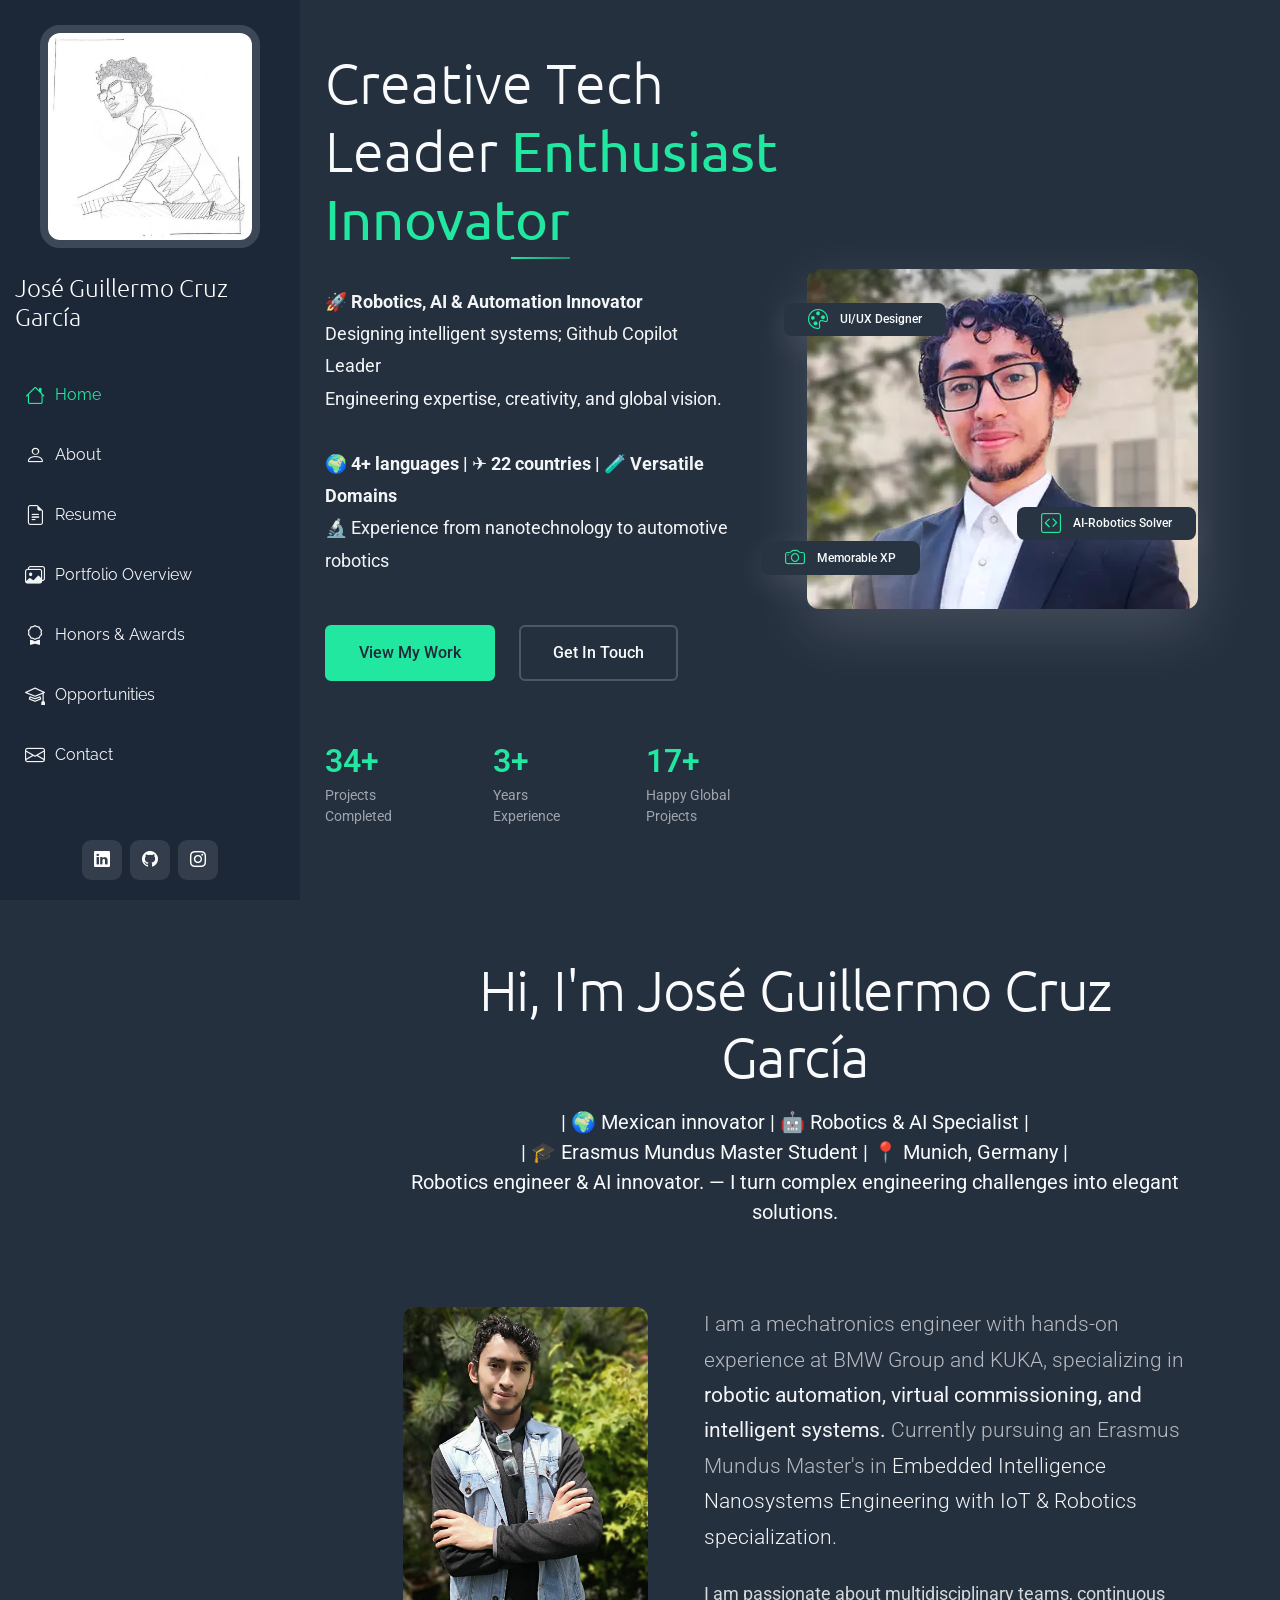
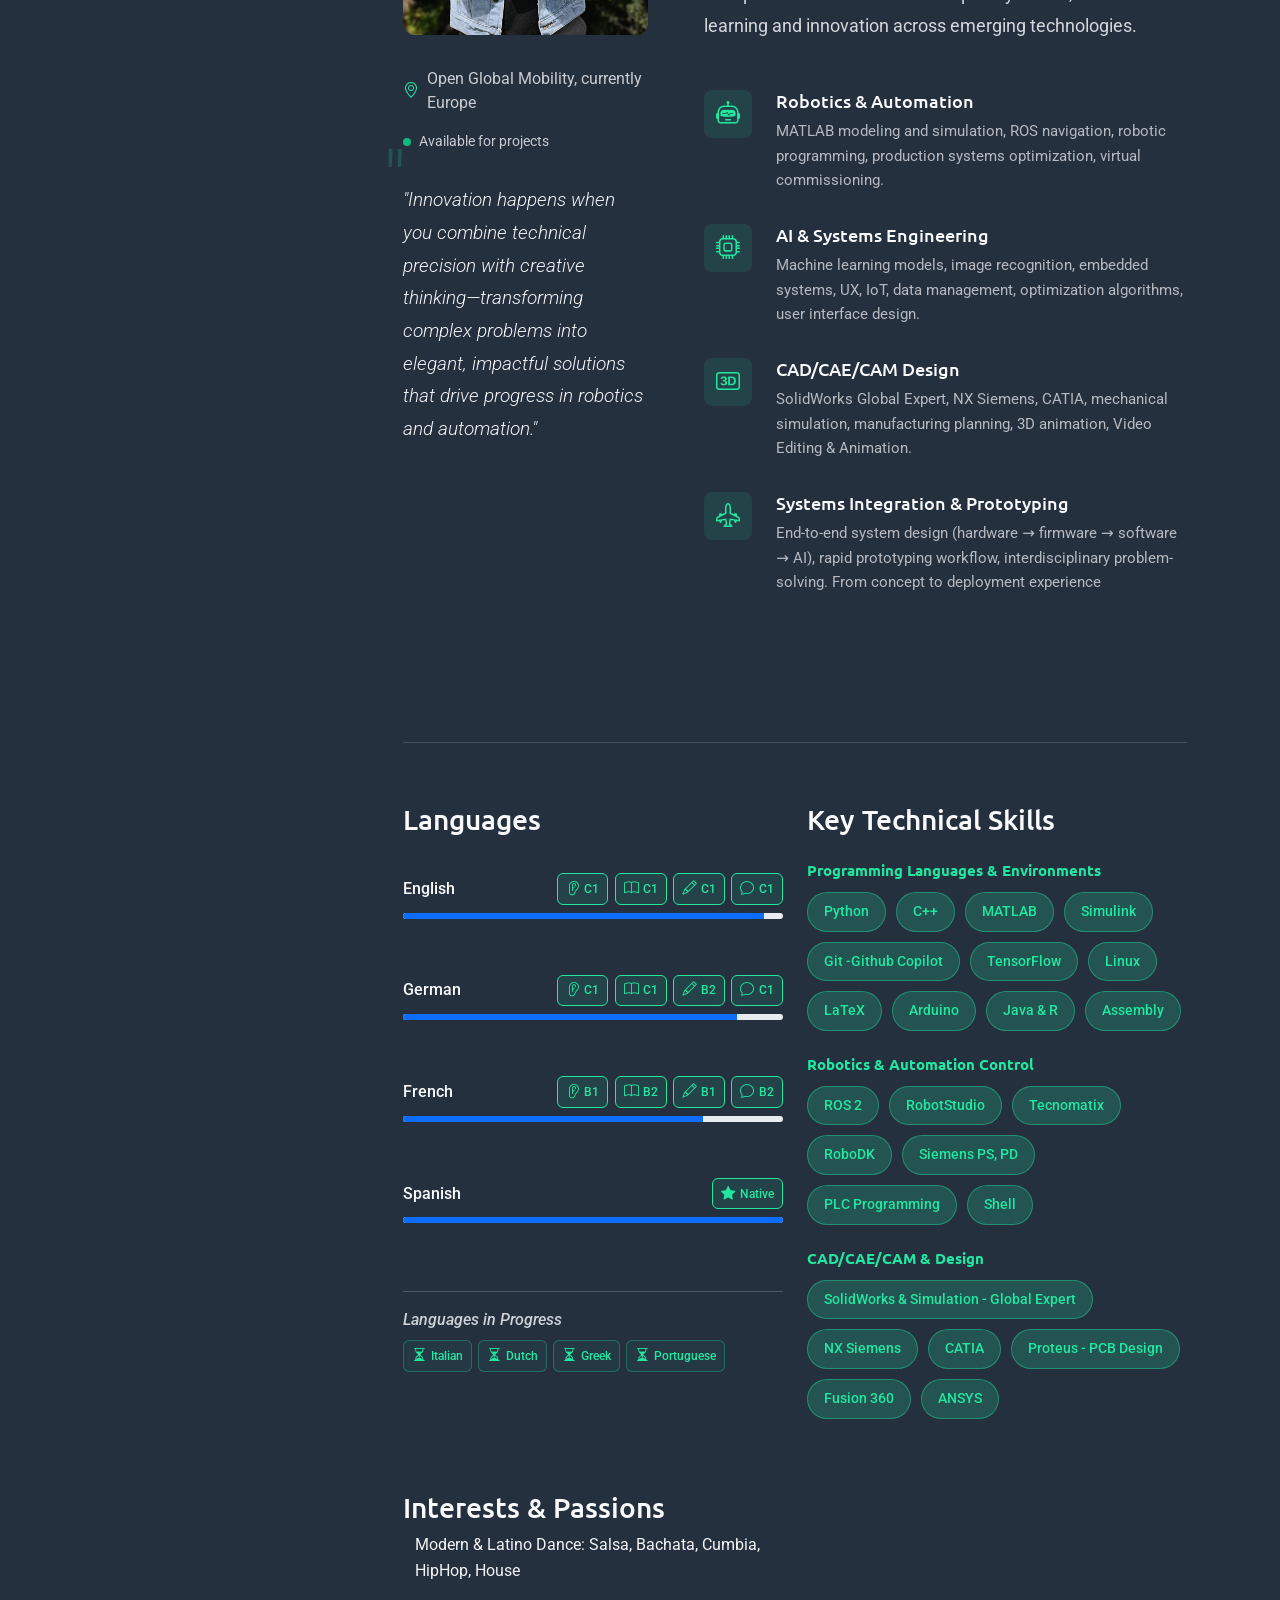
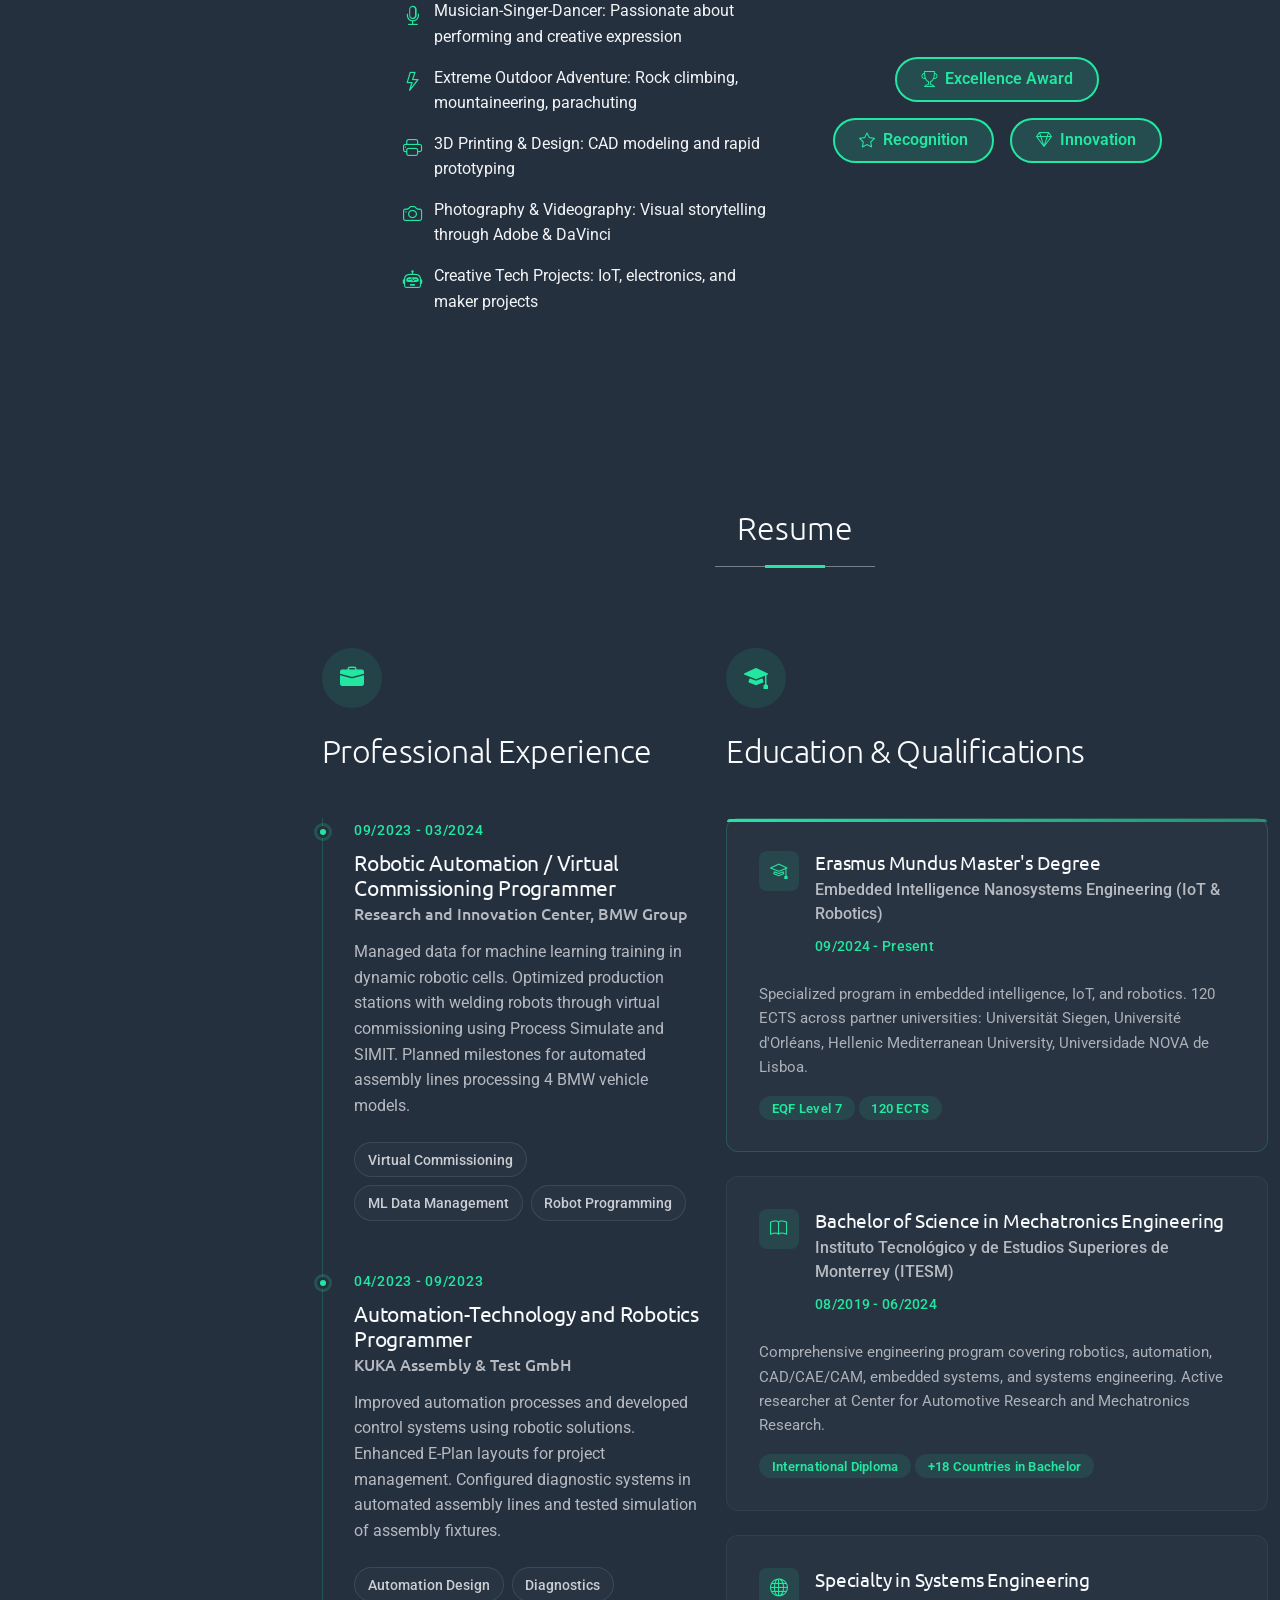
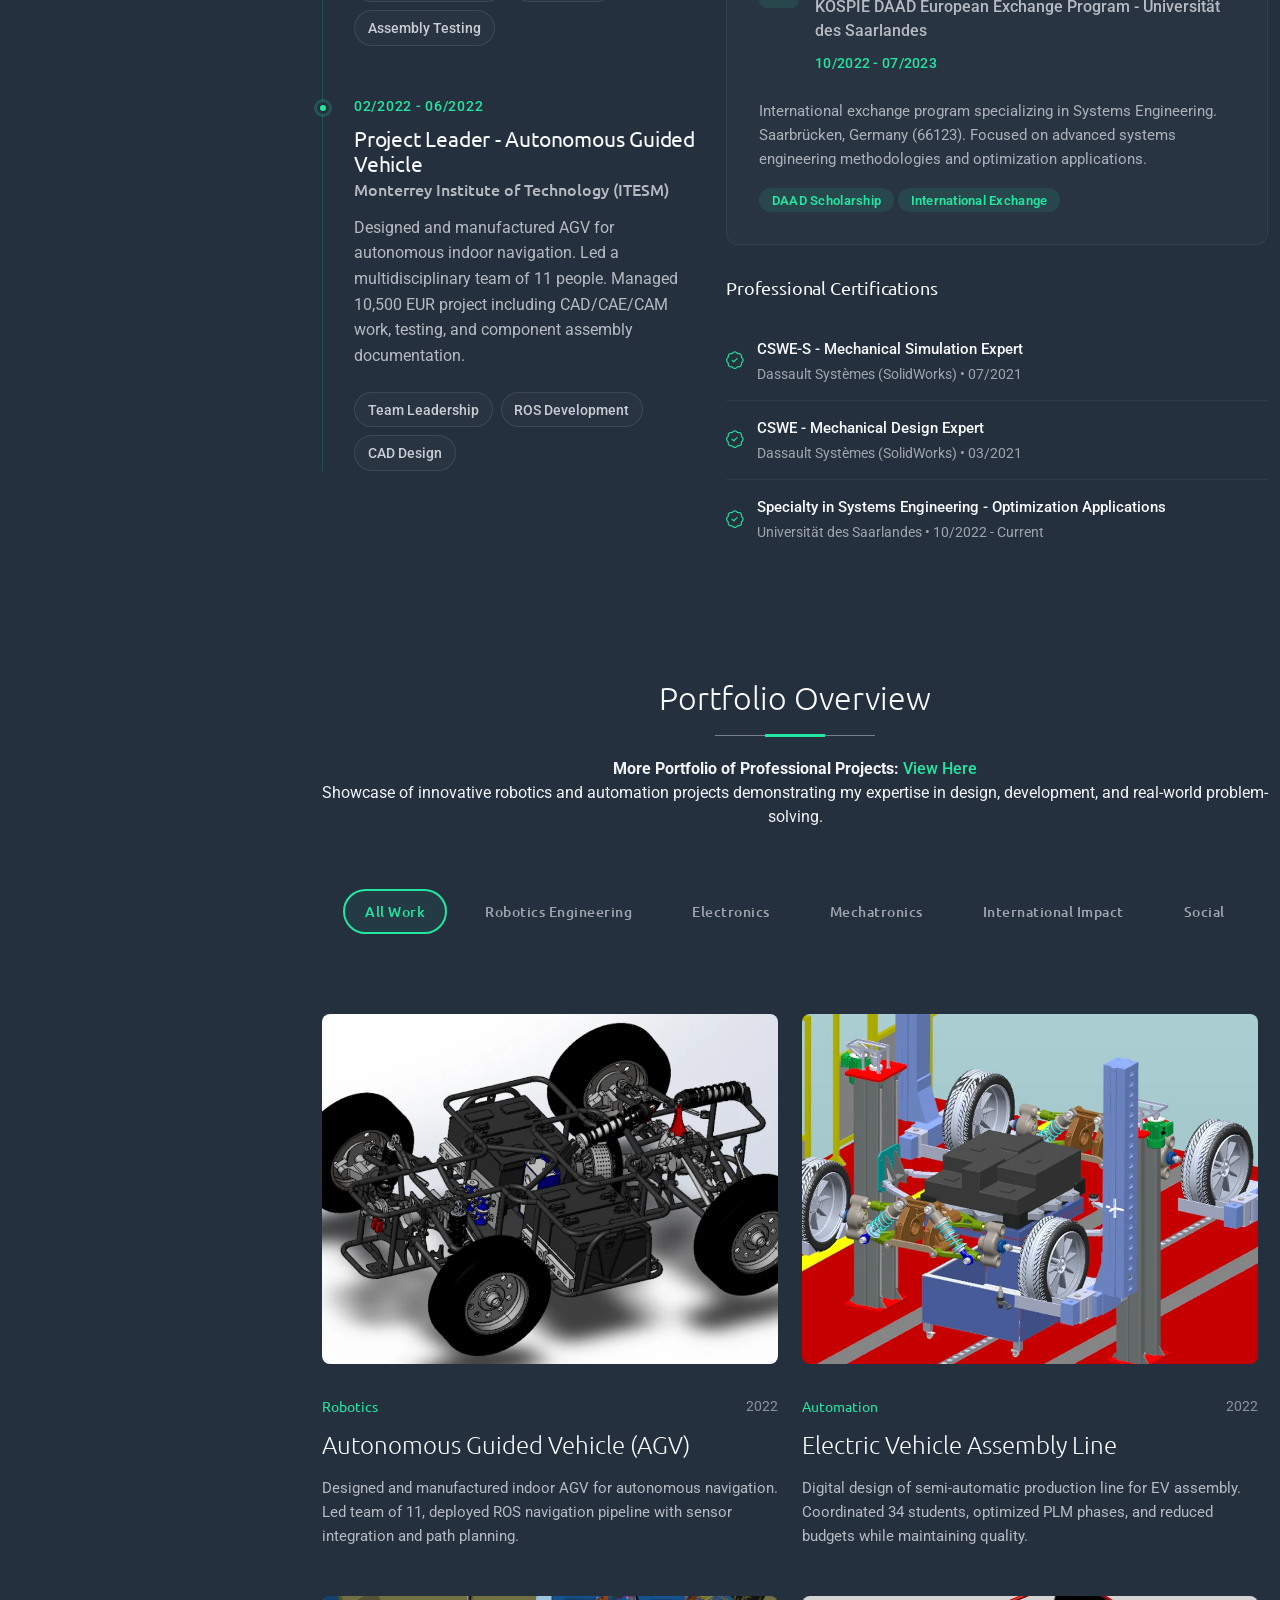
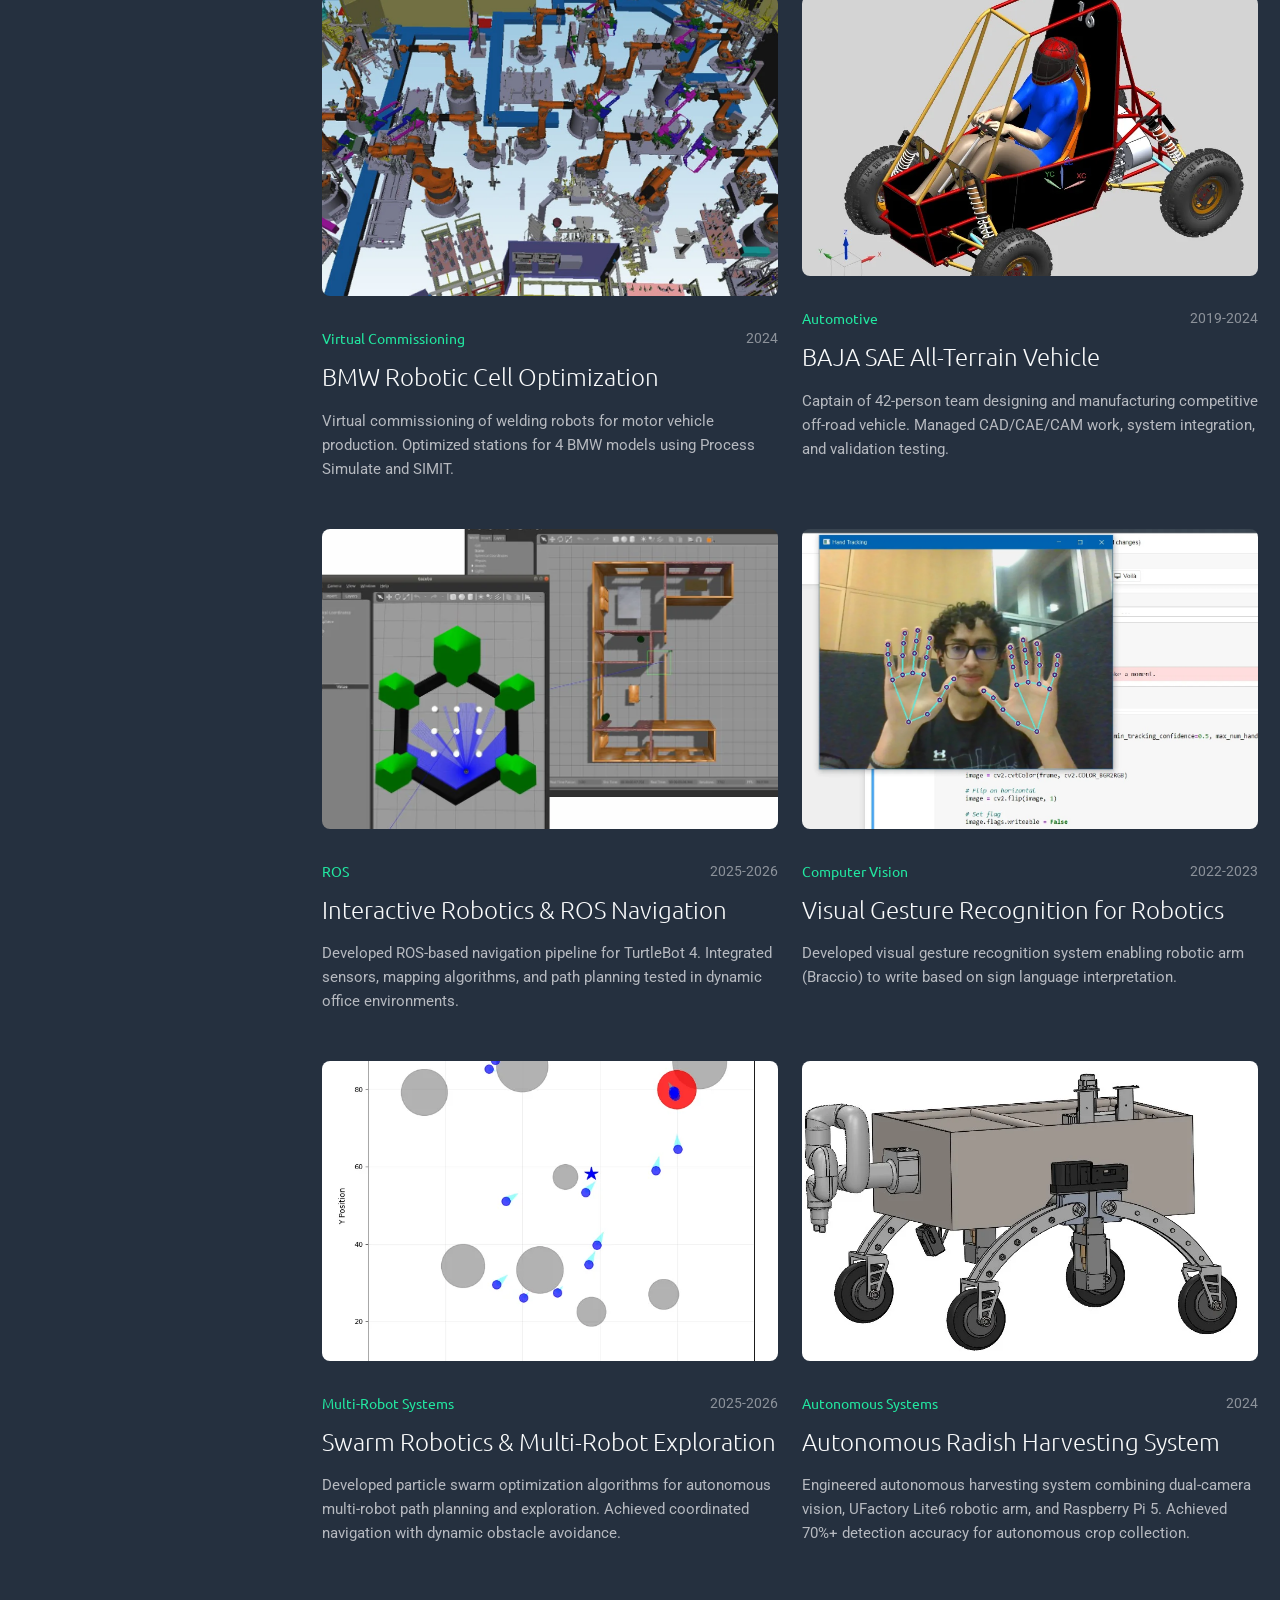
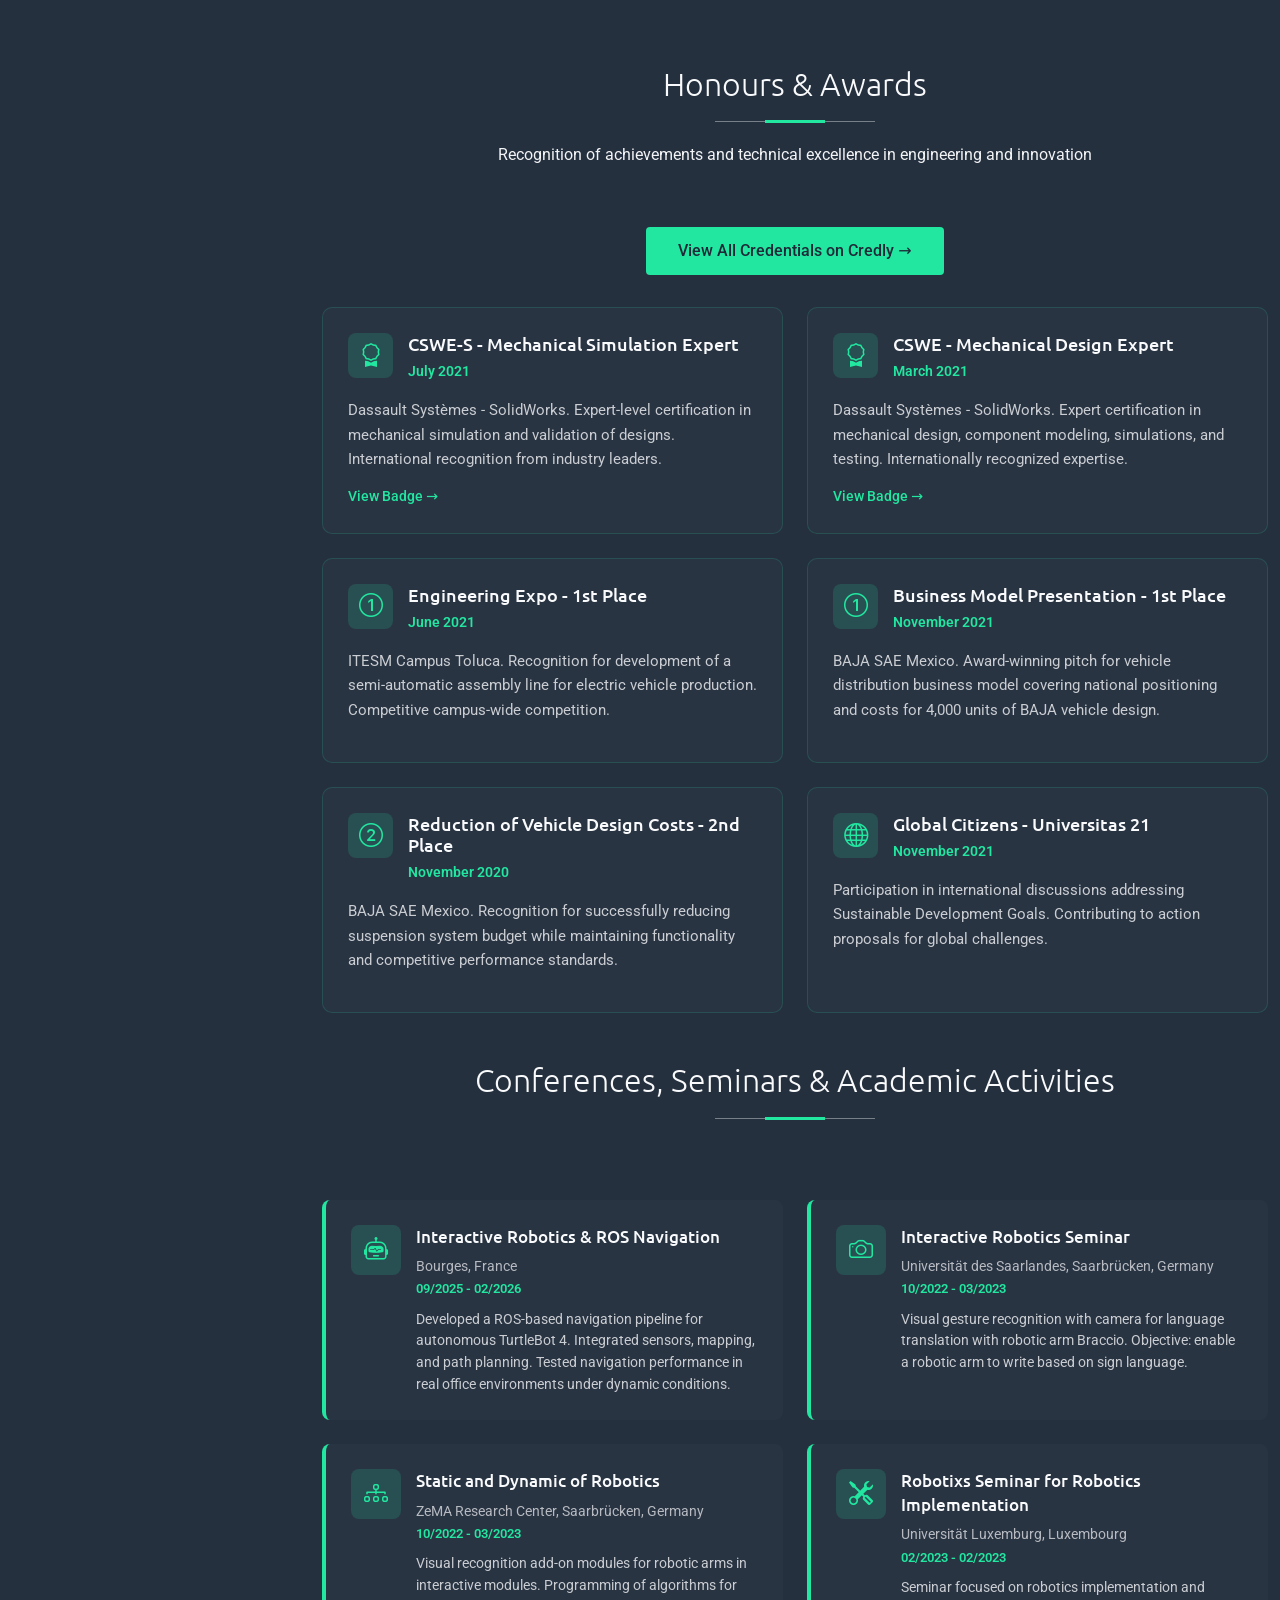
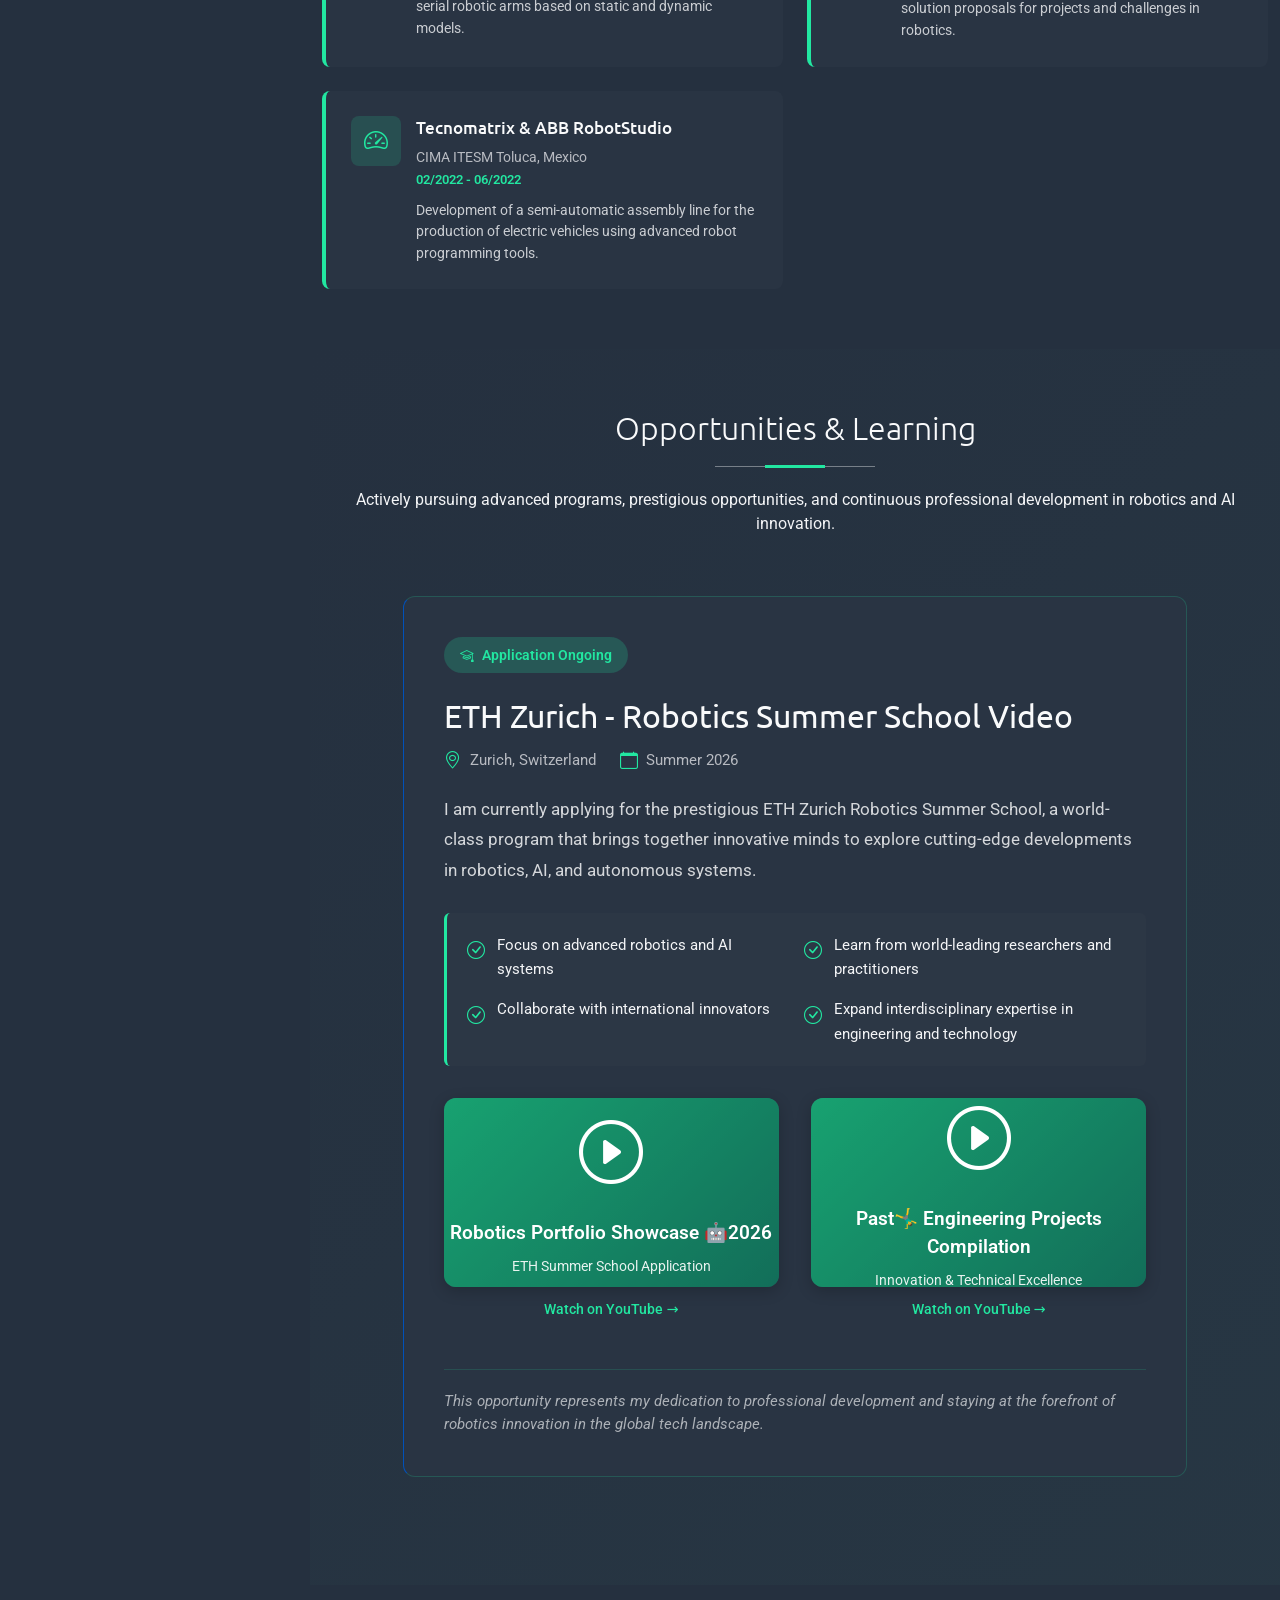
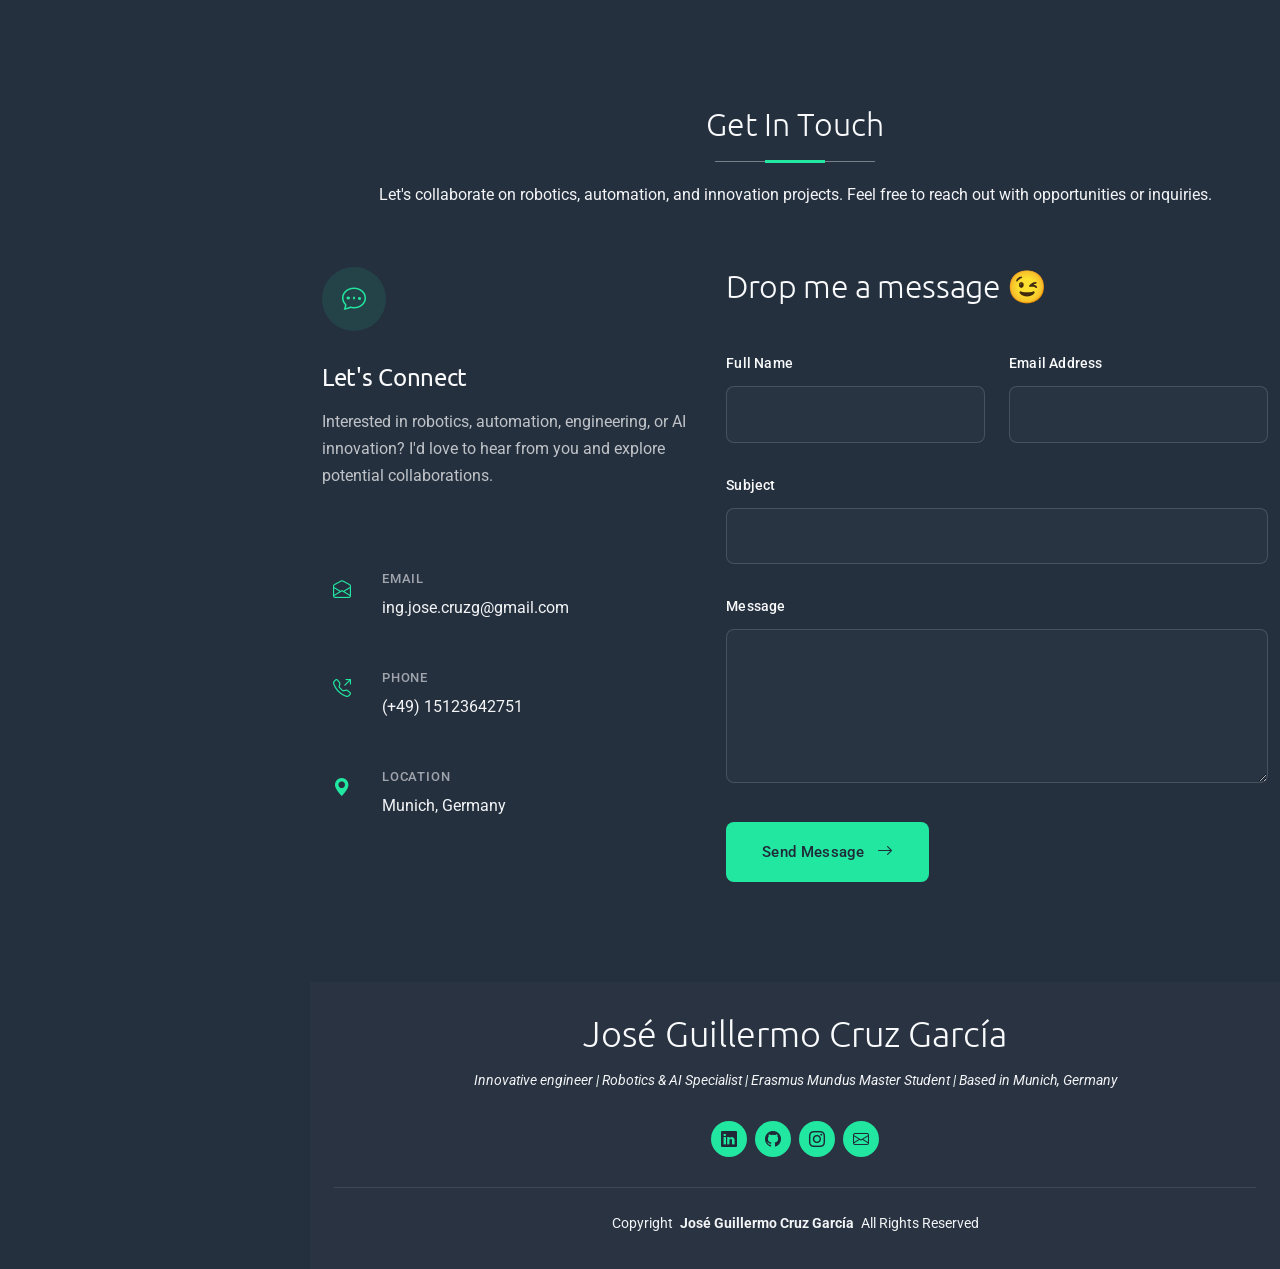
==== index.html @ 32267c1d "Add KOSPIE DAAD European Exchange Program to Education section" ====
<!DOCTYPE html>
<html lang="en">

<head>
  <meta charset="utf-8">
  <meta content="width=device-width, initial-scale=1.0" name="viewport">
  <title>Index - MyPage Bootstrap Template</title>
  <meta name="description" content="">
  <meta name="keywords" content="">

  <!-- Favicons -->
  <link href="assets/img/FWorld_Icon.png" rel="icon">
  <link href="assets/img/apple-touch-icon.png" rel="apple-touch-icon">

  <!-- Fonts -->
  <link href="https://fonts.googleapis.com" rel="preconnect">
  <link href="https://fonts.gstatic.com" rel="preconnect" crossorigin>
  <link href="https://fonts.googleapis.com/css2?family=Roboto:ital,wght@0,100;0,300;0,400;0,500;0,700;0,900;1,100;1,300;1,400;1,500;1,700;1,900&family=Raleway:ital,wght@0,100;0,200;0,300;0,400;0,500;0,600;0,700;0,800;0,900;1,100;1,200;1,300;1,400;1,500;1,600;1,700;1,800;1,900&family=Ubuntu:ital,wght@0,300;0,400;0,500;0,700;1,300;1,400;1,500;1,700&display=swap" rel="stylesheet">

  <!-- Vendor CSS Files -->
  <link href="assets/vendor/bootstrap/css/bootstrap.min.css" rel="stylesheet">
  <link href="assets/vendor/bootstrap-icons/bootstrap-icons.css" rel="stylesheet">
  <link href="assets/vendor/aos/aos.css" rel="stylesheet">
  <link href="assets/vendor/glightbox/css/glightbox.min.css" rel="stylesheet">
  <link href="assets/vendor/swiper/swiper-bundle.min.css" rel="stylesheet">

  <!-- Main CSS File -->
  <link href="assets/css/main.css" rel="stylesheet">

  <!-- =======================================================
  * Template Name: MyPage
  * Template URL: https://bootstrapmade.com/mypage-bootstrap-personal-template/
  * Updated: Sep 20 2025 with Bootstrap v5.3.8
  * Author: BootstrapMade.com
  * License: https://bootstrapmade.com/license/
  ======================================================== -->
</head>

<body class="index-page">

  <header id="header" class="header dark-background d-flex flex-column justify-content-between">
    <i class="header-toggle d-xl-none bi bi-list"></i>

    <div class="header-top">
      <div class="profile-img">
        <img src="assets/img/profile/memo lapiz.webp" alt="" class="img-fluid">
      </div>

      <a href="index.html" class="logo d-flex align-items-center justify-content-center">
        <!-- Uncomment the line below if you also wish to use an image logo -->
        <!-- <img src="assets/img/logo.webp" alt=""> -->
        <h1 class="sitename">José Guillermo Cruz García</h1>
      </a>

    </div>

    <nav id="navmenu" class="navmenu">
      <ul>
        <li><a href="#hero" class="active"><i class="bi bi-house navicon"></i>Home</a></li>
        <li><a href="#about"><i class="bi bi-person navicon"></i> About</a></li>
        <li><a href="#resume"><i class="bi bi-file-earmark-text navicon"></i> Resume</a></li>
        <li><a href="#portfolio"><i class="bi bi-images navicon"></i> Portfolio Overview</a></li>
        <li><a href="#honours"><i class="bi bi-award navicon"></i> Honors & Awards</a></li>
        <li><a href="#opportunities"><i class="bi bi-mortarboard navicon"></i> Opportunities</a></li>
        <li><a href="#contact"><i class="bi bi-envelope navicon"></i> Contact</a></li>
      </ul>
    </nav>

    <div class="social-links text-center">
      <a href="https://www.linkedin.com/in/joseguillermocruzgarcia36a85719a/?lipi=urn%3Ali%3Apage%3Ad_flagship3_profile_view_base_contact_details%3BCsJ8fkwVSai%2BfXgGgVtv5Q%3D%3D" class="linkedin"><i class="bi bi-linkedin"></i></a>
      <a href="https://github.com/MemoCruz01" class="github"><i class="bi bi-github"></i></a>
      <a href="https://www.instagram.com/memocruz_01/" class="instagram"><i class="bi bi-instagram"></i></a>
    </div>
  </header>

  <main class="main">

    <!-- Hero Section -->
    <section id="hero" class="hero section">

      <div class="container" data-aos="fade-up" data-aos-delay="100">

        <div class="row align-items-center">
          <div class="col-lg-6 order-2 order-lg-1">
            <div class="hero-content">
              <h1 data-aos="fade-up" data-aos-delay="200">
                Creative Tech Leader
                <span class="accent-text">Enthusiast Innovator</span>
              </h1>
              <p class="hero-description" data-aos="fade-up" data-aos-delay="300">
                <strong>🚀 Robotics, AI & Automation Innovator</strong><br>
                Designing intelligent systems; Github Copilot Leader<br> Engineering expertise, creativity, and global vision.<br><br>
                <strong>🌍 4+ languages | ✈️ 22 countries | 🧪 Versatile Domains</strong><br>
                🔬 Experience from nanotechnology to automotive robotics<br>
              </p>
              <div class="hero-actions" data-aos="fade-up" data-aos-delay="400">
                <a href="#portfolio" class="btn-primary">View My Work</a>
                <a href="#contact" class="btn-secondary">Get In Touch</a>
              </div>
              <div class="hero-stats" data-aos="fade-up" data-aos-delay="500">
                <div class="stat-item">
                  <span class="stat-number">34+</span>
                  <span class="stat-label">Projects Completed</span>
                </div>
                <div class="stat-item">
                  <span class="stat-number">3+</span>
                  <span class="stat-label">Years Experience</span>
                </div>
                <div class="stat-item">
                  <span class="stat-number">17+</span>
                  <span class="stat-label">Happy Global Projects</span>
                </div>
              </div>
            </div>
          </div>

          <div class="col-lg-6 order-1 order-lg-2">
            <div class="hero-image" data-aos="fade-up" data-aos-delay="300">
              <div class="image-wrapper">
                <img src="assets/img/profile/4 MEMO CV1772739275.webp" alt="Creative Designer Portfolio" class="img-fluid main-image">
                <div class="floating-card card-1" data-aos="fade-up" data-aos-delay="600">
                  <i class="bi bi-palette"></i>
                  <span>UI/UX Designer</span>
                </div>
                <div class="floating-card card-2" data-aos="fade-up" data-aos-delay="700">
                  <i class="bi bi-code-square"></i>
                  <span>AI-Robotics Solver</span>
                </div>
                <div class="floating-card card-3" data-aos="fade-up" data-aos-delay="800">
                  <i class="bi bi-camera"></i>
                  <span>Memorable XP</span>
                </div>
              </div>
            </div>
          </div>
        </div>

      </div>

    </section><!-- /Hero Section -->

    <!-- About Section -->
    <section id="about" class="about section">

      <div class="container" data-aos="fade-up" data-aos-delay="100">

        <div class="row justify-content-center">
          <div class="col-lg-10">

            <div class="intro-header text-center" data-aos="fade-up" data-aos-delay="150">
              <h1>Hi, I'm José Guillermo Cruz García</h1>
              <p class="subtitle">| 🌍 Mexican innovator | 🤖 Robotics & AI Specialist |</p>
              <p class="subtitle">| 🎓 Erasmus Mundus Master Student | 📍 Munich, Germany |</p>
              <p class="subtitle">Robotics engineer & AI innovator. — I turn complex engineering challenges into elegant solutions.</p>
            </div>

            <div class="main-content-wrapper">
              <div class="row align-items-start">

                <div class="col-lg-4" data-aos="fade-right" data-aos-delay="200">
                  <div class="profile-section">
                    <div class="profile-image-container">
                      <img src="assets/img/profile/Memo_PIC.webp" class="img-fluid" alt="Sarah Chen">
                    </div>
                    <div class="profile-meta">
                      <div class="location">
                        <i class="bi bi-geo-alt"></i>
                        <span>Open Global Mobility, currently Europe</span>
                      </div>
                      <div class="status">
                        <div class="status-indicator"></div>
                        <span>Available for projects</span>
                        <p></p>
                      </div>
                    </div>

                    <div class="philosophy-quote" data-aos="fade-up" data-aos-delay="450">
                      <div class="quote-mark">"</div>
                      <p>"Innovation happens when you combine technical precision with creative thinking—transforming complex problems into elegant, impactful solutions that drive progress in robotics and automation."</p>
                    </div>
                  </div>
                </div>

                <div class="col-lg-8" data-aos="fade-left" data-aos-delay="250">
                  <div class="content-area">

                    <div class="story-block">
                      <p class="lead-text">I am a mechatronics engineer with hands-on experience at BMW Group and KUKA, specializing in <span class="lead-text-white"><strong>robotic automation, virtual commissioning, and intelligent systems.</strong></span> Currently pursuing an Erasmus Mundus Master's in <span class="lead-text-white">Embedded Intelligence Nanosystems Engineering with IoT & Robotics specialization.</span></p>
                      <p>I am passionate about multidisciplinary teams, continuous learning and innovation across emerging technologies.</p>
                    </div>

                    <div class="expertise-grid">
                      <div class="expertise-item" data-aos="zoom-in" data-aos-delay="300">
                        <div class="expertise-icon">
                          <i class="bi bi-robot"></i>
                        </div>
                        <div class="expertise-content">
                          <h4>Robotics & Automation</h4>
                          <p>MATLAB modeling and simulation, ROS navigation, robotic programming, production systems optimization, virtual commissioning. </p>
                        </div>
                      </div>

                      <div class="expertise-item" data-aos="zoom-in" data-aos-delay="350">
                        <div class="expertise-icon">
                          <i class="bi bi-cpu"></i>
                        </div>
                        <div class="expertise-content">
                          <h4>AI & Systems Engineering</h4>
                          <p>Machine learning models, image recognition, embedded systems, UX, IoT, data management, optimization algorithms, user interface design. </p>
                        </div>
                      </div>
                      <div class="expertise-item" data-aos="zoom-in" data-aos-delay="400">
                        <div class="expertise-icon">
                          <i class="bi bi-badge-3d"></i>
                        </div>
                        <div class="expertise-content">
                          <h4>CAD/CAE/CAM Design</h4>
                          <p>SolidWorks Global Expert, NX Siemens, CATIA, mechanical simulation, manufacturing planning, 3D animation, Video Editing & Animation. </p>
                        </div>
                      </div>
                      <div class="expertise-item" data-aos="zoom-in" data-aos-delay="400">
                        <div class="expertise-icon">
                          <i class="bi bi-airplane-engines"></i>
                        </div>
                        <div class="expertise-content">
                          <h4>Systems Integration & Prototyping</h4>
                          <p>End-to-end system design (hardware → firmware → software → AI), rapid prototyping workflow, interdisciplinary problem-solving. From concept to deployment experience </p>
                        </div>
                      </div>
                    </div>

                  </div>
                </div>

              </div>
            </div>

            <div class="bottom-section" data-aos="fade-up" data-aos-delay="500">
              <div class="row align-items-start mb-5">
                <div class="col-lg-6">
                  <h3 class="mb-4">Languages</h3>
                  <div class="language-list">
                    <div class="language-item mb-3">
                      <div class="d-flex justify-content-between align-items-center mb-2">
                        <span class="language-name">English</span>
                        <div class="skill-indicators">
                          <span class="skill-icon" title="Listening: C1"><i class="bi bi-ear"></i> C1</span>
                          <span class="skill-icon" title="Reading: C1"><i class="bi bi-book"></i> C1</span>
                          <span class="skill-icon" title="Writing: C1"><i class="bi bi-pencil"></i> C1</span>
                          <span class="skill-icon" title="Speaking: C1"><i class="bi bi-chat"></i> C1</span>
                        </div>
                      </div>
                      <div class="progress" style="height: 6px;">
                        <div class="progress-bar" role="progressbar" style="width: 95%"></div>
                      </div>
                    </div>
                    <div class="language-item mb-3">
                      <div class="d-flex justify-content-between align-items-center mb-2">
                        <span class="language-name">German</span>
                        <div class="skill-indicators">
                          <span class="skill-icon" title="Listening: C1"><i class="bi bi-ear"></i> C1</span>
                          <span class="skill-icon" title="Reading: C1"><i class="bi bi-book"></i> C1</span>
                          <span class="skill-icon" title="Writing: B2"><i class="bi bi-pencil"></i> B2</span>
                          <span class="skill-icon" title="Speaking: C1"><i class="bi bi-chat"></i> C1</span>
                        </div>
                      </div>
                      <div class="progress" style="height: 6px;">
                        <div class="progress-bar" role="progressbar" style="width: 88%"></div>
                      </div>
                    </div>
                    <div class="language-item mb-3">
                      <div class="d-flex justify-content-between align-items-center mb-2">
                        <span class="language-name">French</span>
                        <div class="skill-indicators">
                          <span class="skill-icon" title="Listening: B1"><i class="bi bi-ear"></i> B1</span>
                          <span class="skill-icon" title="Reading: B2"><i class="bi bi-book"></i> B2</span>
                          <span class="skill-icon" title="Writing: B1"><i class="bi bi-pencil"></i> B1</span>
                          <span class="skill-icon" title="Speaking: B2"><i class="bi bi-chat"></i> B2</span>
                        </div>
                      </div>
                      <div class="progress" style="height: 6px;">
                        <div class="progress-bar" role="progressbar" style="width: 79%"></div>
                      </div>
                    </div>
                    <div class="language-item mb-3">
                      <div class="d-flex justify-content-between align-items-center mb-2">
                        <span class="language-name">Spanish</span>
                        <span class="skill-icon" title="Native Speaker"><i class="bi bi-star-fill"></i> Native</span>
                      </div>
                      <div class="progress" style="height: 6px;">
                        <div class="progress-bar" role="progressbar" style="width: 100%"></div>
                      </div>
                    </div>
                    <div class="language-item mt-4 pt-3" style="border-top: 1px solid rgba(243, 244, 246, 0.2);">
                      <div class="d-flex justify-content-between align-items-center mb-2">
                        <span class="language-name" style="font-style: italic; opacity: 0.8;">Languages in Progress</span>
                      </div>
                      <div class="skill-indicators">
                        <span class="skill-icon" style="background: rgba(34, 231, 161, 0.05); border-color: rgba(34, 231, 161, 0.3);" title="Learning"><i class="bi bi-hourglass-split"></i> Italian</span>
                        <span class="skill-icon" style="background: rgba(34, 231, 161, 0.05); border-color: rgba(34, 231, 161, 0.3);" title="Learning"><i class="bi bi-hourglass-split"></i> Dutch</span>
                        <span class="skill-icon" style="background: rgba(34, 231, 161, 0.05); border-color: rgba(34, 231, 161, 0.3);" title="Learning"><i class="bi bi-hourglass-split"></i> Greek</span>
                        <span class="skill-icon" style="background: rgba(34, 231, 161, 0.05); border-color: rgba(34, 231, 161, 0.3);" title="Learning"><i class="bi bi-hourglass-split"></i> Portuguese</span>
                      </div>
                    </div>
                  </div>
                </div>
                <div class="col-lg-6">
                  <h3 class="mb-4">Key Technical Skills</h3>
                  
                  <div class="mb-4">
                    <h5 style="font-size: 0.95rem; font-weight: 600; color: var(--accent-color); margin-bottom: 0.8rem;">Programming Languages & Environments</h5>
                    <div class="skills-tags">
                      <span class="skill-tag">Python</span>
                      <span class="skill-tag">C++</span>
                      <span class="skill-tag">MATLAB</span>
                      <span class="skill-tag">Simulink</span>
                      <span class="skill-tag">Git -Github Copilot</span>
                      <span class="skill-tag">TensorFlow</span>
                      <span class="skill-tag">Linux</span>
                      <span class="skill-tag">LaTeX</span>
                      <span class="skill-tag">Arduino</span>
                      <span class="skill-tag">Java & R</span>
                      <span class="skill-tag">Assembly</span>
                    </div>
                  </div>

                  <div class="mb-4">
                    <h5 style="font-size: 0.95rem; font-weight: 600; color: var(--accent-color); margin-bottom: 0.8rem;">Robotics & Automation Control</h5>
                    <div class="skills-tags">
                      <span class="skill-tag">ROS 2</span>
                      <span class="skill-tag">RobotStudio</span>
                      <span class="skill-tag">Tecnomatix</span>
                      <span class="skill-tag">RoboDK</span>
                      <span class="skill-tag">Siemens PS, PD</span>
                      <span class="skill-tag">PLC Programming</span>
                      <span class="skill-tag">Shell</span>
                    </div>
                  </div>

                  <div class="mb-4">
                    <h5 style="font-size: 0.95rem; font-weight: 600; color: var(--accent-color); margin-bottom: 0.8rem;">CAD/CAE/CAM & Design</h5>
                    <div class="skills-tags">
                      <span class="skill-tag">SolidWorks & Simulation - Global Expert</span>
                      <span class="skill-tag">NX Siemens</span>
                      <span class="skill-tag">CATIA</span>
                      <span class="skill-tag">Proteus - PCB Design</span>
                      <span class="skill-tag">Fusion 360</span>
                      <span class="skill-tag">ANSYS</span>
                    </div>
                  </div>
                </div>
              </div>

              <div class="row align-items-center">
                <div class="col-lg-6">
                  <h3>Interests & Passions</h3>
                  <ul class="interests-list">
                    <li><i class="bi bi-music"></i> Modern & Latino Dance: Salsa, Bachata, Cumbia, HipHop, House</li>
                    <li><i class="bi bi-mic"></i> Musician-Singer-Dancer: Passionate about performing and creative expression</li>
                    <li><i class="bi bi-lightning"></i> Extreme Outdoor Adventure: Rock climbing, mountaineering, parachuting</li>
                    <li><i class="bi bi-printer"></i> 3D Printing & Design: CAD modeling and rapid prototyping</li>
                    <li><i class="bi bi-camera"></i> Photography & Videography: Visual storytelling through Adobe & DaVinci</li>
                    <li><i class="bi bi-robot"></i> Creative Tech Projects: IoT, electronics, and maker projects</li>
                  </ul>
                </div>
                <div class="col-lg-6">
                  <div class="d-flex justify-content-center gap-3 flex-wrap">
                    <span class="badge" style="background: rgba(34, 231, 161, 0.15); border: 2px solid var(--accent-color); color: var(--accent-color); padding: 0.75rem 1.5rem; font-size: 1rem; font-weight: 600; display: inline-flex; align-items: center; gap: 0.5rem; border-radius: 50px;">
                      <i class="bi bi-trophy"></i> Excellence Award
                    </span>
                    <span class="badge" style="background: rgba(34, 231, 161, 0.15); border: 2px solid var(--accent-color); color: var(--accent-color); padding: 0.75rem 1.5rem; font-size: 1rem; font-weight: 600; display: inline-flex; align-items: center; gap: 0.5rem; border-radius: 50px;">
                      <i class="bi bi-star"></i> Recognition
                    </span>
                    <span class="badge" style="background: rgba(34, 231, 161, 0.15); border: 2px solid var(--accent-color); color: var(--accent-color); padding: 0.75rem 1.5rem; font-size: 1rem; font-weight: 600; display: inline-flex; align-items: center; gap: 0.5rem; border-radius: 50px;">
                      <i class="bi bi-gem"></i> Innovation
                    </span>
                  </div>
                </div>
              </div>
            </div>

          </div>
        </div>

      </div>

    </section><!-- /About Section -->



    <!-- Skills Section -->
    <section id="skills" class="skills section" style="display: none;">

      <!-- Section Title -->
      <div class="container section-title" data-aos="fade-up">
        <h2>Skills</h2>
        <p>Master a diverse range of technical and creative competencies developed through hands-on experience in robotics, automation, and engineering innovation.</p>
      </div><!-- End Section Title -->

      <div class="container" data-aos="fade-up" data-aos-delay="100">

        <div class="row justify-content-center">
          <div class="col-lg-10">
            <div class="intro-content text-center mb-5" data-aos="fade-up" data-aos-delay="150">
              <p class="lead-text">Mastery achieved through continuous exploration and dedicated refinement of craft</p>
            </div>
          </div>
        </div>

        <div class="row">
          <div class="col-lg-8">
            <div class="skills-container">

              <div class="skill-category skills-animation" data-aos="fade-up" data-aos-delay="200">
                <div class="category-header">
                  <h3 class="category-title">Technical Expertise</h3>
                  <p class="category-subtitle">Core development and technical skills</p>
                </div>
                <div class="skills-list">
                  <div class="skill-row">
                    <div class="skill-info">
                      <span class="skill-name">Full-Stack Development</span>
                      <span class="skill-percentage">92%</span>
                    </div>
                    <div class="progress">
                      <div class="progress-bar" role="progressbar" aria-valuenow="92" aria-valuemin="0" aria-valuemax="100"></div>
                    </div>
                  </div>
                  <div class="skill-row">
                    <div class="skill-info">
                      <span class="skill-name">Cloud Architecture</span>
                      <span class="skill-percentage">88%</span>
                    </div>
                    <div class="progress">
                      <div class="progress-bar" role="progressbar" aria-valuenow="88" aria-valuemin="0" aria-valuemax="100"></div>
                    </div>
                  </div>
                  <div class="skill-row">
                    <div class="skill-info">
                      <span class="skill-name">Database Design</span>
                      <span class="skill-percentage">85%</span>
                    </div>
                    <div class="progress">
                      <div class="progress-bar" role="progressbar" aria-valuenow="85" aria-valuemin="0" aria-valuemax="100"></div>
                    </div>
                  </div>
                </div>
              </div>

              <div class="skill-category skills-animation" data-aos="fade-up" data-aos-delay="250">
                <div class="category-header">
                  <h3 class="category-title">Creative Design</h3>
                  <p class="category-subtitle">Visual and user experience design</p>
                </div>
                <div class="skills-list">
                  <div class="skill-row">
                    <div class="skill-info">
                      <span class="skill-name">UI/UX Design</span>
                      <span class="skill-percentage">94%</span>
                    </div>
                    <div class="progress">
                      <div class="progress-bar" role="progressbar" aria-valuenow="94" aria-valuemin="0" aria-valuemax="100"></div>
                    </div>
                  </div>
                  <div class="skill-row">
                    <div class="skill-info">
                      <span class="skill-name">Brand Identity</span>
                      <span class="skill-percentage">86%</span>
                    </div>
                    <div class="progress">
                      <div class="progress-bar" role="progressbar" aria-valuenow="86" aria-valuemin="0" aria-valuemax="100"></div>
                    </div>
                  </div>
                  <div class="skill-row">
                    <div class="skill-info">
                      <span class="skill-name">Motion Graphics</span>
                      <span class="skill-percentage">78%</span>
                    </div>
                    <div class="progress">
                      <div class="progress-bar" role="progressbar" aria-valuenow="78" aria-valuemin="0" aria-valuemax="100"></div>
                    </div>
                  </div>
                </div>
              </div>

              <div class="skill-category skills-animation" data-aos="fade-up" data-aos-delay="300">
                <div class="category-header">
                  <h3 class="category-title">Strategic Leadership</h3>
                  <p class="category-subtitle">Management and business acumen</p>
                </div>
                <div class="skills-list">
                  <div class="skill-row">
                    <div class="skill-info">
                      <span class="skill-name">Project Management</span>
                      <span class="skill-percentage">90%</span>
                    </div>
                    <div class="progress">
                      <div class="progress-bar" role="progressbar" aria-valuenow="90" aria-valuemin="0" aria-valuemax="100"></div>
                    </div>
                  </div>
                  <div class="skill-row">
                    <div class="skill-info">
                      <span class="skill-name">Team Coordination</span>
                      <span class="skill-percentage">87%</span>
                    </div>
                    <div class="progress">
                      <div class="progress-bar" role="progressbar" aria-valuenow="87" aria-valuemin="0" aria-valuemax="100"></div>
                    </div>
                  </div>
                  <div class="skill-row">
                    <div class="skill-info">
                      <span class="skill-name">Strategic Planning</span>
                      <span class="skill-percentage">83%</span>
                    </div>
                    <div class="progress">
                      <div class="progress-bar" role="progressbar" aria-valuenow="83" aria-valuemin="0" aria-valuemax="100"></div>
                    </div>
                  </div>
                </div>
              </div>

            </div>
          </div>

          <div class="col-lg-4">
            <div class="skills-sidebar">

              <div class="expertise-highlight" data-aos="fade-up" data-aos-delay="350">
                <div class="highlight-icon">
                  <i class="bi bi-trophy"></i>
                </div>
                <h4 class="highlight-title">Years of Experience</h4>
                <div class="experience-number">
                  <span data-purecounter-start="0" data-purecounter-end="8" data-purecounter-duration="1" class="purecounter"></span>
                  <span class="experience-label">Years</span>
                </div>
                <p class="highlight-description">Dedicated to mastering the craft of digital innovation and strategic problem-solving.</p>
              </div>

              <div class="technologies-section" data-aos="fade-up" data-aos-delay="400">
                <h5 class="tech-title">Primary Technologies</h5>
                <div class="tech-stack">
                  <div class="tech-item">
                    <i class="bi bi-filetype-js"></i>
                    <span>JavaScript</span>
                  </div>
                  <div class="tech-item">
                    <i class="bi bi-code-square"></i>
                    <span>React</span>
                  </div>
                  <div class="tech-item">
                    <i class="bi bi-server"></i>
                    <span>Node.js</span>
                  </div>
                  <div class="tech-item">
                    <i class="bi bi-cloud"></i>
                    <span>AWS</span>
                  </div>
                  <div class="tech-item">
                    <i class="bi bi-palette"></i>
                    <span>Figma</span>
                  </div>
                  <div class="tech-item">
                    <i class="bi bi-diagram-3"></i>
                    <span>Docker</span>
                  </div>
                </div>
              </div>

              <div class="achievements-section" data-aos="fade-up" data-aos-delay="450">
                <h5 class="achievements-title">Recent Achievements</h5>
                <div class="achievement-list">
                  <div class="achievement-item">
                    <div class="achievement-date">2024</div>
                    <div class="achievement-text">Certified Kubernetes Administrator</div>
                  </div>
                  <div class="achievement-item">
                    <div class="achievement-date">2023</div>
                    <div class="achievement-text">Google Cloud Professional Architect</div>
                  </div>
                  <div class="achievement-item">
                    <div class="achievement-date">2023</div>
                    <div class="achievement-text">AWS Solutions Architect Pro</div>
                  </div>
                </div>
              </div>

            </div>
          </div>
        </div>

      </div>

    </section><!-- /Skills Section -->

    <!-- Resume Section -->
    <section id="resume" class="resume section">

      <!-- Section Title -->
      <div class="container section-title" data-aos="fade-up">
        <h2>Resume</h2>
      </div><!-- End Section Title -->

      <div class="container" data-aos="fade-up" data-aos-delay="100">

        <div class="row align-items-start">
          <div class="col-lg-5" data-aos="fade-right" data-aos-delay="200">
            <div class="professional-journey">
              <div class="section-intro">
                <div class="icon-wrapper">
                  <i class="bi bi-briefcase-fill"></i>
                </div>
                <h2>Professional Experience</h2>
              </div>

              <div class="experience-timeline">
                <div class="timeline-item" data-aos="fade-up" data-aos-delay="300">
                  <div class="timeline-dot"></div>
                  <div class="timeline-content">
                    <div class="position-meta">
                      <span class="timeline-year">09/2023 - 03/2024</span>
                    </div>
                    <h3>Robotic Automation / Virtual Commissioning Programmer</h3>
                    <h4>Research and Innovation Center, BMW Group</h4>
                    <p>Managed data for machine learning training in dynamic robotic cells. Optimized production stations with welding robots through virtual commissioning using Process Simulate and SIMIT. Planned milestones for automated assembly lines processing 4 BMW vehicle models.</p>
                    <div class="key-achievements">
                      <span class="achievement-tag">Virtual Commissioning</span>
                      <span class="achievement-tag">ML Data Management</span>
                      <span class="achievement-tag">Robot Programming</span>
                    </div>
                  </div>
                </div>

                <div class="timeline-item" data-aos="fade-up" data-aos-delay="350">
                  <div class="timeline-dot"></div>
                  <div class="timeline-content">
                    <div class="position-meta">
                      <span class="timeline-year">04/2023 - 09/2023</span>
                    </div>
                    <h3>Automation-Technology and Robotics Programmer</h3>
                    <h4>KUKA Assembly & Test GmbH</h4>
                    <p>Improved automation processes and developed control systems using robotic solutions. Enhanced E-Plan layouts for project management. Configured diagnostic systems in automated assembly lines and tested simulation of assembly fixtures.</p>
                    <div class="key-achievements">
                      <span class="achievement-tag">Automation Design</span>
                      <span class="achievement-tag">Diagnostics</span>
                      <span class="achievement-tag">Assembly Testing</span>
                    </div>
                  </div>
                </div>

                <div class="timeline-item" data-aos="fade-up" data-aos-delay="400">
                  <div class="timeline-dot"></div>
                  <div class="timeline-content">
                    <div class="position-meta">
                      <span class="timeline-year">02/2022 - 06/2022</span>
                    </div>
                    <h3>Project Leader - Autonomous Guided Vehicle</h3>
                    <h4>Monterrey Institute of Technology (ITESM)</h4>
                    <p>Designed and manufactured AGV for autonomous indoor navigation. Led a multidisciplinary team of 11 people. Managed 10,500 EUR project including CAD/CAE/CAM work, testing, and component assembly documentation.</p>
                    <div class="key-achievements">
                      <span class="achievement-tag">Team Leadership</span>
                      <span class="achievement-tag">ROS Development</span>
                      <span class="achievement-tag">CAD Design</span>
                    </div>
                  </div>
                </div>
              </div>
            </div>
          </div>

          <div class="col-lg-7" data-aos="fade-left" data-aos-delay="200">
            <div class="education-skills">
              <div class="section-intro">
                <div class="icon-wrapper">
                  <i class="bi bi-mortarboard-fill"></i>
                </div>
                <h2>Education &amp; Qualifications</h2>
              </div>

              <div class="education-grid">
                <div class="education-card primary" data-aos="zoom-in" data-aos-delay="300">
                  <div class="education-header">
                    <div class="degree-icon">
                      <i class="bi bi-mortarboard"></i>
                    </div>
                    <div class="degree-info">
                      <h3>Erasmus Mundus Master's Degree</h3>
                      <p class="institution">Embedded Intelligence Nanosystems Engineering (IoT & Robotics)</p>
                      <span class="graduation-year">09/2024 - Present</span>
                    </div>
                  </div>
                  <div class="education-details">
                    <p>Specialized program in embedded intelligence, IoT, and robotics. 120 ECTS across partner universities: Universität Siegen, Université d'Orléans, Hellenic Mediterranean University, Universidade NOVA de Lisboa.</p>
                    <div class="honors">
                      <span class="honor-badge">EQF Level 7</span>
                      <span class="honor-badge">120 ECTS</span>
                    </div>
                  </div>
                </div>

                <div class="education-card" data-aos="zoom-in" data-aos-delay="350">
                  <div class="education-header">
                    <div class="degree-icon">
                      <i class="bi bi-book"></i>
                    </div>
                    <div class="degree-info">
                      <h3>Bachelor of Science in Mechatronics Engineering</h3>
                      <p class="institution">Instituto Tecnológico y de Estudios Superiores de Monterrey (ITESM)</p>
                      <span class="graduation-year">08/2019 - 06/2024</span>
                    </div>
                  </div>
                  <div class="education-details">
                    <p>Comprehensive engineering program covering robotics, automation, CAD/CAE/CAM, embedded systems, and systems engineering. Active researcher at Center for Automotive Research and Mechatronics Research.</p>
                    <div class="honors">
                      <span class="honor-badge">International Diploma</span>
                      <span class="honor-badge">+18 Countries in Bachelor</span>
                    </div>
                  </div>
                </div>

                <div class="education-card" data-aos="zoom-in" data-aos-delay="375">
                  <div class="education-header">
                    <div class="degree-icon">
                      <i class="bi bi-globe"></i>
                    </div>
                    <div class="degree-info">
                      <h3>Specialty in Systems Engineering</h3>
                      <p class="institution">KOSPIE DAAD European Exchange Program - Universität des Saarlandes</p>
                      <span class="graduation-year">10/2022 - 07/2023</span>
                    </div>
                  </div>
                  <div class="education-details">
                    <p>International exchange program specializing in Systems Engineering. Saarbrücken, Germany (66123). Focused on advanced systems engineering methodologies and optimization applications.</p>
                    <div class="honors">
                      <span class="honor-badge">DAAD Scholarship</span>
                      <span class="honor-badge">International Exchange</span>
                    </div>
                  </div>
                </div>

                <div class="certification-section" data-aos="fade-up" data-aos-delay="400">
                  <h4>Professional Certifications</h4>
                  <div class="certifications">
                    <div class="cert-item">
                      <i class="bi bi-patch-check"></i>
                      <div class="cert-details">
                        <span class="cert-name">CSWE-S - Mechanical Simulation Expert</span>
                        <span class="cert-provider">Dassault Systèmes (SolidWorks) • 07/2021</span>
                      </div>
                    </div>
                    <div class="cert-item">
                      <i class="bi bi-patch-check"></i>
                      <div class="cert-details">
                        <span class="cert-name">CSWE - Mechanical Design Expert</span>
                        <span class="cert-provider">Dassault Systèmes (SolidWorks) • 03/2021</span>
                      </div>
                    </div>
                    <div class="cert-item">
                      <i class="bi bi-patch-check"></i>
                      <div class="cert-details">
                        <span class="cert-name">Specialty in Systems Engineering - Optimization Applications</span>
                        <span class="cert-provider">Universität des Saarlandes • 10/2022 - Current</span>
                      </div>
                    </div>
                  </div>
                </div>
              </div>
            </div>
          </div>
        </div>

      </div>

    </section><!-- /Resume Section -->

    <!-- Portfolio Section -->
    <section id="portfolio" class="portfolio section">

      <!-- Section Title -->
      <div class="container section-title" data-aos="fade-up">
        <h2>Portfolio Overview</h2>
        <p style="margin-top: 0.5rem;"><strong>More Portfolio of Professional Projects:</strong> <a href="portfolio-details.html" style="color: var(--accent-color); text-decoration: none; font-weight: 500;">View Here</a></p>
        <p>Showcase of innovative robotics and automation projects demonstrating my expertise in design, development, and real-world problem-solving.</p>
      </div><!-- End Section Title -->

      <div class="container" data-aos="fade-up" data-aos-delay="100">

        <div class="isotope-layout" data-default-filter="*" data-layout="masonry" data-sort="original-order">

<div class="portfolio-filters-horizontal" data-aos="fade-up" data-aos-delay="200">
          <ul class="filters-list">
            <li data-filter="*" class="filter-active">All Work</li>
            <li data-filter=".filter-robotics">Robotics Engineering</li>
            <li data-filter=".filter-electronics">Electronics</li>
            <li data-filter=".filter-mechatronics">Mechatronics</li>
            <li data-filter=".filter-impact">International Impact</li>
            <li data-filter=".filter-social">Social</li>
            </ul>
          </div>

          <div class="row gy-5 portfolio-container isotope-container" data-aos="fade-up" data-aos-delay="300" style="max-height: none; overflow-y: auto; overflow-x: hidden; padding-right: 10px;">

            <div class="col-lg-6 portfolio-item isotope-item filter-robotics filter-impact">
              <div class="portfolio-card">
                <div class="portfolio-image">
                  <img src="projects/project-1-agv/img/AGV Vehicle.webp" class="img-fluid" alt="AGV Project" loading="lazy">
                  <div class="portfolio-overlay">
                    <div class="portfolio-actions">
                      <a href="#" onclick="openImageModal('projects/project-1-agv/img/AGV Vehicle.webp'); return false;" class="action-btn preview-btn" title="Autonomous Guided Vehicle"><i class="bi bi-eye"></i></a>
                      <a href="projects/project-1-agv/project-1-agv.html" class="action-btn details-btn" title="View Project"><i class="bi bi-arrow-up-right"></i></a>
                    </div>
                  </div>
                </div>
                <div class="portfolio-content">
                  <div class="portfolio-meta">
                    <span class="portfolio-category">Robotics</span>
                    <span class="portfolio-year">2022</span>
                  </div>
                  <h3 class="portfolio-title">Autonomous Guided Vehicle (AGV)</h3>
                  <p class="portfolio-description">Designed and manufactured indoor AGV for autonomous navigation. Led team of 11, deployed ROS navigation pipeline with sensor integration and path planning.</p>
                </div>
              </div>
            </div>

            <div class="col-lg-6 portfolio-item isotope-item filter-mechatronics filter-electronics filter-impact">
              <div class="portfolio-card">
                <div class="portfolio-image">
                  <img src="projects/project-2-ev-assembly/img/MountingStation.webp" class="img-fluid" alt="Assembly Line Design" loading="lazy">
                  <div class="portfolio-overlay">
                    <div class="portfolio-actions">
                      <a href="#" onclick="openImageModal('projects/project-2-ev-assembly/img/MountingStation.webp'); return false;" class="action-btn preview-btn" title="Electric Vehicle Assembly Line"><i class="bi bi-eye"></i></a>
                      <a href="projects/project-2-ev-assembly/project-2-ev-assembly.html" class="action-btn details-btn" title="View Project"><i class="bi bi-arrow-up-right"></i></a>
                    </div>
                  </div>
                </div>
                <div class="portfolio-content">
                  <div class="portfolio-meta">
                    <span class="portfolio-category">Automation</span>
                    <span class="portfolio-year">2022</span>
                  </div>
                  <h3 class="portfolio-title">Electric Vehicle Assembly Line</h3>
                  <p class="portfolio-description">Digital design of semi-automatic production line for EV assembly. Coordinated 34 students, optimized PLM phases, and reduced budgets while maintaining quality.</p>
                </div>
              </div>
            </div>

            <div class="col-lg-6 portfolio-item isotope-item filter-robotics filter-electronics filter-social">
              <div class="portfolio-card">
                <div class="portfolio-image">
                  <img src="projects/project-3-bmw-cell/img/Station.webp" class="img-fluid" alt="BMW Virtual Commissioning" loading="lazy">
                  <div class="portfolio-overlay">
                    <div class="portfolio-actions">
                      <a href="#" onclick="openImageModal('projects/project-3-bmw-cell/img/Station.webp'); return false;" class="action-btn preview-btn" title="BMW Robotic Cell Optimization"><i class="bi bi-eye"></i></a>
                      <a href="projects/project-3-bmw-cell/project-3-bmw-cell.html" class="action-btn details-btn" title="View Project"><i class="bi bi-arrow-up-right"></i></a>
                    </div>
                  </div>
                </div>
                <div class="portfolio-content">
                  <div class="portfolio-meta">
                    <span class="portfolio-category">Virtual Commissioning</span>
                    <span class="portfolio-year">2024</span>
                  </div>
                  <h3 class="portfolio-title">BMW Robotic Cell Optimization</h3>
                  <p class="portfolio-description">Virtual commissioning of welding robots for motor vehicle production. Optimized stations for 4 BMW models using Process Simulate and SIMIT.</p>
                </div>
              </div>
            </div>

            <div class="col-lg-6 portfolio-item isotope-item filter-robotics filter-mechatronics">
              <div class="portfolio-card">
                <div class="portfolio-image">
                  <img src="projects/project-4-baja/img/Tonoli%20Isometrica.webp" class="img-fluid" alt="BAJA SAE Vehicle" loading="lazy">
                  <div class="portfolio-overlay">
                    <div class="portfolio-actions">
                      <a href="#" onclick="openImageModal('projects/project-4-baja/img/Tonoli%20Isometrica.webp'); return false;" class="action-btn preview-btn" title="BAJA SAE All-Terrain Vehicle"><i class="bi bi-eye"></i></a>
                      <a href="projects/project-4-baja/project-4-baja.html" class="action-btn details-btn" title="View Project"><i class="bi bi-arrow-up-right"></i></a>
                    </div>
                  </div>
                </div>
                <div class="portfolio-content">
                  <div class="portfolio-meta">
                    <span class="portfolio-category">Automotive</span>
                    <span class="portfolio-year">2019-2024</span>
                  </div>
                  <h3 class="portfolio-title">BAJA SAE All-Terrain Vehicle</h3>
                  <p class="portfolio-description">Captain of 42-person team designing and manufacturing competitive off-road vehicle. Managed CAD/CAE/CAM work, system integration, and validation testing.</p>
                </div>
              </div>
            </div>

            <div class="col-lg-6 portfolio-item isotope-item filter-robotics filter-impact">
              <div class="portfolio-card">
                <div class="portfolio-image">
                  <img src="projects/project-5-ros-navigation/img/Navigation.webp" class="img-fluid" alt="ROS Navigation Pipeline" loading="lazy">
                  <div class="portfolio-overlay">
                    <div class="portfolio-actions">
                      <a href="#" onclick="openImageModal('projects/project-5-ros-navigation/img/Navigation.webp'); return false;" class="action-btn preview-btn" title="ROS Navigation & Robotics"><i class="bi bi-eye"></i></a>
                      <a href="projects/project-5-ros-navigation/project-5-ros-navigation.html" class="action-btn details-btn" title="View Project"><i class="bi bi-arrow-up-right"></i></a>
                    </div>
                  </div>
                </div>
                <div class="portfolio-content">
                  <div class="portfolio-meta">
                    <span class="portfolio-category">ROS</span>
                    <span class="portfolio-year">2025-2026</span>
                  </div>
                  <h3 class="portfolio-title">Interactive Robotics & ROS Navigation</h3>
                  <p class="portfolio-description">Developed ROS-based navigation pipeline for TurtleBot 4. Integrated sensors, mapping algorithms, and path planning tested in dynamic office environments.</p>
                </div>
              </div>
            </div>

            <div class="col-lg-6 portfolio-item isotope-item filter-robotics filter-electronics filter-social">
              <div class="portfolio-card">
                <div class="portfolio-image">
                  <img src="projects/project-6-gesture-recognition/img/Begin.webp" class="img-fluid" alt="Robotic Vision Systems" loading="lazy">
                  <div class="portfolio-overlay">
                    <div class="portfolio-actions">
                      <a href="#" onclick="openImageModal('projects/project-6-gesture-recognition/img/Begin.webp'); return false;" class="action-btn preview-btn" title="Vision & Gesture Recognition"><i class="bi bi-eye"></i></a>
                      <a href="projects/project-6-gesture-recognition/project-6-gesture-recognition.html" class="action-btn details-btn" title="View Project"><i class="bi bi-arrow-up-right"></i></a>
                    </div>
                  </div>
                </div>
                <div class="portfolio-content">
                  <div class="portfolio-meta">
                    <span class="portfolio-category">Computer Vision</span>
                    <span class="portfolio-year">2022-2023</span>
                  </div>
                  <h3 class="portfolio-title">Visual Gesture Recognition for Robotics</h3>
                  <p class="portfolio-description">Developed visual gesture recognition system enabling robotic arm (Braccio) to write based on sign language interpretation.</p>
                </div>
              </div>
            </div>

            <div class="col-lg-6 portfolio-item isotope-item filter-robotics filter-impact">
              <div class="portfolio-card">
                <div class="portfolio-image">
                  <img src="projects/Project-7-swarm-robotic-path-planning_n_exploration/Output1.webp" class="img-fluid" alt="Swarm Robotics" loading="lazy">
                  <div class="portfolio-overlay">
                    <div class="portfolio-actions">
                      <a href="#" onclick="openImageModal('projects/Project-7-swarm-robotic-path-planning_n_exploration/Output1.webp'); return false;" class="action-btn preview-btn" title="Swarm Robotics & Path Planning"><i class="bi bi-eye"></i></a>
                      <a href="projects/Project-7-swarm-robotic-path-planning_n_exploration/project-7-swarm.html" class="action-btn details-btn" title="View Project"><i class="bi bi-arrow-up-right"></i></a>
                    </div>
                  </div>
                </div>
                <div class="portfolio-content">
                  <div class="portfolio-meta">
                    <span class="portfolio-category">Multi-Robot Systems</span>
                    <span class="portfolio-year">2025-2026</span>
                  </div>
                  <h3 class="portfolio-title">Swarm Robotics & Multi-Robot Exploration</h3>
                  <p class="portfolio-description">Developed particle swarm optimization algorithms for autonomous multi-robot path planning and exploration. Achieved coordinated navigation with dynamic obstacle avoidance.</p>
                </div>
              </div>
            </div>

            <div class="col-lg-6 portfolio-item isotope-item filter-robotics filter-mechatronics filter-electronics">
              <div class="portfolio-card">
                <div class="portfolio-image">
                  <img src="projects/project-8-harvesting-system/img/Rover_Horizontal.webp" class="img-fluid" alt="Autonomous Harvesting" loading="lazy">
                  <div class="portfolio-overlay">
                    <div class="portfolio-actions">
                      <a href="#" onclick="openImageModal('projects/project-8-harvesting-system/img/Rover_Horizontal.webp'); return false;" class="action-btn preview-btn" title="Autonomous Harvesting System"><i class="bi bi-eye"></i></a>
                      <a href="projects/project-8-harvesting-system/project-8-harvesting.html" class="action-btn details-btn" title="View Project"><i class="bi bi-arrow-up-right"></i></a>
                    </div>
                  </div>
                </div>
                <div class="portfolio-content">
                  <div class="portfolio-meta">
                    <span class="portfolio-category">Autonomous Systems</span>
                    <span class="portfolio-year">2024</span>
                  </div>
                  <h3 class="portfolio-title">Autonomous Radish Harvesting System</h3>
                  <p class="portfolio-description">Engineered autonomous harvesting system combining dual-camera vision, UFactory Lite6 robotic arm, and Raspberry Pi 5. Achieved 70%+ detection accuracy for autonomous crop collection.</p>
                </div>
              </div>
            </div>

          </div><!-- End Portfolio Container -->

        </div>

      </div>

    </section><!-- /Portfolio Section -->

    <!-- Honours & Awards Section -->
    <section id="honours" class="honours section">
      <!-- Section Title -->
      <div class="container section-title" data-aos="fade-up">
        <h2>Honours & Awards</h2>
        <p>Recognition of achievements and technical excellence in engineering and innovation</p>
      </div><!-- End Section Title -->

      <div class="container text-center" data-aos="fade-up" data-aos-delay="50">
        <a href="https://www.credly.com/users/jose-guillermo-cruz-garcia" target="_blank" style="display: inline-block; margin-bottom: 2rem; padding: 0.75rem 2rem; background-color: #22e7a1; color: #1f2937; text-decoration: none; border-radius: 4px; font-weight: 500; transition: all 0.3s ease;">View All Credentials on Credly →</a>
      </div>

      <div class="container" data-aos="fade-up" data-aos-delay="100">
        <div class="row g-4">
          <div class="col-lg-6 col-md-12" data-aos="zoom-in" data-aos-delay="200">
            <div class="award-card">
              <div class="award-header">
                <div class="award-icon">
                  <i class="bi bi-award"></i>
                </div>
                <div class="award-info">
                  <h4>CSWE-S - Mechanical Simulation Expert</h4>
                  <span class="award-date">July 2021</span>
                </div>
              </div>
              <p>Dassault Systèmes - SolidWorks. Expert-level certification in mechanical simulation and validation of designs. International recognition from industry leaders.</p>
              <a href="https://www.credly.com/badges/318d939b-9e82-4db3-a0c9-9725688a271e/public_url" class="badge-link" target="_blank">View Badge →</a>
            </div>
          </div>

          <div class="col-lg-6 col-md-12" data-aos="zoom-in" data-aos-delay="250">
            <div class="award-card">
              <div class="award-header">
                <div class="award-icon">
                  <i class="bi bi-award"></i>
                </div>
                <div class="award-info">
                  <h4>CSWE - Mechanical Design Expert</h4>
                  <span class="award-date">March 2021</span>
                </div>
              </div>
              <p>Dassault Systèmes - SolidWorks. Expert certification in mechanical design, component modeling, simulations, and testing. Internationally recognized expertise.</p>
              <a href="https://www.credly.com/badges/8590cdc6-9383-47ba-824d-e6922f3a7e51/public_url" class="badge-link" target="_blank">View Badge →</a>
            </div>
          </div>

          <div class="col-lg-6 col-md-12" data-aos="zoom-in" data-aos-delay="300">
            <div class="award-card">
              <div class="award-header">
                <div class="award-icon">
                  <i class="bi bi-1-circle"></i>
                </div>
                <div class="award-info">
                  <h4>Engineering Expo - 1st Place</h4>
                  <span class="award-date">June 2021</span>
                </div>
              </div>
              <p>ITESM Campus Toluca. Recognition for development of a semi-automatic assembly line for electric vehicle production. Competitive campus-wide competition.</p>
            </div>
          </div>

          <div class="col-lg-6 col-md-12" data-aos="zoom-in" data-aos-delay="350">
            <div class="award-card">
              <div class="award-header">
                <div class="award-icon">
                  <i class="bi bi-1-circle"></i>
                </div>
                <div class="award-info">
                  <h4>Business Model Presentation - 1st Place</h4>
                  <span class="award-date">November 2021</span>
                </div>
              </div>
              <p>BAJA SAE Mexico. Award-winning pitch for vehicle distribution business model covering national positioning and costs for 4,000 units of BAJA vehicle design.</p>
            </div>
          </div>

          <div class="col-lg-6 col-md-12" data-aos="zoom-in" data-aos-delay="400">
            <div class="award-card">
              <div class="award-header">
                <div class="award-icon">
                  <i class="bi bi-2-circle"></i>
                </div>
                <div class="award-info">
                  <h4>Reduction of Vehicle Design Costs - 2nd Place</h4>
                  <span class="award-date">November 2020</span>
                </div>
              </div>
              <p>BAJA SAE Mexico. Recognition for successfully reducing suspension system budget while maintaining functionality and competitive performance standards.</p>
            </div>
          </div>

          <div class="col-lg-6 col-md-12" data-aos="zoom-in" data-aos-delay="450">
            <div class="award-card">
              <div class="award-header">
                <div class="award-icon">
                  <i class="bi bi-globe"></i>
                </div>
                <div class="award-info">
                  <h4>Global Citizens - Universitas 21</h4>
                  <span class="award-date">November 2021</span>
                </div>
              </div>
              <p>Participation in international discussions addressing Sustainable Development Goals. Contributing to action proposals for global challenges.</p>
            </div>
          </div>
        </div>

        <!-- Conferences, Seminars & Academic Activities -->
        <div class="container section-title" data-aos="fade-up" style="margin-top: 3rem;">
          <h2>Conferences, Seminars & Academic Activities</h2>
        </div><!-- End Section Title -->

        <div class="row g-4">
          <div class="col-lg-6" data-aos="fade-up" data-aos-delay="300">
            <div class="activity-card">
              <div class="activity-icon">
                <i class="bi bi-robot"></i>
              </div>
              <div class="activity-content">
                <h4>Interactive Robotics & ROS Navigation</h4>
                <span class="activity-location">Bourges, France</span>
                <span class="activity-date">09/2025 - 02/2026</span>
                <p>Developed a ROS-based navigation pipeline for autonomous TurtleBot 4. Integrated sensors, mapping, and path planning. Tested navigation performance in real office environments under dynamic conditions.</p>
              </div>
            </div>
          </div>

          <div class="col-lg-6" data-aos="fade-up" data-aos-delay="350">
            <div class="activity-card">
              <div class="activity-icon">
                <i class="bi bi-camera"></i>
              </div>
              <div class="activity-content">
                <h4>Interactive Robotics Seminar</h4>
                <span class="activity-location">Universität des Saarlandes, Saarbrücken, Germany</span>
                <span class="activity-date">10/2022 - 03/2023</span>
                <p>Visual gesture recognition with camera for language translation with robotic arm Braccio. Objective: enable a robotic arm to write based on sign language.</p>
              </div>
            </div>
          </div>

          <div class="col-lg-6" data-aos="fade-up" data-aos-delay="400">
            <div class="activity-card">
              <div class="activity-icon">
                <i class="bi bi-diagram-3"></i>
              </div>
              <div class="activity-content">
                <h4>Static and Dynamic of Robotics</h4>
                <span class="activity-location">ZeMA Research Center, Saarbrücken, Germany</span>
                <span class="activity-date">10/2022 - 03/2023</span>
                <p>Visual recognition add-on modules for robotic arms in interactive modules. Programming of algorithms for serial robotic arms based on static and dynamic models.</p>
              </div>
            </div>
          </div>

          <div class="col-lg-6" data-aos="fade-up" data-aos-delay="450">
            <div class="activity-card">
              <div class="activity-icon">
                <i class="bi bi-tools"></i>
              </div>
              <div class="activity-content">
                <h4>Robotixs Seminar for Robotics Implementation</h4>
                <span class="activity-location">Universität Luxemburg, Luxembourg</span>
                <span class="activity-date">02/2023 - 02/2023</span>
                <p>Seminar focused on robotics implementation and solution proposals for projects and challenges in robotics.</p>
              </div>
            </div>
          </div>

          <div class="col-lg-6" data-aos="fade-up" data-aos-delay="500">
            <div class="activity-card">
              <div class="activity-icon">
                <i class="bi bi-speedometer2"></i>
              </div>
              <div class="activity-content">
                <h4>Tecnomatrix & ABB RobotStudio</h4>
                <span class="activity-location">CIMA ITESM Toluca, Mexico</span>
                <span class="activity-date">02/2022 - 06/2022</span>
                <p>Development of a semi-automatic assembly line for the production of electric vehicles using advanced robot programming tools.</p>
              </div>
            </div>
          </div>
        </div>
      </div>

    </section><!-- /Honours & Awards Section -->

    <!-- Current Opportunities Section -->
    <section id="opportunities" class="opportunities section">
      <!-- Section Title -->
      <div class="container section-title" data-aos="fade-up">
        <h2>Opportunities & Learning</h2>
        <p>Actively pursuing advanced programs, prestigious opportunities, and continuous professional development in robotics and AI innovation.</p>
      </div><!-- End Section Title -->

      <div class="container" data-aos="fade-up" data-aos-delay="100">
        <!-- ETH Zurich Application -->
        <div class="row justify-content-center mb-5">
          <div class="col-lg-10">
            <div class="opportunity-highlight eth-highlight" data-aos="zoom-in" data-aos-delay="200">
              <div class="opportunity-badge">
                <span class="badge-icon"><i class="bi bi-mortarboard"></i></span>
                <span class="badge-text">Application Ongoing</span>
              </div>
              
              <div class="opportunity-content">
                <div class="opportunity-header">
                  <h3 class="opportunity-title">ETH Zurich - Robotics Summer School Video</h3>
                  <div class="opportunity-meta">
                    <span class="meta-item">
                      <i class="bi bi-geo-alt"></i>
                      Zurich, Switzerland
                    </span>
                    <span class="meta-item">
                      <i class="bi bi-calendar"></i>
                      Summer 2026
                    </span>
                  </div>
                </div>
                
                <p class="opportunity-description">
                  I am currently applying for the prestigious ETH Zurich Robotics Summer School, a world-class program that brings together innovative minds to explore cutting-edge developments in robotics, AI, and autonomous systems. 
                </p>
                
                <div class="opportunity-highlights">
                  <div class="highlight-item">
                    <i class="bi bi-check-circle"></i>
                    <span>Focus on advanced robotics and AI systems</span>
                  </div>
                  <div class="highlight-item">
                    <i class="bi bi-check-circle"></i>
                    <span>Learn from world-leading researchers and practitioners</span>
                  </div>
                  <div class="highlight-item">
                    <i class="bi bi-check-circle"></i>
                    <span>Collaborate with international innovators</span>
                  </div>
                  <div class="highlight-item">
                    <i class="bi bi-check-circle"></i>
                    <span>Expand interdisciplinary expertise in engineering and technology</span>
                  </div>
                </div>

                <!-- Portfolio Video Showcase - Two Columns -->
                <div style="display: grid; grid-template-columns: 1fr 1fr; gap: 2rem; margin: 2rem 0;">
                  <!-- Video 1 -->
                  <div class="opportunity-video">
                    <a href="https://youtu.be/5BpnFF-cm4o" target="_blank" style="display: block; position: relative; border-radius: 12px; overflow: hidden; background: linear-gradient(135deg, #22e7a1 0%, #1a9d7f 100%); aspect-ratio: 16/9; cursor: pointer; transition: transform 0.3s ease, box-shadow 0.3s ease; box-shadow: 0 4px 15px rgba(0, 0, 0, 0.2);">
                      <div style="position: absolute; inset: 0; display: flex; align-items: center; justify-content: center; background: rgba(0, 0, 0, 0.3);">
                        <div style="text-align: center; color: white;">
                          <i class="bi bi-play-circle" style="font-size: 4rem; display: block; margin-bottom: 1rem;"></i>
                          <p style="font-size: 1.2rem; font-weight: 600; margin: 0;">Robotics Portfolio Showcase 🤖2026</p>
                          <p style="font-size: 0.9rem; margin: 0.5rem 0 0 0; opacity: 0.9;">ETH Summer School Application</p>
                        </div>
                      </div>
                    </a>
                    <p style="text-align: center; font-size: 0.9rem; color: #888; margin-top: 0.8rem;">
                      <a href="https://youtu.be/5BpnFF-cm4o" target="_blank" style="color: var(--accent-color); text-decoration: none; font-weight: 500;">
                        Watch on YouTube →
                      </a>
                    </p>
                  </div>

                  <!-- Video 2 -->
                  <div class="opportunity-video">
                    <a href="https://youtu.be/BrhGLsC_Pto" target="_blank" style="display: block; position: relative; border-radius: 12px; overflow: hidden; background: linear-gradient(135deg, #22e7a1 0%, #1a9d7f 100%); aspect-ratio: 16/9; cursor: pointer; transition: transform 0.3s ease, box-shadow 0.3s ease; box-shadow: 0 4px 15px rgba(0, 0, 0, 0.2);">
                      <div style="position: absolute; inset: 0; display: flex; align-items: center; justify-content: center; background: rgba(0, 0, 0, 0.3);">
                        <div style="text-align: center; color: white;">
                          <i class="bi bi-play-circle" style="font-size: 4rem; display: block; margin-bottom: 1rem;"></i>
                          <p style="font-size: 1.2rem; font-weight: 600; margin: 0;">Past🤸‍♂️ Engineering Projects Compilation</p>
                          <p style="font-size: 0.9rem; margin: 0.5rem 0 0 0; opacity: 0.9;">Innovation & Technical Excellence</p>
                        </div>
                      </div>
                    </a>
                    <p style="text-align: center; font-size: 0.9rem; color: #888; margin-top: 0.8rem;">
                      <a href="https://youtu.be/BrhGLsC_Pto" target="_blank" style="color: var(--accent-color); text-decoration: none; font-weight: 500;">
                        Watch on YouTube →
                      </a>
                    </p>
                  </div>
                </div>

                <div class="opportunity-footer">
                  <p class="footer-note">
                    This opportunity represents my dedication to professional development and staying at the forefront of robotics innovation in the global tech landscape.
                  </p>
                </div>
              </div>
            </div>
          </div>
        </div>

      </div>

    </section><!-- /Current Opportunities Section -->

    <!-- Contact Section -->
    <section id="contact" class="contact section">
      <!-- Section Title -->
      <div class="container section-title" data-aos="fade-up">
        <h2>Get In Touch</h2>
        <p>Let's collaborate on robotics, automation, and innovation projects. Feel free to reach out with opportunities or inquiries.</p>
      </div><!-- End Section Title -->

      <div class="container">
        <div class="row gy-4">
          <div class="col-lg-5">

            <div class="info-item">
              <div class="info-icon">
                <i class="bi bi-chat-dots"></i>
              </div>
              <div class="info-content">
                <h4>Let's Connect</h4>
                <p>Interested in robotics, automation, engineering, or AI innovation? I'd love to hear from you and explore potential collaborations.</p>
              </div>
            </div>

            <div class="contact-details">

              <div class="detail-item">
                <div class="detail-icon">
                  <i class="bi bi-envelope-open"></i>
                </div>
                <div class="detail-content">
                  <span class="detail-label">Email</span>
                  <span class="detail-value">ing.jose.cruzg@gmail.com</span>
                </div>
              </div>

              <div class="detail-item">
                <div class="detail-icon">
                  <i class="bi bi-telephone-outbound"></i>
                </div>
                <div class="detail-content">
                  <span class="detail-label">Phone</span>
                  <span class="detail-value">(+49) 15123642751</span>
                </div>
              </div>

              <div class="detail-item">
                <div class="detail-icon">
                  <i class="bi bi-geo-alt-fill"></i>
                </div>
                <div class="detail-content">
                  <span class="detail-label">Location</span>
                  <span class="detail-value">Munich, Germany</span>
                </div>
              </div>

            </div>

          </div>

          <div class="col-lg-7">
            <div class="form-wrapper">
              <div class="form-header">
                <h3>Drop me a message 😉</h3>
              </div>

              <form action="forms/contact.php" method="post" class="php-email-form">

                <div class="row">
                  <div class="col-md-6">
                    <div class="form-group">
                      <label>Full Name</label>
                      <input type="text" name="name" required="">
                    </div>
                  </div>
                  <div class="col-md-6">
                    <div class="form-group">
                      <label>Email Address</label>
                      <input type="email" name="email" required="">
                    </div>
                  </div>
                </div>

                <div class="form-group">
                  <label>Subject</label>
                  <input type="text" name="subject" required="">
                </div>

                <div class="form-group">
                  <label for="projectMessage">Message</label>
                  <textarea name="message" id="projectMessage" rows="5" required=""></textarea>
                </div>

                <div class="my-3">
                  <div class="loading">Loading</div>
                  <div class="error-message"></div>
                  <div class="sent-message">Your message has been sent. Thank you!</div>
                </div>

                <button type="submit" class="submit-btn">
                  <span>Send Message</span>
                  <i class="bi bi-arrow-right"></i>
                </button>

              </form>

            </div>

          </div>

        </div>
      </div>

    </section><!-- /Contact Section -->

  </main>

  <footer id="footer" class="footer light-background">
    <div class="container">
      <h3 class="sitename">José Guillermo Cruz García</h3>
      <p>Innovative engineer | Robotics & AI Specialist | Erasmus Mundus Master Student | Based in Munich, Germany</p>
      <div class="social-links d-flex justify-content-center">
        <a href="https://www.linkedin.com/in/joseguillermocruzgarcia36a85719a/?lipi=urn%3Ali%3Apage%3Ad_flagship3_profile_view_base_contact_details%3BCsJ8fkwVSai%2BfXgGgVtv5Q%3D%3D" target="_blank" title="LinkedIn"><i class="bi bi-linkedin"></i></a>
        <a href="https://github.com/MemoCruz01" target="_blank" title="GitHub"><i class="bi bi-github"></i></a>
        <a href="https://www.instagram.com/memocruz_01/" target="_blank" title="Instagram"><i class="bi bi-instagram"></i></a>
        <a href="mailto:ing.jose.cruzg@gmail.com" title="Email"><i class="bi bi-envelope"></i></a>
      </div>
      <div class="container">
        <div class="copyright">
          <span>Copyright</span> <strong class="px-1 sitename">José Guillermo Cruz García</strong> <span>All Rights Reserved</span>
        </div>
        <div class="credits">
          <!-- All the links in the footer should remain intact. -->
          <!-- You can delete the links only if you've purchased the pro version. -->
          <!-- Licensing information: https://bootstrapmade.com/license/ -->
          <!-- Purchase the pro version with working PHP/AJAX contact form: [buy-url] -->
        </div>
      </div>
    </div>
  </footer>

  <!-- Scroll Top -->
  <a href="#" id="scroll-top" class="scroll-top d-flex align-items-center justify-content-center"><i class="bi bi-arrow-up-short"></i></a>

  <!-- Preloader -->
  <div id="preloader"></div>

  <!-- Vendor JS Files -->
  <script src="assets/vendor/bootstrap/js/bootstrap.bundle.min.js"></script>
  <script src="assets/vendor/php-email-form/validate.js"></script>
  <script src="assets/vendor/aos/aos.js"></script>
  <script src="assets/vendor/purecounter/purecounter_vanilla.js"></script>
  <script src="assets/vendor/typed.js/typed.umd.js"></script>
  <script src="assets/vendor/waypoints/noframework.waypoints.js"></script>
  <script src="assets/vendor/imagesloaded/imagesloaded.pkgd.min.js"></script>
  <script src="assets/vendor/isotope-layout/isotope.pkgd.min.js"></script>
  <script src="assets/vendor/glightbox/js/glightbox.min.js"></script>
  <script src="assets/vendor/swiper/swiper-bundle.min.js"></script>

  <!-- Main JS File -->
  <script src="assets/js/main.js"></script>

  <!-- Scroll-based active navigation highlighting -->
  <script>
    document.addEventListener('DOMContentLoaded', function() {
      const navLinks = document.querySelectorAll('#navmenu a');
      const sections = document.querySelectorAll('main section[id]');

      function updateActiveNav() {
        let current = '';
        const scrollPos = window.scrollY + 150;
        
        sections.forEach(section => {
          const sectionTop = section.offsetTop;
          const sectionBottom = sectionTop + section.offsetHeight;
          
          if (scrollPos >= sectionTop && scrollPos < sectionBottom) {
            current = section.getAttribute('id');
          }
        });

        navLinks.forEach(link => {
          link.classList.remove('active');
          const href = link.getAttribute('href');
          if (href && href === '#' + current) {
            link.classList.add('active');
          }
        });
      }

      window.addEventListener('scroll', updateActiveNav);
      updateActiveNav();
    });
  </script>

  <!-- Custom Image Modal -->
  <div id="imageModal" class="image-modal">
    <div class="modal-overlay" onclick="closeImageModal()"></div>
    <div class="modal-content">
      <button class="modal-close" onclick="closeImageModal()">
        <i class="bi bi-x-lg"></i>
      </button>
      <img id="modalImage" src="" alt="Project Image" class="modal-image">
    </div>
  </div>

</body>

</html>
---- assets/css/main.css ----
/**
* Template Name: MyPage
* Template URL: https://bootstrapmade.com/mypage-bootstrap-personal-template/
* Updated: Sep 20 2025 with Bootstrap v5.3.8
* Author: BootstrapMade.com
* License: https://bootstrapmade.com/license/
*/

/*--------------------------------------------------------------
# Font & Color Variables
# Help: https://bootstrapmade.com/color-system/
--------------------------------------------------------------*/
/* Fonts */
:root {
  --default-font: "Roboto",  system-ui, -apple-system, "Segoe UI", Roboto, "Helvetica Neue", Arial, "Noto Sans", "Liberation Sans", sans-serif, "Apple Color Emoji", "Segoe UI Emoji", "Segoe UI Symbol", "Noto Color Emoji";
  --heading-font: "Ubuntu",  sans-serif;
  --nav-font: "Raleway",  sans-serif;
}

/* Global Colors - The following color variables are used throughout the website. Updating them here will change the color scheme of the entire website */
:root { 
  --background-color: #25303f; /* Background color for the entire website, including individual sections */
  --default-color: #f3f4f6; /* Default color used for the majority of the text content across the entire website */
  --heading-color: #f9fafb; /* Color for headings, subheadings and title throughout the website */
  --accent-color: #22e7a1; /* Accent color that represents your brand on the website. It's used for buttons, links, and other elements that need to stand out */
  --surface-color: #293443; /* The surface color is used as a background of boxed elements within sections, such as cards, icon boxes, or other elements that require a visual separation from the global background. */
  --contrast-color: #1f2937; /* Contrast color for text, ensuring readability against backgrounds of accent, heading, or default colors. */
}

/* Nav Menu Colors - The following color variables are used specifically for the navigation menu. They are separate from the global colors to allow for more customization options */
:root {
  --nav-color: #f3f4f6;  /* The default color of the main navmenu links */
  --nav-hover-color: #22e7a1; /* Applied to main navmenu links when they are hovered over or active */
  --nav-mobile-background-color: #38485f; /* Used as the background color for mobile navigation menu */
  --nav-dropdown-background-color: #38485f; /* Used as the background color for dropdown items that appear when hovering over primary navigation items */
  --nav-dropdown-color: #f3f4f6; /* Used for navigation links of the dropdown items in the navigation menu. */
  --nav-dropdown-hover-color: #22e7a1; /* Similar to --nav-hover-color, this color is applied to dropdown navigation links when they are hovered over. */
}

/* Color Presets - These classes override global colors when applied to any section or element, providing reuse of the sam color scheme. */

.light-background {
  --background-color: #293341;
  --surface-color: #4b607f;
}

.dark-background {
  --background-color: #1c2737;
  --default-color: #ffffff;
  --heading-color: #ffffff;
  --surface-color: #151f2b;
  --contrast-color: #ffffff;
}

/* Smooth scroll */
:root {
  scroll-behavior: smooth;
}

/*--------------------------------------------------------------
# General Styling & Shared Classes
--------------------------------------------------------------*/
body {
  color: var(--default-color);
  background-color: var(--background-color);
  font-family: var(--default-font);
}

a {
  color: var(--accent-color);
  text-decoration: none;
  transition: 0.3s;
}

a:hover {
  color: color-mix(in srgb, var(--accent-color), transparent 25%);
  text-decoration: none;
}

h1,
h2,
h3,
h4,
h5,
h6 {
  color: var(--heading-color);
  font-family: var(--heading-font);
}

/* PHP Email Form Messages
------------------------------*/
.php-email-form .error-message {
  display: none;
  background: #df1529;
  color: #ffffff;
  text-align: left;
  padding: 15px;
  margin-bottom: 24px;
  font-weight: 600;
}

.php-email-form .sent-message {
  display: none;
  color: #ffffff;
  background: #059652;
  text-align: center;
  padding: 15px;
  margin-bottom: 24px;
  font-weight: 600;
}

.php-email-form .loading {
  display: none;
  background: var(--surface-color);
  text-align: center;
  padding: 15px;
  margin-bottom: 24px;
}

.php-email-form .loading:before {
  content: "";
  display: inline-block;
  border-radius: 50%;
  width: 24px;
  height: 24px;
  margin: 0 10px -6px 0;
  border: 3px solid var(--accent-color);
  border-top-color: var(--surface-color);
  animation: php-email-form-loading 1s linear infinite;
}

@keyframes php-email-form-loading {
  0% {
    transform: rotate(0deg);
  }

  100% {
    transform: rotate(360deg);
  }
}

/*--------------------------------------------------------------
# Global Header
--------------------------------------------------------------*/
.header {
  color: var(--default-color);
  background-color: var(--background-color);
  position: fixed;
  top: 0;
  left: 0;
  bottom: 0;
  padding: 0 15px;
  width: 300px;
  transition: all ease-in-out 0.3s;
  overflow-y: auto;
  z-index: 997;
}

.header .profile-img img {
  margin: 25px auto;
  display: block;
  border-radius: 20px;
  max-width: 220px;
  border: 8px solid color-mix(in srgb, var(--default-color), transparent 85%);
}

.header .logo {
  line-height: 1;
}

.header .logo img {
  max-height: 32px;
  margin-right: 8px;
}

.header .logo h1 {
  font-size: 24px;
  margin: 0;
  font-weight: 300;
  color: var(--heading-color);
}

.header .social-links {
  margin: 0 0 20px 0;
}

.header .social-links a {
  font-size: 16px;
  display: inline-flex;
  align-items: center;
  justify-content: center;
  background: color-mix(in srgb, var(--default-color), transparent 90%);
  color: var(--default-color);
  margin: 0 2px;
  border-radius: 9px;
  text-align: center;
  width: 40px;
  height: 40px;
  transition: 0.3s;
}

.header .social-links a:hover {
  color: var(--contrast-color);
  background: var(--accent-color);
}

@media (min-width: 1200px) {

  .header~main,
  .header~#footer {
    margin-left: 310px;
  }
}

@media (max-width: 1199px) {
  .header {
    left: -100%;
  }
}

.header.header-show {
  left: 0;
}

.header .header-toggle {
  color: var(--background-color);
  background-color: var(--accent-color);
  font-size: 22px;
  display: flex;
  align-items: center;
  justify-content: center;
  width: 40px;
  height: 40px;
  border-radius: 9px;
  cursor: pointer;
  position: fixed;
  top: 15px;
  right: 15px;
  z-index: 9999;
  transition: 0.3s;
}

.header .header-toggle:hover {
  background-color: color-mix(in srgb, var(--accent-color) 90%, black 15%);
}

/*--------------------------------------------------------------
# Navigation Menu
--------------------------------------------------------------*/
.mobile-nav-toggle {
  display: none;
}

.navmenu {
  padding: 0;
  z-index: 9997;
  flex: 1;
  display: flex;
  align-items: center;
}

.navmenu ul {
  list-style: none;
  padding: 0 0 20px 0;
  margin: 0;
  width: 100%;
}

.navmenu a,
.navmenu a:focus {
  color: var(--nav-color);
  padding: 15px 10px;
  font-family: var(--nav-font);
  font-size: 16px;
  font-weight: 400;
  display: flex;
  align-items: center;
  white-space: nowrap;
  transition: 0.3s;
  width: 100%;
}

.navmenu a .navicon,
.navmenu a:focus .navicon {
  font-size: 20px;
  margin-right: 10px;
}

.navmenu a .toggle-dropdown,
.navmenu a:focus .toggle-dropdown {
  font-size: 12px;
  line-height: 0;
  margin-left: auto;
  width: 30px;
  height: 30px;
  display: flex;
  align-items: center;
  justify-content: center;
  border-radius: 50%;
  transition: 0.3s;
  flex-shrink: 0;
  background-color: color-mix(in srgb, var(--accent-color), transparent 90%);
}

.navmenu a .toggle-dropdown:hover,
.navmenu a:focus .toggle-dropdown:hover {
  background-color: var(--accent-color);
  color: var(--contrast-color);
}

.navmenu a:hover,
.navmenu .active,
.navmenu .active:focus {
  color: var(--nav-hover-color);
}

.navmenu a:hover .navicon,
.navmenu .active .navicon,
.navmenu .active:focus .navicon {
  color: var(--accent-color);
}

.navmenu .active .toggle-dropdown,
.navmenu .active:focus .toggle-dropdown {
  background-color: var(--accent-color);
  color: var(--contrast-color);
  transform: rotate(180deg);
}

.navmenu .dropdown {
  display: block;
}

.navmenu .dropdown a,
.navmenu .dropdown a:focus {
  color: --nav-dropdown-color;
}

.navmenu .dropdown a:hover,
.navmenu .dropdown .active,
.navmenu .dropdown .active:focus {
  color: var(--nav-dropdown-hover-color);
}

.navmenu .dropdown ul {
  position: static;
  display: none;
  z-index: 99;
  padding: 5px 10px;
  margin: 5px 10px;
  background-color: var(--nav-dropdown-background-color);
  border: 1px solid color-mix(in srgb, var(--default-color), transparent 90%);
  box-shadow: none;
  transition: all 0.5s ease-in-out;
}

.navmenu .dropdown ul ul {
  background-color: rgba(33, 37, 41, 0.1);
}

.navmenu .dropdown>.dropdown-active {
  display: block;
  background-color: rgba(33, 37, 41, 0.03);
}

/*--------------------------------------------------------------
# Global Footer
--------------------------------------------------------------*/
.footer {
  color: var(--default-color);
  background-color: var(--background-color);
  font-size: 14px;
  text-align: center;
  padding: 30px 0;
  position: relative;
}

.footer h3 {
  font-size: 36px;
  font-weight: 300;
  position: relative;
  padding: 0;
  margin: 0 0 15px 0;
}

.footer p {
  font-size: 15;
  font-style: italic;
  padding: 0;
  margin: 0 0 30px 0;
}

.footer .social-links {
  margin: 0 0 30px 0;
}

.footer .social-links a {
  font-size: 16px;
  display: flex;
  align-items: center;
  justify-content: center;
  background: var(--accent-color);
  color: var(--contrast-color);
  line-height: 1;
  margin: 0 4px;
  border-radius: 50%;
  text-align: center;
  width: 36px;
  height: 36px;
  transition: 0.3s;
}

.footer .social-links a:hover {
  background: color-mix(in srgb, var(--accent-color), transparent 20%);
  text-decoration: none;
}

.footer .copyright {
  padding-top: 25px;
  border-top: 1px solid color-mix(in srgb, var(--default-color), transparent 90%);
}

.footer .credits {
  font-size: 13px;
  padding-top: 5px;
}

/*--------------------------------------------------------------
# Preloader
--------------------------------------------------------------*/
#preloader {
  position: fixed;
  inset: 0;
  z-index: 999999;
  overflow: hidden;
  background: var(--background-color);
  transition: all 0.6s ease-out;
}

#preloader:before {
  content: "";
  position: fixed;
  top: calc(50% - 30px);
  left: calc(50% - 30px);
  border: 6px solid #ffffff;
  border-color: var(--accent-color) transparent var(--accent-color) transparent;
  border-radius: 50%;
  width: 60px;
  height: 60px;
  animation: animate-preloader 1.5s linear infinite;
}

@keyframes animate-preloader {
  0% {
    transform: rotate(0deg);
  }

  100% {
    transform: rotate(360deg);
  }
}

/*--------------------------------------------------------------
# Scroll Top Button
--------------------------------------------------------------*/
.scroll-top {
  position: fixed;
  visibility: hidden;
  opacity: 0;
  right: 15px;
  bottom: -15px;
  z-index: 99999;
  background-color: var(--accent-color);
  width: 44px;
  height: 44px;
  border-radius: 50px;
  transition: all 0.4s;
}

.scroll-top i {
  font-size: 24px;
  color: var(--contrast-color);
  line-height: 0;
}

.scroll-top:hover {
  background-color: color-mix(in srgb, var(--accent-color), transparent 20%);
  color: var(--contrast-color);
}

.scroll-top.active {
  visibility: visible;
  opacity: 1;
  bottom: 15px;
}

/*--------------------------------------------------------------
# Disable aos animation delay on mobile devices
--------------------------------------------------------------*/
@media screen and (max-width: 768px) {
  [data-aos-delay] {
    transition-delay: 0 !important;
  }
}

/*--------------------------------------------------------------
# Global Page Titles & Breadcrumbs
--------------------------------------------------------------*/
.page-title {
  color: var(--default-color);
  background-color: var(--background-color);
  padding: 120px 0;
  text-align: center;
  position: relative;
}

.page-title h1 {
  font-size: 42px;
  font-weight: 300;
  margin-bottom: 10px;
}

.page-title .breadcrumbs ol {
  display: flex;
  flex-wrap: wrap;
  list-style: none;
  justify-content: center;
  padding: 0;
  margin: 0;
  font-size: 16px;
  font-weight: 300;
}

.page-title .breadcrumbs ol li+li {
  padding-left: 10px;
}

.page-title .breadcrumbs ol li+li::before {
  content: "/";
  display: inline-block;
  padding-right: 10px;
  color: color-mix(in srgb, var(--default-color), transparent 70%);
}

/*--------------------------------------------------------------
# Global Sections
--------------------------------------------------------------*/
section,
.section {
  color: var(--default-color);
  background-color: var(--background-color);
  padding: 60px 0;
  overflow: clip;
}

/*--------------------------------------------------------------
# Global Section Titles
--------------------------------------------------------------*/
.section-title {
  text-align: center;
  padding-bottom: 60px;
  position: relative;
}

.section-title h2 {
  font-size: 32px;
  font-weight: 300;
  margin-bottom: 20px;
  padding-bottom: 20px;
  position: relative;
}

.section-title h2:before {
  content: "";
  position: absolute;
  display: block;
  width: 160px;
  height: 1px;
  background: color-mix(in srgb, var(--default-color), transparent 60%);
  left: 0;
  right: 0;
  bottom: 1px;
  margin: auto;
}

.section-title h2::after {
  content: "";
  position: absolute;
  display: block;
  width: 60px;
  height: 3px;
  background: var(--accent-color);
  left: 0;
  right: 0;
  bottom: 0;
  margin: auto;
}

.section-title p {
  margin-bottom: 0;
}

/*--------------------------------------------------------------
# Hero Section
--------------------------------------------------------------*/
.hero {
  padding: 0px 0;
  min-height: 50vh;
  display: flex;
  align-items: center;
  position: relative;
  overflow: hidden;
  scroll-margin-top: 10px;    /* Add this line */
}

.hero .container {
  position: relative;
  z-index: 2;
  padding: 50px 15px;
}

.hero .hero-content h1 {
  font-size: 3.5rem;
  font-weight: 300;
  line-height: 1.2;
  margin-bottom: 2rem;
  color: var(--heading-color);
}

.hero .hero-content h1 .accent-text {
  color: var(--accent-color);
  font-weight: 400;
  position: relative;
}

.hero .hero-content h1 .accent-text::after {
  content: "";
  position: absolute;
  bottom: -8px;
  left: 0;
  width: 100%;
  height: 2px;
  background: linear-gradient(90deg, var(--accent-color), color-mix(in srgb, var(--accent-color), transparent 50%));
}

@media (max-width: 992px) {
  .hero .hero-content h1 {
    font-size: 2.8rem;
  }
}

@media (max-width: 768px) {
  .hero .hero-content h1 {
    font-size: 2.2rem;
  }
}

.hero .hero-content .hero-description {
  font-size: 1.125rem;
  line-height: 1.8;
  color: color-mix(in srgb, var(--default-color), transparent 0%);
  margin-bottom: 3rem;
  max-width: 90%;
}

@media (max-width: 768px) {
  .hero .hero-content .hero-description {
    font-size: 1rem;
    max-width: 100%;
  }
}

.hero .hero-content .hero-actions {
  display: flex;
  gap: 1.5rem;
  margin-bottom: 4rem;
}

@media (max-width: 576px) {
  .hero .hero-content .hero-actions {
    flex-direction: column;
    gap: 1rem;
  }
}

.hero .hero-content .hero-actions .btn-primary {
  padding: 14px 32px;
  background: var(--accent-color);
  color: var(--contrast-color);
  border-radius: 6px;
  font-weight: 500;
  text-decoration: none;
  transition: all 0.3s ease;
  border: 2px solid var(--accent-color);
}

.hero .hero-content .hero-actions .btn-primary:hover {
  background: color-mix(in srgb, var(--accent-color), black 10%);
  border-color: color-mix(in srgb, var(--accent-color), black 10%);
  transform: translateY(-2px);
}

.hero .hero-content .hero-actions .btn-secondary {
  padding: 14px 32px;
  background: transparent;
  color: var(--heading-color);
  border-radius: 6px;
  font-weight: 500;
  text-decoration: none;
  transition: all 0.3s ease;
  border: 2px solid color-mix(in srgb, var(--default-color), transparent 80%);
}

.hero .hero-content .hero-actions .btn-secondary:hover {
  background: transparent;
  color: var(--accent-color);
  border-color: var(--accent-color);
  transform: translateY(-2px);
}

.hero .hero-content .hero-stats {
  display: flex;
  gap: 3rem;
}

@media (max-width: 768px) {
  .hero .hero-content .hero-stats {
    gap: 2rem;
  }
}

@media (max-width: 576px) {
  .hero .hero-content .hero-stats {
    flex-direction: column;
    gap: 1.5rem;
  }
}

.hero .hero-content .hero-stats .stat-item .stat-number {
  display: block;
  font-size: 2rem;
  font-weight: 600;
  color: var(--accent-color);
  line-height: 1;
}

.hero .hero-content .hero-stats .stat-item .stat-label {
  display: block;
  font-size: 0.875rem;
  color: color-mix(in srgb, var(--default-color), transparent 40%);
  margin-top: 0.5rem;
  font-weight: 400;
}

.hero .hero-image {
  position: relative;
}

.hero .hero-image .image-wrapper {
  position: relative;
  max-width: 500px;
  margin: 0 auto;
}

.hero .hero-image .image-wrapper .main-image {
  border-radius: 12px;
  box-shadow: 0 20px 60px color-mix(in srgb, var(--heading-color), transparent 85%);
  transition: transform 0.3s ease;
}

.hero .hero-image .image-wrapper .main-image:hover {
  transform: scale(1.02);
}

.hero .hero-image .image-wrapper .floating-card {
  position: absolute;
  background: var(--surface-color);
  padding: 0.1rem 1.5rem;          /* Reduce padding */
  max-width: fit-content;
  min-width: 100px;    /* Minimum width */
  border-radius: 8px;
  box-shadow: 0 10px 30px color-mix(in srgb, var(--heading-color), transparent 90%);
  display: flex;
  align-items: center;
  gap: 0.75rem;
  font-size: 0.775rem;
  font-weight: 500;
  color: var(--heading-color);
  transition: all 0.3s ease;
}

.hero .hero-image .image-wrapper .floating-card:hover {
  transform: translateY(-5px);
  box-shadow: 0 15px 40px color-mix(in srgb, var(--heading-color), transparent 85%);
}

.hero .hero-image .image-wrapper .floating-card i {
  font-size: 1.25rem;
  color: var(--accent-color);
}

.hero .hero-image .image-wrapper .floating-card.card-1 {
  top: 10%;
  left: -5%;
  z-index: 3;
}

@media (max-width: 992px) {
  .hero .hero-image .image-wrapper .floating-card.card-1 {
    left: -50%;
  }
}

@media (max-width: 768px) {
  .hero .hero-image .image-wrapper .floating-card.card-1 {
    left: 0;
    top: 10%;
  }
}

.hero .hero-image .image-wrapper .floating-card.card-2 {
  top: 70%;
  right: 15%;
  z-index: 3;
}

@media (max-width: 992px) {
  .hero .hero-image .image-wrapper .floating-card.card-2 {
    right: -10%;
  }
}

@media (max-width: 768px) {
  .hero .hero-image .image-wrapper .floating-card.card-2 {
    right: 0;
    top: 50%;
  }
}

.hero .hero-image .image-wrapper .floating-card.card-3 {
  bottom: 10%;
  left: -10%;
  z-index: 3;
}

@media (max-width: 992px) {
  .hero .hero-image .image-wrapper .floating-card.card-3 {
    left: -5%;
  }
}

@media (max-width: 768px) {
  .hero .hero-image .image-wrapper .floating-card.card-3 {
    left: 0;
    bottom: 5%;
  }
}

@media (max-width: 992px) {
  .hero .hero-content {
    text-align: center;
    margin-top: 2rem;
  }
}

/*--------------------------------------------------------------
# About Section
--------------------------------------------------------------*/
.about {
  padding-top: 80px;
  padding-bottom: 120px;
  scroll-margin-top: 0px;    /* Add this line */
}

.about .intro-header {
  margin-bottom: 80px;
}

.about .intro-header h1 {
  font-size: 3.5rem;
  font-weight: 300;
  letter-spacing: -0.02em;
  margin-bottom: 1rem;
  color: var(--heading-color);
}

.about .intro-header .subtitle {
  font-size: 1.25rem;
  font-weight: 400;
  color: color-mix(in srgb, var(--default-color), transparent 30%);
  color: var(--heading-color);  /* Uses white heading color */
  margin: 0;
}

.about .main-content-wrapper {
  margin-bottom: 100px;
}

.about .profile-section .profile-image-container {
  margin-bottom: 2rem;
}

.about .profile-section .profile-image-container img {
  width: 100%;
  max-width: 300px;
  aspect-ratio: 3/4;
  object-fit: cover;
  border-radius: 12px;
  filter: grayscale(20%);
  transition: filter 0.3s ease;
  margin-top: 0px;  /* Adjust the value to shift up/down */
}

.about .profile-section .profile-image-container img:hover {
  filter: grayscale(0%);
}

.about .profile-section .profile-meta .location {
  display: flex;
  align-items: center;
  margin-bottom: 1rem;
  color: color-mix(in srgb, var(--default-color), transparent 20%);
}

.about .profile-section .profile-meta .location i {
  margin-right: 0.5rem;
  color: var(--accent-color);
}

.about .profile-section .profile-meta .status {
  display: flex;
  align-items: center;
  font-size: 0.9rem;
  color: color-mix(in srgb, var(--default-color), transparent 20%);
}

.about .profile-section .profile-meta .status .status-indicator {
  width: 8px;
  height: 8px;
  background-color: #10b981;
  border-radius: 50%;
  margin-right: 0.5rem;
  animation: pulse 2s infinite;
}

.about .content-area {
  padding-left: 2rem;
}

.about .content-area .story-block {
  margin-bottom: 3rem;
}

.about .content-area .story-block .lead-text {
  font-size: 1.3rem;
  line-height: 1.7;
  font-weight: 300;
  margin-bottom: 1.5rem;
  color: var(--default-color);
  color: color-mix(in srgb, var(--default-color), transparent 30%);
}
.about .content-area .story-block .lead-text-white {
  font-size: 1.3rem;
  line-height: 1.7;
  font-weight: 300;
  margin-bottom: 1.5rem;
  color: var(--default-color);
}

.about .content-area .story-block p {
  font-size: 1.1rem;
  line-height: 1.8;
  color: color-mix(in srgb, var(--default-color), transparent 15%);
  margin: 0;
}

.about .expertise-grid {
  margin-bottom: 3rem;
}

.about .expertise-grid .expertise-item {
  display: flex;
  align-items: flex-start;
  margin-bottom: 2rem;
}

.about .expertise-grid .expertise-item .expertise-icon {
  flex-shrink: 0;
  width: 48px;
  height: 48px;
  background-color: color-mix(in srgb, var(--accent-color), transparent 90%);
  border-radius: 8px;
  display: flex;
  align-items: center;
  justify-content: center;
  margin-right: 1.5rem;
}

.about .expertise-grid .expertise-item .expertise-icon i {
  font-size: 1.5rem;
  color: var(--accent-color);
}

.about .expertise-grid .expertise-item .expertise-content h4 {
  font-size: 1.1rem;
  font-weight: 500;
  margin-bottom: 0.5rem;
  color: var(--heading-color);
}

.about .expertise-grid .expertise-item .expertise-content p {
  font-size: 0.95rem;
  line-height: 1.6;
  color: color-mix(in srgb, var(--default-color), transparent 30%);
  margin: 0;
}

.about .philosophy-quote {
  position: relative;
  padding: 2rem 0;
}

.about .philosophy-quote .quote-mark {
  position: absolute;
  top: -10px;
  left: -20px;
  font-size: 5rem;
  font-weight: 300;
  color: color-mix(in srgb, var(--accent-color), transparent 80%);
  line-height: 1;
}

.about .philosophy-quote p {
  font-size: 1.2rem;
  line-height: 1.7;
  font-style: italic;
  font-weight: 300;
  color: var(--default-color);
  margin: 0;
  position: relative;
  z-index: 1;
}

.about .bottom-section {
  padding-top: 60px;
  border-top: 1px solid color-mix(in srgb, var(--default-color), transparent 85%);
}

.about .bottom-section .collaboration-text h3 {
  font-size: 2rem;
  font-weight: 300;
  margin-bottom: 1rem;
  color: var(--heading-color);
}

.about .bottom-section .collaboration-text p {
  font-size: 1.1rem;
  line-height: 1.7;
  color: color-mix(in srgb, var(--default-color), transparent 20%);
  margin: 0;
}

.about .bottom-section .action-buttons {
  display: flex;
  gap: 1rem;
  justify-content: flex-end;
}

.about .bottom-section .action-buttons .btn-custom {
  display: inline-flex;
  align-items: center;
  padding: 0.875rem 2rem;
  border-radius: 6px;
  font-weight: 400;
  text-decoration: none;
  transition: all 0.3s ease;
  font-size: 1rem;
}

.about .bottom-section .action-buttons .btn-custom.primary {
  background-color: var(--accent-color);
  color: var(--contrast-color);
}

.about .bottom-section .action-buttons .btn-custom.primary:hover {
  background-color: color-mix(in srgb, var(--accent-color), transparent 15%);
  transform: translateY(-1px);
}

.about .bottom-section .action-buttons .btn-custom.secondary {
  border: 1px solid color-mix(in srgb, var(--default-color), transparent 70%);
  color: var(--default-color);
}

.about .bottom-section .action-buttons .btn-custom.secondary:hover {
  border-color: var(--accent-color);
  color: var(--accent-color);
  transform: translateY(-1px);
}

@keyframes pulse {

  0%,
  100% {
    opacity: 1;
  }

  50% {
    opacity: 0.5;
  }
}

@media (max-width: 992px) {
  .about {
    padding: 80px 0;
  }

  .about .intro-header {
    margin-bottom: 60px;
  }

  .about .intro-header h1 {
    font-size: 2.8rem;
  }

  .about .main-content-wrapper {
    margin-bottom: 60px;
  }

  .about .content-area {
    padding-left: 0;
    margin-top: 2rem;
  }

  .about .bottom-section .action-buttons {
    justify-content: flex-start;
    margin-top: 1.5rem;
  }
}

@media (max-width: 768px) {
  .about .intro-header h1 {
    font-size: 2.2rem;
  }

  .about .intro-header .subtitle {
    font-size: 1.1rem;
  }

  .about .philosophy-quote .quote-mark {
    font-size: 3.5rem;
    left: -10px;
  }

  .about .philosophy-quote p {
    font-size: 1.1rem;
  }

  .about .bottom-section .collaboration-text h3 {
    font-size: 1.6rem;
  }

  .about .bottom-section .action-buttons {
    flex-direction: column;
  }

  .about .bottom-section .action-buttons .btn-custom {
    text-align: center;
    justify-content: center;
  }
}

/*--------------------------------------------------------------
# Stats Section
--------------------------------------------------------------*/
.stats {
  padding: 120px 0;
}

.stats .stats-grid {
  display: grid;
  grid-template-columns: repeat(3, 1fr);
  gap: 80px;
  margin-bottom: 120px;
  text-align: center;
}

.stats .stat-item .stat-number {
  font-family: var(--heading-font);
  font-size: 72px;
  font-weight: 300;
  color: var(--heading-color);
  line-height: 1;
  margin-bottom: 20px;
  letter-spacing: -2px;
}

.stats .stat-item .stat-number span {
  display: inline-block;
}

.stats .stat-item .stat-label {
  font-size: 16px;
  color: var(--default-color);
  opacity: 0.7;
  margin: 0;
  line-height: 1.6;
  font-weight: 400;
}

.stats .achievements-row {
  display: grid;
  grid-template-columns: repeat(3, 1fr);
  gap: 60px;
}

.stats .achievement {
  display: flex;
  align-items: flex-start;
  gap: 20px;
  padding: 40px 0;
  border-top: 1px solid color-mix(in srgb, var(--default-color), transparent 90%);
}

.stats .achievement .achievement-icon {
  flex-shrink: 0;
  width: 50px;
  height: 50px;
  display: flex;
  align-items: center;
  justify-content: center;
  background: color-mix(in srgb, var(--accent-color), transparent 95%);
  border-radius: 8px;
  margin-top: 5px;
}

.stats .achievement .achievement-icon i {
  font-size: 24px;
  color: var(--accent-color);
}

.stats .achievement .achievement-content h4 {
  font-family: var(--heading-font);
  font-size: 20px;
  font-weight: 400;
  color: var(--heading-color);
  margin-bottom: 8px;
  line-height: 1.3;
}

.stats .achievement .achievement-content p {
  font-size: 15px;
  color: var(--default-color);
  opacity: 0.7;
  margin: 0;
  line-height: 1.6;
}

@media (max-width: 992px) {
  .stats {
    padding: 80px 0;
  }

  .stats .stats-grid {
    gap: 60px;
    margin-bottom: 80px;
  }

  .stats .stat-item .stat-number {
    font-size: 56px;
  }

  .stats .achievements-row {
    gap: 40px;
  }

  .stats .achievement {
    padding: 30px 0;
  }
}

@media (max-width: 768px) {
  .stats {
    padding: 60px 0;
  }

  .stats .stats-grid {
    grid-template-columns: 1fr;
    gap: 50px;
    margin-bottom: 60px;
  }

  .stats .stat-item .stat-number {
    font-size: 48px;
  }

  .stats .stat-item .stat-label {
    font-size: 15px;
  }

  .stats .achievements-row {
    grid-template-columns: 1fr;
    gap: 30px;
  }

  .stats .achievement {
    padding: 25px 0;
    gap: 16px;
  }

  .stats .achievement .achievement-icon {
    width: 45px;
    height: 45px;
  }

  .stats .achievement .achievement-icon i {
    font-size: 20px;
  }

  .stats .achievement .achievement-content h4 {
    font-size: 18px;
  }

  .stats .achievement .achievement-content p {
    font-size: 14px;
  }
}

@media (max-width: 576px) {
  .stats .stat-item .stat-number {
    font-size: 40px;
  }

  .stats .achievement .achievement-icon {
    width: 40px;
    height: 40px;
  }

  .stats .achievement .achievement-icon i {
    font-size: 18px;
  }
}

/*--------------------------------------------------------------
# Skills Section
--------------------------------------------------------------*/
.skills {
  --section-spacing: 80px;
  --category-spacing: 60px;
  --skill-spacing: 24px;
  --progress-height: 2px;
  --border-light: color-mix(in srgb, var(--default-color), transparent 92%);
  --text-light: color-mix(in srgb, var(--default-color), transparent 35%);
  --surface-soft: color-mix(in srgb, var(--surface-color), var(--accent-color) 1%);
}

.skills .intro-content {
  margin-bottom: var(--section-spacing);
}

.skills .intro-content .lead-text {
  font-size: 22px;
  line-height: 1.8;
  color: var(--text-light);
  font-weight: 300;
  margin: 0;
  font-family: var(--heading-font);
}

.skills .skills-container {
  padding-right: 40px;
}

.skills .skills-container .skill-category {
  margin-bottom: var(--category-spacing);
}

.skills .skills-container .skill-category:last-child {
  margin-bottom: 0;
}

.skills .skills-container .skill-category .category-header {
  margin-bottom: 32px;
  padding-bottom: 20px;
  border-bottom: 1px solid var(--border-light);
}

.skills .skills-container .skill-category .category-header .category-title {
  font-size: 24px;
  font-weight: 300;
  color: var(--heading-color);
  margin-bottom: 8px;
  font-family: var(--heading-font);
}

.skills .skills-container .skill-category .category-header .category-subtitle {
  font-size: 16px;
  color: var(--text-light);
  margin: 0;
  font-weight: 300;
}

.skills .skills-container .skill-category .skills-list .skill-row {
  margin-bottom: var(--skill-spacing);
}

.skills .skills-container .skill-category .skills-list .skill-row:last-child {
  margin-bottom: 0;
}

.skills .skills-container .skill-category .skills-list .skill-row .skill-info {
  display: flex;
  justify-content: space-between;
  align-items: center;
  margin-bottom: 12px;
}

.skills .skills-container .skill-category .skills-list .skill-row .skill-info .skill-name {
  font-size: 18px;
  color: var(--default-color);
  font-weight: 300;
}

.skills .skills-container .skill-category .skills-list .skill-row .skill-info .skill-percentage {
  font-size: 14px;
  color: var(--accent-color);
  font-weight: 500;
  font-family: var(--default-font);
}

.skills .skills-container .skill-category .skills-list .skill-row .progress {
  height: var(--progress-height);
  background: var(--border-light);
  border-radius: 1px;
  overflow: hidden;
}

.skills .skills-container .skill-category .skills-list .skill-row .progress .progress-bar {
  width: 0%;
  height: 100%;
  background: var(--accent-color);
  border-radius: 1px;
  transition: width 1.5s cubic-bezier(0.4, 0, 0.2, 1);
}

.skills .skills-sidebar {
  padding-left: 40px;
}

.skills .skills-sidebar .expertise-highlight {
  background: var(--surface-soft);
  padding: 40px 32px;
  border-radius: 8px;
  text-align: center;
  margin-bottom: 40px;
  border: 1px solid var(--border-light);
}

.skills .skills-sidebar .expertise-highlight .highlight-icon {
  margin-bottom: 24px;
}

.skills .skills-sidebar .expertise-highlight .highlight-icon i {
  font-size: 48px;
  color: var(--accent-color);
}

.skills .skills-sidebar .expertise-highlight .highlight-title {
  font-size: 20px;
  font-weight: 300;
  color: var(--heading-color);
  margin-bottom: 20px;
  font-family: var(--heading-font);
}

.skills .skills-sidebar .expertise-highlight .experience-number {
  display: flex;
  align-items: baseline;
  justify-content: center;
  gap: 8px;
  margin-bottom: 20px;
}

.skills .skills-sidebar .expertise-highlight .experience-number .purecounter {
  font-size: 56px;
  font-weight: 200;
  color: var(--accent-color);
  line-height: 1;
  font-family: var(--heading-font);
}

.skills .skills-sidebar .expertise-highlight .experience-number .experience-label {
  font-size: 18px;
  color: var(--text-light);
  font-weight: 300;
}

.skills .skills-sidebar .expertise-highlight .highlight-description {
  font-size: 16px;
  line-height: 1.7;
  color: var(--text-light);
  margin: 0;
}

.skills .skills-sidebar .technologies-section {
  margin-bottom: 40px;
}

.skills .skills-sidebar .technologies-section .tech-title {
  font-size: 18px;
  font-weight: 400;
  color: var(--heading-color);
  margin-bottom: 24px;
  font-family: var(--heading-font);
}

.skills .skills-sidebar .technologies-section .tech-stack {
  display: grid;
  grid-template-columns: 1fr 1fr;
  gap: 16px;
}

.skills .skills-sidebar .technologies-section .tech-stack .tech-item {
  display: flex;
  align-items: center;
  gap: 12px;
  padding: 16px;
  background: var(--surface-color);
  border: 1px solid var(--border-light);
  border-radius: 6px;
  transition: all 0.3s ease;
}

.skills .skills-sidebar .technologies-section .tech-stack .tech-item:hover {
  border-color: color-mix(in srgb, var(--accent-color), transparent 60%);
  background: color-mix(in srgb, var(--surface-color), var(--accent-color) 2%);
}

.skills .skills-sidebar .technologies-section .tech-stack .tech-item i {
  font-size: 20px;
  color: var(--accent-color);
}

.skills .skills-sidebar .technologies-section .tech-stack .tech-item span {
  font-size: 14px;
  color: var(--default-color);
  font-weight: 400;
}

.skills .skills-sidebar .achievements-section .achievements-title {
  font-size: 18px;
  font-weight: 400;
  color: var(--heading-color);
  margin-bottom: 24px;
  font-family: var(--heading-font);
}

.skills .skills-sidebar .achievements-section .achievement-list .achievement-item {
  display: flex;
  align-items: flex-start;
  gap: 16px;
  padding: 16px 0;
  border-bottom: 1px solid var(--border-light);
}

.skills .skills-sidebar .achievements-section .achievement-list .achievement-item:last-child {
  border-bottom: none;
  padding-bottom: 0;
}

.skills .skills-sidebar .achievements-section .achievement-list .achievement-item .achievement-date {
  font-size: 12px;
  color: var(--accent-color);
  font-weight: 500;
  text-transform: uppercase;
  letter-spacing: 0.5px;
  min-width: 40px;
  margin-top: 2px;
}

.skills .skills-sidebar .achievements-section .achievement-list .achievement-item .achievement-text {
  font-size: 15px;
  color: var(--default-color);
  line-height: 1.5;
  font-weight: 300;
}

@media (max-width: 992px) {
  .skills .skills-container {
    padding-right: 0;
    margin-bottom: 60px;
  }

  .skills .skills-sidebar {
    padding-left: 0;
  }

  .skills .skills-sidebar .expertise-highlight {
    margin-bottom: 32px;
  }

  .skills .skills-sidebar .technologies-section {
    margin-bottom: 32px;
  }

  .skills .skills-sidebar .technologies-section .tech-stack {
    grid-template-columns: 1fr;
  }
}

@media (max-width: 768px) {
  .skills {
    --section-spacing: 60px;
    --category-spacing: 40px;
  }

  .skills .intro-content .lead-text {
    font-size: 20px;
  }

  .skills .skills-container .skill-category .category-header .category-title {
    font-size: 22px;
  }

  .skills .skills-container .skill-category .skills-list .skill-row .skill-info .skill-name {
    font-size: 16px;
  }

  .skills .skills-sidebar .expertise-highlight {
    padding: 32px 24px;
  }

  .skills .skills-sidebar .expertise-highlight .experience-number .purecounter {
    font-size: 48px;
  }

  .skills .skills-sidebar .technologies-section .tech-stack .tech-item {
    padding: 12px;
  }

  .skills .skills-sidebar .technologies-section .tech-stack .tech-item span {
    font-size: 13px;
  }
}

/*--------------------------------------------------------------
# Resume Section
--------------------------------------------------------------*/
.resume .section-intro {
  margin-bottom: 3rem;
}

.resume .section-intro .icon-wrapper {
  width: 60px;
  height: 60px;
  background: color-mix(in srgb, var(--accent-color), transparent 90%);
  border-radius: 50%;
  display: flex;
  align-items: center;
  justify-content: center;
  margin-bottom: 1.5rem;
}

.resume .section-intro .icon-wrapper i {
  font-size: 1.5rem;
  color: var(--accent-color);
}

.resume .section-intro h2 {
  font-size: 2rem;
  font-weight: 300;
  color: var(--heading-color);
  margin-bottom: 1rem;
  letter-spacing: -0.02em;
}

.resume .section-intro p {
  font-size: 1.1rem;
  line-height: 1.7;
  color: color-mix(in srgb, var(--default-color), transparent 40%);
  margin: 0;
}

.resume .professional-journey .experience-timeline {
  position: relative;
  padding-left: 2rem;
}

.resume .professional-journey .experience-timeline::before {
  content: "";
  position: absolute;
  left: 0;
  top: 0;
  bottom: 0;
  width: 1px;
  background: color-mix(in srgb, var(--accent-color), transparent 80%);
}

.resume .professional-journey .experience-timeline .timeline-item {
  position: relative;
  margin-bottom: 3rem;
}

.resume .professional-journey .experience-timeline .timeline-item:last-child {
  margin-bottom: 0;
}

.resume .professional-journey .experience-timeline .timeline-item .timeline-dot {
  position: absolute;
  left: -2.3rem;
  top: 0.5rem;
  width: 12px;
  height: 12px;
  background: var(--accent-color);
  border-radius: 50%;
  border: 3px solid var(--background-color);
  box-shadow: 0 0 0 3px color-mix(in srgb, var(--accent-color), transparent 80%);
}

.resume .professional-journey .experience-timeline .timeline-item .timeline-content .position-meta {
  margin-bottom: 0.5rem;
}

.resume .professional-journey .experience-timeline .timeline-item .timeline-content .position-meta .timeline-year {
  font-size: 0.9rem;
  color: var(--accent-color);
  font-weight: 500;
  letter-spacing: 0.05em;
  text-transform: uppercase;
}

.resume .professional-journey .experience-timeline .timeline-item .timeline-content h3 {
  font-size: 1.3rem;
  font-weight: 400;
  color: var(--heading-color);
  margin-bottom: 0.25rem;
  letter-spacing: -0.01em;
}

.resume .professional-journey .experience-timeline .timeline-item .timeline-content h4 {
  font-size: 1rem;
  color: color-mix(in srgb, var(--default-color), transparent 30%);
  font-weight: 500;
  margin-bottom: 1rem;
}

.resume .professional-journey .experience-timeline .timeline-item .timeline-content p {
  font-size: 1rem;
  line-height: 1.6;
  color: color-mix(in srgb, var(--default-color), transparent 30%);
  margin-bottom: 1.5rem;
}

.resume .professional-journey .experience-timeline .timeline-item .timeline-content .key-achievements {
  display: flex;
  flex-wrap: wrap;
  gap: 0.5rem;
}

.resume .professional-journey .experience-timeline .timeline-item .timeline-content .key-achievements .achievement-tag {
  background: var(--surface-color);
  color: color-mix(in srgb, var(--default-color), transparent 20%);
  padding: 0.4rem 0.8rem;
  border-radius: 20px;
  font-size: 0.85rem;
  font-weight: 500;
  border: 1px solid color-mix(in srgb, var(--default-color), transparent 90%);
}

.resume .education-skills .education-grid .education-card {
  background: var(--surface-color);
  border-radius: 12px;
  padding: 2rem;
  margin-bottom: 1.5rem;
  transition: all 0.3s ease;
  border: 1px solid color-mix(in srgb, var(--default-color), transparent 95%);
}

.resume .education-skills .education-grid .education-card.primary {
  border-color: color-mix(in srgb, var(--accent-color), transparent 80%);
  position: relative;
}

.resume .education-skills .education-grid .education-card.primary::before {
  content: "";
  position: absolute;
  top: 0;
  left: 0;
  right: 0;
  height: 3px;
  background: linear-gradient(90deg, var(--accent-color), color-mix(in srgb, var(--accent-color), transparent 50%));
  border-radius: 12px 12px 0 0;
}

.resume .education-skills .education-grid .education-card:hover {
  transform: translateY(-2px);
  box-shadow: 0 10px 40px color-mix(in srgb, var(--default-color), transparent 90%);
}

.resume .education-skills .education-grid .education-card .education-header {
  display: flex;
  align-items: flex-start;
  gap: 1rem;
  margin-bottom: 1.5rem;
}

.resume .education-skills .education-grid .education-card .education-header .degree-icon {
  width: 40px;
  height: 40px;
  background: color-mix(in srgb, var(--accent-color), transparent 90%);
  border-radius: 8px;
  display: flex;
  align-items: center;
  justify-content: center;
  flex-shrink: 0;
}

.resume .education-skills .education-grid .education-card .education-header .degree-icon i {
  font-size: 1.1rem;
  color: var(--accent-color);
}

.resume .education-skills .education-grid .education-card .education-header .degree-info {
  flex: 1;
}

.resume .education-skills .education-grid .education-card .education-header .degree-info h3 {
  font-size: 1.2rem;
  font-weight: 400;
  color: var(--heading-color);
  margin-bottom: 0.25rem;
  letter-spacing: -0.01em;
}

.resume .education-skills .education-grid .education-card .education-header .degree-info .institution {
  font-size: 1rem;
  color: color-mix(in srgb, var(--default-color), transparent 30%);
  margin-bottom: 0.5rem;
  font-weight: 500;
}

.resume .education-skills .education-grid .education-card .education-header .degree-info .graduation-year {
  font-size: 0.9rem;
  color: var(--accent-color);
  font-weight: 500;
  letter-spacing: 0.02em;
}

.resume .education-skills .education-grid .education-card .education-details p {
  font-size: 0.95rem;
  line-height: 1.6;
  color: color-mix(in srgb, var(--default-color), transparent 35%);
  margin-bottom: 1rem;
}

.resume .education-skills .education-grid .education-card .education-details .honors .honor-badge {
  background: color-mix(in srgb, var(--accent-color), transparent 90%);
  color: var(--accent-color);
  padding: 0.3rem 0.8rem;
  border-radius: 15px;
  font-size: 0.8rem;
  font-weight: 600;
  letter-spacing: 0.02em;
}

.resume .education-skills .education-grid .certification-section {
  margin-top: 2rem;
}

.resume .education-skills .education-grid .certification-section h4 {
  font-size: 1.1rem;
  font-weight: 400;
  color: var(--heading-color);
  margin-bottom: 1.5rem;
  letter-spacing: -0.01em;
}

.resume .education-skills .education-grid .certification-section .certifications .cert-item {
  display: flex;
  align-items: center;
  gap: 0.8rem;
  padding: 1rem 0;
  border-bottom: 1px solid color-mix(in srgb, var(--default-color), transparent 95%);
}

.resume .education-skills .education-grid .certification-section .certifications .cert-item:last-child {
  border-bottom: none;
}

.resume .education-skills .education-grid .certification-section .certifications .cert-item i {
  color: var(--accent-color);
  font-size: 1.1rem;
  flex-shrink: 0;
}

.resume .education-skills .education-grid .certification-section .certifications .cert-item .cert-details {
  display: flex;
  flex-direction: column;
  gap: 0.2rem;
}

.resume .education-skills .education-grid .certification-section .certifications .cert-item .cert-details .cert-name {
  font-size: 0.95rem;
  font-weight: 500;
  color: var(--heading-color);
}

.resume .education-skills .education-grid .certification-section .certifications .cert-item .cert-details .cert-provider {
  font-size: 0.85rem;
  color: color-mix(in srgb, var(--default-color), transparent 40%);
}

@media (max-width: 992px) {
  .resume .row {
    gap: 3rem 0;
  }

  .resume .section-intro {
    margin-bottom: 2rem;
  }

  .resume .section-intro h2 {
    font-size: 1.8rem;
  }

  .resume .section-intro p {
    font-size: 1rem;
  }

  .resume .professional-journey {
    margin-bottom: 2rem;
  }
}

@media (max-width: 768px) {
  .resume .section-intro .icon-wrapper {
    width: 50px;
    height: 50px;
  }

  .resume .section-intro .icon-wrapper i {
    font-size: 1.3rem;
  }

  .resume .section-intro h2 {
    font-size: 1.6rem;
  }

  .resume .professional-journey .experience-timeline {
    padding-left: 1.5rem;
  }

  .resume .professional-journey .experience-timeline .timeline-item .timeline-dot {
    left: -1.8rem;
  }

  .resume .education-skills .education-grid .education-card {
    padding: 1.5rem;
  }

  .resume .education-skills .education-grid .education-card .education-header .degree-icon {
    width: 35px;
    height: 35px;
  }

  .resume .education-skills .education-grid .education-card .education-header .degree-icon i {
    font-size: 1rem;
  }
}

@media (max-width: 576px) {
  .resume .section-intro .icon-wrapper {
    width: 45px;
    height: 45px;
    margin-bottom: 1rem;
  }

  .resume .section-intro .icon-wrapper i {
    font-size: 1.2rem;
  }

  .resume .section-intro h2 {
    font-size: 1.4rem;
  }

  .resume .professional-journey .experience-timeline .timeline-item .timeline-content .key-achievements .achievement-tag {
    font-size: 0.8rem;
    padding: 0.3rem 0.6rem;
  }

  .resume .education-skills .education-grid .education-card {
    padding: 1.2rem;
  }

  .resume .education-skills .education-grid .education-card .education-header {
    flex-direction: column;
    text-align: center;
    gap: 0.8rem;
  }

  .resume .education-skills .education-grid .certification-section .certifications .cert-item {
    padding: 0.8rem 0;
  }
}

/*--------------------------------------------------------------
# Portfolio Section
--------------------------------------------------------------*/
.portfolio .filters-wrapper {
  margin-bottom: 40px;
  text-align: center;
}

.portfolio .portfolio-filters {
  padding: 0;
  margin: 0;
  list-style: none;
  display: inline-flex;
  gap: 40px;
  position: relative;
}

@media (max-width: 768px) {
  .portfolio .portfolio-filters {
    flex-wrap: wrap;
    gap: 20px;
    justify-content: center;
  }
}

.portfolio .portfolio-filters li {
  cursor: pointer;
  font-size: 16px;
  font-weight: 300;
  color: color-mix(in srgb, var(--default-color), transparent 40%);
  transition: all 0.4s ease;
  position: relative;
  padding: 12px 0;
  font-family: var(--heading-font);
}

.portfolio .portfolio-filters li::after {
  content: "";
  position: absolute;
  bottom: 0;
  left: 50%;
  transform: translateX(-50%);
  width: 0;
  height: 1px;
  background: var(--accent-color);
  transition: width 0.4s ease;
}

.portfolio .portfolio-filters li:hover {
  color: var(--heading-color);
}

.portfolio .portfolio-filters li.filter-active {
  color: var(--heading-color);
}

.portfolio .portfolio-filters li.filter-active::after {
  width: 100%;
}

/* Horizontal Filter Styles */
.portfolio-filters-horizontal {
  display: flex;
  justify-content: center;
  margin-bottom: 80px;
  flex-wrap: wrap;
  gap: 1rem;
}

.portfolio-filters-horizontal .filters-list {
  padding: 0;
  margin: 0;
  list-style: none;
  display: flex;
  gap: 1rem;
  flex-wrap: wrap;
  justify-content: center;
}

.portfolio-filters-horizontal .filters-list li {
  cursor: pointer;
  font-size: 14px;
  font-weight: 500;
  color: color-mix(in srgb, var(--default-color), transparent 40%);
  transition: all 0.3s ease;
  padding: 10px 20px;
  border: 2px solid transparent;
  border-radius: 25px;
  font-family: var(--heading-font);
  letter-spacing: 0.5px;
}

.portfolio-filters-horizontal .filters-list li:hover {
  color: var(--heading-color);
  border-color: var(--accent-color);
}

.portfolio-filters-horizontal .filters-list li.filter-active {
  color: var(--accent-color);
  border-color: var(--accent-color);
  background: color-mix(in srgb, var(--accent-color), transparent 95%);
}

@media (max-width: 768px) {
  .portfolio-filters-horizontal .filters-list {
    gap: 0.75rem;
  }

  .portfolio-filters-horizontal .filters-list li {
    font-size: 13px;
    padding: 8px 16px;
  }
}

.portfolio .portfolio-container {
  position: relative;
}

/* Styled scrollbar for portfolio container */
.portfolio-container::-webkit-scrollbar {
  width: 10px;
}

.portfolio-container::-webkit-scrollbar-track {
  background: transparent;
}

.portfolio-container::-webkit-scrollbar-thumb {
  background: var(--accent-color);
  border-radius: 5px;
  transition: background 0.3s ease;
}

.portfolio-container::-webkit-scrollbar-thumb:hover {
  background: color-mix(in srgb, var(--accent-color), transparent 20%);
}

/* Firefox scrollbar styling */
.portfolio-container {
  scrollbar-color: var(--accent-color) transparent;
  scrollbar-width: thin;
}

.portfolio .portfolio-card {
  background: transparent;
  border: none;
  transition: all 0.4s ease;
  height: 100%;
  display: flex;
  flex-direction: column;
}

.portfolio .portfolio-card:hover {
  transform: translateY(-8px);
}

.portfolio .portfolio-image {
  position: relative;
  overflow: hidden;
  border-radius: 8px;
  margin-bottom: 32px;
  flex-shrink: 0;
}

.portfolio .portfolio-image img {
  width: 100%;
  height: 300px;
  object-fit: cover;
  transition: all 0.6s ease;
}

@media (max-width: 768px) {
  .portfolio .portfolio-image img {
    height: 250px;
  }
}

.portfolio .portfolio-image .portfolio-overlay {
  position: absolute;
  top: 0;
  left: 0;
  right: 0;
  bottom: 0;
  background: rgba(0, 0, 0, 0.7);
  opacity: 0;
  transition: all 0.4s ease;
  display: flex;
  align-items: center;
  justify-content: center;
}

.portfolio .portfolio-image .portfolio-actions {
  display: flex;
  gap: 16px;
  transform: translateY(20px);
  transition: all 0.4s ease;
}

.portfolio .portfolio-image .action-btn {
  width: 48px;
  height: 48px;
  border-radius: 50%;
  background: var(--surface-color);
  color: var(--heading-color);
  display: flex;
  align-items: center;
  justify-content: center;
  text-decoration: none;
  transition: all 0.3s ease;
  font-size: 18px;
}

.portfolio .portfolio-image .action-btn:hover {
  background: var(--accent-color);
  color: var(--contrast-color);
  transform: scale(1.1);
}

.portfolio .portfolio-image:hover .portfolio-overlay {
  opacity: 1;
}

.portfolio .portfolio-image:hover .portfolio-actions {
  transform: translateY(0);
}

.portfolio .portfolio-image:hover img {
  transform: scale(1.05);
}

.portfolio .portfolio-content {
  flex-grow: 1;
  display: flex;
  flex-direction: column;
}

.portfolio .portfolio-meta {
  display: flex;
  justify-content: space-between;
  align-items: center;
  margin-bottom: 12px;
  font-size: 14px;
  font-weight: 400;
}

.portfolio .portfolio-meta .portfolio-category {
  color: var(--accent-color);
  font-family: var(--heading-font);
}

.portfolio .portfolio-meta .portfolio-year {
  color: color-mix(in srgb, var(--default-color), transparent 50%);
}

.portfolio .portfolio-title {
  font-size: 24px;
  font-weight: 300;
  color: var(--heading-color);
  margin-bottom: 16px;
  font-family: var(--heading-font);
  line-height: 1.3;
}

@media (max-width: 768px) {
  .portfolio .portfolio-title {
    font-size: 20px;
  }
}

.portfolio .portfolio-description {
  color: color-mix(in srgb, var(--default-color), transparent 30%);
  font-size: 15px;
  line-height: 1.6;
  margin: 0;
  flex-grow: 1;
}

.portfolio .isotope-container .portfolio-item:nth-child(1) .portfolio-image img,
.portfolio .isotope-container .portfolio-item:nth-child(2) .portfolio-image img {
  height: 350px;
}

@media (max-width: 768px) {

  .portfolio .isotope-container .portfolio-item:nth-child(1) .portfolio-image img,
  .portfolio .isotope-container .portfolio-item:nth-child(2) .portfolio-image img {
    height: 280px;
  }
}

.portfolio .isotope-container .portfolio-item:nth-child(4) .portfolio-image img {
  height: 280px;
}

@media (max-width: 768px) {
  .portfolio .isotope-container .portfolio-item:nth-child(4) .portfolio-image img {
    height: 250px;
  }
}

@media (max-width: 992px) {
  .portfolio {
    padding: 80px 0;
  }

  .portfolio .filters-wrapper {
    margin-bottom: 60px;
  }
}

@media (max-width: 768px) {
  .portfolio {
    padding: 60px 0;
  }

  .portfolio .filters-wrapper {
    margin-bottom: 40px;
  }

  .portfolio .portfolio-card:hover {
    transform: none;
  }
}

/*--------------------------------------------------------------
# Services Section
--------------------------------------------------------------*/
.services {
  padding: 120px 0;
}

.services .service-item {
  padding: 60px 40px;
  height: 100%;
  border-radius: 8px;
  transition: all 0.4s ease;
  position: relative;
}

.services .service-item:hover {
  transform: translateY(-8px);
  box-shadow: 0 20px 60px color-mix(in srgb, var(--default-color), transparent 90%);
}

@media (max-width: 768px) {
  .services .service-item {
    padding: 40px 30px;
  }
}

.services .service-icon {
  width: 80px;
  height: 80px;
  background: color-mix(in srgb, var(--accent-color), transparent 90%);
  border-radius: 50%;
  display: flex;
  align-items: center;
  justify-content: center;
  margin-bottom: 40px;
  transition: all 0.4s ease;
}

.services .service-icon i {
  font-size: 32px;
  color: var(--accent-color);
  transition: all 0.4s ease;
}

@media (max-width: 768px) {
  .services .service-icon {
    width: 60px;
    height: 60px;
    margin-bottom: 30px;
  }

  .services .service-icon i {
    font-size: 24px;
  }
}

.services .service-content h3 {
  font-size: 28px;
  font-weight: 300;
  margin-bottom: 20px;
  line-height: 1.3;
}

.services .service-content h3 a {
  color: var(--heading-color);
  text-decoration: none;
  transition: all 0.3s ease;
}

.services .service-content h3 a:hover {
  color: var(--accent-color);
}

@media (max-width: 768px) {
  .services .service-content h3 {
    font-size: 24px;
    margin-bottom: 16px;
  }
}

.services .service-content p {
  font-size: 16px;
  line-height: 1.7;
  color: color-mix(in srgb, var(--default-color), transparent 20%);
  margin-bottom: 30px;
}

@media (max-width: 768px) {
  .services .service-content p {
    font-size: 15px;
    margin-bottom: 24px;
  }
}

.services .read-more {
  display: inline-flex;
  align-items: center;
  gap: 8px;
  color: var(--accent-color);
  text-decoration: none;
  font-weight: 500;
  font-size: 14px;
  letter-spacing: 0.5px;
  text-transform: uppercase;
  transition: all 0.3s ease;
}

.services .read-more i {
  font-size: 14px;
  transition: all 0.3s ease;
}

.services .read-more:hover {
  color: var(--heading-color);
  transform: translateX(4px);
}

.services .read-more:hover i {
  transform: translateX(4px);
}

.services .service-item:hover .service-icon {
  background: var(--accent-color);
}

.services .service-item:hover .service-icon i {
  color: var(--contrast-color);
  transform: scale(1.1);
}

@media (max-width: 992px) {
  .services .row {
    gap: 40px !important;
  }
}

@media (max-width: 768px) {
  .services .row {
    gap: 30px !important;
  }
}

/*--------------------------------------------------------------
# Testimonials Section
--------------------------------------------------------------*/
.testimonials .testimonials-slider {
  max-width: 900px;
  margin: 0 auto;
  position: relative;
}

.testimonials .swiper-wrapper {
  height: auto !important;
}

.testimonials .testimonial-slide {
  padding: 3.5rem 3rem;
  text-align: center;
  position: relative;
  min-height: 400px;
  border-radius: 25px;
  background: linear-gradient(135deg, var(--surface-color), color-mix(in srgb, var(--accent-color), transparent 97%));
  border: 1px solid color-mix(in srgb, var(--default-color), transparent 90%);
  border-top: 4px solid var(--accent-color);
}

.testimonials .testimonial-header {
  display: flex;
  justify-content: space-between;
  align-items: center;
  margin-bottom: 2rem;
}

.testimonials .stars-rating {
  display: flex;
  gap: 0.5rem;
}

.testimonials .stars-rating i {
  color: #ffc107;
  font-size: 1.25rem;
}

.testimonials .quote-icon {
  width: 60px;
  height: 60px;
  background: linear-gradient(135deg, var(--accent-color), color-mix(in srgb, var(--accent-color), var(--heading-color) 20%));
  border-radius: 50%;
  display: flex;
  align-items: center;
  justify-content: center;
  box-shadow: 0 8px 25px color-mix(in srgb, var(--accent-color), transparent 70%);
}

.testimonials .quote-icon i {
  color: var(--contrast-color);
  font-size: 1.5rem;
}

.testimonials .testimonial-body {
  margin: 2.5rem 0;
}

.testimonials .testimonial-body p {
  font-size: 1.25rem;
  line-height: 1.8;
  font-style: italic;
  color: var(--heading-color);
  margin: 0;
  position: relative;
}

.testimonials .testimonial-footer {
  margin-top: 2.5rem;
}

.testimonials .author-info {
  display: flex;
  align-items: center;
  justify-content: center;
  gap: 1.5rem;
}

.testimonials .author-avatar {
  width: 80px;
  height: 80px;
  border-radius: 50%;
  object-fit: cover;
  border: 4px solid var(--accent-color);
  box-shadow: 0 8px 25px color-mix(in srgb, var(--accent-color), transparent 70%);
}

.testimonials .author-details {
  text-align: left;
}

.testimonials .author-details h4 {
  font-size: 1.375rem;
  margin-bottom: 0.5rem;
  color: var(--heading-color);
}

.testimonials .author-details .role {
  display: block;
  font-size: 1rem;
  color: var(--accent-color);
  font-weight: 600;
  margin-bottom: 0.25rem;
}

.testimonials .author-details .company {
  display: block;
  font-size: 0.9375rem;
  color: color-mix(in srgb, var(--heading-color), transparent 40%);
}

.testimonials .swiper-navigation-wrapper {
  display: flex;
  align-items: center;
  justify-content: center;
  gap: 2rem;
  margin-top: 3rem;
}

.testimonials .swiper-pagination {
  position: static !important;
  margin: 0;
}

.testimonials .swiper-pagination .swiper-pagination-bullet {
  width: 12px;
  height: 12px;
  background: color-mix(in srgb, var(--default-color), transparent 70%);
  opacity: 1;
  transition: all 0.3s ease;
}

.testimonials .swiper-pagination .swiper-pagination-bullet.swiper-pagination-bullet-active {
  background: var(--accent-color);
  transform: scale(1.2);
}

.testimonials .swiper-button-prev,
.testimonials .swiper-button-next {
  position: static !important;
  width: 50px;
  height: 50px;
  margin: 0;
  flex-shrink: 0;
  border-radius: 50%;
  background: var(--accent-color);
  transition: all 0.3s ease;
}

.testimonials .swiper-button-prev:after,
.testimonials .swiper-button-next:after {
  font-size: 1.25rem;
  color: var(--contrast-color);
  font-weight: bold;
}

.testimonials .swiper-button-prev:hover,
.testimonials .swiper-button-next:hover {
  transform: translateY(-2px);
}

@media (max-width: 991.98px) {
  .testimonials .testimonial-slide {
    padding: 2.5rem 2rem;
    min-height: 350px;
  }

  .testimonials .testimonial-body p {
    font-size: 1.125rem;
  }

  .testimonials .author-avatar {
    width: 70px;
    height: 70px;
  }

  .testimonials .author-details h4 {
    font-size: 1.25rem;
  }

  .testimonials .quote-icon {
    width: 50px;
    height: 50px;
  }

  .testimonials .quote-icon i {
    font-size: 1.25rem;
  }

  .testimonials .swiper-button-prev,
  .testimonials .swiper-button-next {
    width: 45px;
    height: 45px;
  }

  .testimonials .swiper-button-prev:after,
  .testimonials .swiper-button-next:after {
    font-size: 1.125rem;
  }
}

@media (max-width: 767.98px) {
  .testimonials .testimonial-slide {
    padding: 2rem 1.5rem;
    min-height: 300px;
  }

  .testimonials .testimonial-header {
    flex-direction: column;
    gap: 1.5rem;
    margin-bottom: 1.5rem;
  }

  .testimonials .testimonial-body {
    margin: 2rem 0;
  }

  .testimonials .testimonial-body p {
    font-size: 1rem;
    line-height: 1.6;
  }

  .testimonials .author-info {
    flex-direction: column;
    gap: 1rem;
    text-align: center;
  }

  .testimonials .author-details {
    text-align: center;
  }

  .testimonials .author-details h4 {
    font-size: 1.125rem;
  }

  .testimonials .author-details .role {
    font-size: 0.9375rem;
  }

  .testimonials .author-details .company {
    font-size: 0.875rem;
  }

  .testimonials .swiper-navigation-wrapper {
    gap: 1.5rem;
    margin-top: 2rem;
  }

  .testimonials .swiper-pagination .swiper-pagination-bullet {
    width: 10px;
    height: 10px;
  }

  .testimonials .swiper-button-prev,
  .testimonials .swiper-button-next {
    width: 40px;
    height: 40px;
  }

  .testimonials .swiper-button-prev:after,
  .testimonials .swiper-button-next:after {
    font-size: 1rem;
  }
}

/*--------------------------------------------------------------
# Contact Section
--------------------------------------------------------------*/
.contact {
  padding: 120px 0 100px;
}

.contact .info-item {
  margin-bottom: 80px;
}

.contact .info-item .info-icon {
  width: 64px;
  height: 64px;
  border-radius: 50%;
  background: color-mix(in srgb, var(--accent-color), transparent 90%);
  display: flex;
  align-items: center;
  justify-content: center;
  margin-bottom: 32px;
}

.contact .info-item .info-icon i {
  font-size: 24px;
  color: var(--accent-color);
}

.contact .info-item .info-content h4 {
  font-size: 24px;
  font-weight: 400;
  margin-bottom: 16px;
  color: var(--heading-color);
  letter-spacing: -0.3px;
}

.contact .info-item .info-content p {
  font-size: 16px;
  line-height: 1.7;
  color: color-mix(in srgb, var(--default-color), transparent 25%);
  margin: 0;
}

.contact .contact-details .detail-item {
  display: flex;
  align-items: flex-start;
  gap: 20px;
  margin-bottom: 48px;
}

.contact .contact-details .detail-item:last-child {
  margin-bottom: 0;
}

.contact .contact-details .detail-item .detail-icon {
  width: 40px;
  height: 40px;
  flex-shrink: 0;
  display: flex;
  align-items: center;
  justify-content: center;
}

.contact .contact-details .detail-item .detail-icon i {
  font-size: 18px;
  color: var(--accent-color);
}

.contact .contact-details .detail-item .detail-content {
  flex: 1;
}

.contact .contact-details .detail-item .detail-content .detail-label {
  display: block;
  font-size: 13px;
  font-weight: 500;
  color: color-mix(in srgb, var(--default-color), transparent 40%);
  text-transform: uppercase;
  letter-spacing: 0.8px;
  margin-bottom: 6px;
}

.contact .contact-details .detail-item .detail-content .detail-value {
  display: block;
  font-size: 16px;
  color: var(--default-color);
  line-height: 1.6;
}

.contact .form-header {
  margin-bottom: 48px;
}

.contact .form-header h3 {
  font-size: 32px;
  font-weight: 300;
  color: var(--heading-color);
  margin: 0;
  letter-spacing: -0.4px;
}

.contact .form-wrapper .form-group {
  margin-bottom: 32px;
}

.contact .form-wrapper .form-group label {
  display: block;
  font-size: 14px;
  font-weight: 500;
  color: var(--heading-color);
  margin-bottom: 12px;
  letter-spacing: 0.2px;
}

.contact .form-wrapper .form-group input,
.contact .form-wrapper .form-group select,
.contact .form-wrapper .form-group textarea {
  width: 100%;
  border: 1px solid color-mix(in srgb, var(--default-color), transparent 85%);
  border-radius: 8px;
  padding: 16px 20px;
  font-size: 15px;
  color: var(--default-color);
  background-color: var(--surface-color);
  transition: all 0.3s ease;
  font-family: inherit;
}

.contact .form-wrapper .form-group input:focus,
.contact .form-wrapper .form-group select:focus,
.contact .form-wrapper .form-group textarea:focus {
  outline: none;
  border-color: var(--accent-color);
  box-shadow: 0 0 0 3px color-mix(in srgb, var(--accent-color), transparent 90%);
}

.contact .form-wrapper .form-group input::placeholder,
.contact .form-wrapper .form-group select::placeholder,
.contact .form-wrapper .form-group textarea::placeholder {
  color: color-mix(in srgb, var(--default-color), transparent 60%);
}

.contact .form-wrapper .form-group select {
  cursor: pointer;
}

.contact .form-wrapper .form-group select option {
  padding: 10px;
}

.contact .form-wrapper .form-group textarea {
  resize: vertical;
  min-height: 120px;
  line-height: 1.6;
}

.contact .form-wrapper .submit-btn {
  background: var(--accent-color);
  color: var(--contrast-color);
  border: none;
  border-radius: 8px;
  padding: 18px 36px;
  font-size: 15px;
  font-weight: 500;
  display: inline-flex;
  align-items: center;
  gap: 12px;
  cursor: pointer;
  transition: all 0.3s ease;
  letter-spacing: 0.3px;
}

.contact .form-wrapper .submit-btn i {
  font-size: 16px;
  transition: transform 0.3s ease;
}

.contact .form-wrapper .submit-btn:hover {
  background: color-mix(in srgb, var(--accent-color), transparent 10%);
  transform: translateY(-2px);
  box-shadow: 0 8px 25px color-mix(in srgb, var(--accent-color), transparent 70%);
}

.contact .form-wrapper .submit-btn:hover i {
  transform: translateX(4px);
}

@media (max-width: 768px) {
  .contact {
    padding: 80px 0 60px;
  }

  .contact .info-item {
    margin-bottom: 50px;
  }

  .contact .info-item .info-icon {
    width: 56px;
    height: 56px;
    margin-bottom: 24px;
  }

  .contact .info-item .info-icon i {
    font-size: 20px;
  }

  .contact .info-item .info-content h4 {
    font-size: 20px;
    margin-bottom: 12px;
  }

  .contact .contact-details .detail-item {
    margin-bottom: 32px;
  }

  .contact .form-header {
    margin-bottom: 32px;
  }

  .contact .form-header h3 {
    font-size: 24px;
  }

  .contact .modern-form .form-group {
    margin-bottom: 24px;
  }
}

/*--------------------------------------------------------------
# Portfolio Details Section
--------------------------------------------------------------*/
.portfolio-details {
  --section-spacing: 5rem;
  --content-spacing: 3rem;
  font-family: var(--default-font);
}

.portfolio-details .hero-section {
  margin-bottom: var(--section-spacing);
}

.portfolio-details .hero-section .project-header .project-meta {
  display: flex;
  gap: 1.5rem;
  margin-bottom: 1.25rem;
}

.portfolio-details .hero-section .project-header .project-meta .category,
.portfolio-details .hero-section .project-header .project-meta .year {
  font-size: 0.8rem;
  font-weight: 500;
  text-transform: uppercase;
  letter-spacing: 0.1em;
  color: color-mix(in srgb, var(--accent-color), transparent 20%);
  padding: 0.35rem 0.8rem;
  background-color: color-mix(in srgb, var(--accent-color), transparent 90%);
  border-radius: 3px;
}

.portfolio-details .hero-section .project-header .project-title {
  font-size: 3.5rem;
  font-weight: 300;
  line-height: 1.1;
  margin-bottom: 1.5rem;
  color: var(--heading-color);
  letter-spacing: -0.02em;
  font-family: var(--heading-font);
}

.portfolio-details .hero-section .project-header .project-summary {
  font-size: 1.2rem;
  line-height: 1.7;
  color: color-mix(in srgb, var(--default-color), transparent 25%);
  margin-bottom: 2rem;
  max-width: 500px;
}

.portfolio-details .hero-section .project-header .project-tags {
  display: flex;
  flex-wrap: wrap;
  gap: 0.8rem;
}

.portfolio-details .hero-section .project-header .project-tags .tag {
  font-size: 0.85rem;
  padding: 0.4rem 1rem;
  background-color: transparent;
  border: 1px solid color-mix(in srgb, var(--default-color), transparent 80%);
  border-radius: 20px;
  color: var(--default-color);
  transition: all 0.3s ease;
}

.portfolio-details .hero-section .project-header .project-tags .tag:hover {
  border-color: var(--accent-color);
  color: var(--accent-color);
}

.portfolio-details .hero-section .hero-image img {
  border-radius: 6px;
  width: 100%;
  height: 400px;
  object-fit: cover;
}

.portfolio-details .visual-showcase {
  margin-bottom: var(--section-spacing);
}

.portfolio-details .visual-showcase .showcase-gallery {
  display: grid;
  grid-template-columns: 2fr 1fr;
  grid-template-rows: repeat(2, 1fr);
  gap: 1rem;
  height: 500px;
}

.portfolio-details .visual-showcase .showcase-gallery .gallery-item {
  border-radius: 6px;
  overflow: hidden;
  position: relative;
  cursor: pointer;
  transition: transform 0.4s ease;
}

.portfolio-details .visual-showcase .showcase-gallery .gallery-item.large {
  grid-row: span 2;
}

.portfolio-details .visual-showcase .showcase-gallery .gallery-item img {
  width: 100%;
  height: 100%;
  object-fit: contain;
  transition: transform 0.5s ease;
}

.portfolio-details .visual-showcase .showcase-gallery .gallery-item:hover {
  transform: translateY(-3px);
}

.portfolio-details .visual-showcase .showcase-gallery .gallery-item:hover img {
  transform: scale(1.02);
}

.portfolio-details .content-section {
  margin-bottom: var(--section-spacing);
}

.portfolio-details .content-section .main-content h2 {
  font-size: 2.5rem;
  font-weight: 300;
  margin-bottom: 2rem;
  color: var(--heading-color);
  font-family: var(--heading-font);
  letter-spacing: -0.01em;
}

.portfolio-details .content-section .main-content p {
  font-size: 1.1rem;
  line-height: 1.8;
  color: color-mix(in srgb, var(--default-color), transparent 15%);
  margin-bottom: 1.5rem;
}

.portfolio-details .content-section .main-content p:last-child {
  margin-bottom: 0;
}

.portfolio-details .content-section .project-specs .spec-item {
  margin-bottom: 2rem;
}

.portfolio-details .content-section .project-specs .spec-item:last-child {
  margin-bottom: 0;
}

.portfolio-details .content-section .project-specs .spec-item h5 {
  font-size: 0.85rem;
  font-weight: 600;
  text-transform: uppercase;
  letter-spacing: 0.05em;
  color: color-mix(in srgb, var(--default-color), transparent 50%);
  margin-bottom: 0.5rem;
}

.portfolio-details .content-section .project-specs .spec-item p {
  font-size: 1.1rem;
  color: var(--heading-color);
  margin-bottom: 0;
  font-weight: 400;
}

.portfolio-details .process-timeline {
  margin-bottom: var(--section-spacing);
}

.portfolio-details .process-timeline .timeline-header {
  text-align: center;
  margin-bottom: 4rem;
}

.portfolio-details .process-timeline .timeline-header h2 {
  font-size: 2.75rem;
  font-weight: 300;
  color: var(--heading-color);
  font-family: var(--heading-font);
  letter-spacing: -0.01em;
  margin-bottom: 0;
}

.portfolio-details .process-timeline .timeline-steps {
  max-width: 800px;
  margin: 0 auto;
}

.portfolio-details .process-timeline .timeline-steps .timeline-item {
  display: flex;
  align-items: flex-start;
  margin-bottom: 3rem;
}

.portfolio-details .process-timeline .timeline-steps .timeline-item:last-child {
  margin-bottom: 0;
}

.portfolio-details .process-timeline .timeline-steps .timeline-item .step-marker {
  flex-shrink: 0;
  width: 60px;
  height: 60px;
  border-radius: 50%;
  background-color: color-mix(in srgb, var(--accent-color), transparent 90%);
  display: flex;
  align-items: center;
  justify-content: center;
  margin-right: 2rem;
  position: relative;
}

.portfolio-details .process-timeline .timeline-steps .timeline-item .step-marker::after {
  content: "";
  position: absolute;
  top: 100%;
  left: 50%;
  width: 2px;
  height: 3rem;
  background-color: color-mix(in srgb, var(--default-color), transparent 85%);
  transform: translateX(-50%);
}

.portfolio-details .process-timeline .timeline-steps .timeline-item .step-marker .step-number {
  font-size: 1.1rem;
  font-weight: 500;
  color: var(--accent-color);
}

.portfolio-details .process-timeline .timeline-steps .timeline-item:last-child .step-marker::after {
  display: none;
}

.portfolio-details .process-timeline .timeline-steps .timeline-item .step-content {
  flex: 1;
  padding-top: 0.5rem;
}

.portfolio-details .process-timeline .timeline-steps .timeline-item .step-content h4 {
  font-size: 1.4rem;
  font-weight: 400;
  margin-bottom: 0.8rem;
  color: var(--heading-color);
}

.portfolio-details .process-timeline .timeline-steps .timeline-item .step-content p {
  font-size: 1rem;
  line-height: 1.7;
  color: color-mix(in srgb, var(--default-color), transparent 25%);
  margin-bottom: 0;
}

.portfolio-details .tools-section {
  margin-bottom: var(--section-spacing);
}

.portfolio-details .tools-section h2 {
  font-size: 2.5rem;
  font-weight: 300;
  margin-bottom: 1.5rem;
  color: var(--heading-color);
  font-family: var(--heading-font);
  letter-spacing: -0.01em;
}

.portfolio-details .tools-section p {
  font-size: 1.1rem;
  line-height: 1.8;
  color: color-mix(in srgb, var(--default-color), transparent 25%);
}

/*--------------------------------------------------------------
# Opportunities Section
--------------------------------------------------------------*/
.opportunities {
  background: linear-gradient(135deg, var(--background-color) 0%, color-mix(in srgb, var(--surface-color), rgba(34, 231, 161, 0.05)) 100%);
}

.opportunity-highlight {
  background: var(--surface-color);
  border: 1px solid color-mix(in srgb, var(--accent-color), transparent 80%);
  border-radius: 12px;
  padding: 40px;
  position: relative;
  overflow: hidden;
  transition: all 0.3s ease;
}

.opportunity-highlight::before {
  content: "";
  position: absolute;
  top: -50%;
  right: -50%;
  width: 500px;
  height: 500px;
  background: radial-gradient(circle, color-mix(in srgb, var(--accent-color), transparent 90%), transparent 70%);
  opacity: 0.3;
  z-index: 0;
}

.opportunity-highlight:hover {
  border-color: var(--accent-color);
  box-shadow: 0 10px 40px color-mix(in srgb, var(--accent-color), transparent 85%);
  transform: translateY(-5px);
}

.opportunity-badge {
  display: inline-flex;
  align-items: center;
  gap: 8px;
  background: color-mix(in srgb, var(--accent-color), transparent 80%);
  color: var(--accent-color);
  padding: 8px 16px;
  border-radius: 20px;
  font-size: 0.85rem;
  font-weight: 600;
  margin-bottom: 24px;
  position: relative;
  z-index: 1;
}

.opportunity-badge-icon {
  font-size: 1rem;
}

.opportunity-content {
  position: relative;
  z-index: 1;
}

.opportunity-header {
  margin-bottom: 20px;
}

.opportunity-title {
  font-size: 2rem;
  font-weight: 400;
  margin-bottom: 12px;
  color: var(--heading-color);
  font-family: var(--heading-font);
}

.opportunity-meta {
  display: flex;
  gap: 24px;
  flex-wrap: wrap;
}

.meta-item {
  display: flex;
  align-items: center;
  gap: 8px;
  color: color-mix(in srgb, var(--default-color), transparent 30%);
  font-size: 0.95rem;
}

.meta-item i {
  color: var(--accent-color);
  font-size: 1.1rem;
}

.opportunity-description {
  font-size: 1.05rem;
  line-height: 1.8;
  color: color-mix(in srgb, var(--default-color), transparent 15%);
  margin-bottom: 28px;
}

.opportunity-highlights {
  background: color-mix(in srgb, var(--background-color), rgba(255, 255, 255, 0.05));
  border-left: 3px solid var(--accent-color);
  border-radius: 6px;
  padding: 20px 20px;
  margin-bottom: 24px;
  display: grid;
  grid-template-columns: 1fr 1fr;
  gap: 16px;
}

@media (max-width: 768px) {
  .opportunity-highlights {
    grid-template-columns: 1fr;
  }
}

.highlight-item {
  display: flex;
  align-items: flex-start;
  gap: 12px;
  color: var(--default-color);
  font-size: 0.95rem;
  line-height: 1.6;
}

.highlight-item i {
  color: var(--accent-color);
  font-size: 1.1rem;
  margin-top: 4px;
  flex-shrink: 0;
}

.opportunity-footer {
  padding-top: 20px;
  border-top: 1px solid color-mix(in srgb, var(--accent-color), transparent 85%);
}

.footer-note {
  font-size: 0.95rem;
  color: color-mix(in srgb, var(--default-color), transparent 35%);
  margin: 0;
  font-style: italic;
}

/*--------------------------------------------------------------
# Languages & Skills Display
--------------------------------------------------------------*/
.language-list {
  display: flex;
  flex-direction: column;
  gap: 16px;
}

.language-item {
  padding: 12px 0;
}

.language-name {
  font-weight: 500;
  color: var(--heading-color);
}

.language-level {
  font-size: 0.9rem;
  color: var(--accent-color);
  font-weight: 600;
}

/* Skill Icons for Languages */
.skill-indicators {
  display: flex;
  gap: 0.4rem;
  flex-wrap: wrap;
}

.skill-icon {
  display: inline-flex;
  align-items: center;
  gap: 0.3rem;
  font-size: 0.75rem;
  padding: 0.25rem 0.5rem;
  background: rgba(34, 231, 161, 0.1);
  border: 1px solid var(--accent-color);
  border-radius: 6px;
  color: var(--accent-color);
  font-weight: 500;
  transition: all 0.3s ease;
}

.skill-icon:hover {
  background: rgba(34, 231, 161, 0.2);
  transform: translateY(-2px);
}

.skill-icon i {
  font-size: 0.9rem;
}

.skills-tags {
  display: flex;
  flex-wrap: wrap;
  gap: 10px;
}

.skill-tag {
  background: color-mix(in srgb, var(--accent-color), transparent 80%);
  color: var(--accent-color);
  padding: 8px 16px;
  border-radius: 20px;
  font-size: 0.9rem;
  font-weight: 500;
  border: 1px solid color-mix(in srgb, var(--accent-color), transparent 60%);
  transition: all 0.3s ease;
}

.skill-tag:hover {
  background: var(--accent-color);
  color: var(--background-color);
  border-color: var(--accent-color);
}

.interests-list {
  list-style: none;
  padding: 0;
  margin: 0;
}

.interests-list li {
  display: flex;
  align-items: flex-start;
  gap: 12px;
  margin-bottom: 15px;
  color: var(--default-color);
  line-height: 1.6;
}

.interests-list i {
  color: var(--accent-color);
  font-size: 1.2rem;
  margin-top: 3px;
  flex-shrink: 0;
}

/*--------------------------------------------------------------
# Honours & Awards Section
--------------------------------------------------------------*/
.honours {
  background: var(--background-color);
}

.award-card {
  background: var(--surface-color);
  border: 1px solid color-mix(in srgb, var(--accent-color), transparent 85%);
  border-radius: 10px;
  padding: 25px;
  height: 100%;
  transition: all 0.3s ease;
  display: flex;
  flex-direction: column;
}

.award-card:hover {
  border-color: var(--accent-color);
  box-shadow: 0 8px 25px color-mix(in srgb, var(--accent-color), transparent 85%);
  transform: translateY(-5px);
}

.award-header {
  display: flex;
  gap: 15px;
  margin-bottom: 15px;
  align-items: flex-start;
}

.award-icon {
  width: 45px;
  height: 45px;
  background: color-mix(in srgb, var(--accent-color), transparent 85%);
  border-radius: 8px;
  display: flex;
  align-items: center;
  justify-content: center;
  flex-shrink: 0;
  font-size: 1.5rem;
  color: var(--accent-color);
}

.award-info {
  flex: 1;
}

.award-card h4 {
  font-size: 1.1rem;
  margin: 0 0 5px 0;
  color: var(--heading-color);
}

.award-date {
  font-size: 0.85rem;
  color: var(--accent-color);
  font-weight: 600;
}

.award-card p {
  color: color-mix(in srgb, var(--default-color), transparent 20%);
  font-size: 0.95rem;
  line-height: 1.6;
  margin-bottom: 15px;
  flex-grow: 1;
}

.badge-link {
  color: var(--accent-color);
  font-weight: 500;
  font-size: 0.9rem;
  transition: all 0.3s ease;
  text-decoration: none;
}

.badge-link:hover {
  color: color-mix(in srgb, var(--accent-color), transparent 20%);
  text-decoration: underline;
}

/*--------------------------------------------------------------
# Custom Image Modal
--------------------------------------------------------------*/
.image-modal {
  display: none;
  position: fixed;
  top: 0;
  left: 0;
  width: 100%;
  height: 100%;
  z-index: 99999;
  align-items: center;
  justify-content: center;
}

.image-modal.active {
  display: flex;
}

.modal-overlay {
  position: absolute;
  top: 0;
  left: 0;
  width: 100%;
  height: 100%;
  background: rgba(0, 0, 0, 0.85);
  cursor: pointer;
  animation: fadeInOverlay 0.3s ease-out;
}

@keyframes fadeInOverlay {
  from {
    opacity: 0;
  }
  to {
    opacity: 1;
  }
}

.modal-content {
  position: relative;
  z-index: 100000;
  max-width: 80vw;
  max-height: 80vh;
  background: var(--surface-color);
  border-radius: 12px;
  padding: 20px;
  box-shadow: 0 20px 80px rgba(0, 0, 0, 0.5);
  animation: slideInModal 0.3s ease-out;
  display: flex;
  align-items: center;
  justify-content: center;
}

@keyframes slideInModal {
  from {
    opacity: 0;
    transform: scale(0.9);
  }
  to {
    opacity: 1;
    transform: scale(1);
  }
}

.modal-image {
  max-width: 100%;
  max-height: 100%;
  width: auto;
  height: auto;
  border-radius: 8px;
  display: block;
}

.modal-close {
  position: absolute;
  top: 15px;
  right: 15px;
  width: 45px;
  height: 45px;
  background: var(--accent-color);
  border: none;
  border-radius: 50%;
  cursor: pointer;
  display: flex;
  align-items: center;
  justify-content: center;
  color: var(--contrast-color);
  font-size: 20px;
  z-index: 100001;
  transition: all 0.3s ease;
  box-shadow: 0 4px 15px rgba(34, 231, 161, 0.3);
}

.modal-close:hover {
  background: color-mix(in srgb, var(--accent-color), transparent 15%);
  transform: scale(1.1) rotate(90deg);
  box-shadow: 0 6px 25px rgba(34, 231, 161, 0.5);
}

.modal-close:active {
  transform: scale(1.1) rotate(90deg) translateY(2px);
}

@media (max-width: 768px) {
  .modal-content {
    max-width: 90vw;
    max-height: 85vh;
    padding: 15px;
  }

  .modal-close {
    width: 40px;
    height: 40px;
    font-size: 18px;
    top: 10px;
    right: 10px;
  }
}

/*--------------------------------------------------------------
# GLightbox Image Viewer
--------------------------------------------------------------*/
/* Main lightbox container */
.glightbox-container {
  z-index: 10000 !important;
}

/* Lightbox background overlay - makes clicking it close the lightbox */
.glightbox-container .goverlay {
  background: rgba(0, 0, 0, 0.95) !important;
}

.glightbox-container .gslider {
  background: rgba(0, 0, 0, 0.95) !important;
}

/* Main slide wrapper */
.glightbox-container .gslide.current {
  display: flex !important;
  align-items: center !important;
  justify-content: center !important;
}

/* Image wrapper in lightbox */
.glightbox-container .gslide-image {
  display: flex;
  align-items: center;
  justify-content: center;
  max-width: 100%;
}

/* Image itself */
.glightbox-container .gslide-image img,
.glightbox-container .gslide-image picture {
  max-width: 90vw !important;
  max-height: 85vh !important;
  width: auto !important;
  height: auto !important;
  object-fit: contain !important;
  border-radius: 8px;
  box-shadow: 0 0 50px rgba(34, 231, 161, 0.3);
  animation: slideInImage 0.3s ease-out;
}

@keyframes slideInImage {
  from {
    opacity: 0;
    transform: scale(0.95);
  }
  to {
    opacity: 1;
    transform: scale(1);
  }
}

/* Close button - ensure it's visible and clickable */
.glightbox-container .gclose {
  position: fixed !important;
  top: 30px !important;
  right: 30px !important;
  width: 50px !important;
  height: 50px !important;
  background: var(--accent-color) !important;
  border: none !important;
  border-radius: 50% !important;
  display: flex !important;
  align-items: center !important;
  justify-content: center !important;
  cursor: pointer !important;
  transition: all 0.3s ease !important;
  z-index: 99999 !important;
  font-size: 28px !important;
  color: var(--contrast-color) !important;
  box-shadow: 0 4px 20px rgba(34, 231, 161, 0.4) !important;
  opacity: 1 !important;
  visibility: visible !important;
}

/* Close button SVG icon */
.glightbox-container .gclose svg {
  width: 24px !important;
  height: 24px !important;
  stroke: var(--contrast-color) !important;
}

.glightbox-container .gclose:hover {
  background: color-mix(in srgb, var(--accent-color), transparent 15%) !important;
  transform: scale(1.1) rotate(90deg) !important;
  box-shadow: 0 6px 30px rgba(34, 231, 161, 0.6) !important;
}

.glightbox-container .gclose:active {
  transform: scale(1.1) rotate(90deg) translateY(2px) !important;
}

/* Mobile responsiveness for close button */
@media (max-width: 768px) {
  .glightbox-container .gclose {
    top: 15px !important;
    right: 15px !important;
    width: 45px !important;
    height: 45px !important;
    font-size: 20px !important;
  }
}

/* Next/Previous navigation buttons */
.glightbox-container .gnext,
.glightbox-container .gprev {
  position: fixed !important;
  top: 50% !important;
  transform: translateY(-50%) !important;
  width: 50px !important;
  height: 50px !important;
  background: rgba(34, 231, 161, 0.2) !important;
  border: 2px solid var(--accent-color) !important;
  border-radius: 50% !important;
  cursor: pointer !important;
  display: flex !important;
  align-items: center !important;
  justify-content: center !important;
  color: var(--accent-color) !important;
  transition: all 0.3s ease !important;
  font-size: 24px !important;
  z-index: 99999 !important;
}

.glightbox-container .gnext svg,
.glightbox-container .gprev svg {
  stroke: var(--accent-color) !important;
  width: 20px !important;
  height: 20px !important;
}

.glightbox-container .gnext:hover,
.glightbox-container .gprev:hover {
  background: rgba(34, 231, 161, 0.4) !important;
  transform: translateY(-50%) scale(1.15) !important;
}

.glightbox-container .gnext {
  right: 30px !important;
}

.glightbox-container .gprev {
  left: 30px !important;
}

@media (max-width: 768px) {
  .glightbox-container .gnext {
    right: 15px !important;
    width: 40px !important;
    height: 40px !important;
    font-size: 18px !important;
  }

  .glightbox-container .gprev {
    left: 15px !important;
    width: 40px !important;
    height: 40px !important;
    font-size: 18px !important;
  }
}

/* Description/Title below image */
.glightbox-container .gslide-description {
  color: var(--heading-color) !important;
  text-align: center !important;
  padding: 20px !important;
  font-size: 14px !important;
  background: rgba(0, 0, 0, 0.5) !important;
  border-radius: 8px !important;
  margin-top: 20px !important;
}

/* Ensure overlay fills entire viewport and is clickable */
.glightbox-container .gslider {
  width: 100vw !important;
  height: 100vh !important;
  position: fixed !important;
  top: 0 !important;
  left: 0 !important;
}

/* Additional styling for smooth transitions */
.glightbox-container {
  animation: fadeIn 0.3s ease-out;
}

@keyframes fadeIn {
  from {
    opacity: 0;
  }
  to {
    opacity: 1;
  }
}

/* Prevent body scroll when lightbox is open */
body.glightbox-open {
  overflow: hidden !important;
}

/*--------------------------------------------------------------
# Activity Cards (Conferences, Seminars)
--------------------------------------------------------------*/
.activity-card {
  background: var(--surface-color);
  border-left: 4px solid var(--accent-color);
  border-radius: 8px;
  padding: 25px;
  height: 100%;
  transition: all 0.3s ease;
  display: flex;
  gap: 15px;
}

.activity-card:hover {
  box-shadow: 0 8px 25px color-mix(in srgb, var(--accent-color), transparent 85%);
  transform: translateX(5px);
}

.activity-icon {
  width: 50px;
  height: 50px;
  background: color-mix(in srgb, var(--accent-color), transparent 85%);
  border-radius: 8px;
  display: flex;
  align-items: center;
  justify-content: center;
  flex-shrink: 0;
  font-size: 1.5rem;
  color: var(--accent-color);
}

.activity-content {
  flex: 1;
  display: flex;
  flex-direction: column;
}

.activity-content h4 {
  font-size: 1.05rem;
  margin: 0 0 8px 0;
  color: var(--heading-color);
  line-height: 1.4;
}

.activity-location {
  font-size: 0.85rem;
  color: color-mix(in srgb, var(--default-color), transparent 30%);
  margin-bottom: 3px;
  display: block;
}

.activity-date {
  font-size: 0.8rem;
  color: var(--accent-color);
  font-weight: 600;
  margin-bottom: 10px;
  display: block;
}

.activity-content p {
  color: color-mix(in srgb, var(--default-color), transparent 20%);
  font-size: 0.9rem;
  line-height: 1.5;
  margin: 0;
}

.eth-highlight {
  border-left-color: #0051BA;
}

.portfolio-details .tools-section .tools-grid .tool-category {
  margin-bottom: 2.5rem;
}

.portfolio-details .tools-section .tools-grid .tool-category:last-child {
  margin-bottom: 0;
}

.portfolio-details .tools-section .tools-grid .tool-category h5 {
  font-size: 1rem;
  font-weight: 600;
  margin-bottom: 1rem;
  color: var(--heading-color);
}

.portfolio-details .tools-section .tools-grid .tool-category .tool-list {
  display: flex;
  flex-wrap: wrap;
  gap: 0.6rem;
}

.portfolio-details .tools-section .tools-grid .tool-category .tool-list .tool-item {
  font-size: 0.9rem;
  padding: 0.5rem 1rem;
  background-color: color-mix(in srgb, var(--surface-color), transparent 30%);
  border: 1px solid color-mix(in srgb, var(--default-color), transparent 88%);
  border-radius: 4px;
  color: var(--default-color);
  transition: all 0.3s ease;
}

.portfolio-details .tools-section .tools-grid .tool-category .tool-list .tool-item:hover {
  background-color: var(--accent-color);
  border-color: var(--accent-color);
  color: var(--contrast-color);
  transform: translateY(-1px);
}

.portfolio-details .impact-metrics {
  background-color: color-mix(in srgb, var(--surface-color), transparent 50%);
  padding: 4rem 3rem;
  border-radius: 8px;
  margin-bottom: var(--section-spacing);
}

.portfolio-details .impact-metrics .metrics-container {
  text-align: center;
}

.portfolio-details .impact-metrics .metrics-container .metrics-header {
  margin-bottom: 3rem;
}

.portfolio-details .impact-metrics .metrics-container .metrics-header h2 {
  font-size: 2.5rem;
  font-weight: 300;
  color: var(--heading-color);
  font-family: var(--heading-font);
  letter-spacing: -0.01em;
  margin-bottom: 1rem;
}

.portfolio-details .impact-metrics .metrics-container .metrics-header p {
  font-size: 1.1rem;
  line-height: 1.7;
  color: color-mix(in srgb, var(--default-color), transparent 30%);
  max-width: 600px;
  margin: 0 auto;
}

.portfolio-details .impact-metrics .metrics-container .metrics-grid {
  display: grid;
  grid-template-columns: repeat(auto-fit, minmax(200px, 1fr));
  gap: 2.5rem;
}

.portfolio-details .impact-metrics .metrics-container .metrics-grid .metric-card .metric-value {
  font-size: 3.5rem;
  font-weight: 200;
  color: var(--accent-color);
  margin-bottom: 0.5rem;
  line-height: 1;
  font-family: var(--heading-font);
}

.portfolio-details .impact-metrics .metrics-container .metrics-grid .metric-card .metric-label {
  font-size: 1rem;
  color: color-mix(in srgb, var(--default-color), transparent 30%);
  line-height: 1.4;
}

.portfolio-details .additional-gallery {
  margin-bottom: var(--section-spacing);
}

.portfolio-details .additional-gallery .gallery-slider {
  padding-bottom: 3rem;
}

.portfolio-details .additional-gallery .gallery-slider .swiper-wrapper {
  height: auto !important;
}

.portfolio-details .additional-gallery .gallery-slider .swiper-slide img {
  width: 100%;
  height: 300px;
  object-fit: cover;
  border-radius: 6px;
  cursor: pointer;
  transition: transform 0.3s ease;
}

.portfolio-details .additional-gallery .gallery-slider .swiper-slide:hover img {
  transform: scale(1.02);
}

.portfolio-details .additional-gallery .gallery-slider .swiper-pagination {
  bottom: 0;
}

.portfolio-details .additional-gallery .gallery-slider .swiper-pagination .swiper-pagination-bullet {
  width: 10px;
  height: 10px;
  background-color: color-mix(in srgb, var(--default-color), transparent 70%);
  opacity: 1;
  transition: all 0.3s ease;
}

.portfolio-details .additional-gallery .gallery-slider .swiper-pagination .swiper-pagination-bullet.swiper-pagination-bullet-active {
  background-color: var(--accent-color);
  transform: scale(1.2);
}

.portfolio-details .project-nav {
  border-top: 1px solid color-mix(in srgb, var(--default-color), transparent 90%);
  padding-top: 3rem;
}

.portfolio-details .project-nav .nav-wrapper {
  display: flex;
  justify-content: space-between;
  align-items: center;
}

.portfolio-details .project-nav .nav-wrapper .nav-link {
  display: flex;
  flex-direction: column;
  text-decoration: none;
  transition: all 0.3s ease;
  color: var(--heading-color);
}

.portfolio-details .project-nav .nav-wrapper .nav-link.prev-project .nav-content .nav-direction,
.portfolio-details .project-nav .nav-wrapper .nav-link.next-project .nav-content .nav-direction {
  font-size: 0.85rem;
  color: color-mix(in srgb, var(--default-color), transparent 50%);
  margin-bottom: 0.3rem;
  display: block;
}

.portfolio-details .project-nav .nav-wrapper .nav-link.prev-project .nav-content .nav-title,
.portfolio-details .project-nav .nav-wrapper .nav-link.next-project .nav-content .nav-title {
  font-size: 1.1rem;
  font-weight: 400;
}

.portfolio-details .project-nav .nav-wrapper .nav-link.prev-project:hover,
.portfolio-details .project-nav .nav-wrapper .nav-link.next-project:hover {
  color: var(--accent-color);
  transform: translateY(-2px);
}

.portfolio-details .project-nav .nav-wrapper .nav-link.next-project {
  text-align: right;
}

.portfolio-details .project-nav .nav-wrapper .nav-link.all-projects {
  flex-direction: row;
  align-items: center;
  gap: 0.5rem;
  padding: 0.8rem 1.5rem;
  border: 1px solid color-mix(in srgb, var(--default-color), transparent 85%);
  border-radius: 4px;
  font-weight: 400;
  transition: all 0.3s ease;
}

.portfolio-details .project-nav .nav-wrapper .nav-link.all-projects i {
  font-size: 1rem;
}

.portfolio-details .project-nav .nav-wrapper .nav-link.all-projects:hover {
  background-color: var(--accent-color);
  border-color: var(--accent-color);
  color: var(--contrast-color);
  transform: translateY(-2px);
}

@media (max-width: 1200px) {
  .portfolio-details .visual-showcase .showcase-gallery {
    grid-template-columns: 1fr;
    height: auto;
  }

  .portfolio-details .visual-showcase .showcase-gallery .gallery-item {
    height: 300px;
  }

  .portfolio-details .visual-showcase .showcase-gallery .gallery-item.large {
    grid-row: span 1;
  }
}

@media (max-width: 992px) {
  .portfolio-details .hero-section .project-header .project-title {
    font-size: 2.8rem;
  }

  .portfolio-details .hero-section .hero-image {
    margin-top: 2rem;
  }

  .portfolio-details .content-section .project-specs {
    margin-top: 3rem;
  }

  .portfolio-details .process-timeline .timeline-steps .timeline-item .step-marker {
    margin-right: 1.5rem;
  }

  .portfolio-details .impact-metrics .metrics-container .metrics-grid {
    grid-template-columns: repeat(2, 1fr);
    gap: 2rem;
  }
}

@media (max-width: 768px) {
  .portfolio-details {
    --section-spacing: 3.5rem;
  }

  .portfolio-details .hero-section .project-header .project-meta {
    flex-direction: column;
    gap: 0.8rem;
    align-items: flex-start;
  }

  .portfolio-details .hero-section .project-header .project-title {
    font-size: 2.2rem;
  }

  .portfolio-details .hero-section .project-header .project-summary {
    font-size: 1.1rem;
  }

  .portfolio-details .process-timeline .timeline-steps .timeline-item {
    flex-direction: column;
    text-align: center;
  }

  .portfolio-details .process-timeline .timeline-steps .timeline-item .step-marker {
    margin-right: 0;
    margin-bottom: 1rem;
  }

  .portfolio-details .process-timeline .timeline-steps .timeline-item .step-marker::after {
    display: none;
  }

  .portfolio-details .impact-metrics {
    padding: 3rem 2rem;
  }

  .portfolio-details .impact-metrics .metrics-container .metrics-grid {
    grid-template-columns: 1fr;
    gap: 2rem;
  }

  .portfolio-details .project-nav .nav-wrapper {
    flex-direction: column;
    gap: 2rem;
    text-align: center;
  }

  .portfolio-details .project-nav .nav-wrapper .nav-link.prev-project,
  .portfolio-details .project-nav .nav-wrapper .nav-link.next-project {
    text-align: center;
  }

  .portfolio-details .project-nav .nav-wrapper .nav-link.all-projects {
    order: -1;
  }
}

@media (max-width: 576px) {
  .portfolio-details .impact-metrics {
    margin-left: -15px;
    margin-right: -15px;
    border-radius: 0;
  }
}

/*--------------------------------------------------------------
# Service Details Section
--------------------------------------------------------------*/
.service-details .service-content .service-hero {
  margin-bottom: 4rem;
}

.service-details .service-content .service-hero h2 {
  font-size: 2.5rem;
  font-weight: 300;
  margin-bottom: 1.5rem;
  line-height: 1.2;
}

@media (max-width: 768px) {
  .service-details .service-content .service-hero h2 {
    font-size: 2rem;
  }
}

.service-details .service-content .service-hero .lead {
  font-size: 1.2rem;
  line-height: 1.7;
  color: color-mix(in srgb, var(--default-color), transparent 20%);
  margin-bottom: 0;
}

.service-details .service-content .service-image {
  margin-bottom: 4rem;
}

.service-details .service-content .service-image img {
  border-radius: 8px;
  box-shadow: 0 10px 40px color-mix(in srgb, var(--default-color), transparent 90%);
}

.service-details .service-content .service-description {
  margin-bottom: 4rem;
}

.service-details .service-content .service-description h3 {
  font-size: 1.8rem;
  font-weight: 300;
  margin-bottom: 1.5rem;
}

.service-details .service-content .service-description>p {
  font-size: 1.1rem;
  line-height: 1.8;
  margin-bottom: 3rem;
  color: color-mix(in srgb, var(--default-color), transparent 15%);
}

.service-details .service-content .service-description .features-list {
  display: grid;
  gap: 2rem;
}

.service-details .service-content .service-description .features-list .feature-item {
  display: flex;
  align-items: flex-start;
  gap: 1.5rem;
}

.service-details .service-content .service-description .features-list .feature-item i {
  font-size: 1.5rem;
  color: var(--accent-color);
  margin-top: 0.25rem;
  flex-shrink: 0;
}

.service-details .service-content .service-description .features-list .feature-item h4 {
  font-size: 1.2rem;
  font-weight: 400;
  margin-bottom: 0.5rem;
}

.service-details .service-content .service-description .features-list .feature-item p {
  margin-bottom: 0;
  line-height: 1.6;
  color: color-mix(in srgb, var(--default-color), transparent 25%);
}

.service-details .service-content .process-section h3 {
  font-size: 1.8rem;
  font-weight: 300;
  margin-bottom: 3rem;
}

.service-details .service-content .process-section .process-steps {
  display: grid;
  gap: 2.5rem;
}

.service-details .service-content .process-section .process-steps .step {
  display: flex;
  align-items: flex-start;
  gap: 2rem;
}

.service-details .service-content .process-section .process-steps .step .step-number {
  font-size: 2rem;
  font-weight: 200;
  color: var(--accent-color);
  line-height: 1;
  flex-shrink: 0;
  width: 3rem;
}

.service-details .service-content .process-section .process-steps .step h4 {
  font-size: 1.3rem;
  font-weight: 400;
  margin-bottom: 0.75rem;
}

.service-details .service-content .process-section .process-steps .step p {
  margin-bottom: 0;
  line-height: 1.7;
  color: color-mix(in srgb, var(--default-color), transparent 25%);
}

.service-details .service-sidebar {
  position: sticky;
  top: 2rem;
}

.service-details .service-sidebar>div {
  background-color: var(--surface-color);
  padding: 2rem;
  border-radius: 8px;
  margin-bottom: 2rem;
  box-shadow: 0 5px 20px color-mix(in srgb, var(--default-color), transparent 95%);
}

.service-details .service-sidebar>div:last-child {
  margin-bottom: 0;
}

.service-details .service-sidebar .service-info h4 {
  font-size: 1.3rem;
  font-weight: 400;
  margin-bottom: 1.5rem;
}

.service-details .service-sidebar .service-info .info-list {
  list-style: none;
  padding: 0;
  margin: 0;
}

.service-details .service-sidebar .service-info .info-list li {
  padding: 0.75rem 0;
  border-bottom: 1px solid color-mix(in srgb, var(--default-color), transparent 90%);
  font-size: 0.95rem;
}

.service-details .service-sidebar .service-info .info-list li:last-child {
  border-bottom: none;
  padding-bottom: 0;
}

.service-details .service-sidebar .service-info .info-list li strong {
  color: var(--heading-color);
  font-weight: 500;
}

.service-details .service-sidebar .testimonial-block {
  text-align: center;
}

.service-details .service-sidebar .testimonial-block .quote-icon {
  margin-bottom: 1.5rem;
}

.service-details .service-sidebar .testimonial-block .quote-icon i {
  font-size: 2.5rem;
  color: var(--accent-color);
  opacity: 0.6;
}

.service-details .service-sidebar .testimonial-block blockquote {
  font-style: italic;
  font-size: 1.05rem;
  line-height: 1.7;
  margin-bottom: 2rem;
  color: color-mix(in srgb, var(--default-color), transparent 15%);
}

.service-details .service-sidebar .testimonial-block .testimonial-author {
  display: flex;
  align-items: center;
  gap: 1rem;
  justify-content: center;
}

.service-details .service-sidebar .testimonial-block .testimonial-author .author-image {
  width: 50px;
  height: 50px;
  border-radius: 50%;
  object-fit: cover;
}

.service-details .service-sidebar .testimonial-block .testimonial-author .author-info {
  text-align: left;
}

.service-details .service-sidebar .testimonial-block .testimonial-author .author-info h5 {
  font-size: 1rem;
  font-weight: 500;
  margin-bottom: 0.25rem;
}

.service-details .service-sidebar .testimonial-block .testimonial-author .author-info span {
  font-size: 0.9rem;
  color: color-mix(in srgb, var(--default-color), transparent 40%);
}

.service-details .service-sidebar .cta-block {
  text-align: center;
}

.service-details .service-sidebar .cta-block h4 {
  font-size: 1.3rem;
  font-weight: 400;
  margin-bottom: 1rem;
}

.service-details .service-sidebar .cta-block p {
  margin-bottom: 2rem;
  line-height: 1.6;
  color: color-mix(in srgb, var(--default-color), transparent 25%);
}

.service-details .service-sidebar .cta-block .btn {
  padding: 0.8rem 2rem;
  border-radius: 6px;
  font-weight: 400;
  text-decoration: none;
  display: inline-block;
  margin: 0 0.5rem 1rem;
  transition: all 0.3s ease;
}

.service-details .service-sidebar .cta-block .btn.btn-primary {
  background-color: var(--accent-color);
  color: var(--contrast-color);
  border: 1px solid var(--accent-color);
}

.service-details .service-sidebar .cta-block .btn.btn-primary:hover {
  background-color: color-mix(in srgb, var(--accent-color), black 10%);
  transform: translateY(-2px);
}

.service-details .service-sidebar .cta-block .btn.btn-outline {
  background-color: transparent;
  color: var(--accent-color);
  border: 1px solid var(--accent-color);
}

.service-details .service-sidebar .cta-block .btn.btn-outline:hover {
  background-color: var(--accent-color);
  color: var(--contrast-color);
  transform: translateY(-2px);
}

@media (max-width: 992px) {
  .service-details .service-sidebar {
    position: static;
    margin-top: 3rem;
  }
}

/*--------------------------------------------------------------
# Starter Section Section
--------------------------------------------------------------*/
.starter-section {
  /* Add your styles here */
}
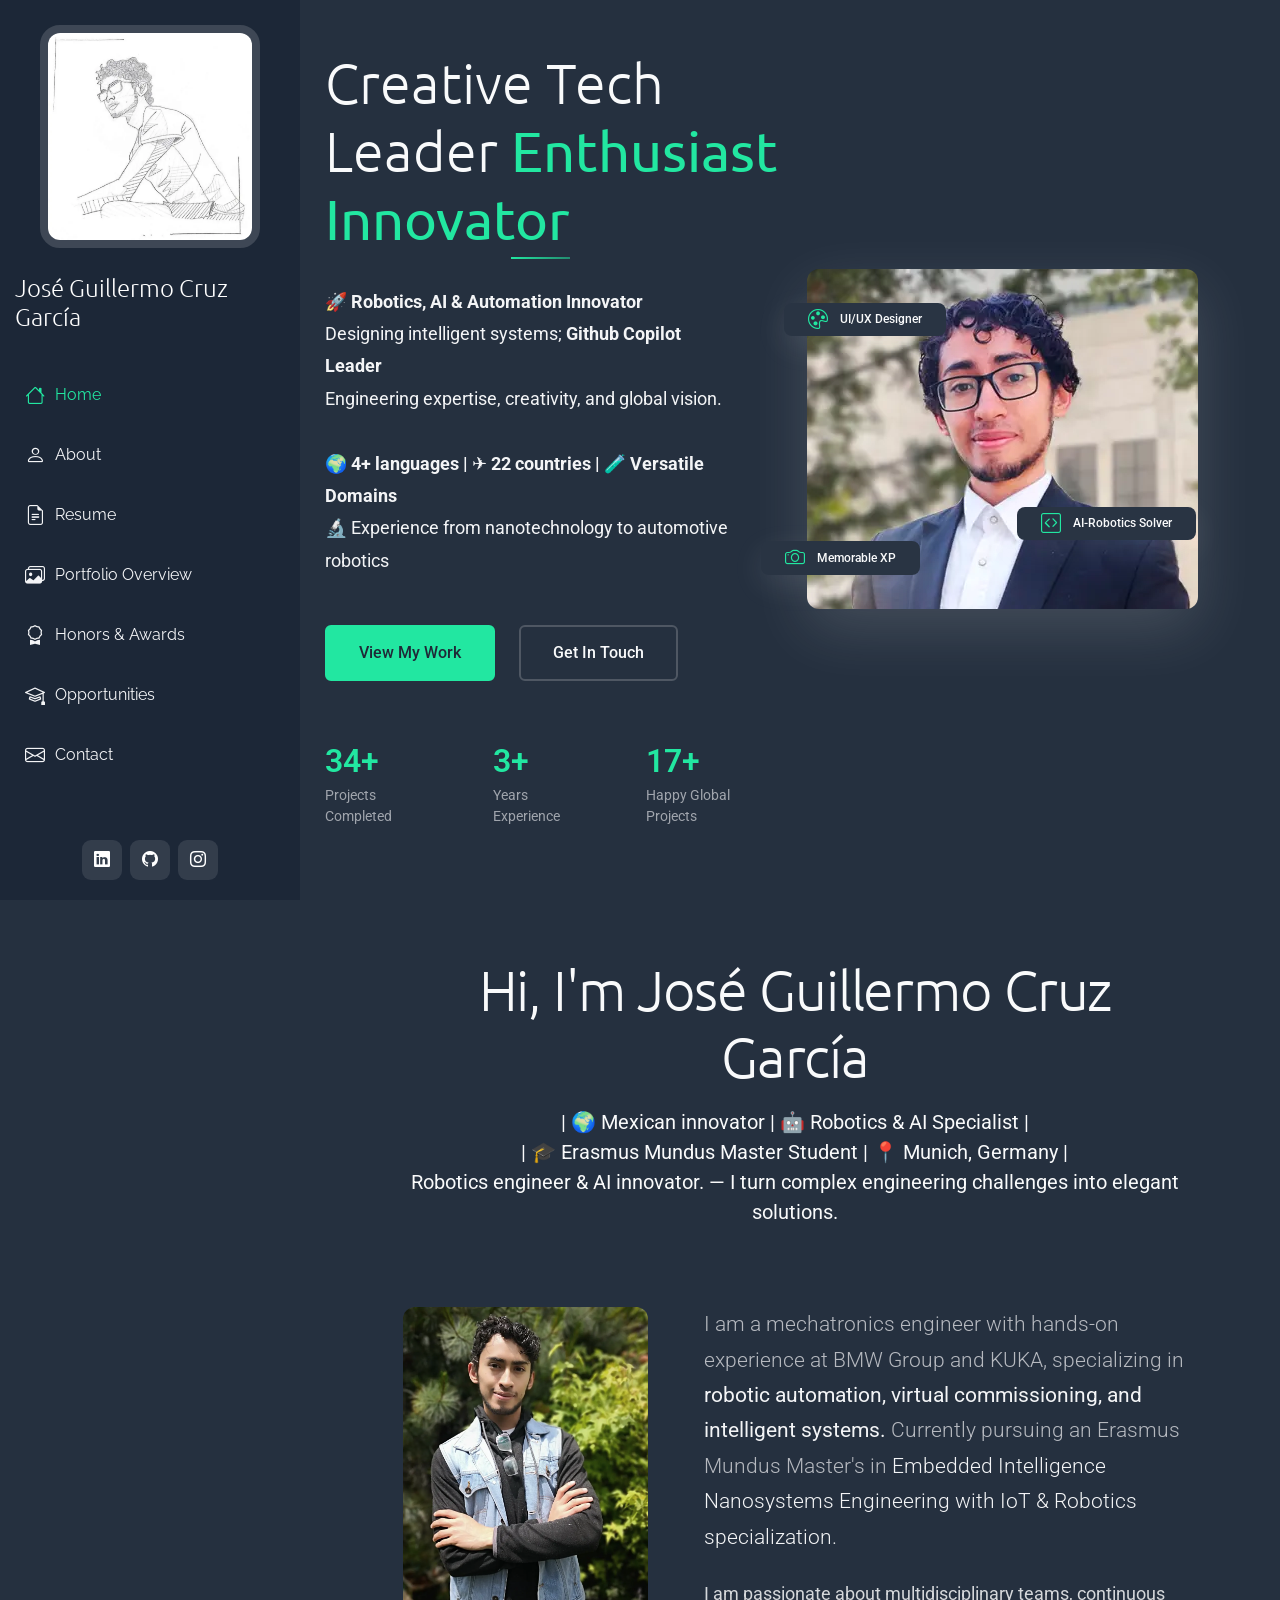
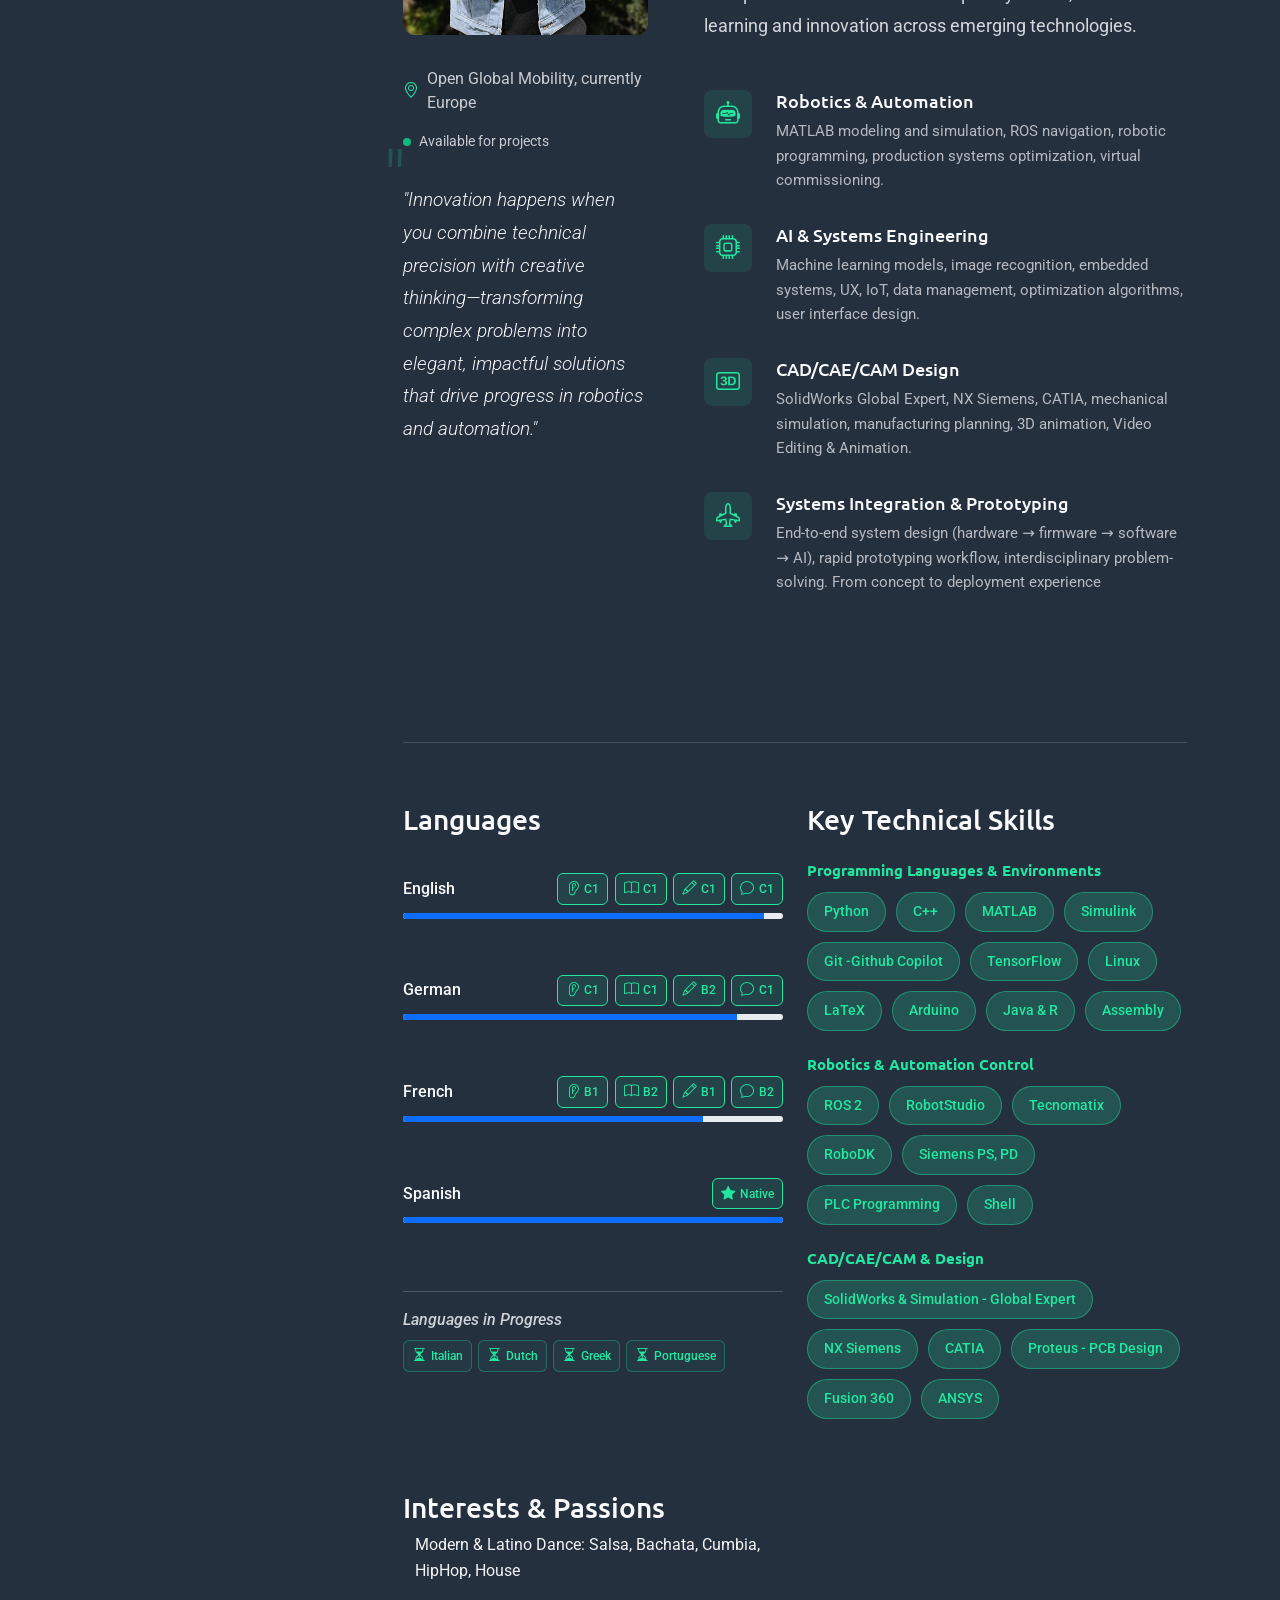
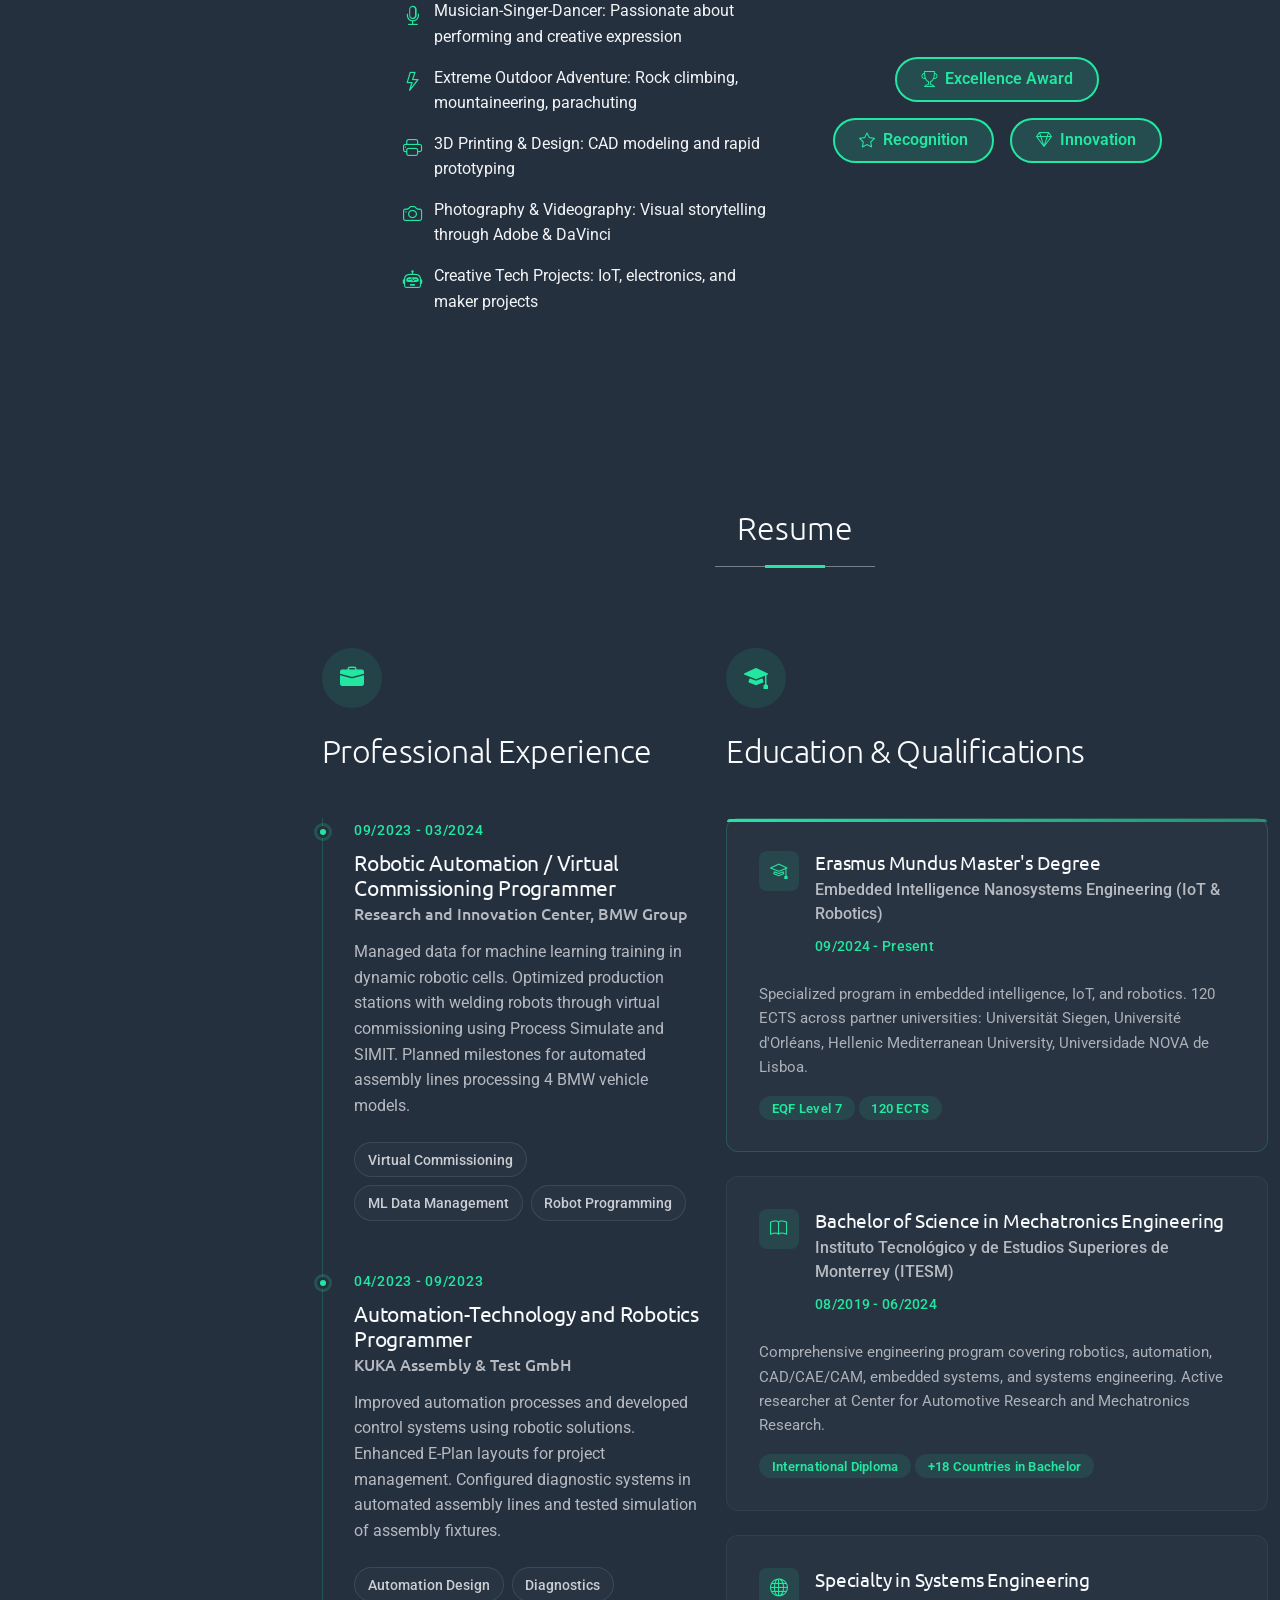
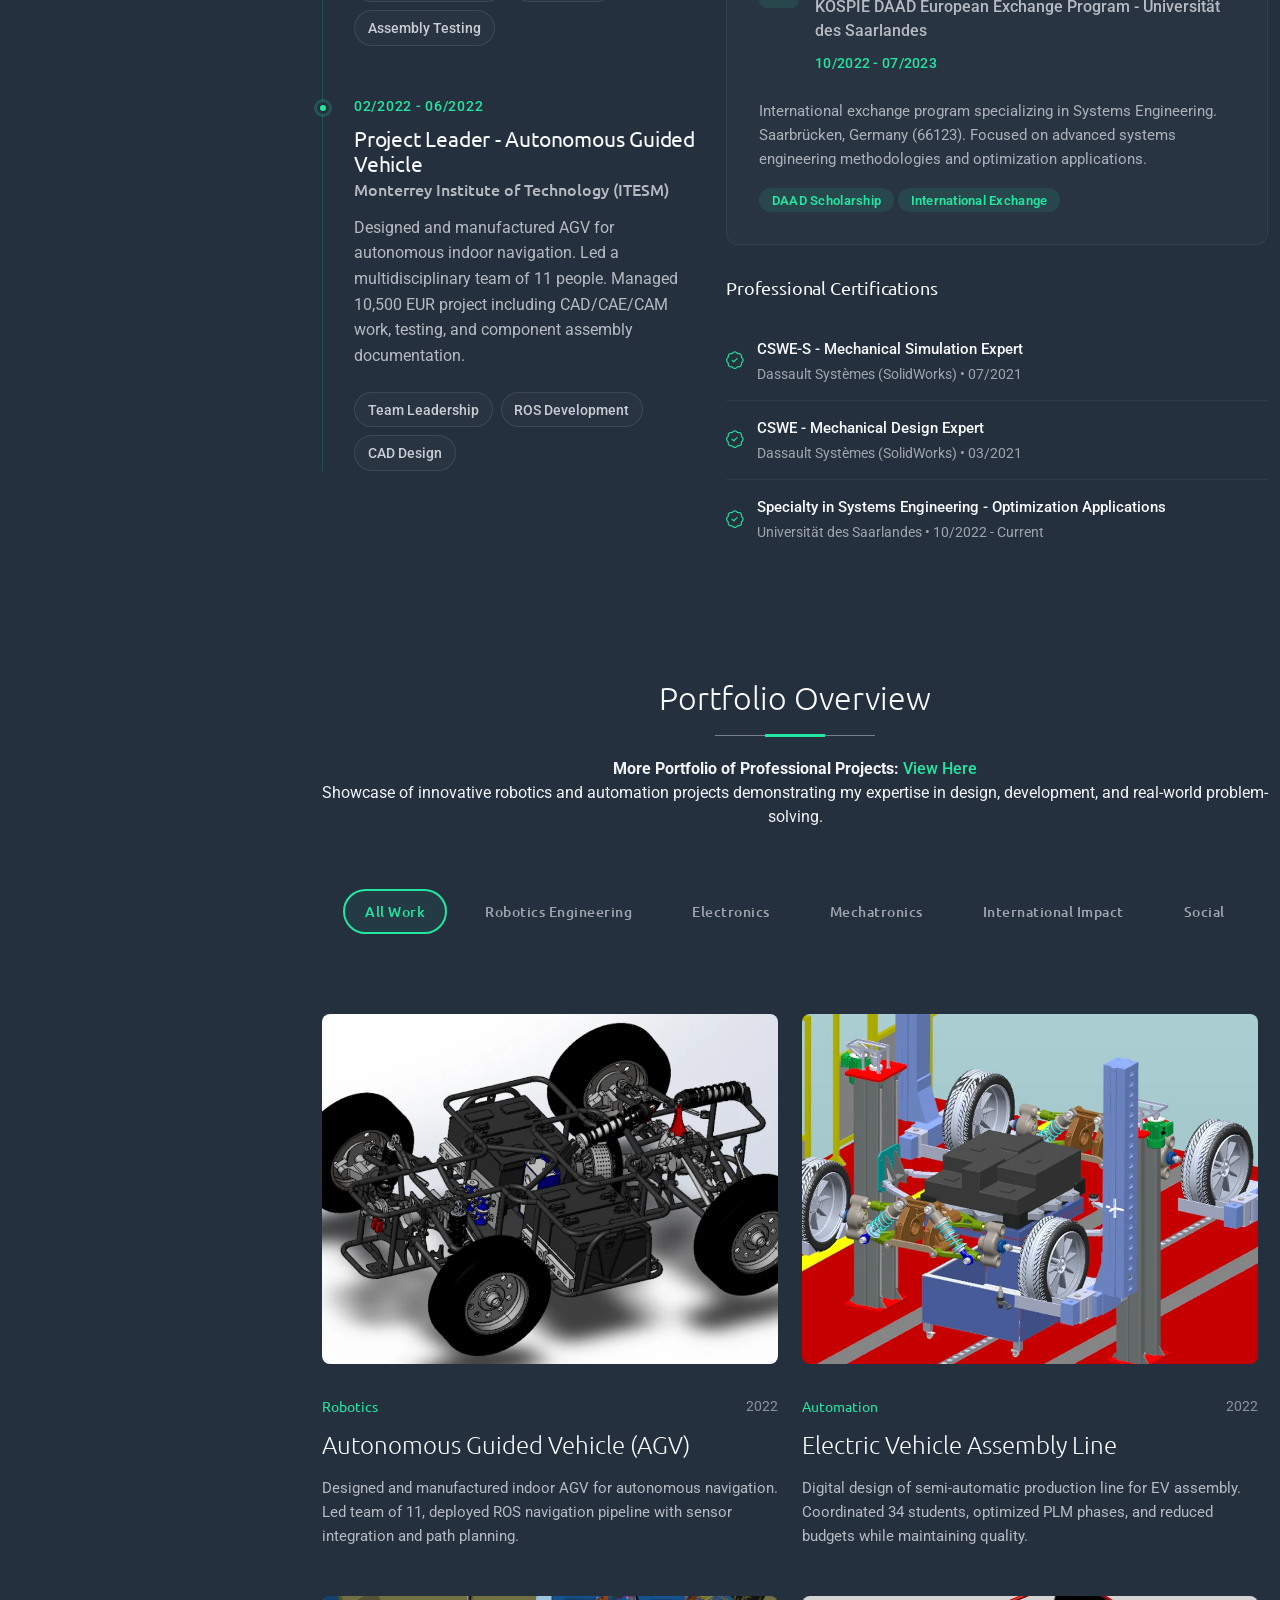
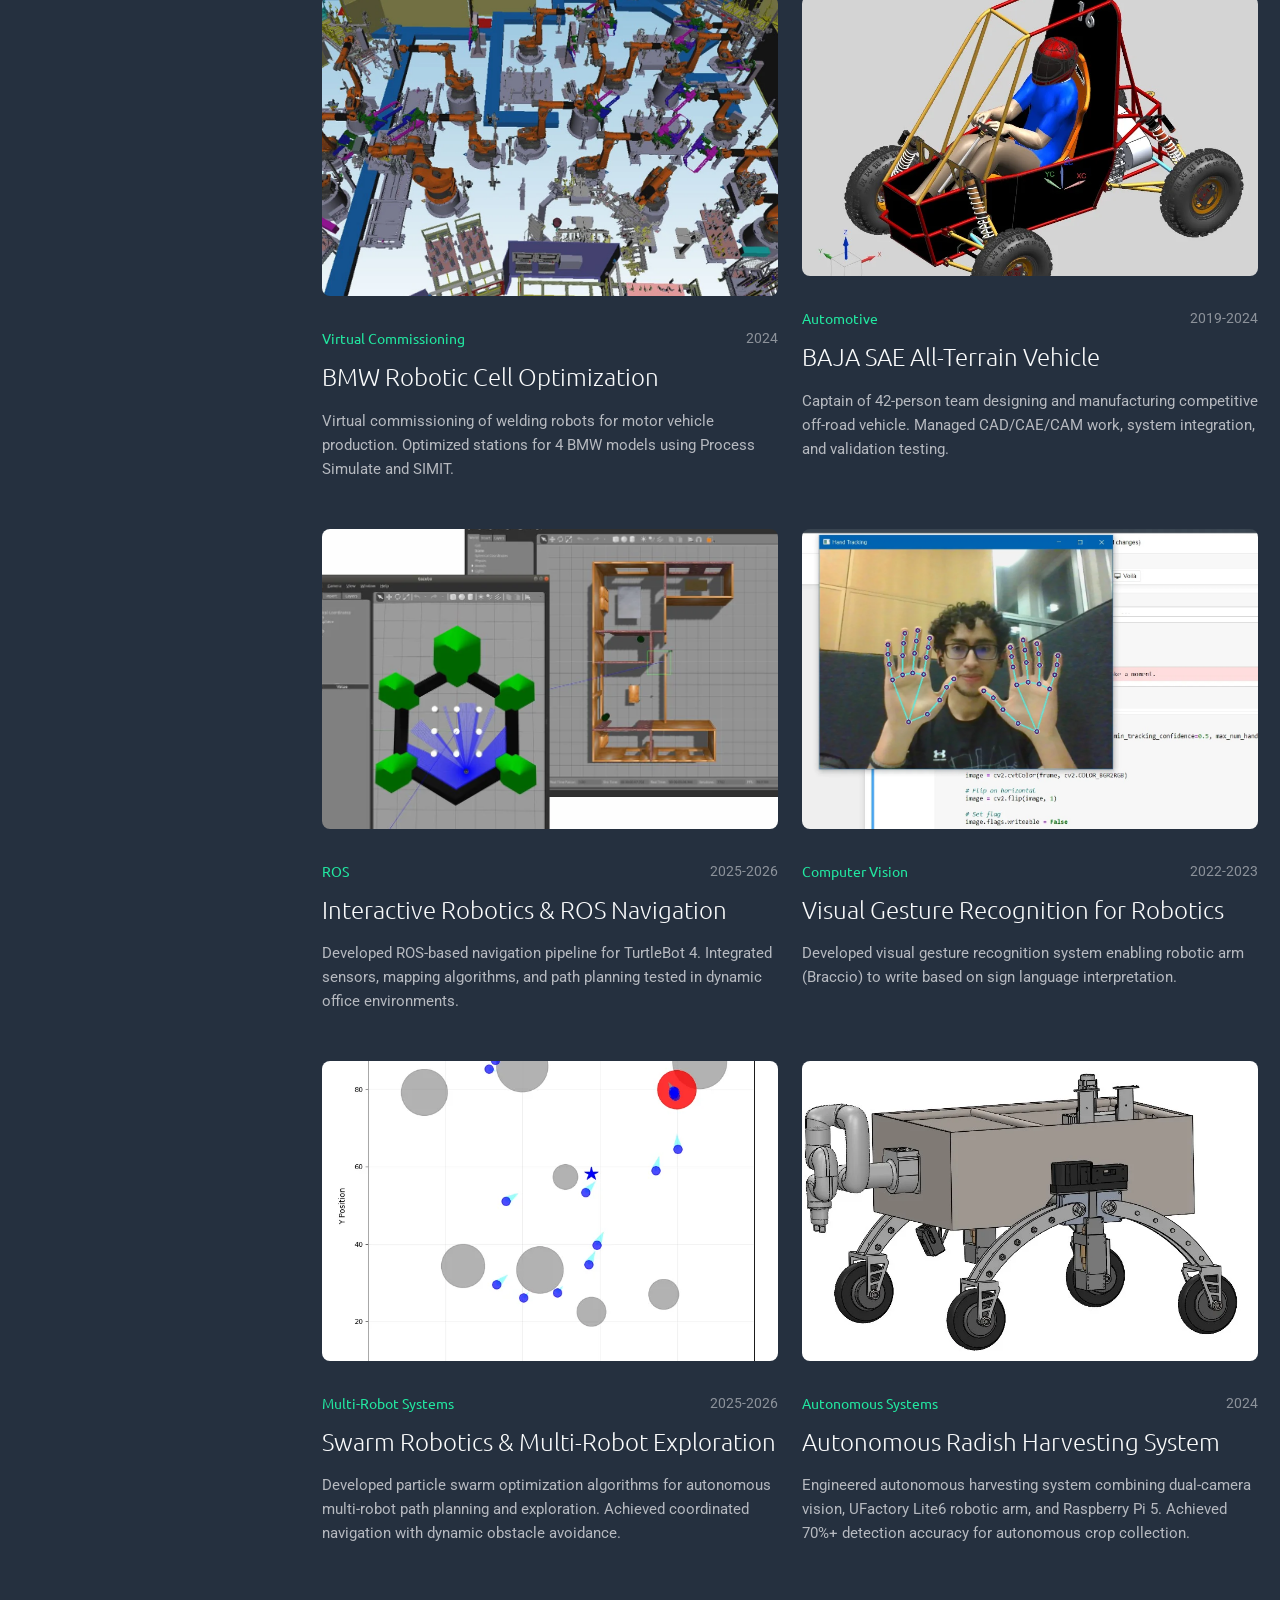
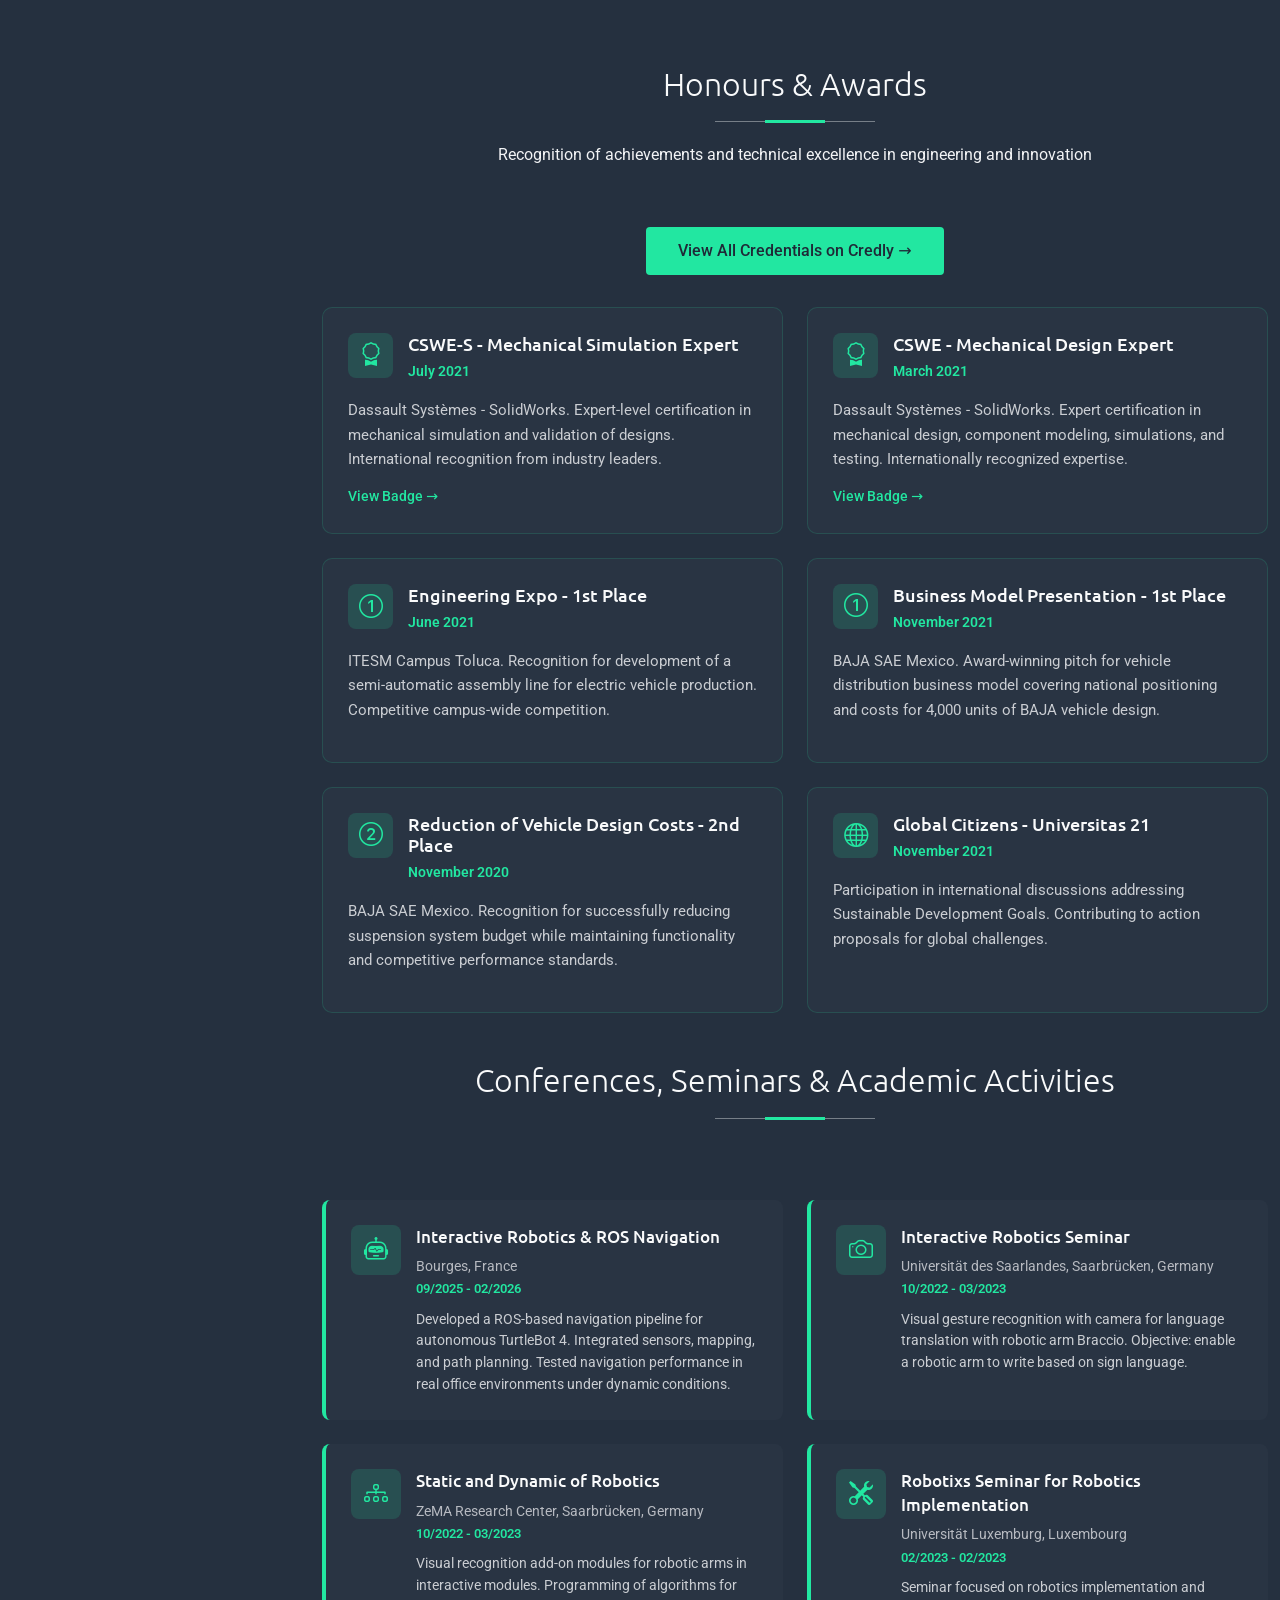
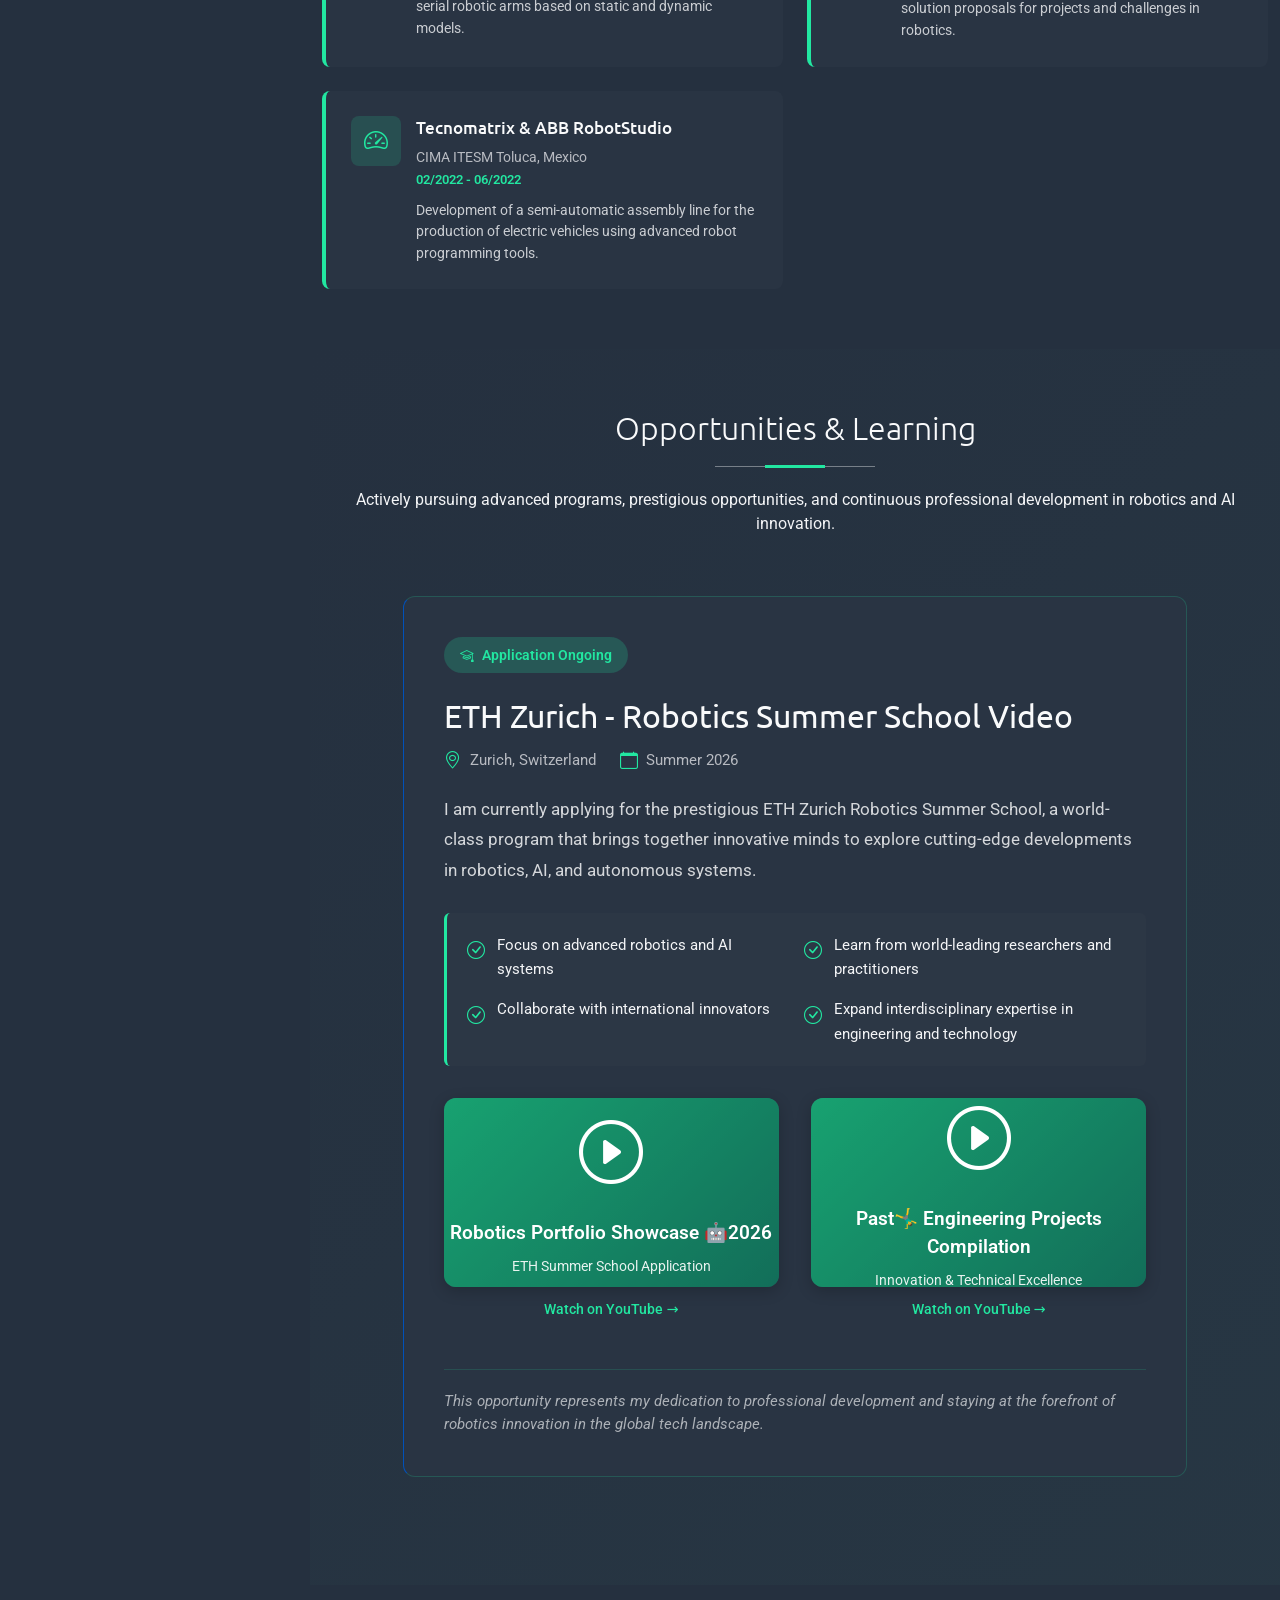
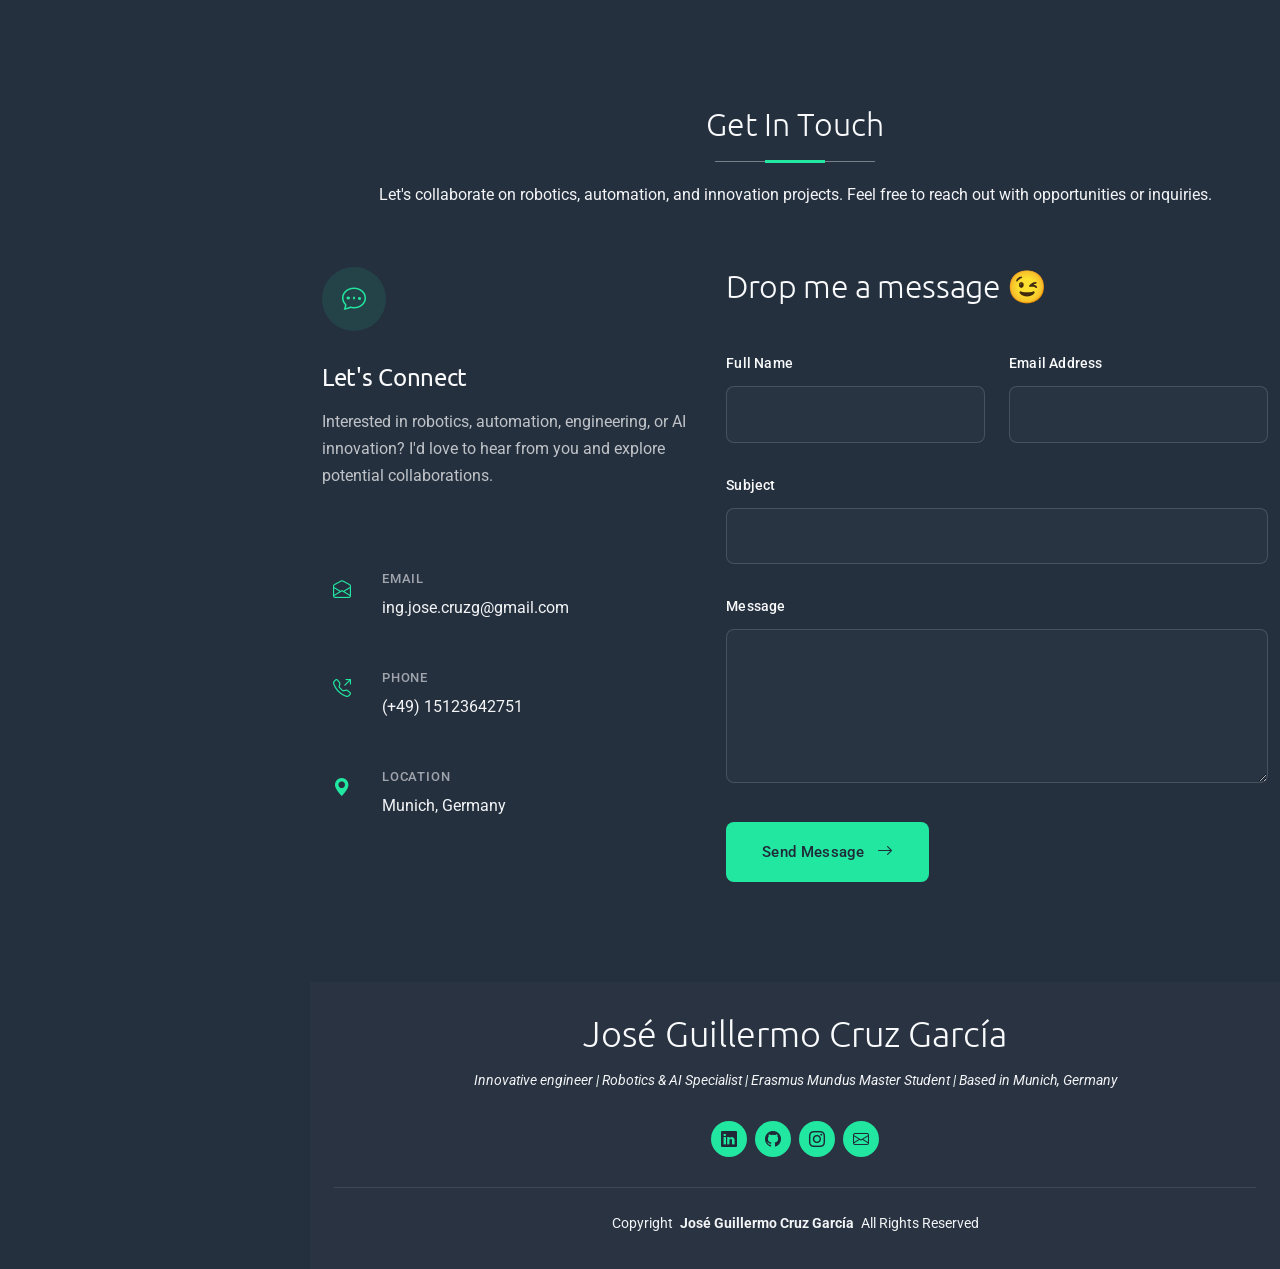
==== commit b5e235cd: "Update index and Project 7 media files" ====
--- a/index.html
+++ b/index.html
@@ -89,7 +89,7 @@
               </h1>
               <p class="hero-description" data-aos="fade-up" data-aos-delay="300">
                 <strong>🚀 Robotics, AI & Automation Innovator</strong><br>
-                Designing intelligent systems; Github Copilot Leader<br> Engineering expertise, creativity, and global vision.<br><br>
+                Designing intelligent systems; <strong>Github Copilot Leader</strong><br> Engineering expertise, creativity, and global vision.<br><br>
                 <strong>🌍 4+ languages | ✈️ 22 countries | 🧪 Versatile Domains</strong><br>
                 🔬 Experience from nanotechnology to automotive robotics<br>
               </p>
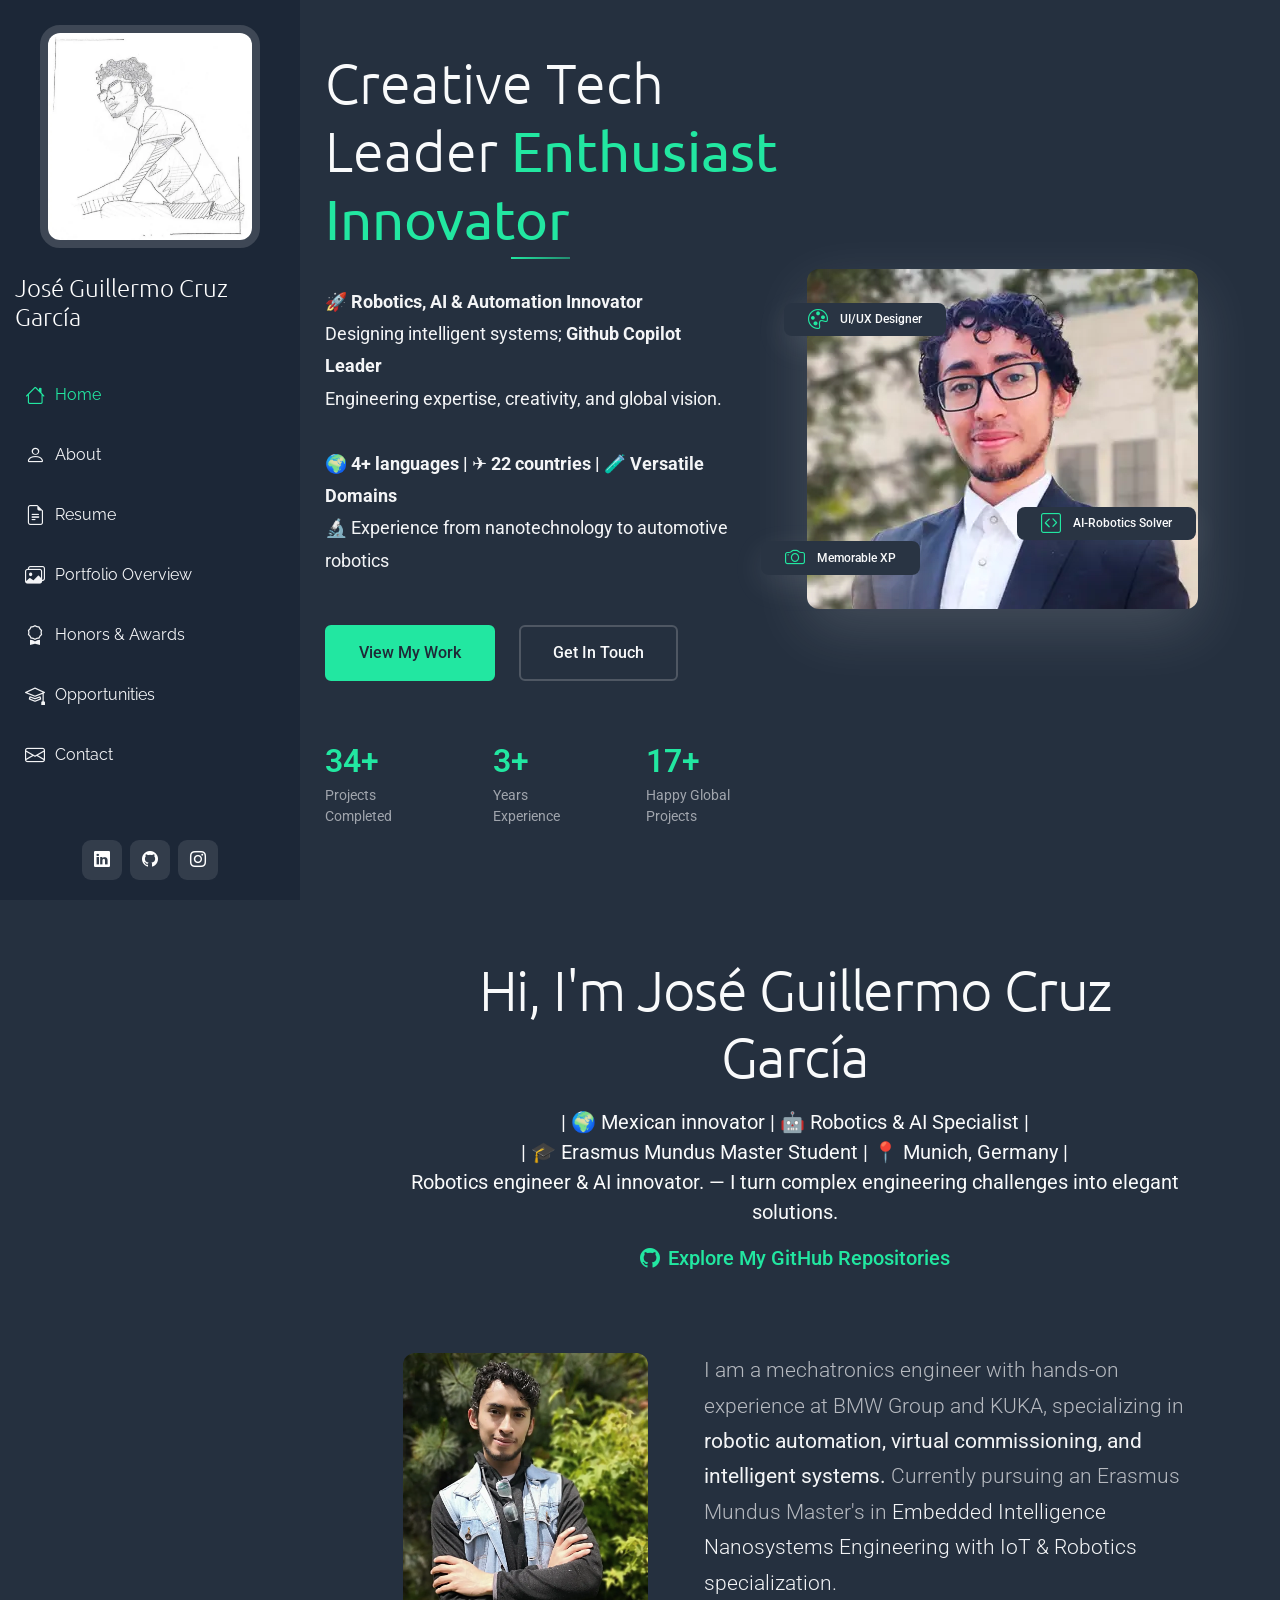
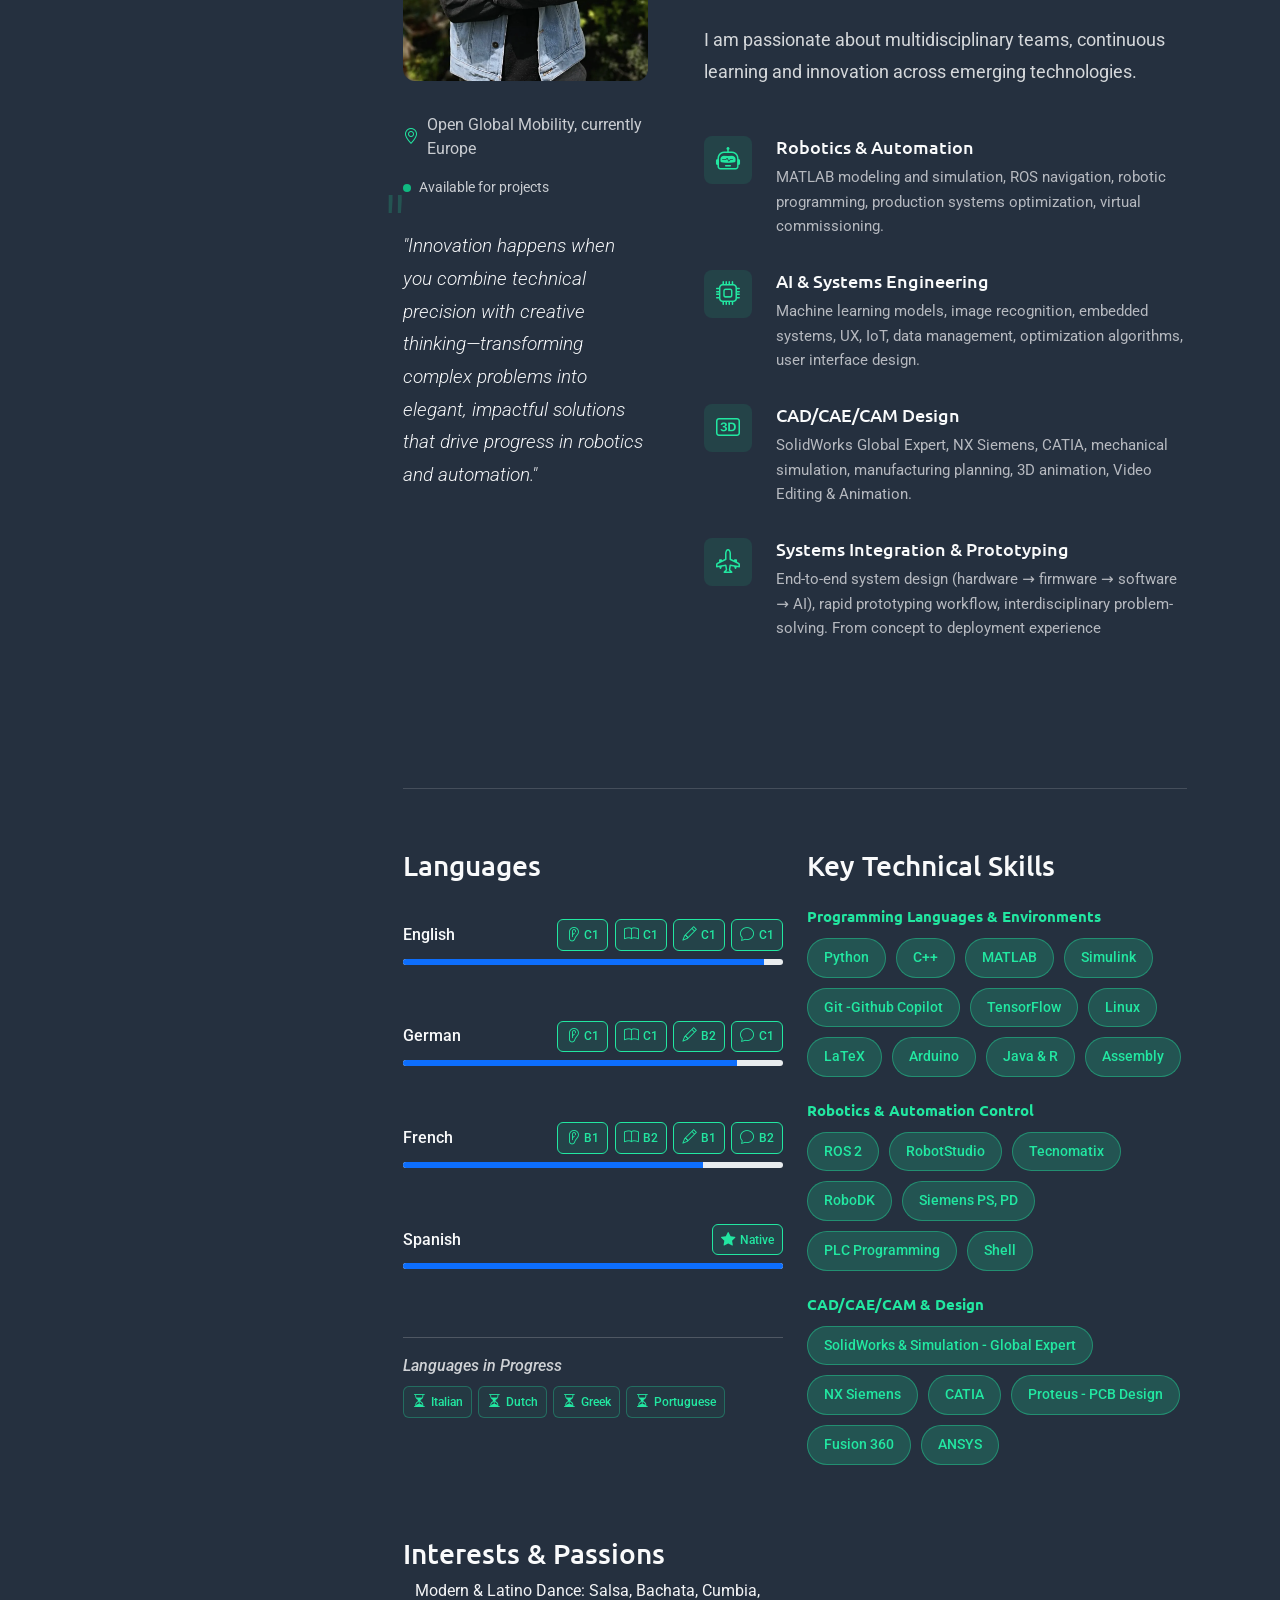
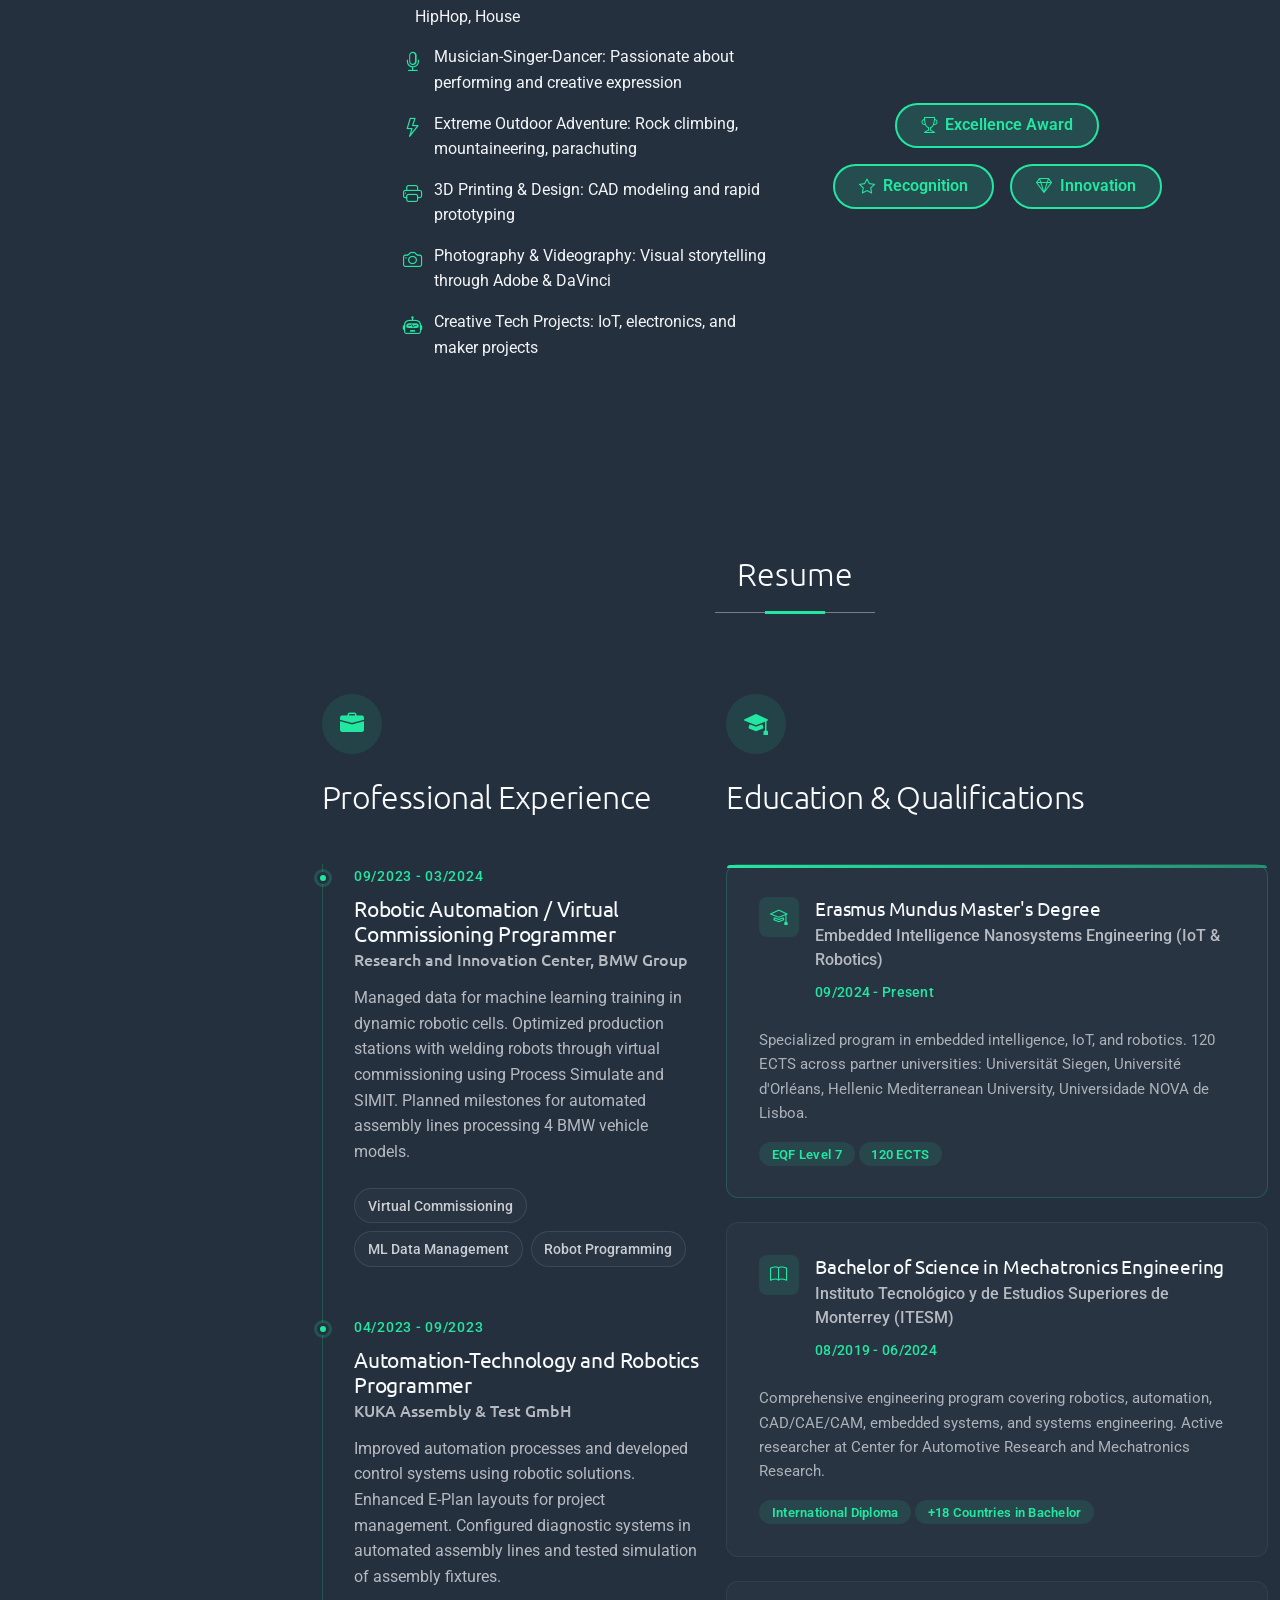
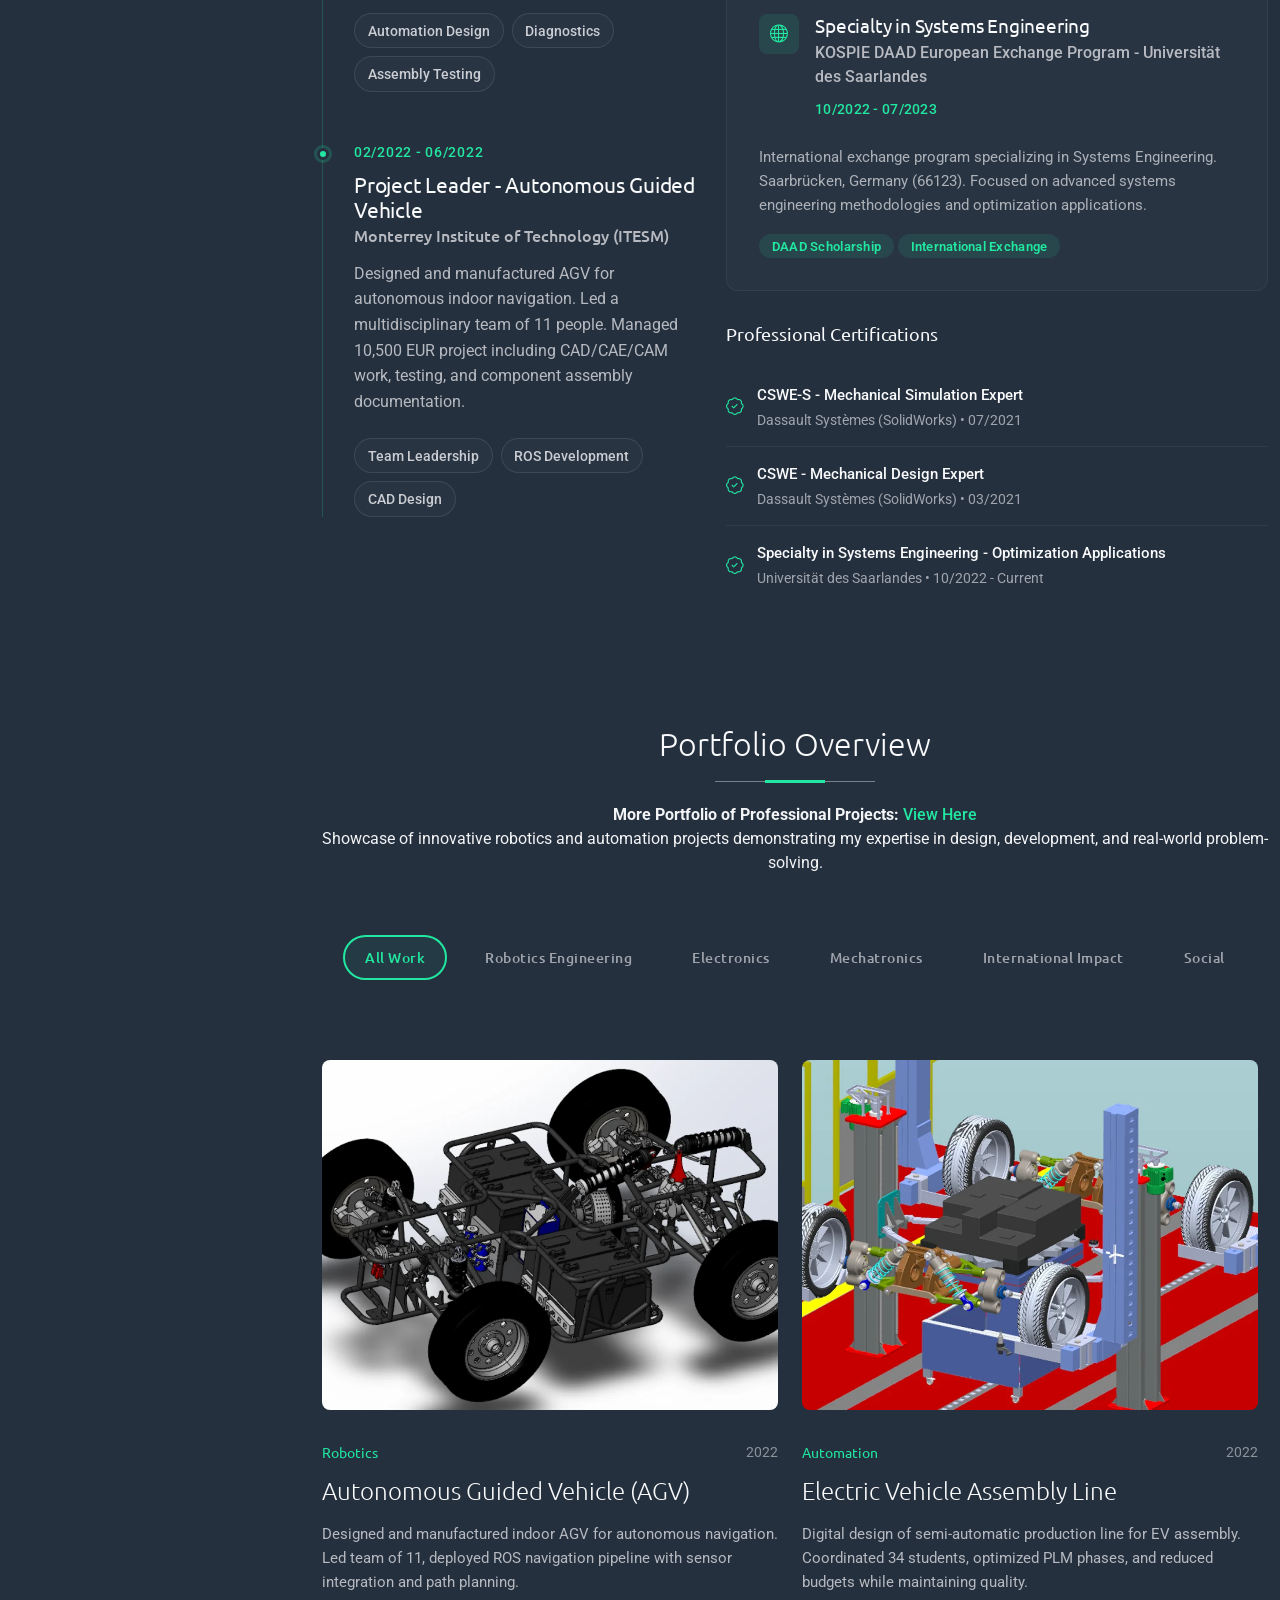
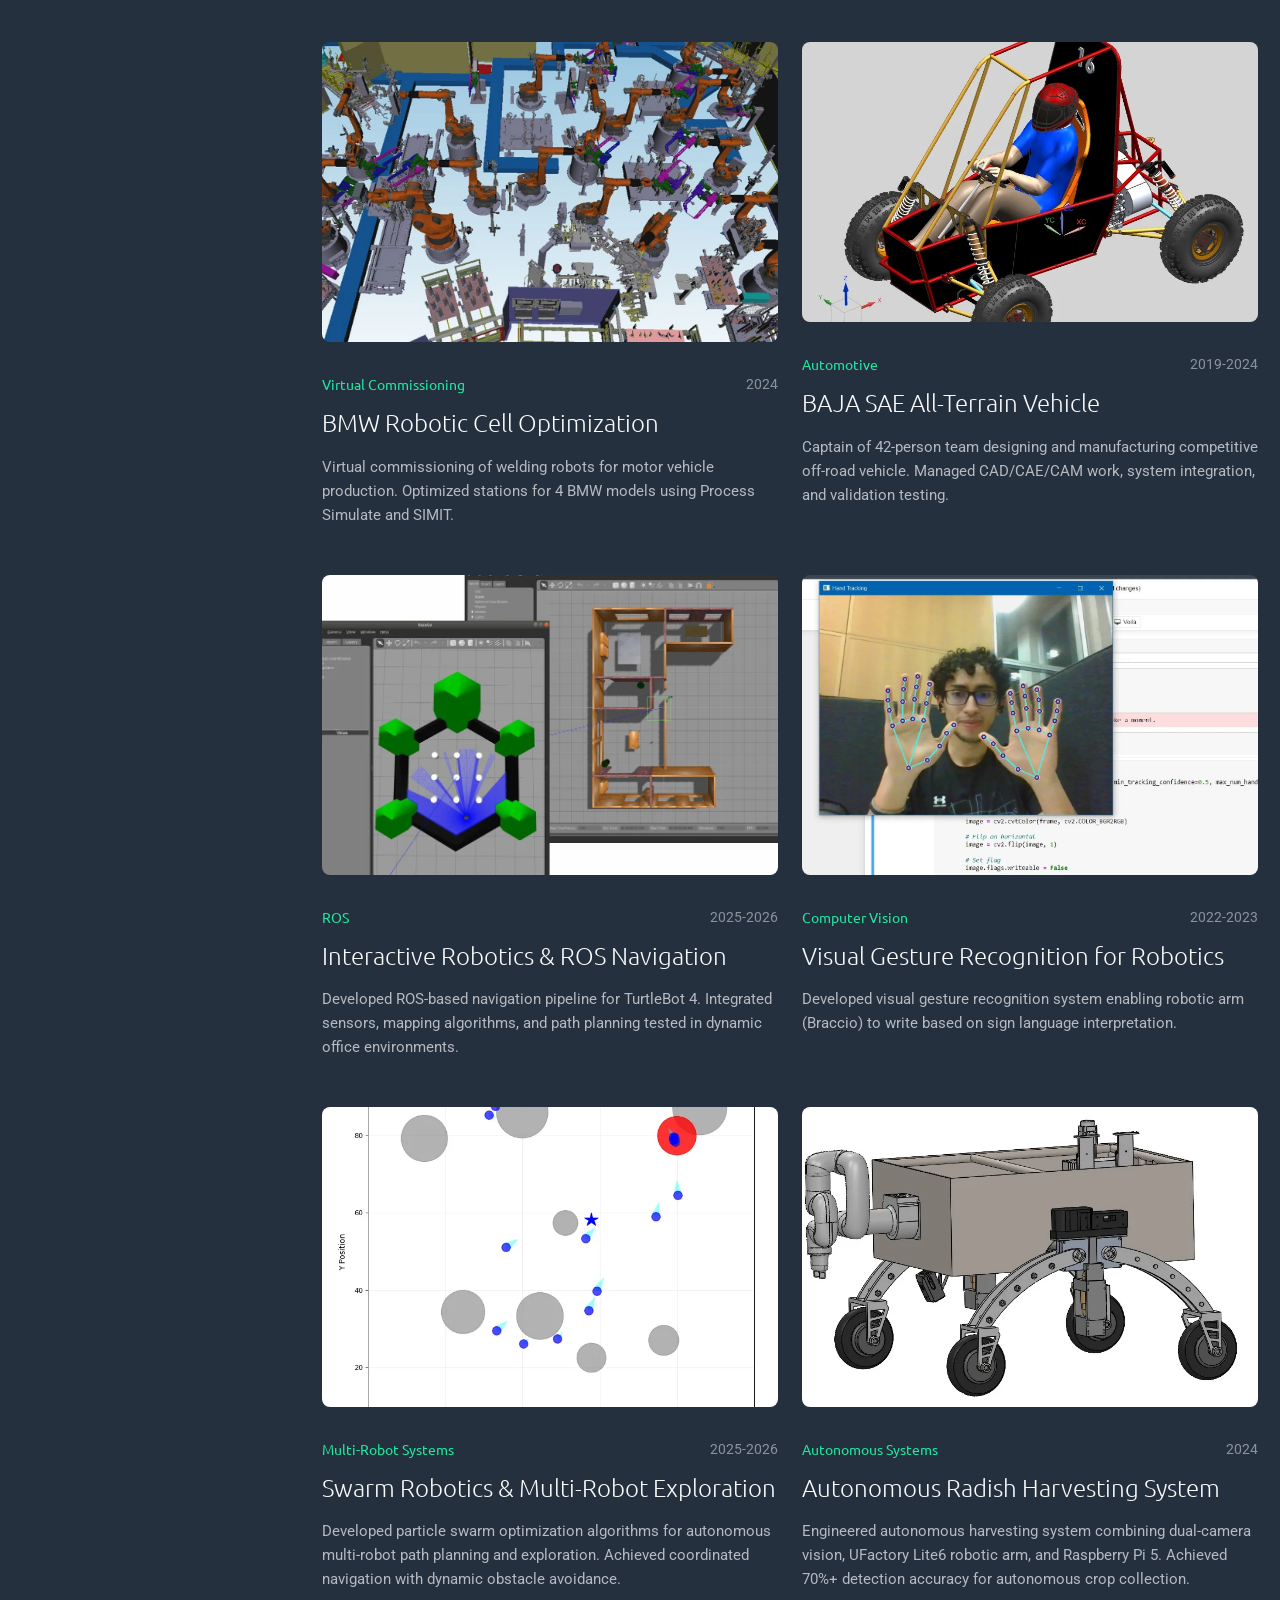
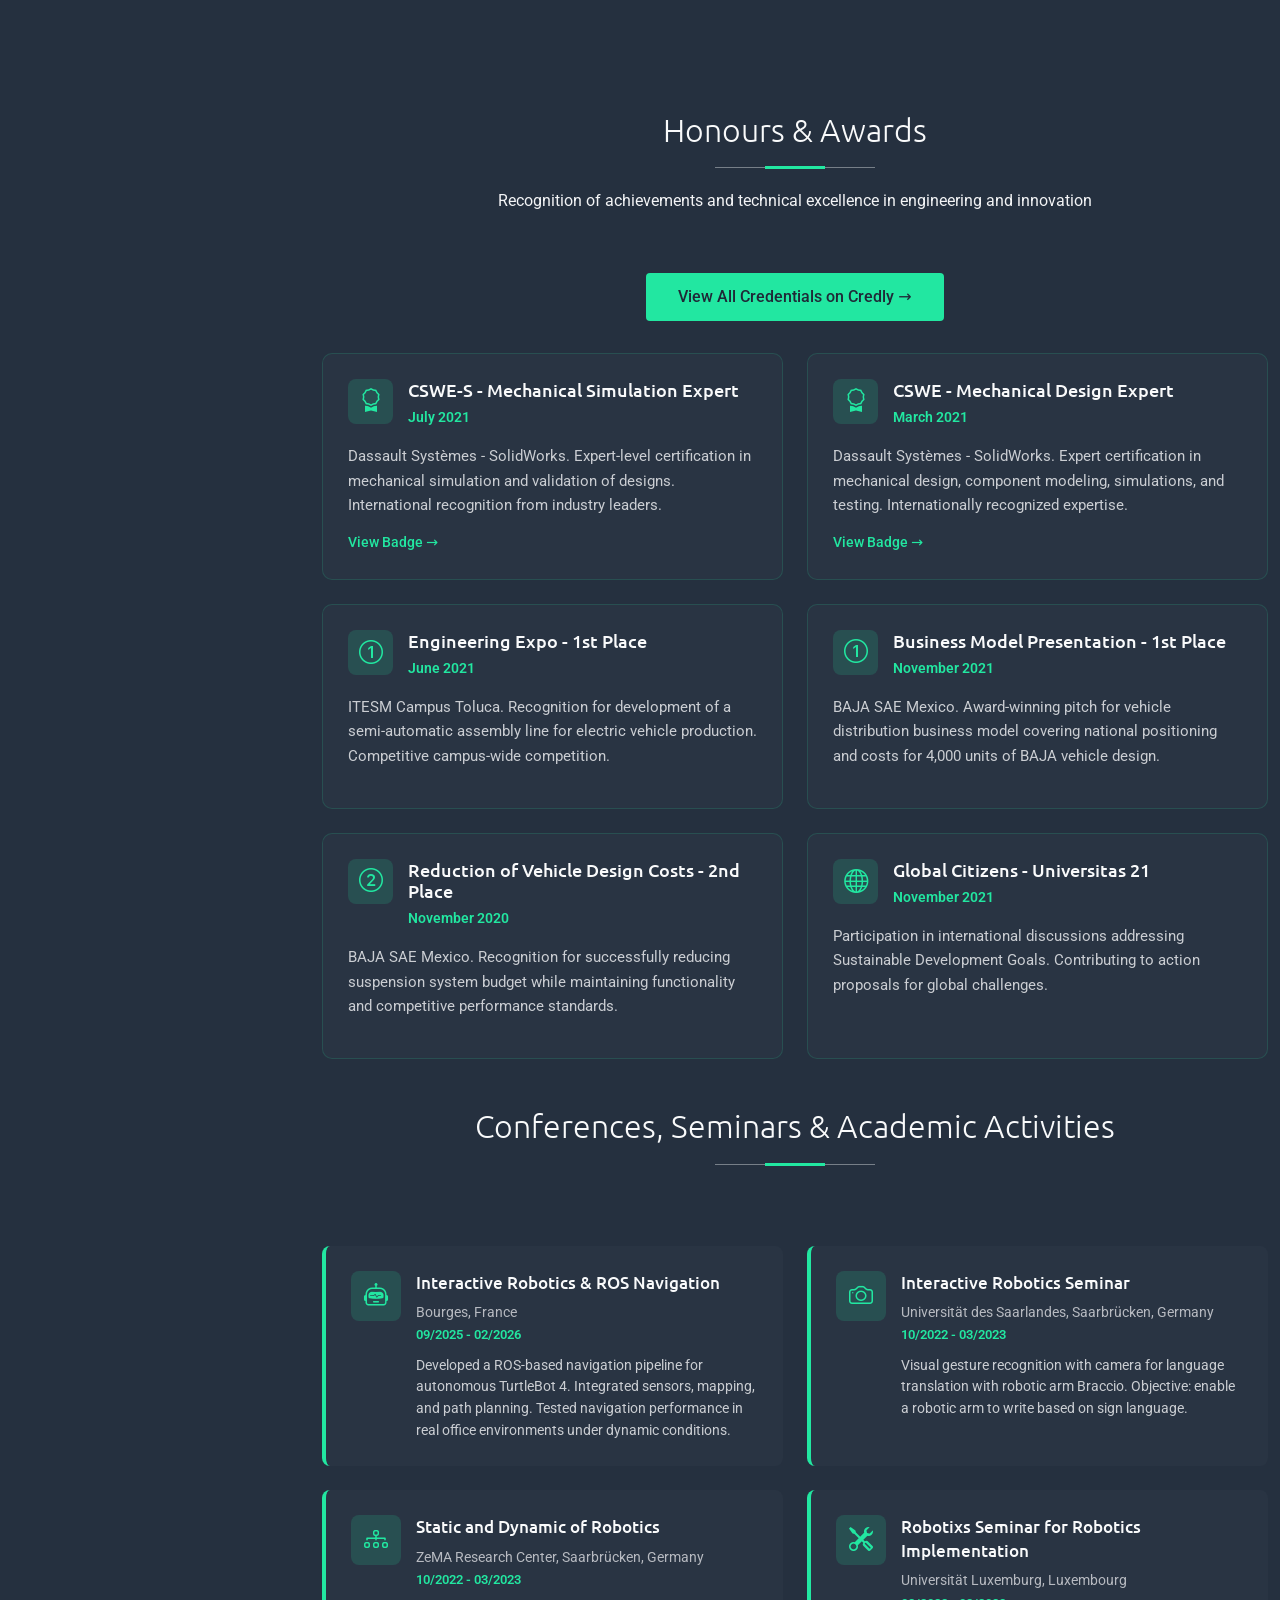
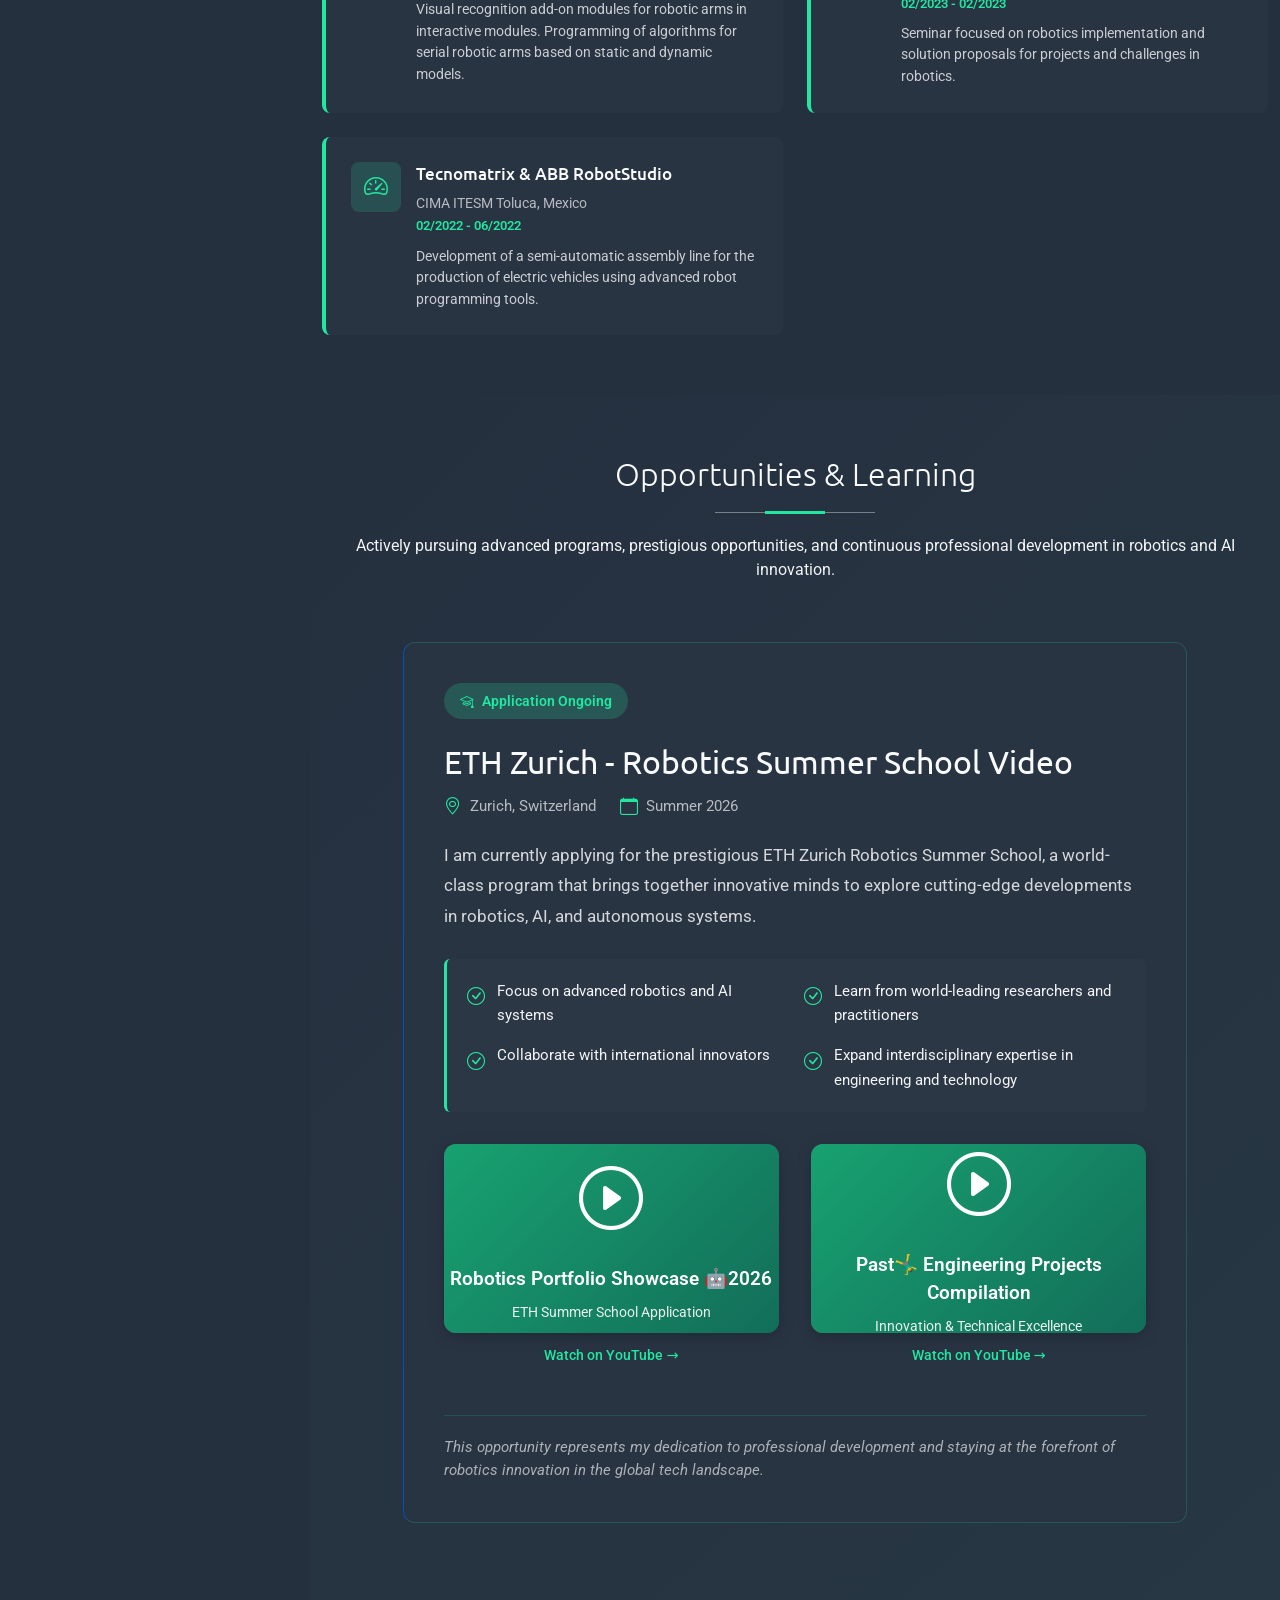
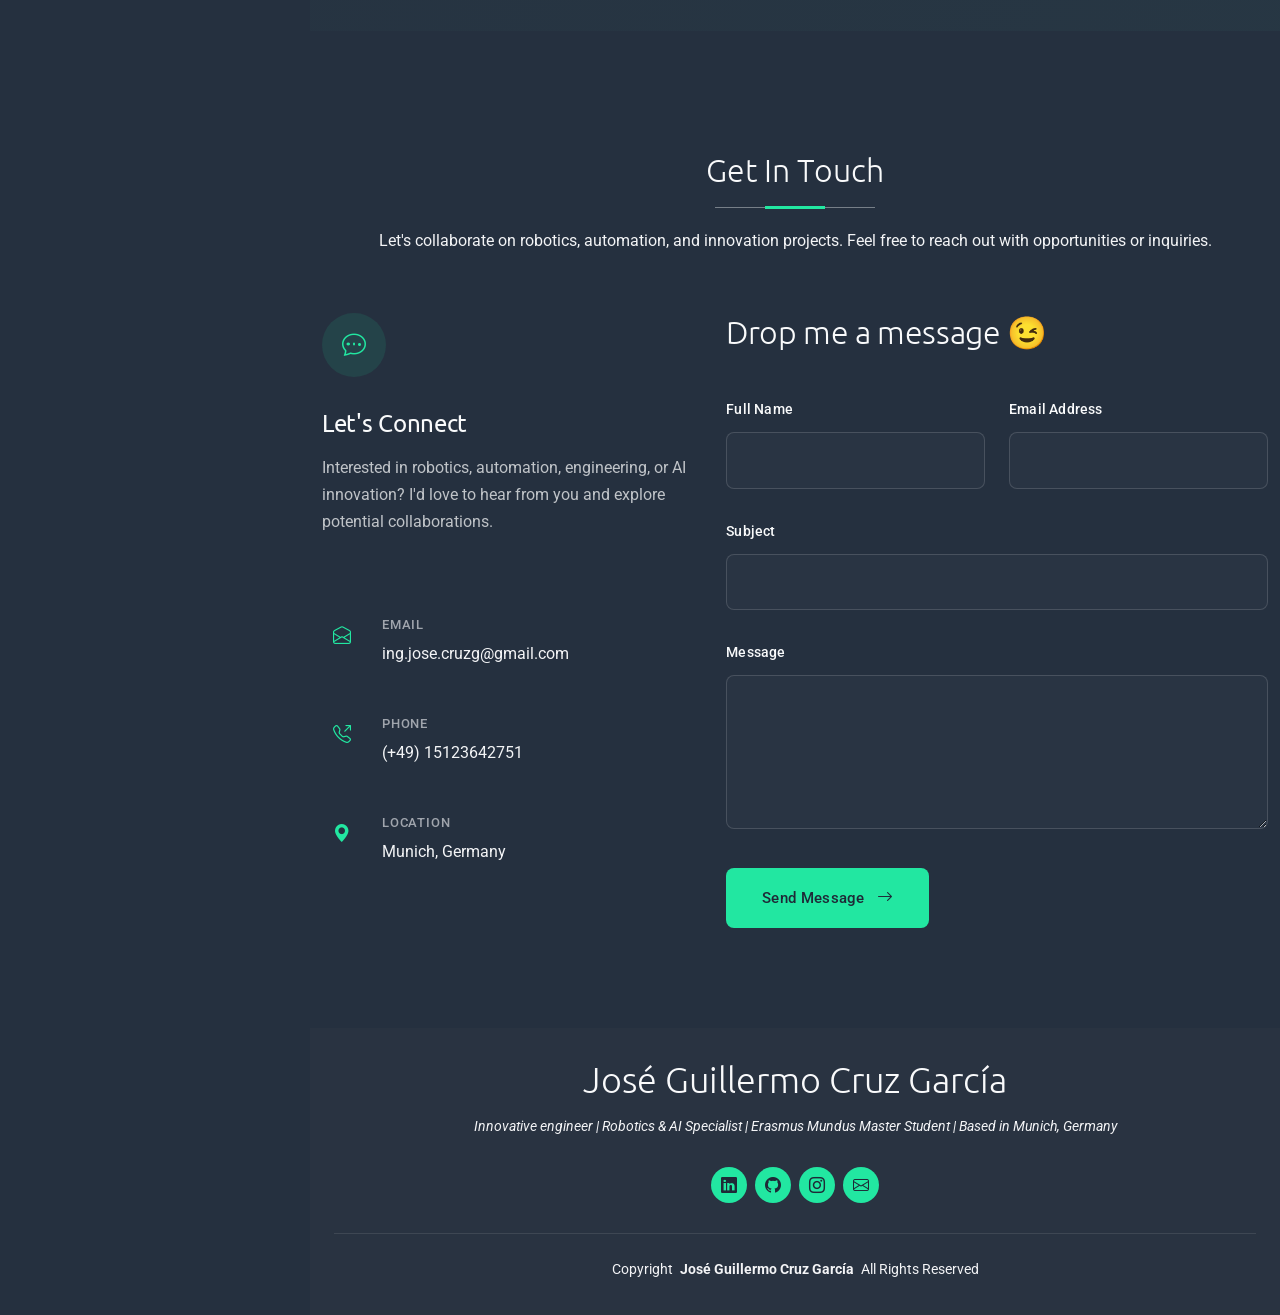
==== commit 7fbeef53: "Add GitHub repositories link to hero section" ====
--- a/index.html
+++ b/index.html
@@ -152,6 +152,11 @@
               <p class="subtitle">| 🌍 Mexican innovator | 🤖 Robotics & AI Specialist |</p>
               <p class="subtitle">| 🎓 Erasmus Mundus Master Student | 📍 Munich, Germany |</p>
               <p class="subtitle">Robotics engineer & AI innovator. — I turn complex engineering challenges into elegant solutions.</p>
+              <p class="subtitle" style="margin-top: 1rem;">
+                <a href="https://github.com/MemoCruz01?tab=repositories" target="_blank" style="color: var(--accent-color); text-decoration: none; font-weight: 500; transition: all 0.3s ease;">
+                  <i class="bi bi-github" style="margin-right: 0.5rem;"></i>Explore My GitHub Repositories
+                </a>
+              </p>
             </div>
 
             <div class="main-content-wrapper">
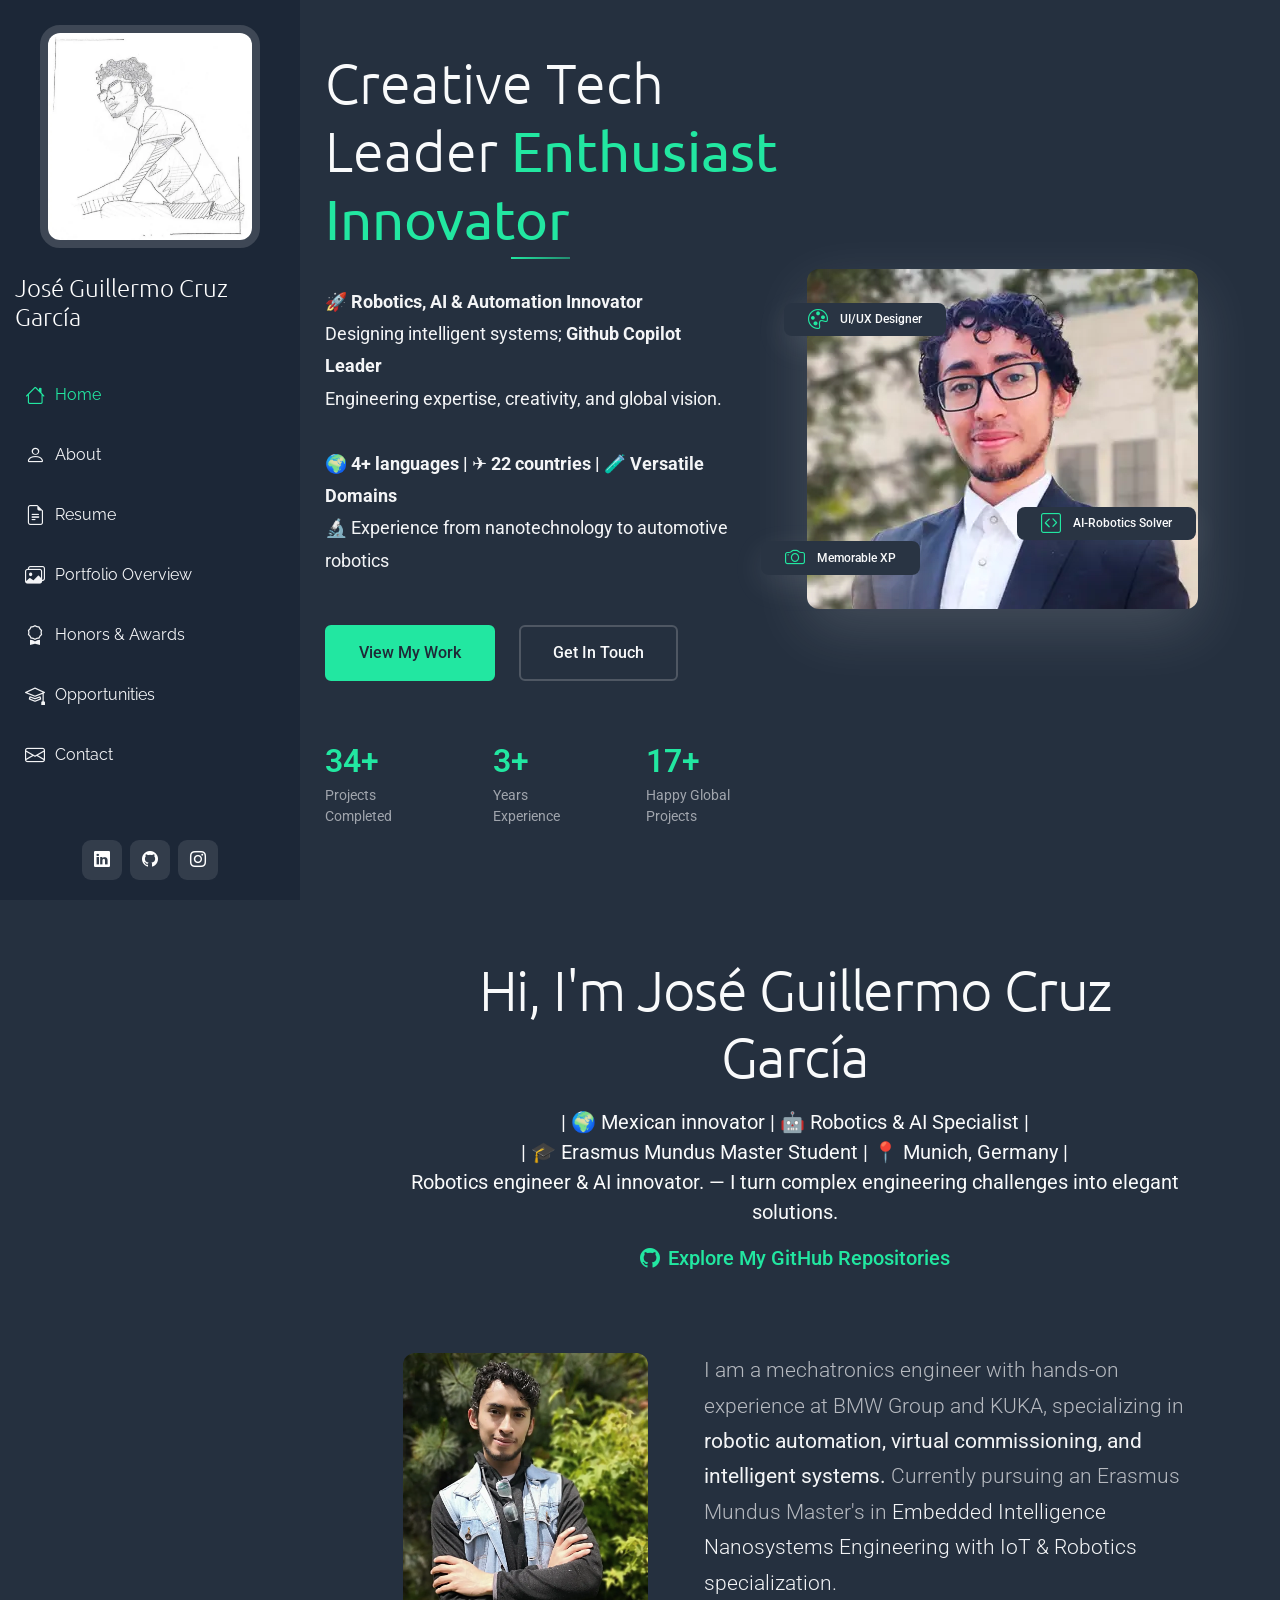
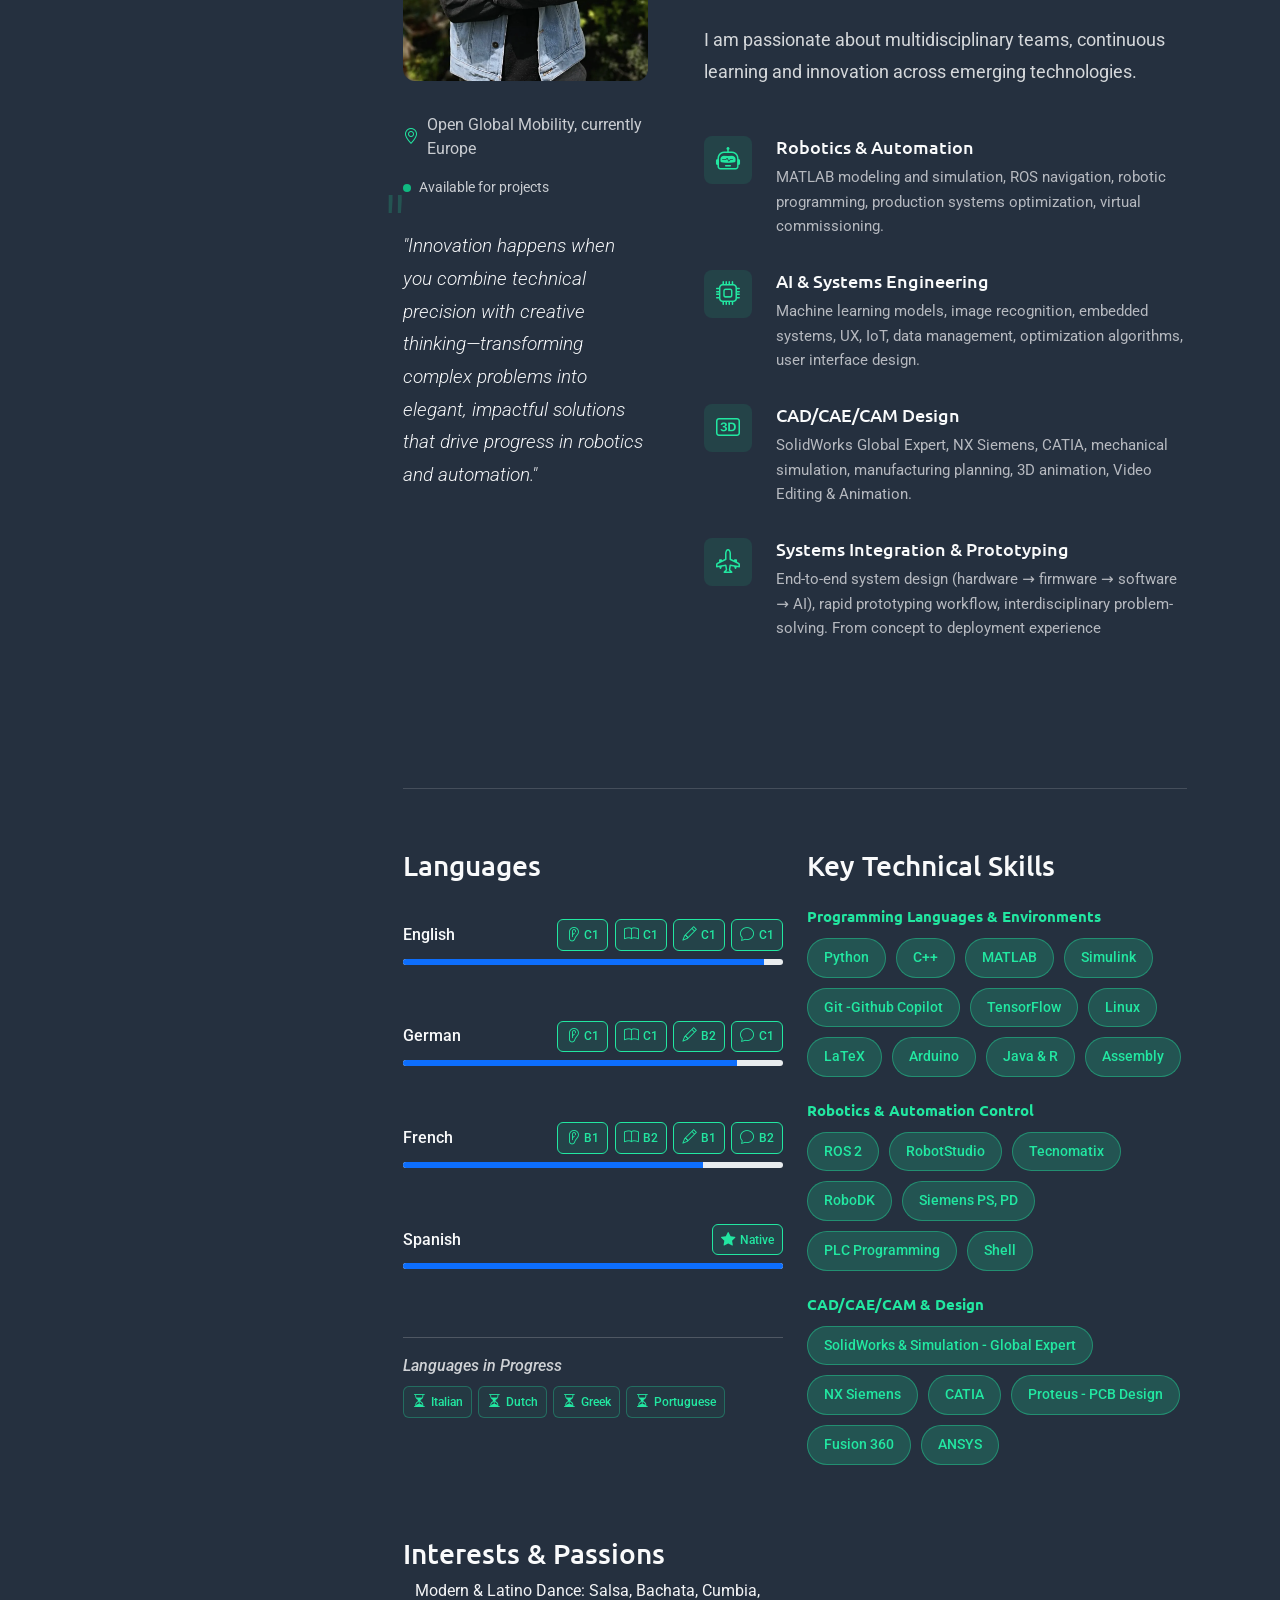
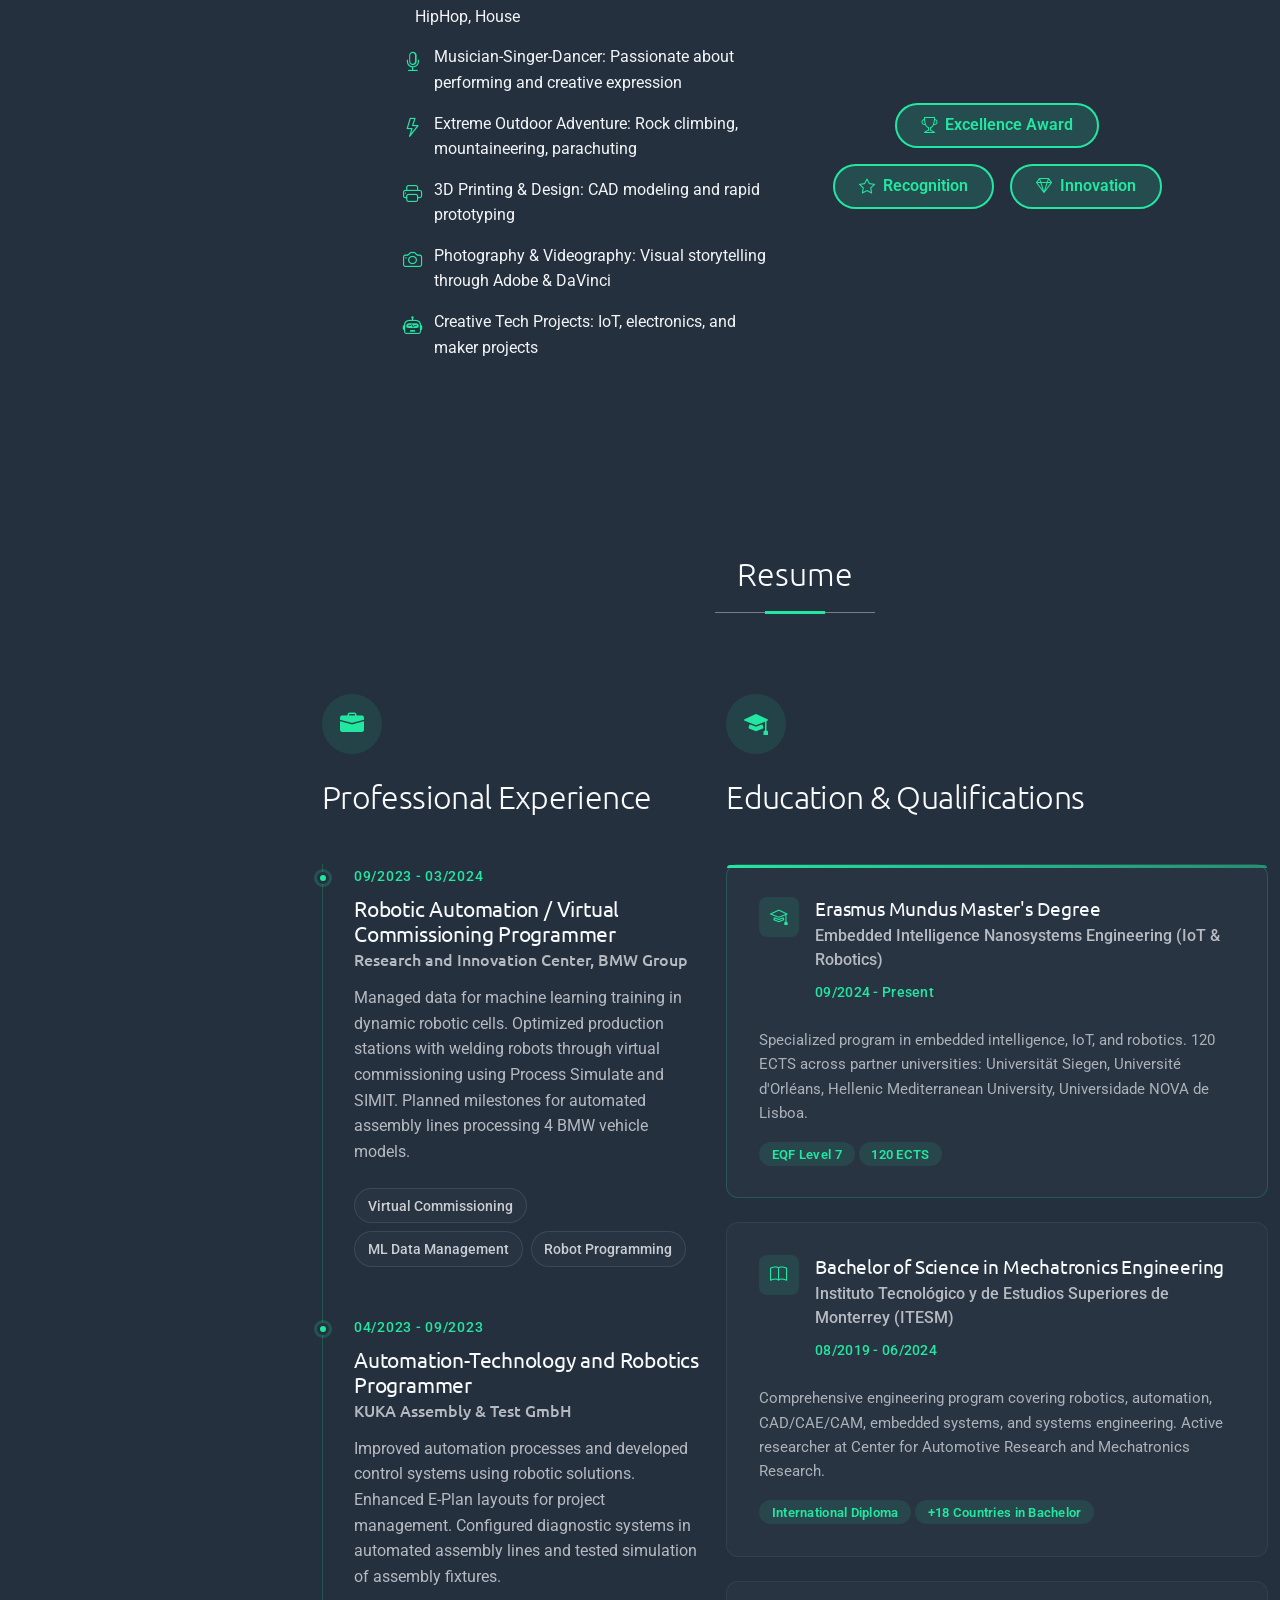
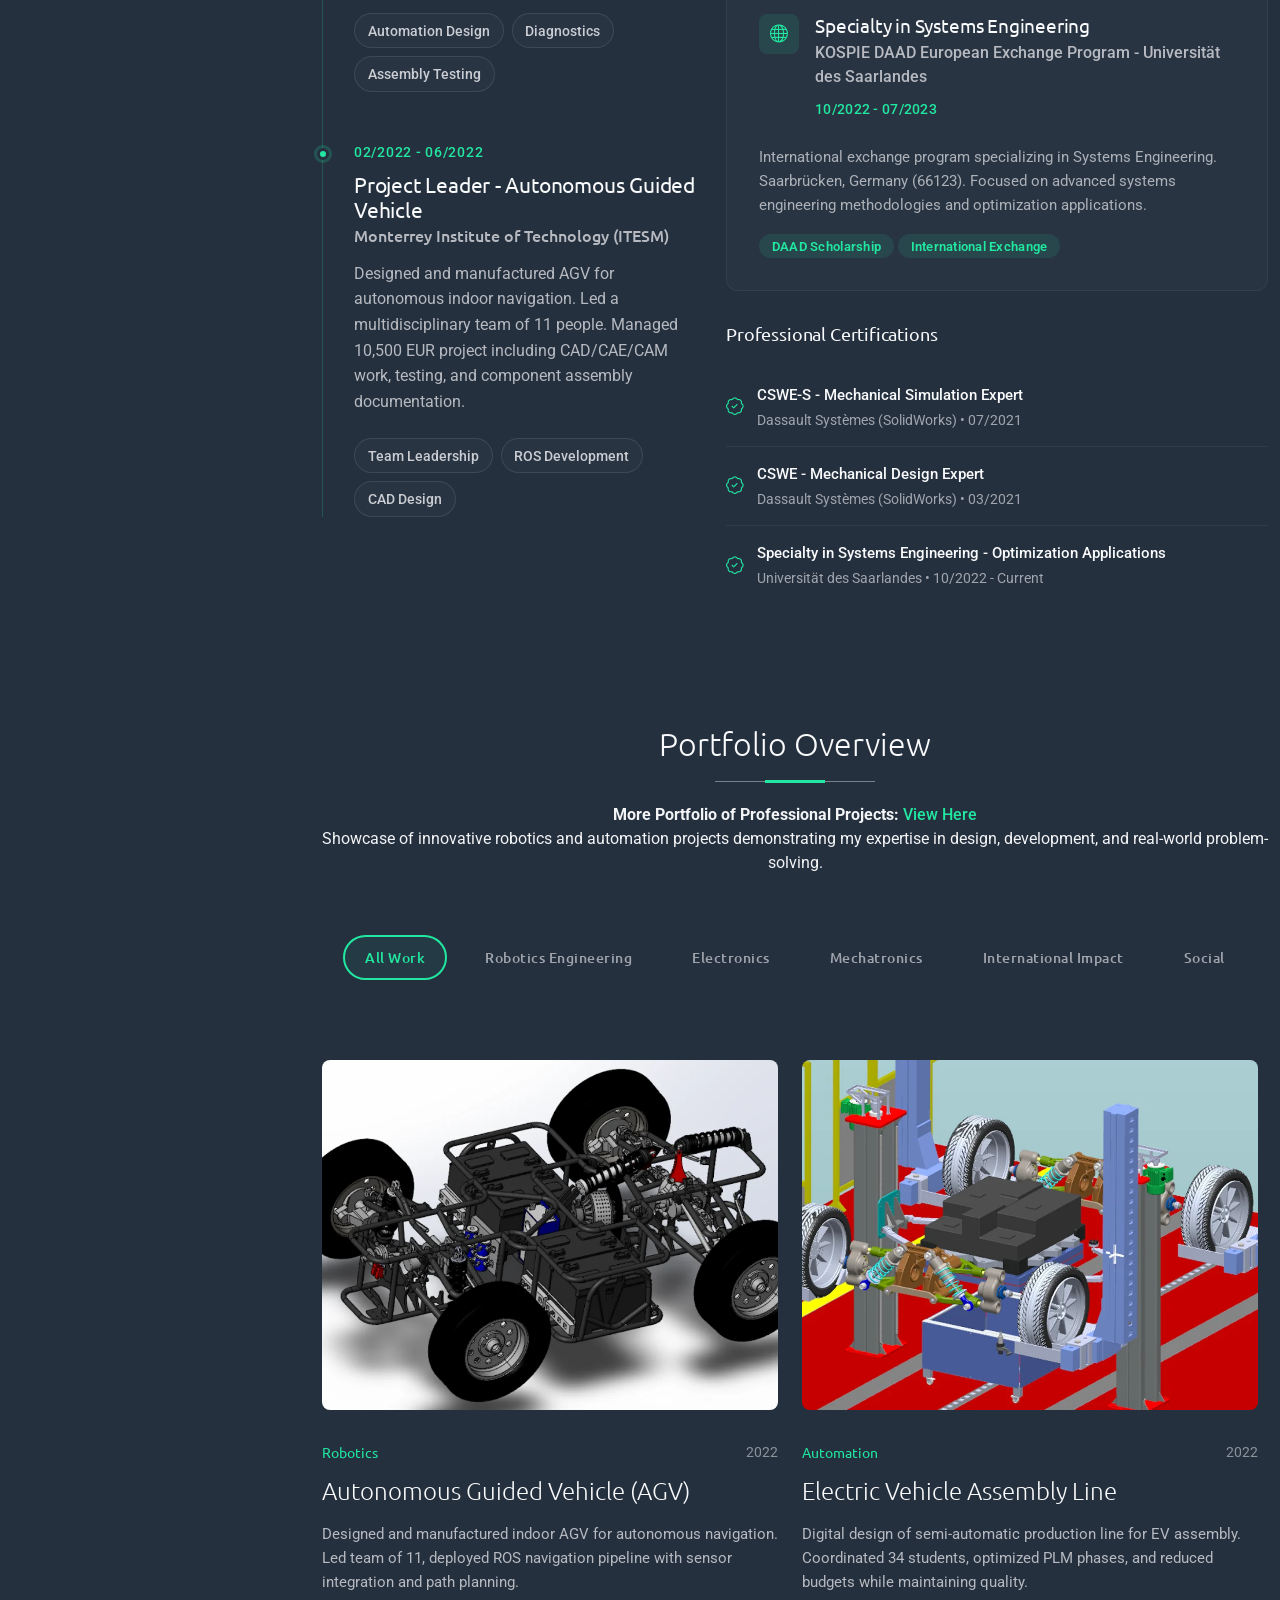
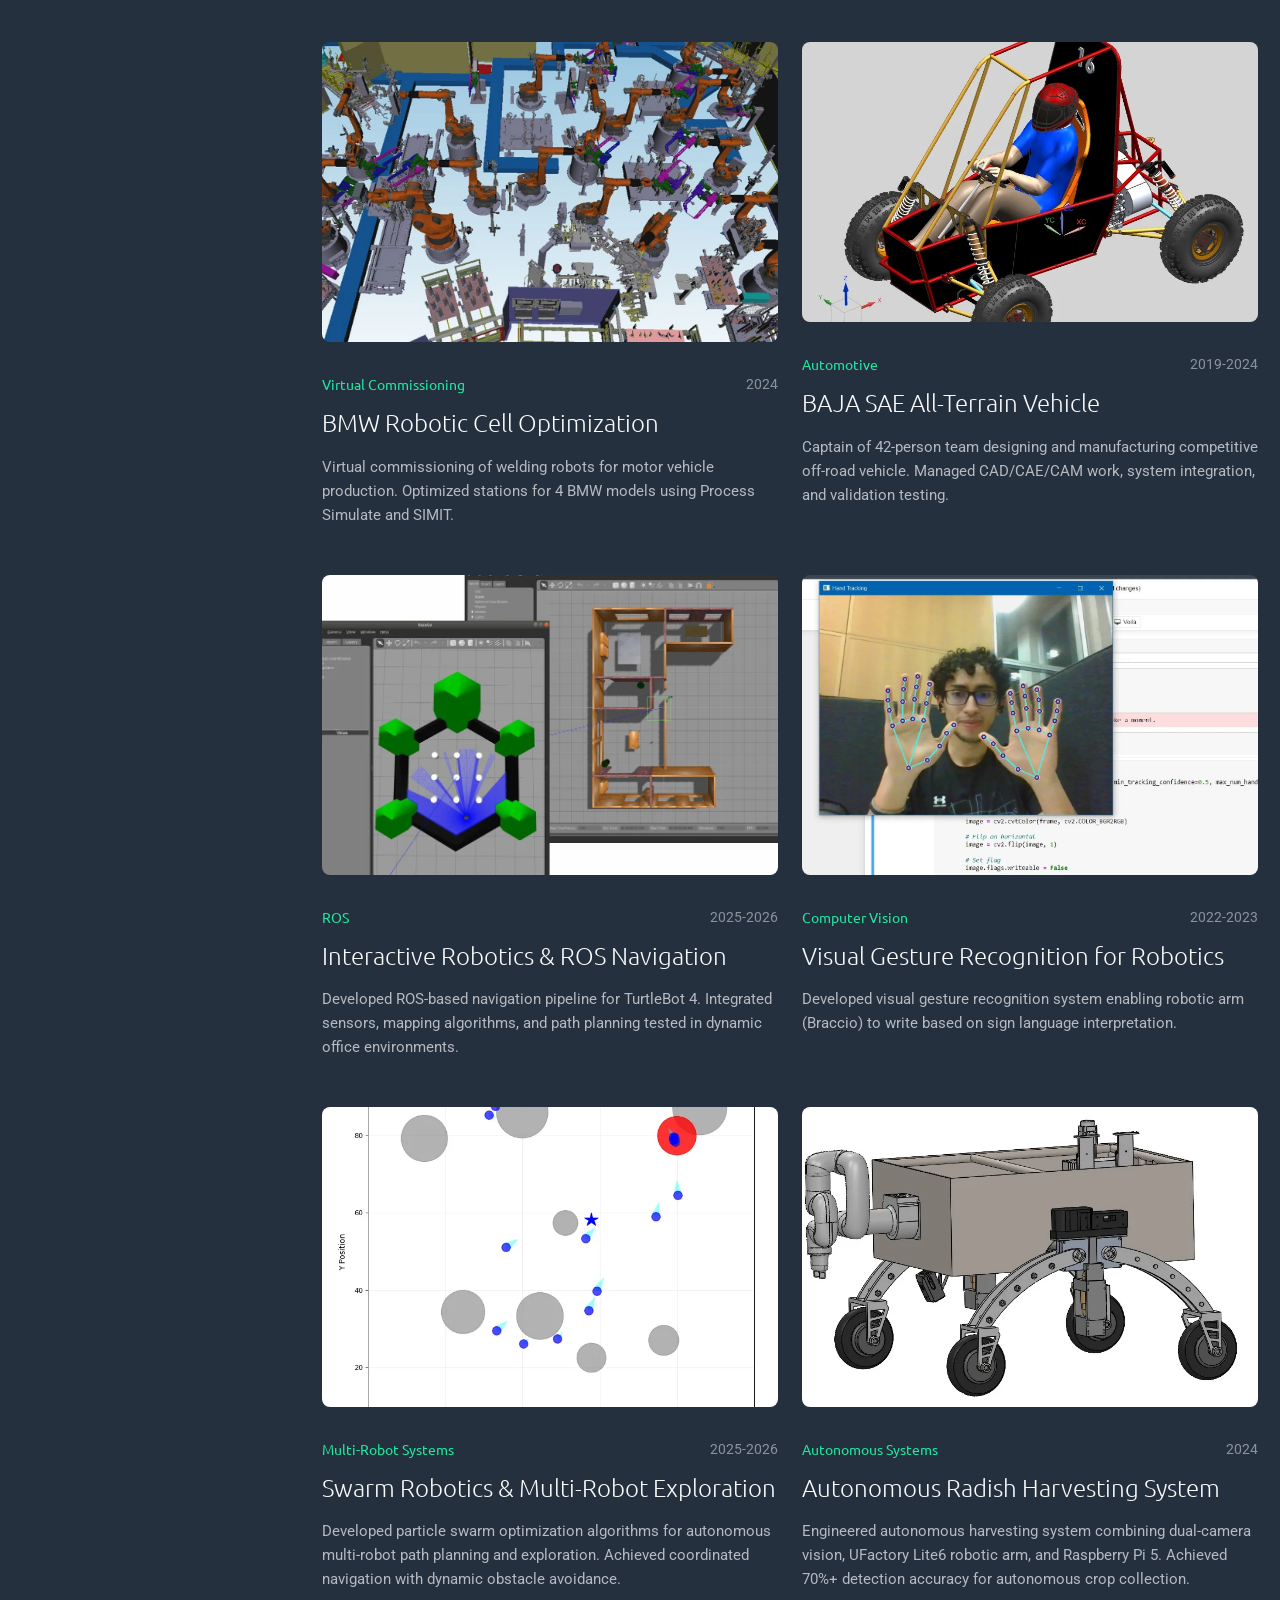
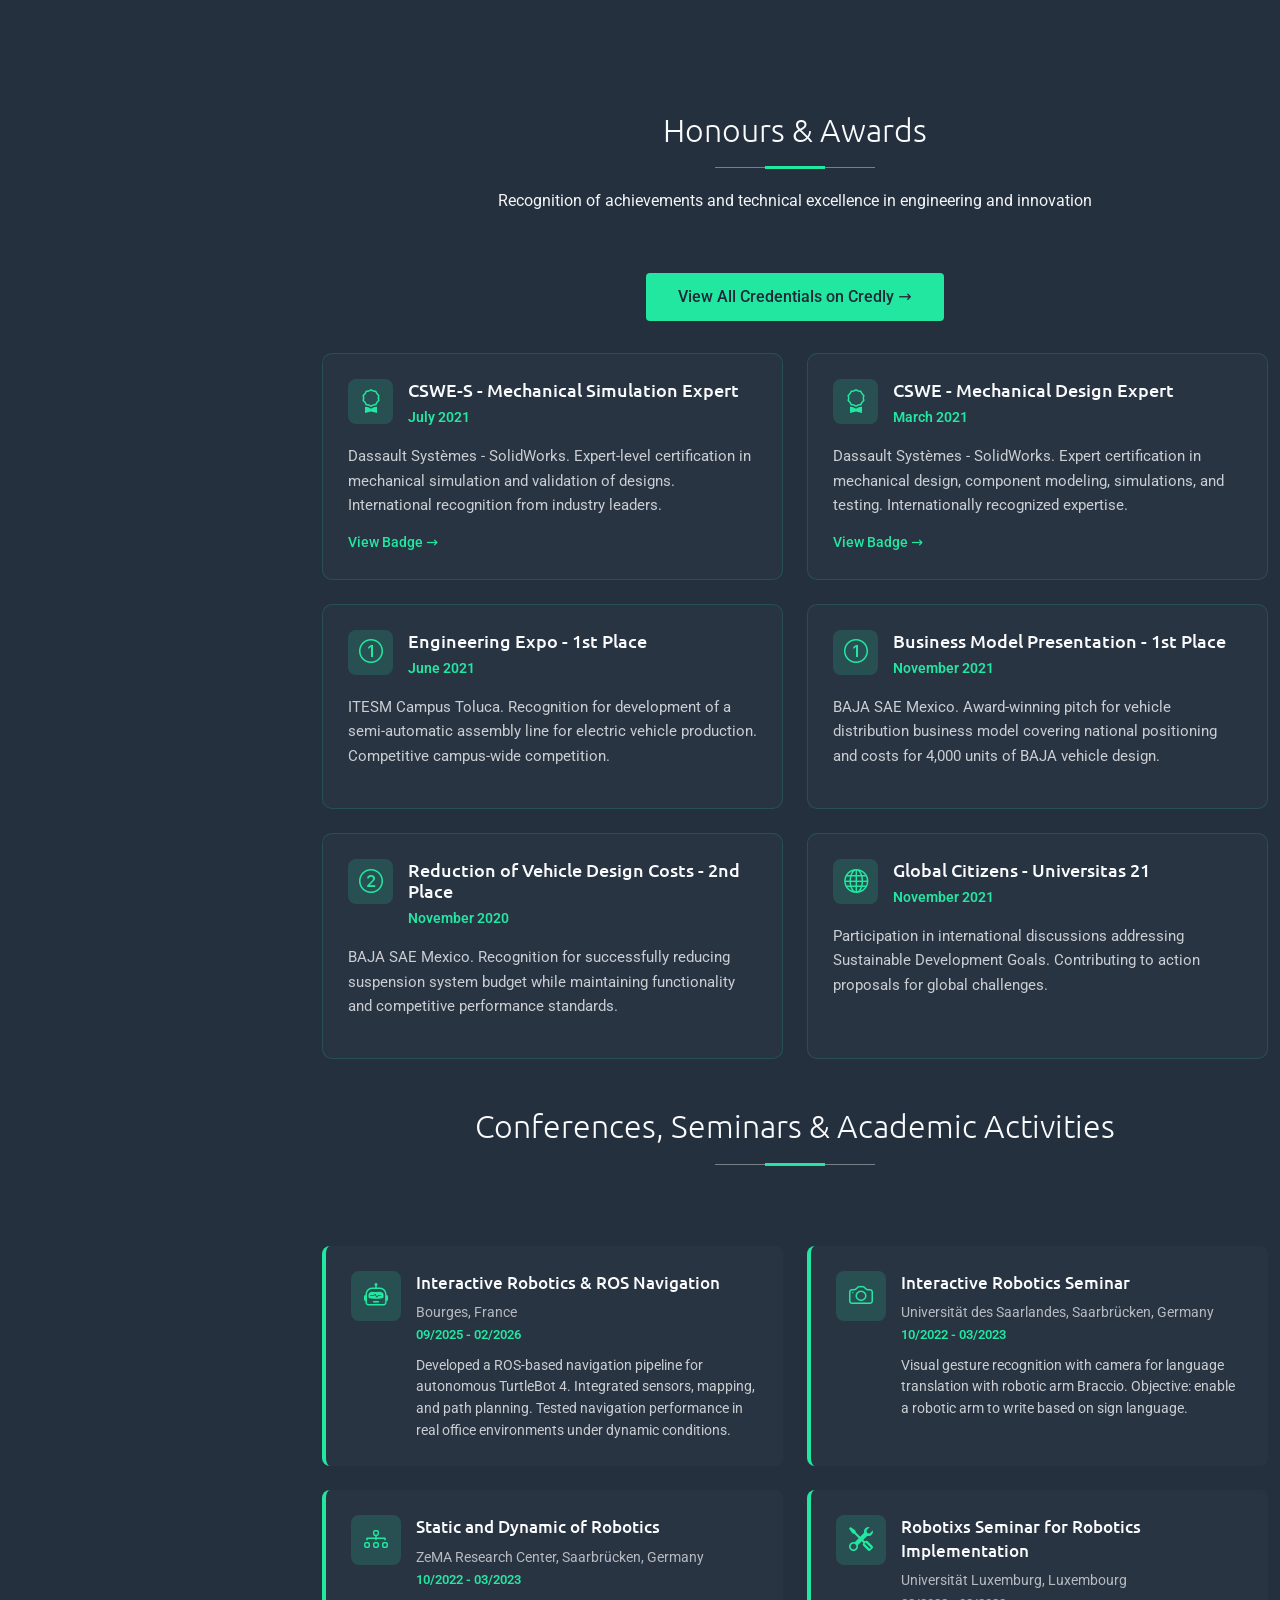
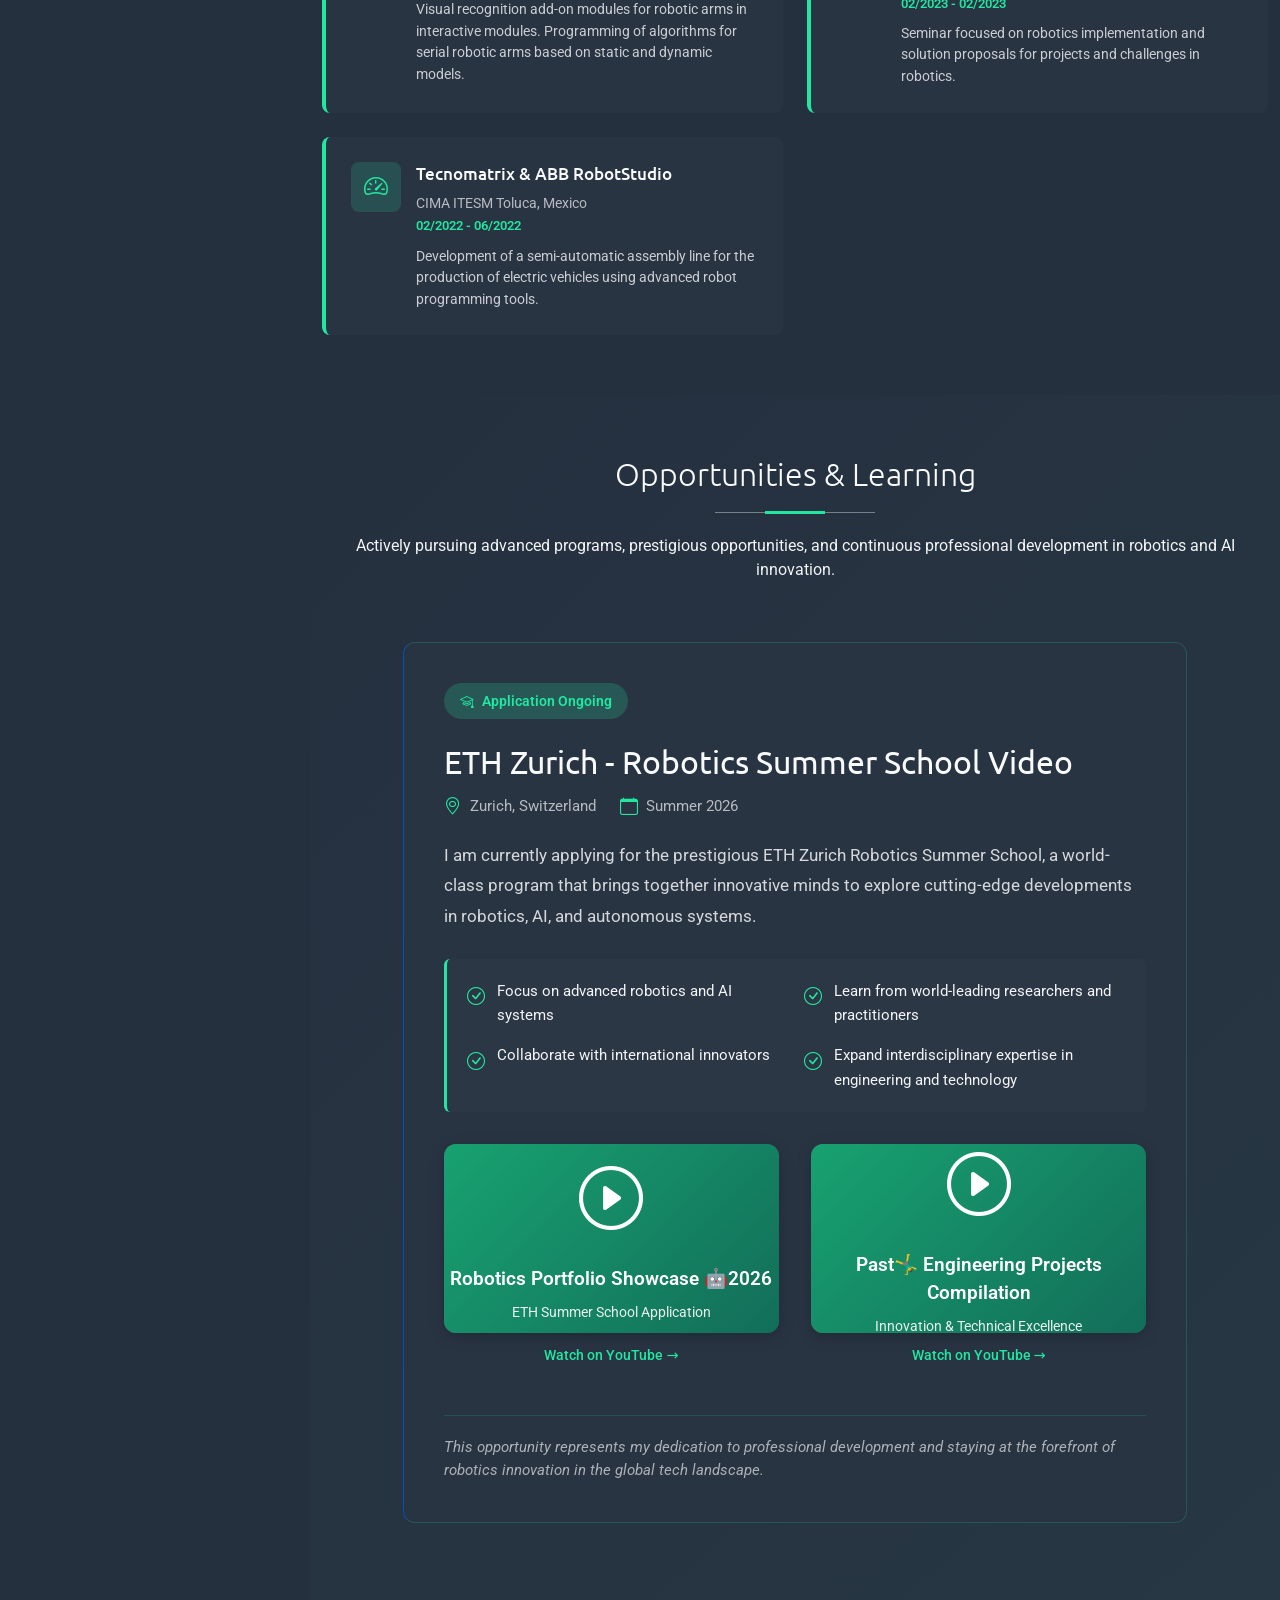
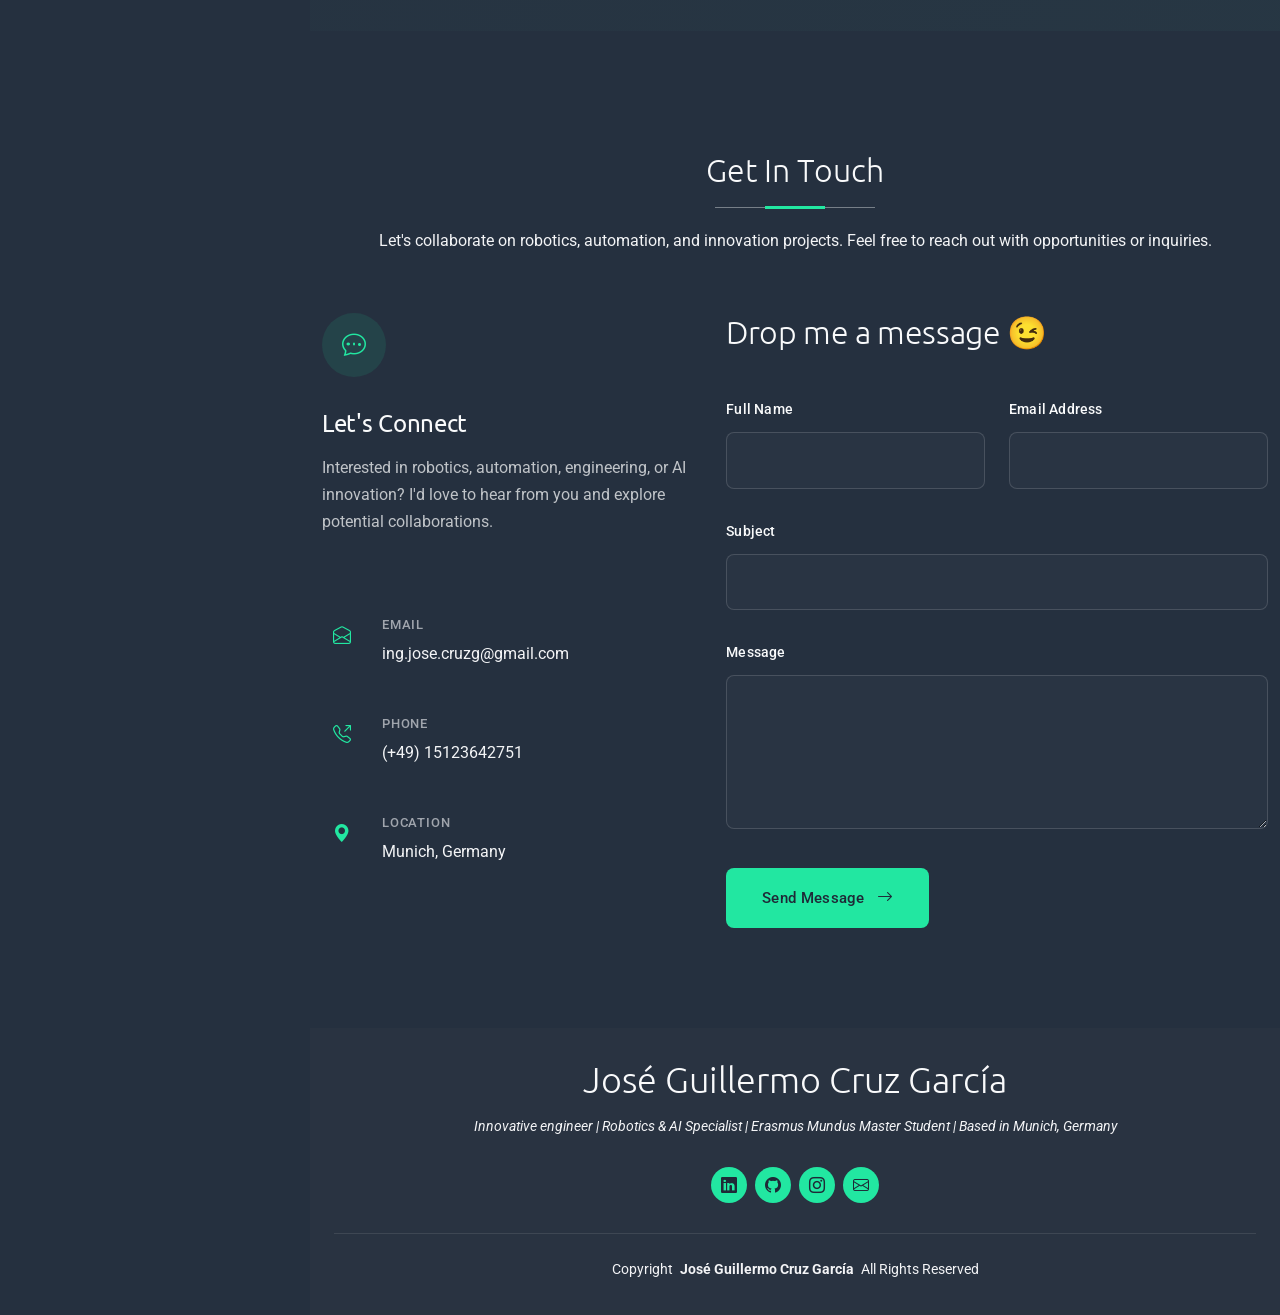
==== commit 86c655ac: "Style left panel scrollbar to match website accent color" ====
--- a/index.html
+++ b/index.html
@@ -26,6 +26,62 @@
 
   <!-- Main CSS File -->
   <link href="assets/css/main.css" rel="stylesheet">
+
+  <!-- Force Header Always Visible -->
+  <style>
+    @media (max-width: 1199px) {
+      #header {
+        position: fixed !important;
+        left: 0 !important;
+        top: 0 !important;
+        width: 300px !important;
+        height: 100vh !important;
+        z-index: 999 !important;
+        display: flex !important;
+      }
+      
+      .header-toggle {
+        display: none !important;
+      }
+      
+      body {
+        margin-left: 300px !important;
+      }
+      
+      main {
+        margin-left: 0 !important;
+      }
+    }
+    
+    /* Custom Scrollbar for Header */
+    #header {
+      overflow-y: auto;
+    }
+    
+    #header::-webkit-scrollbar {
+      width: 8px;
+    }
+    
+    #header::-webkit-scrollbar-track {
+      background: rgba(243, 244, 246, 0.05);
+    }
+    
+    #header::-webkit-scrollbar-thumb {
+      background: #22e7a1;
+      border-radius: 4px;
+    }
+    
+    #header::-webkit-scrollbar-thumb:hover {
+      background: #1a9d7f;
+      cursor: pointer;
+    }
+    
+    /* Firefox Scrollbar */
+    #header {
+      scrollbar-color: #22e7a1 rgba(243, 244, 246, 0.05);
+      scrollbar-width: thin;
+    }
+  </style>
 
   <!-- =======================================================
   * Template Name: MyPage
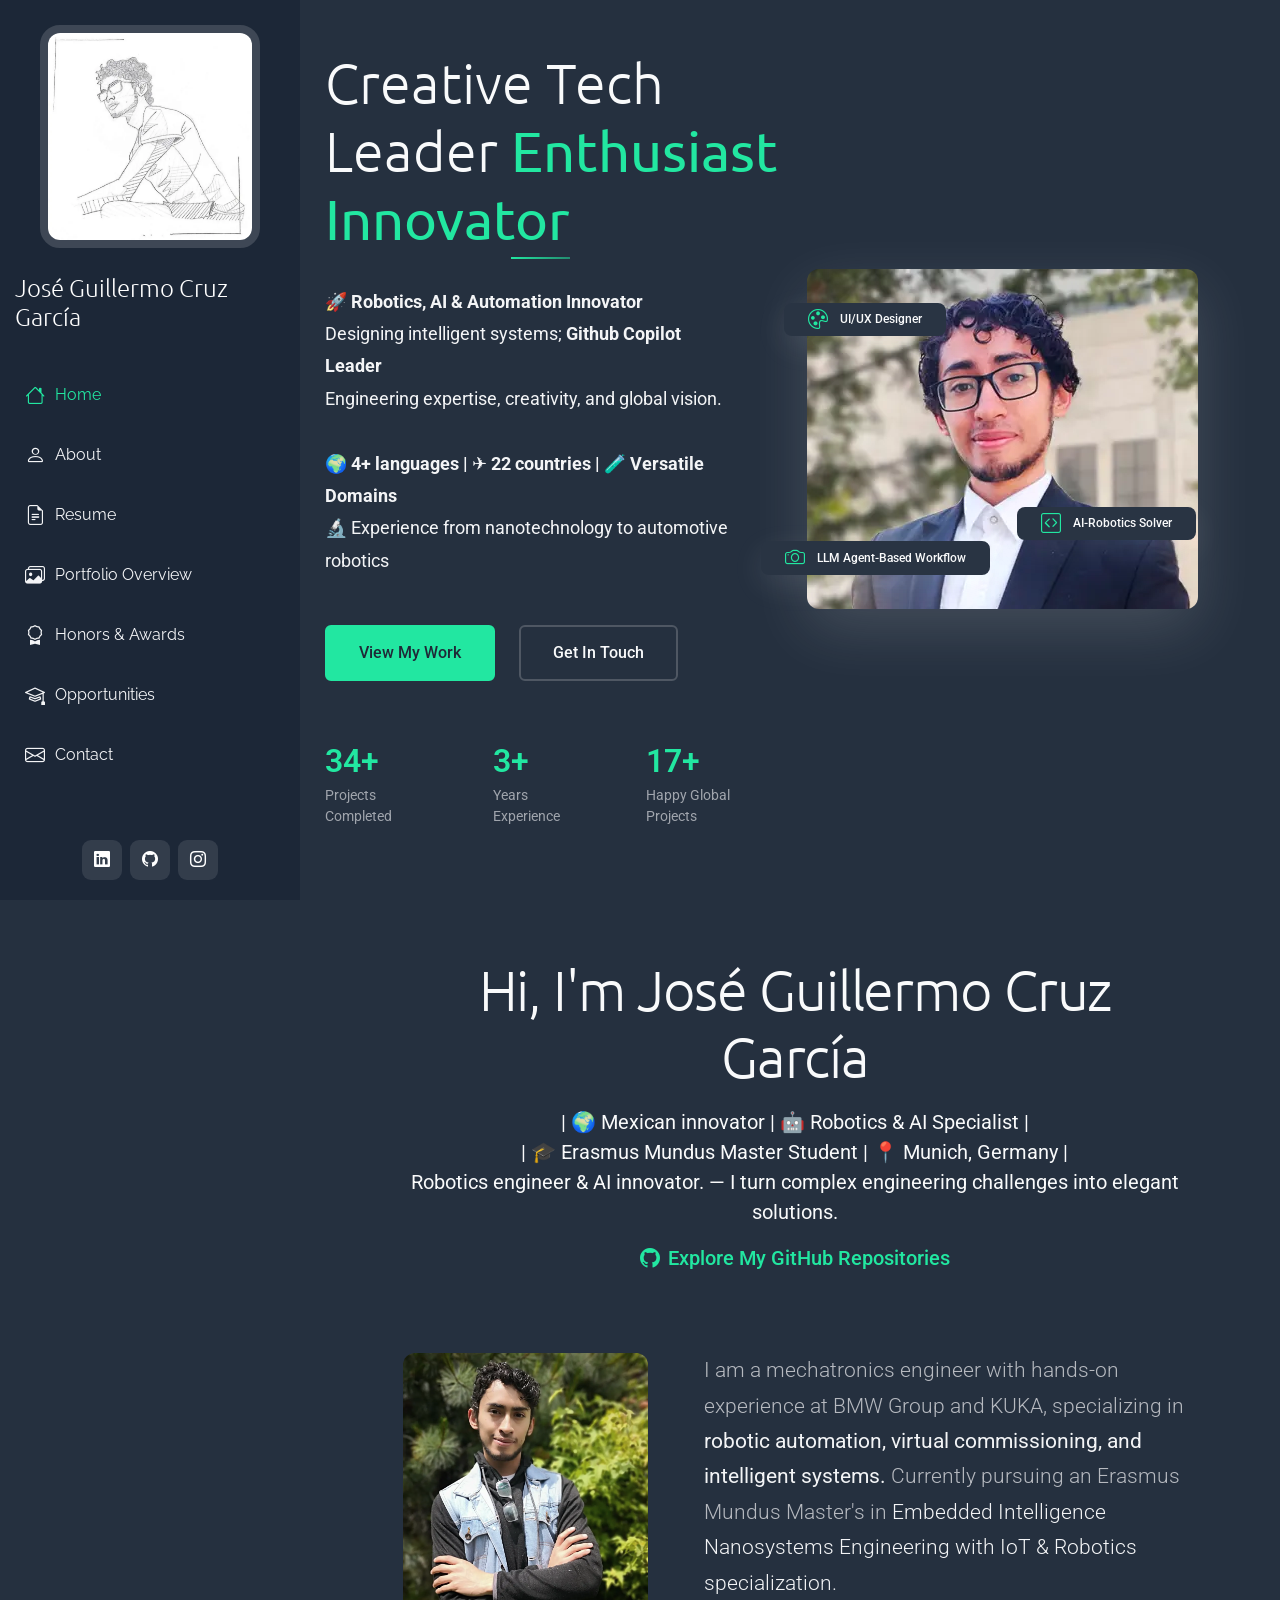
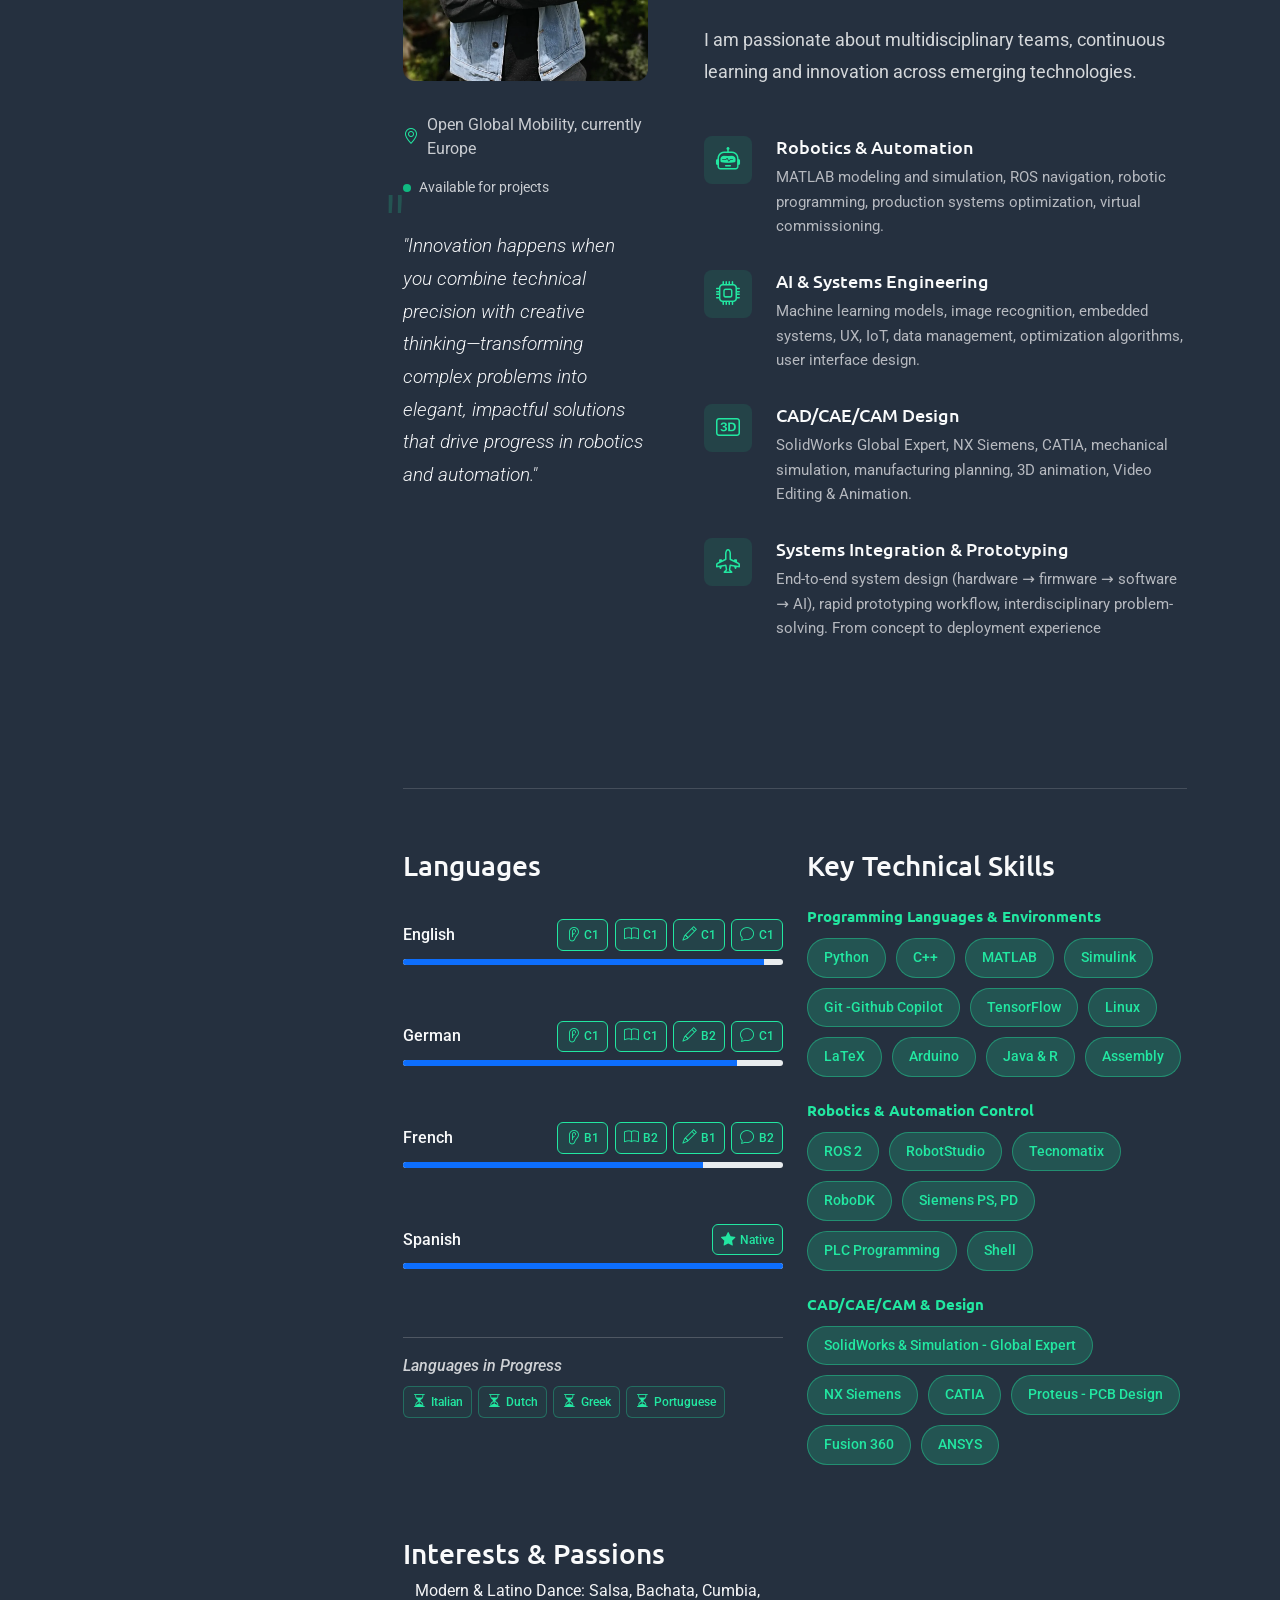
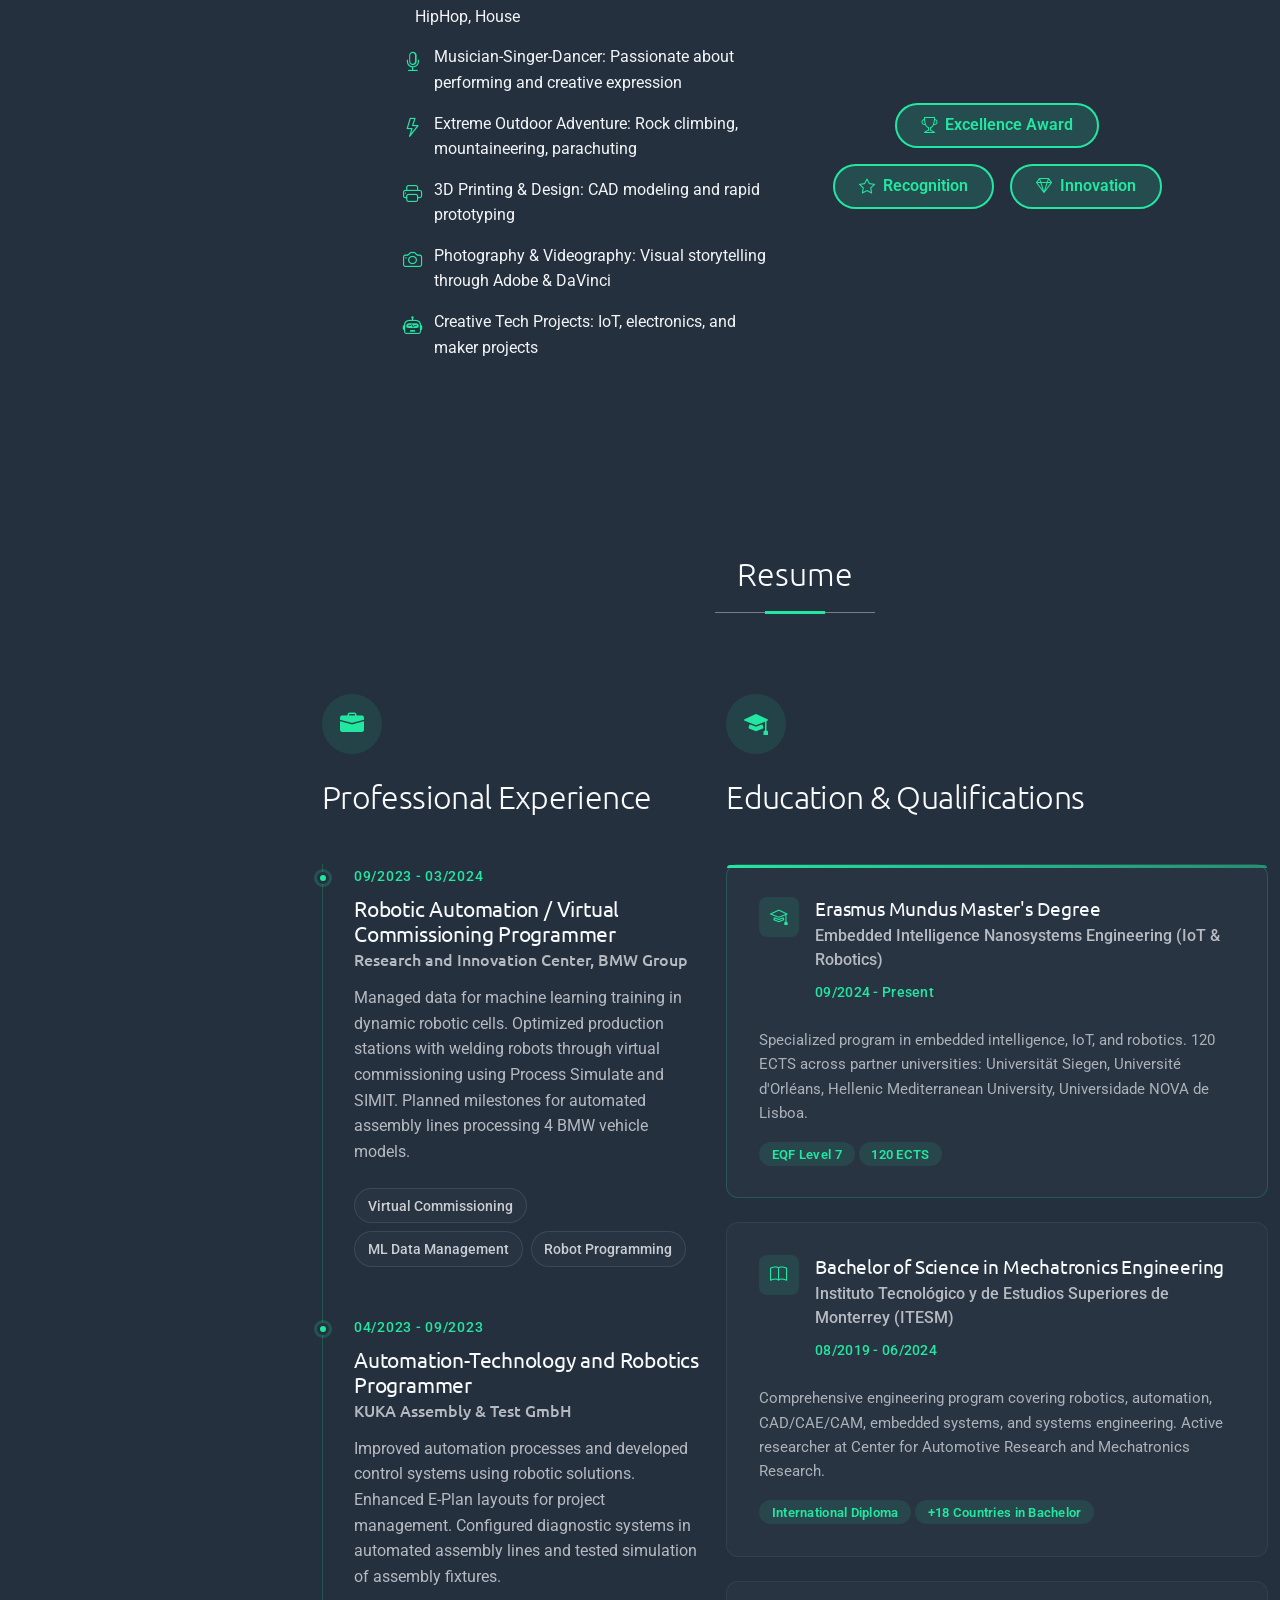
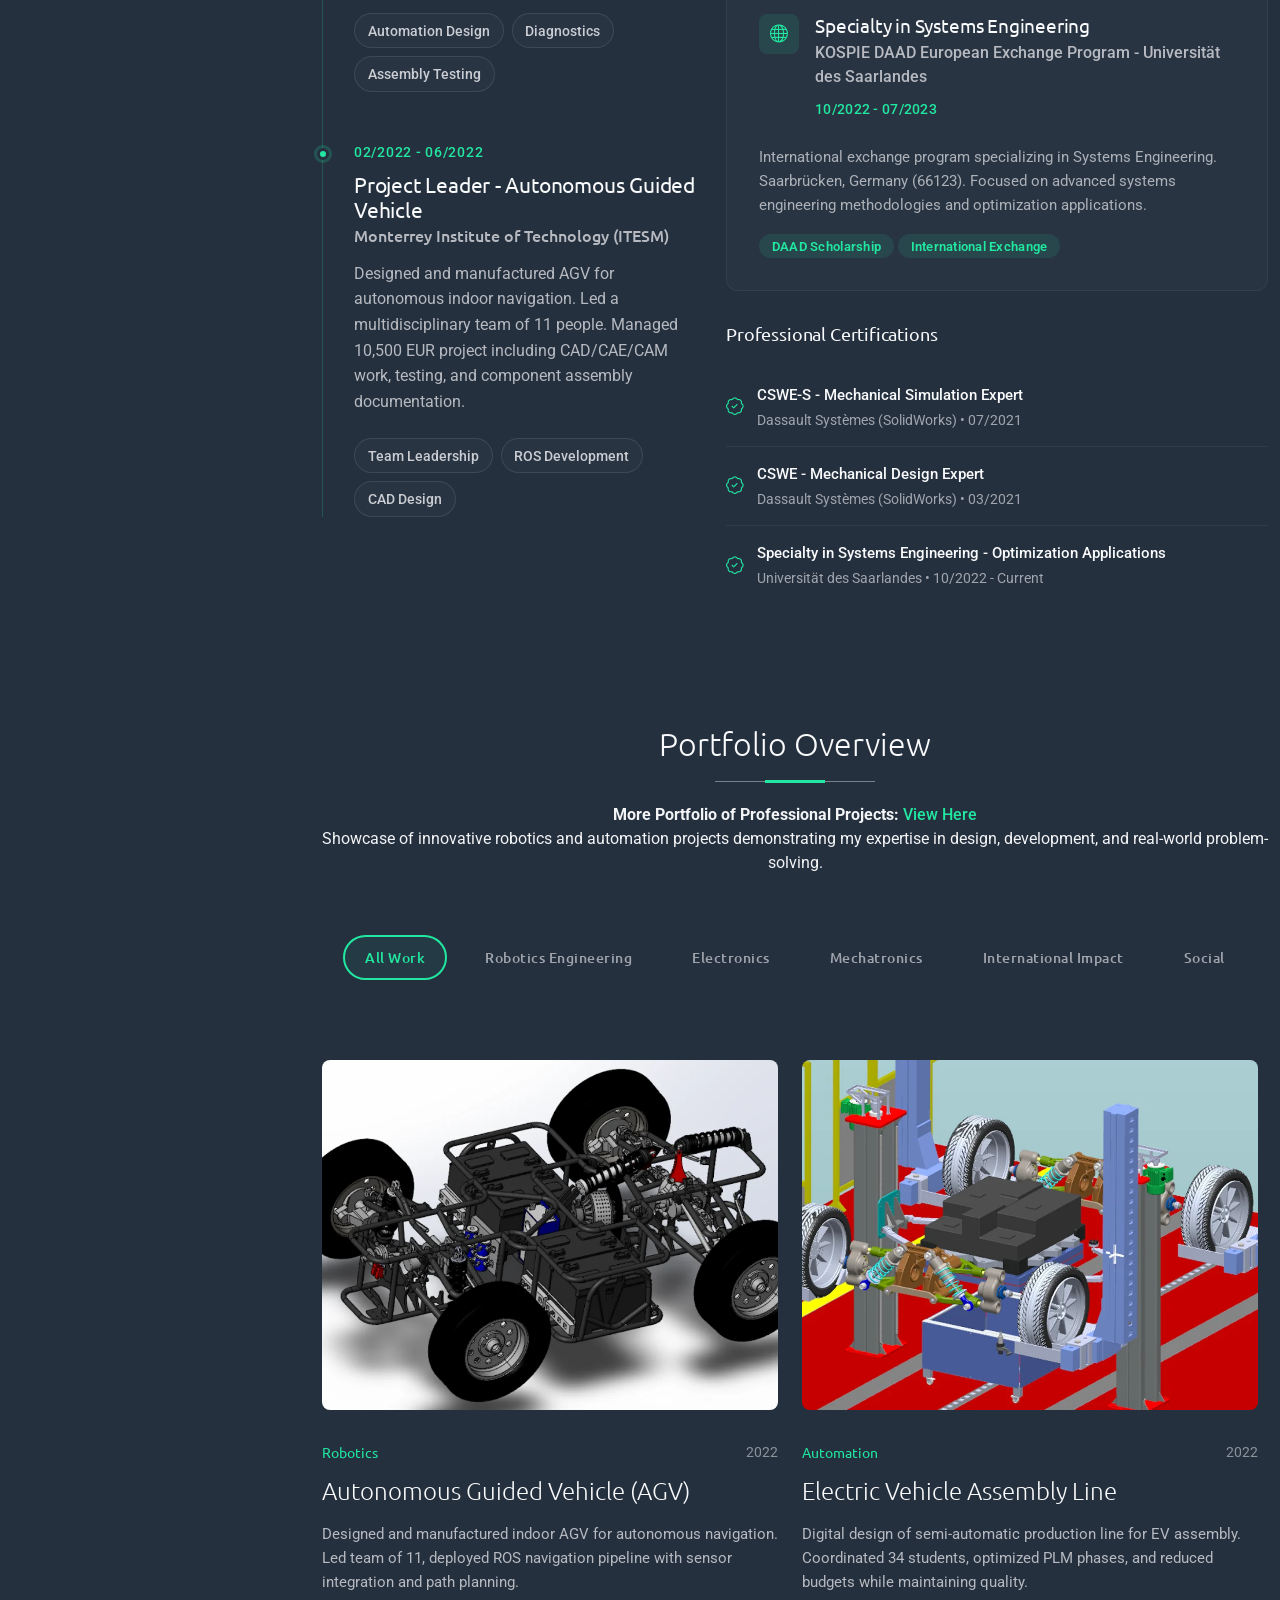
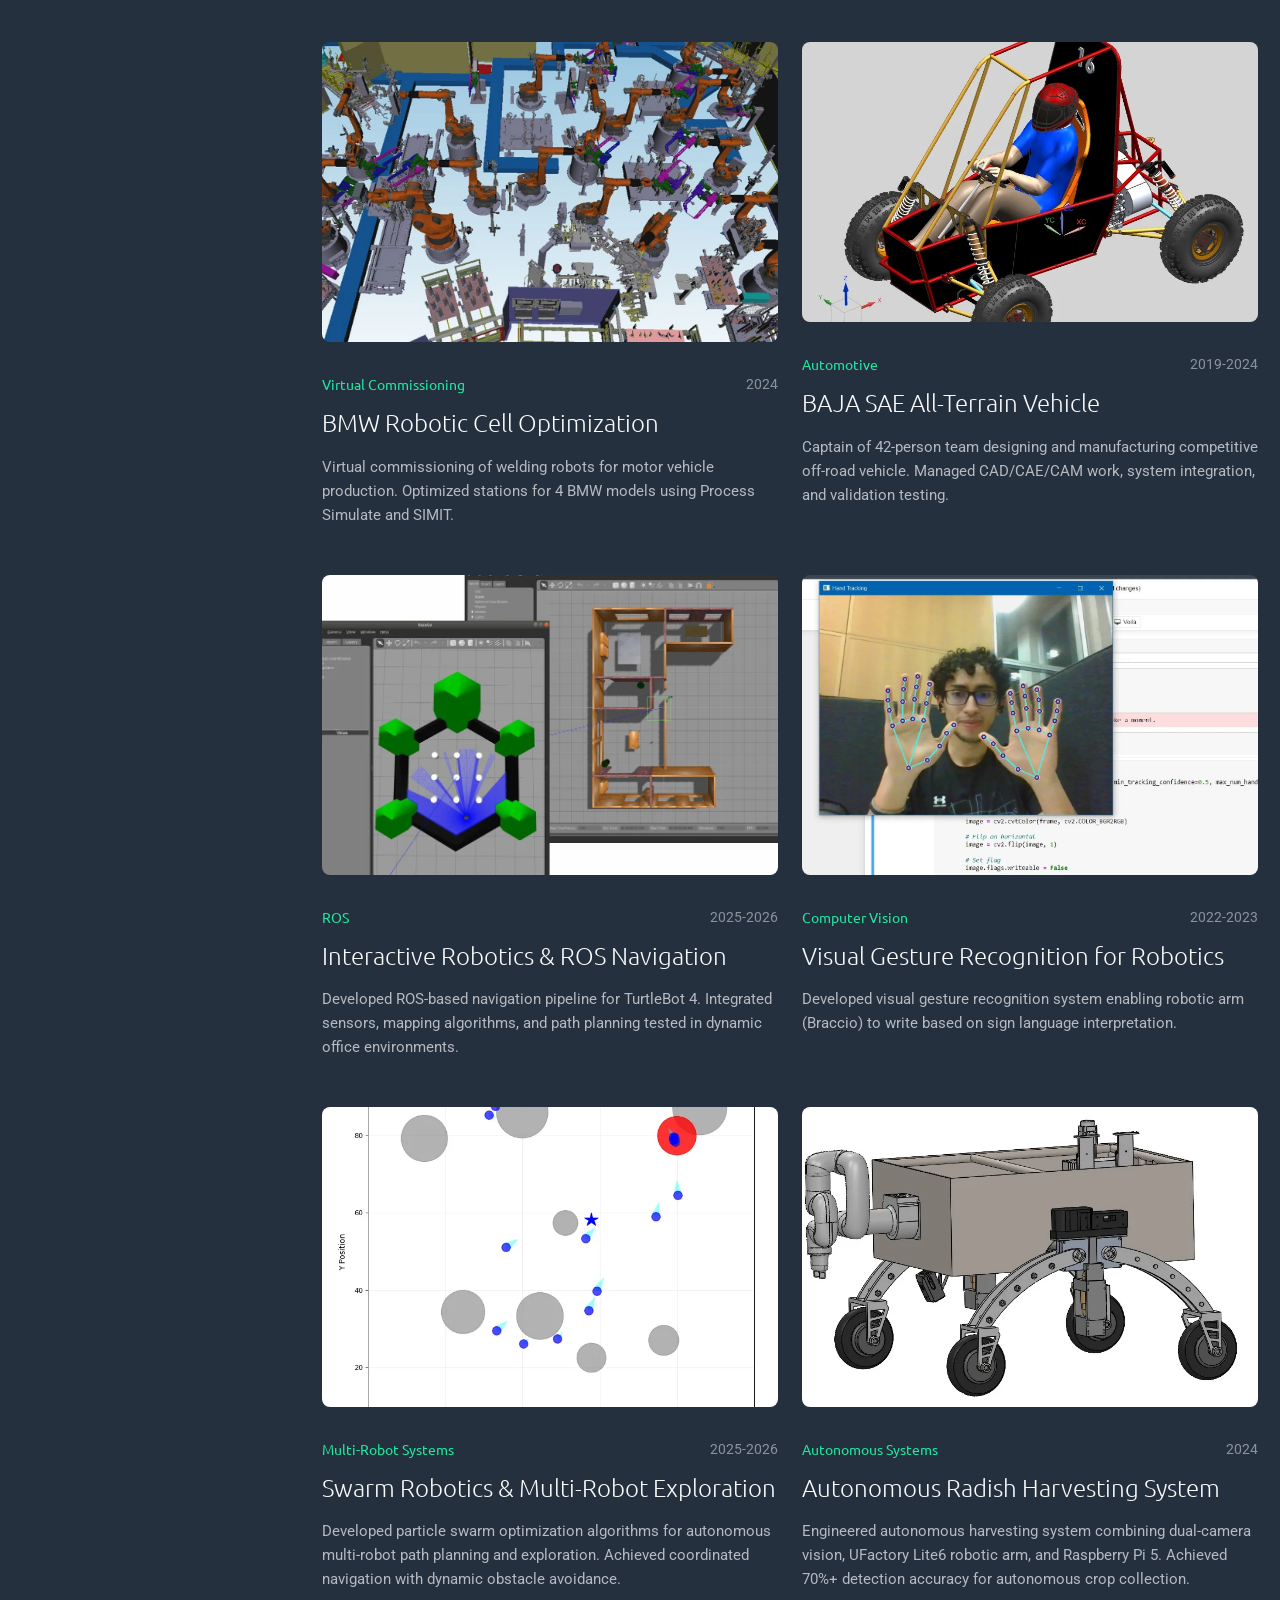
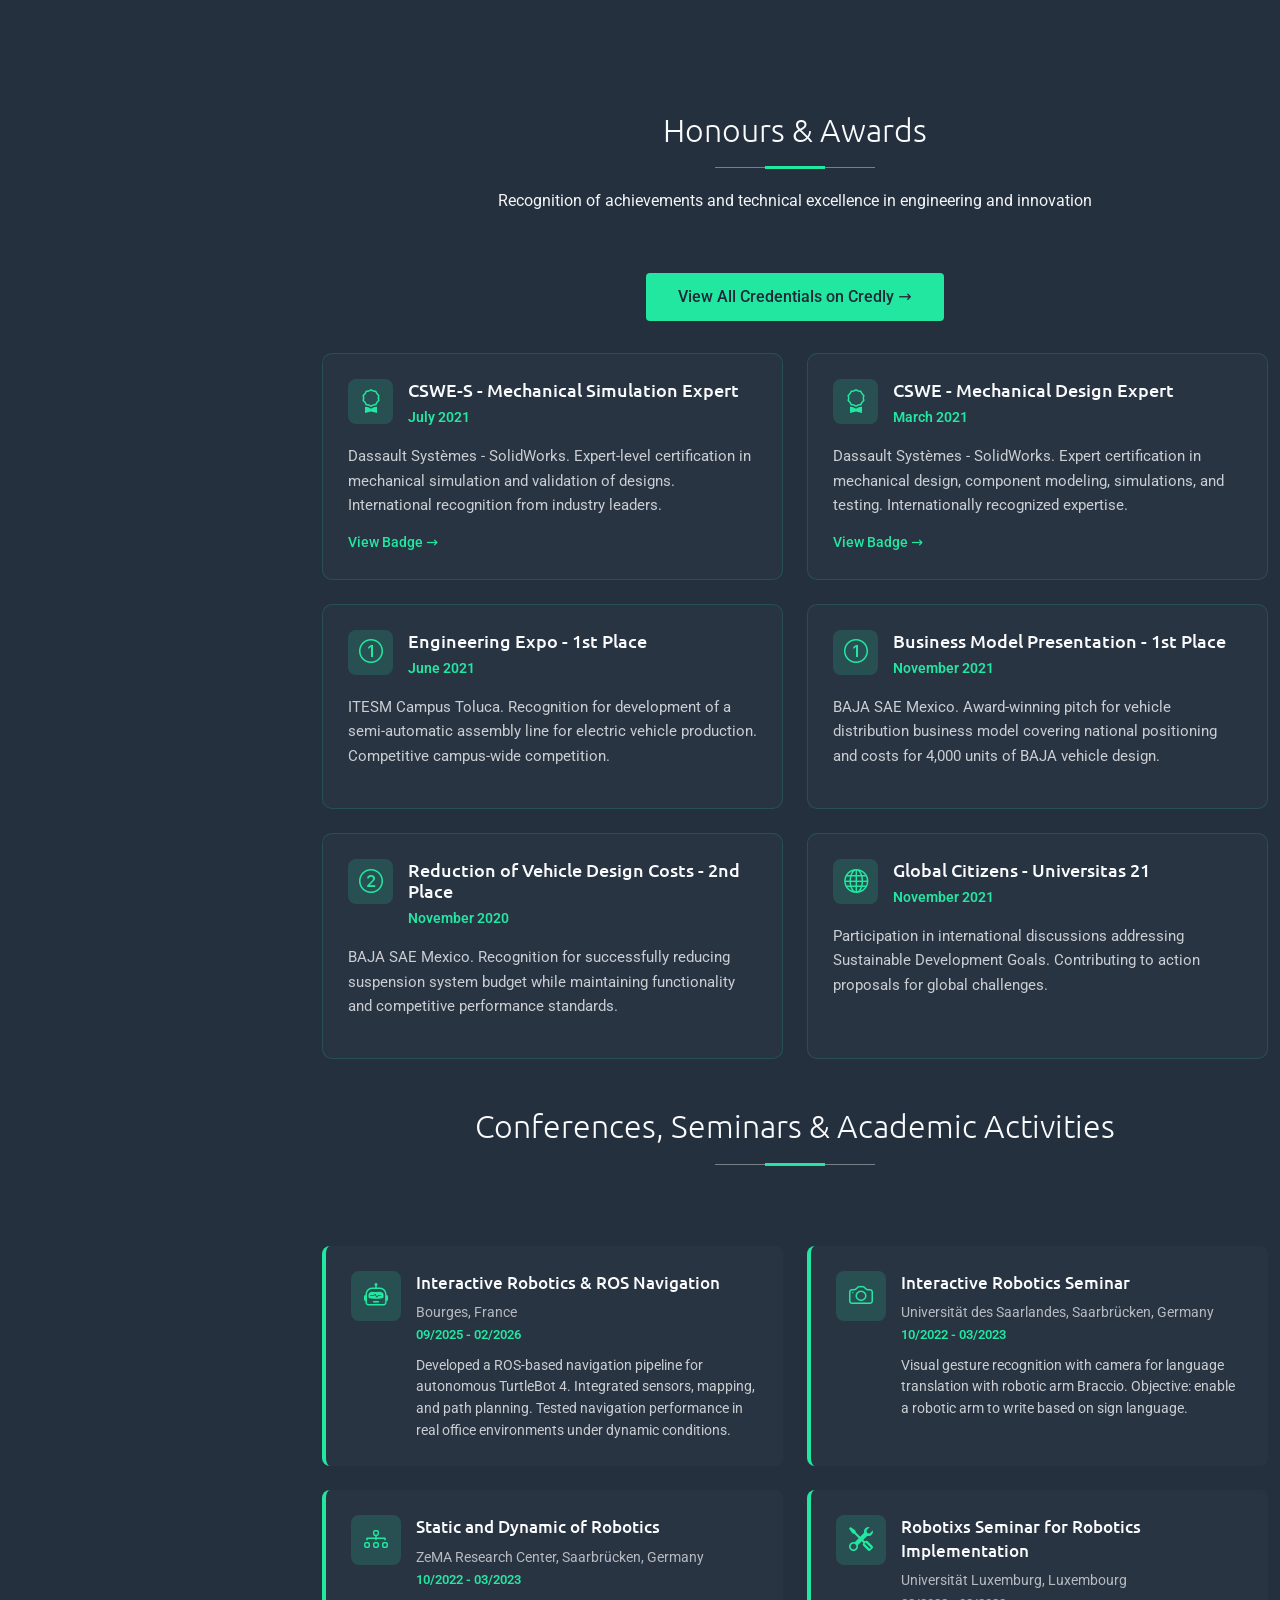
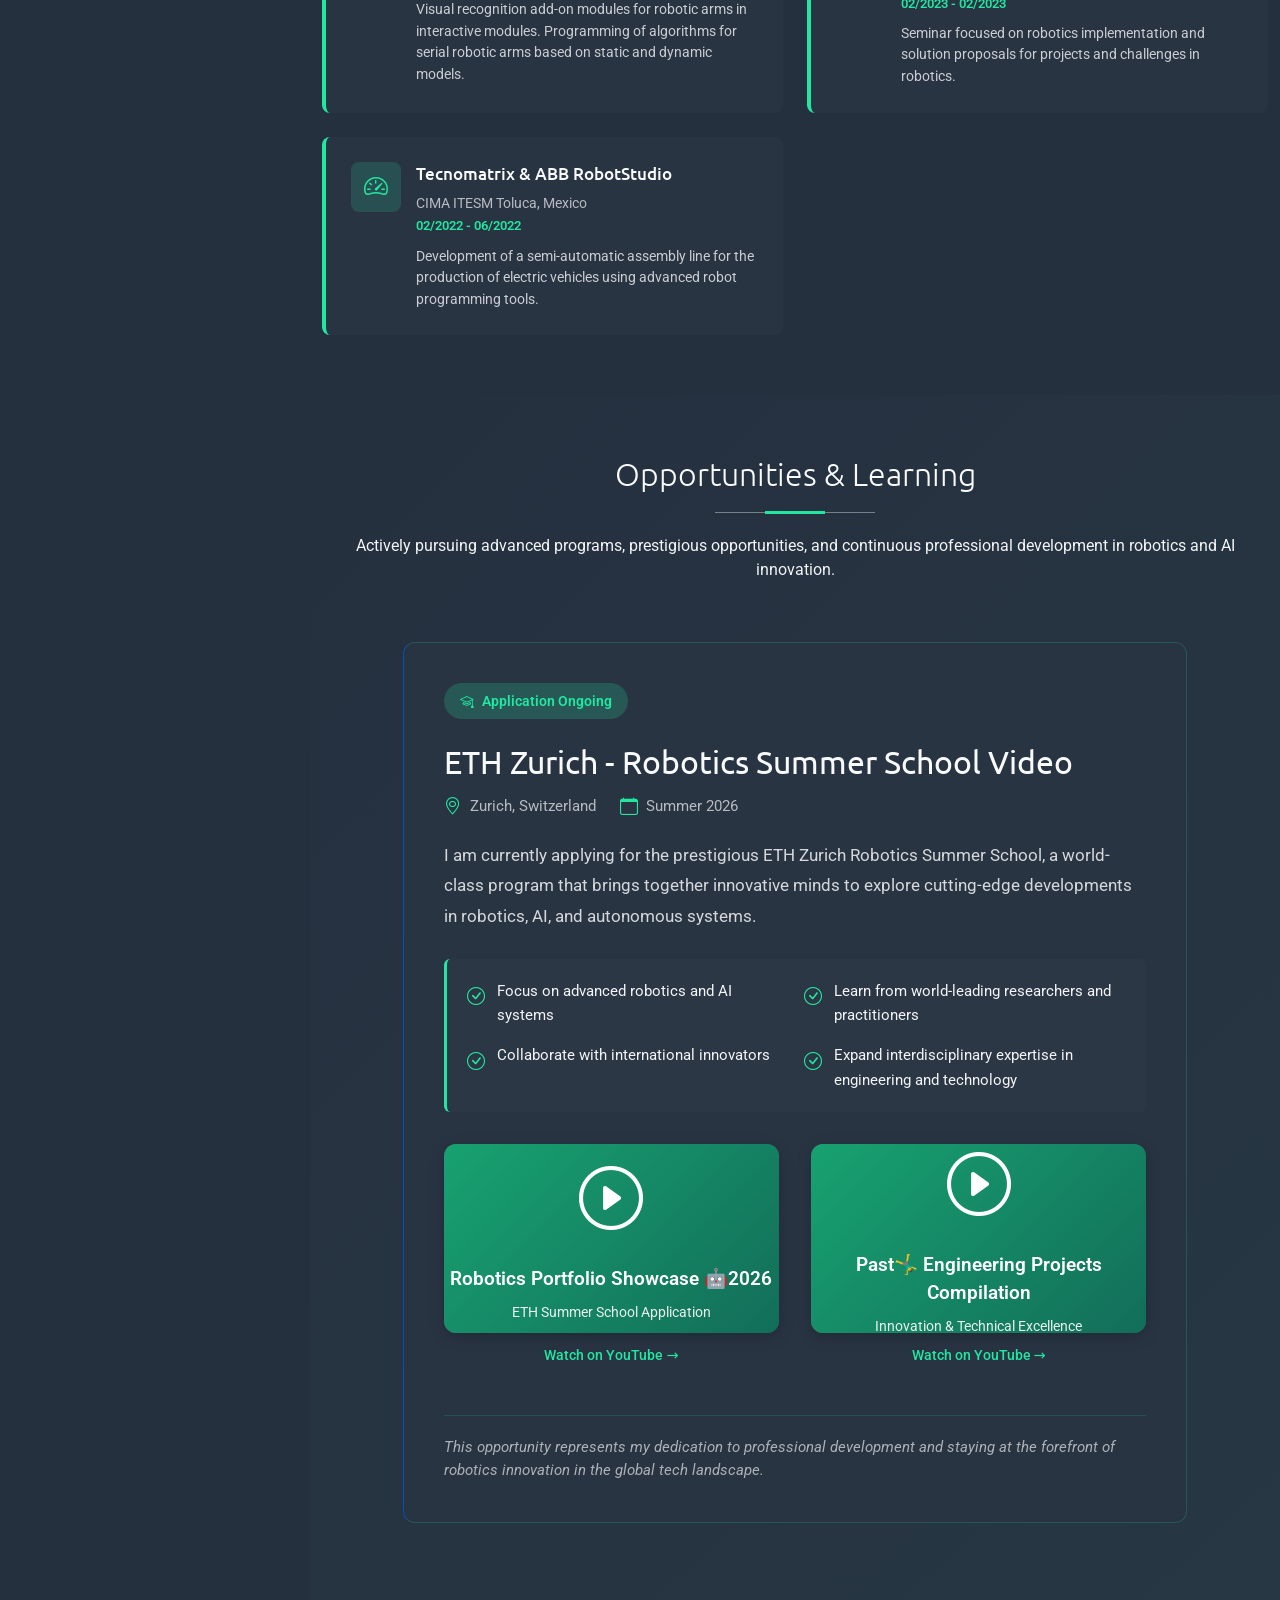
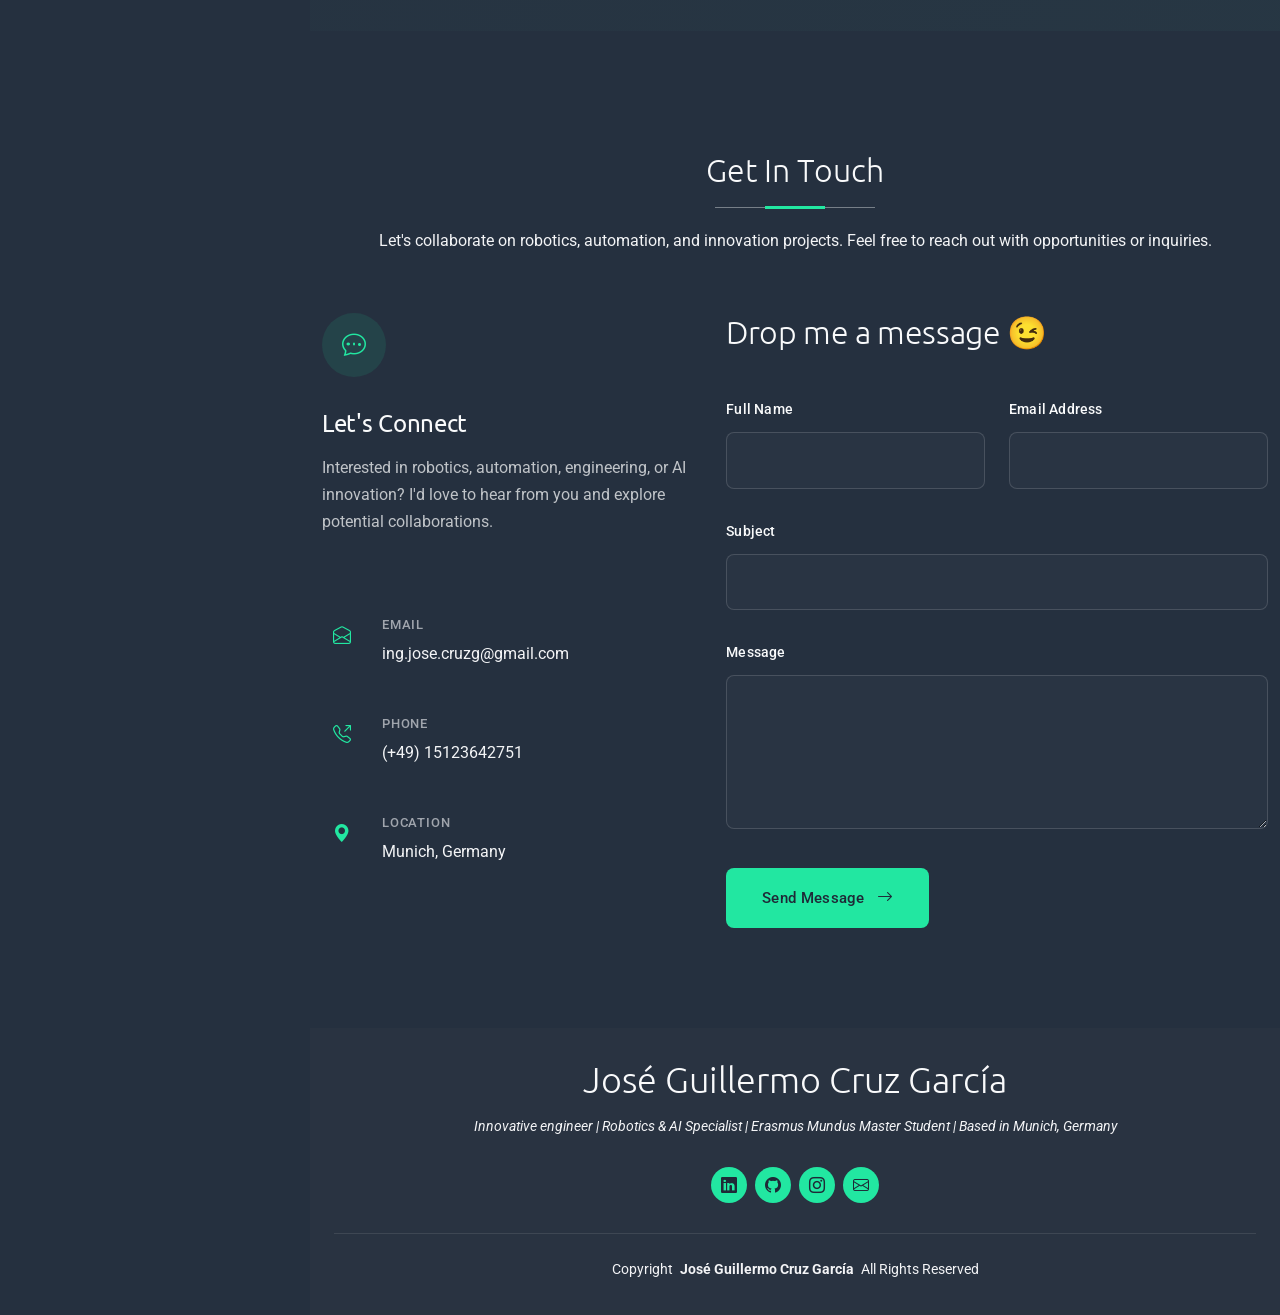
==== commit cdfaa5e1: "Update index.html" ====
--- a/index.html
+++ b/index.html
@@ -184,7 +184,7 @@
                 </div>
                 <div class="floating-card card-3" data-aos="fade-up" data-aos-delay="800">
                   <i class="bi bi-camera"></i>
-                  <span>Memorable XP</span>
+                  <span>LLM Agent-Based Workflow</span>
                 </div>
               </div>
             </div>
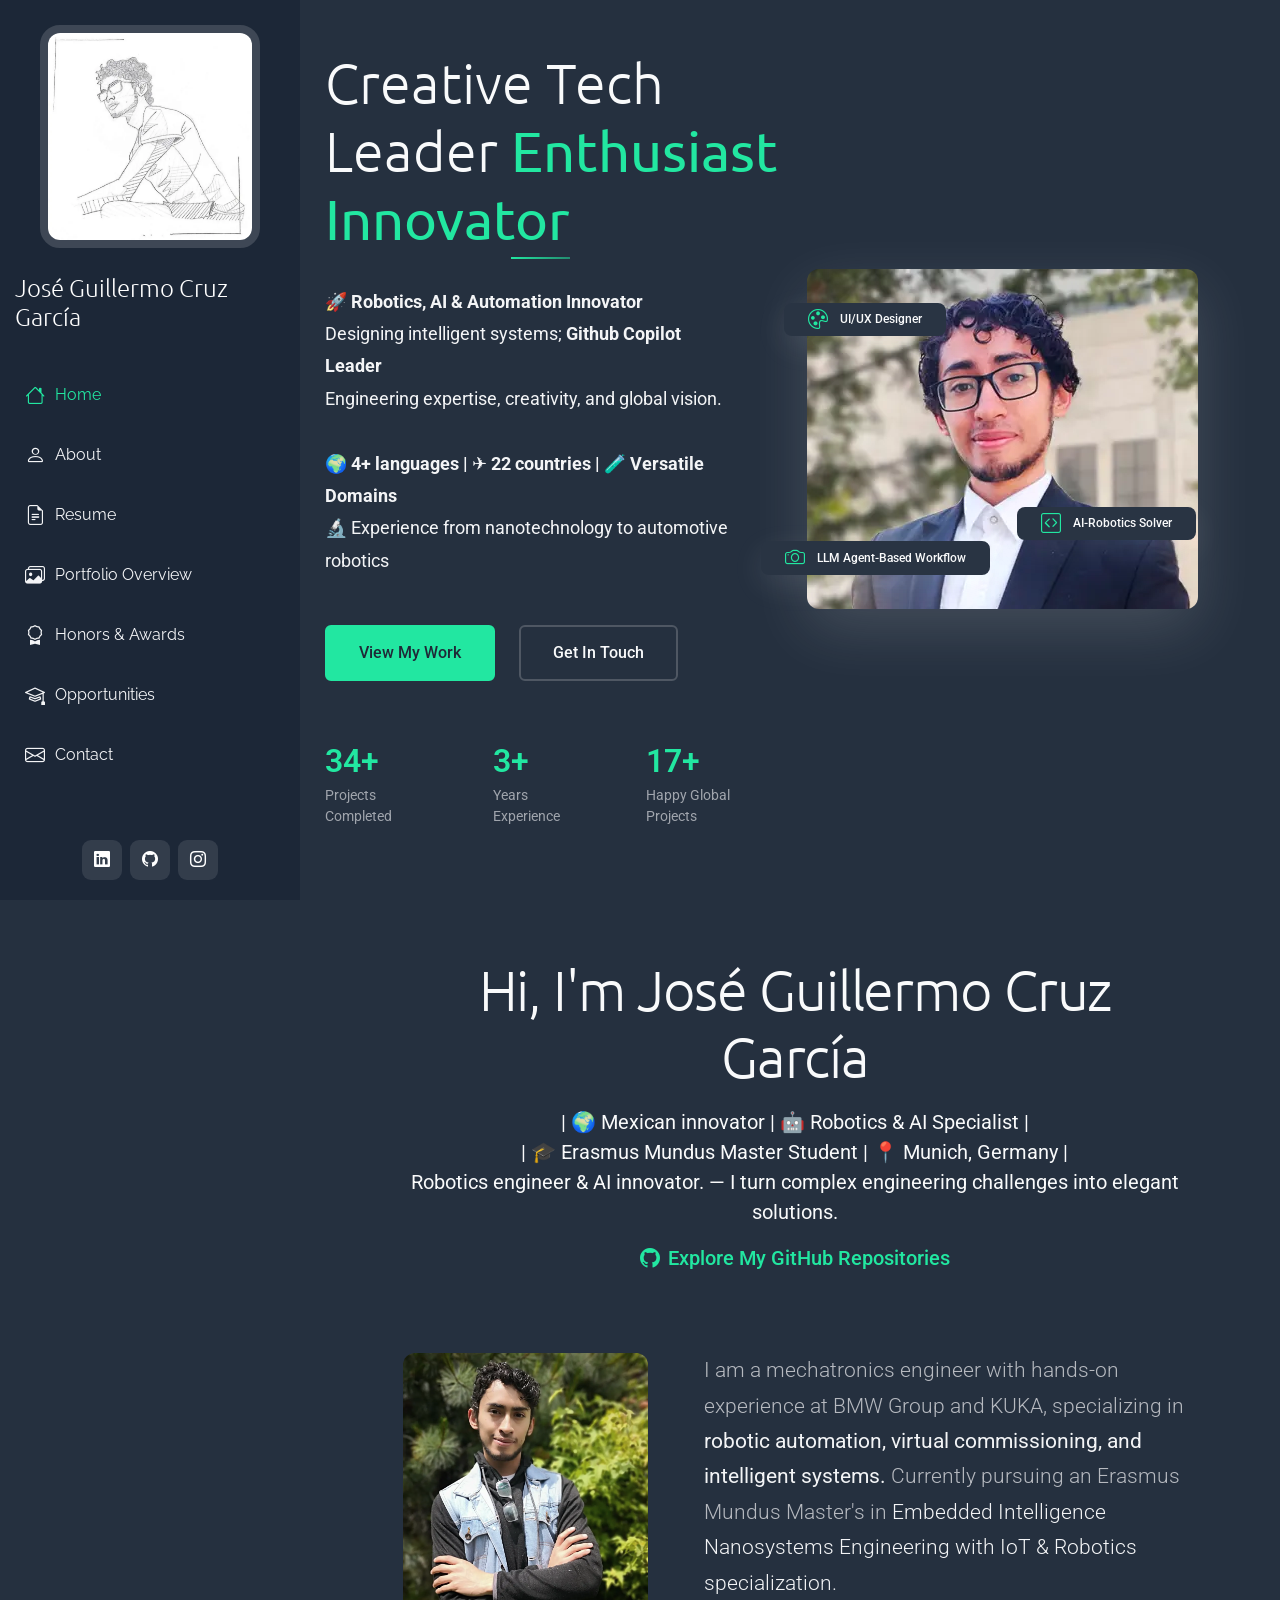
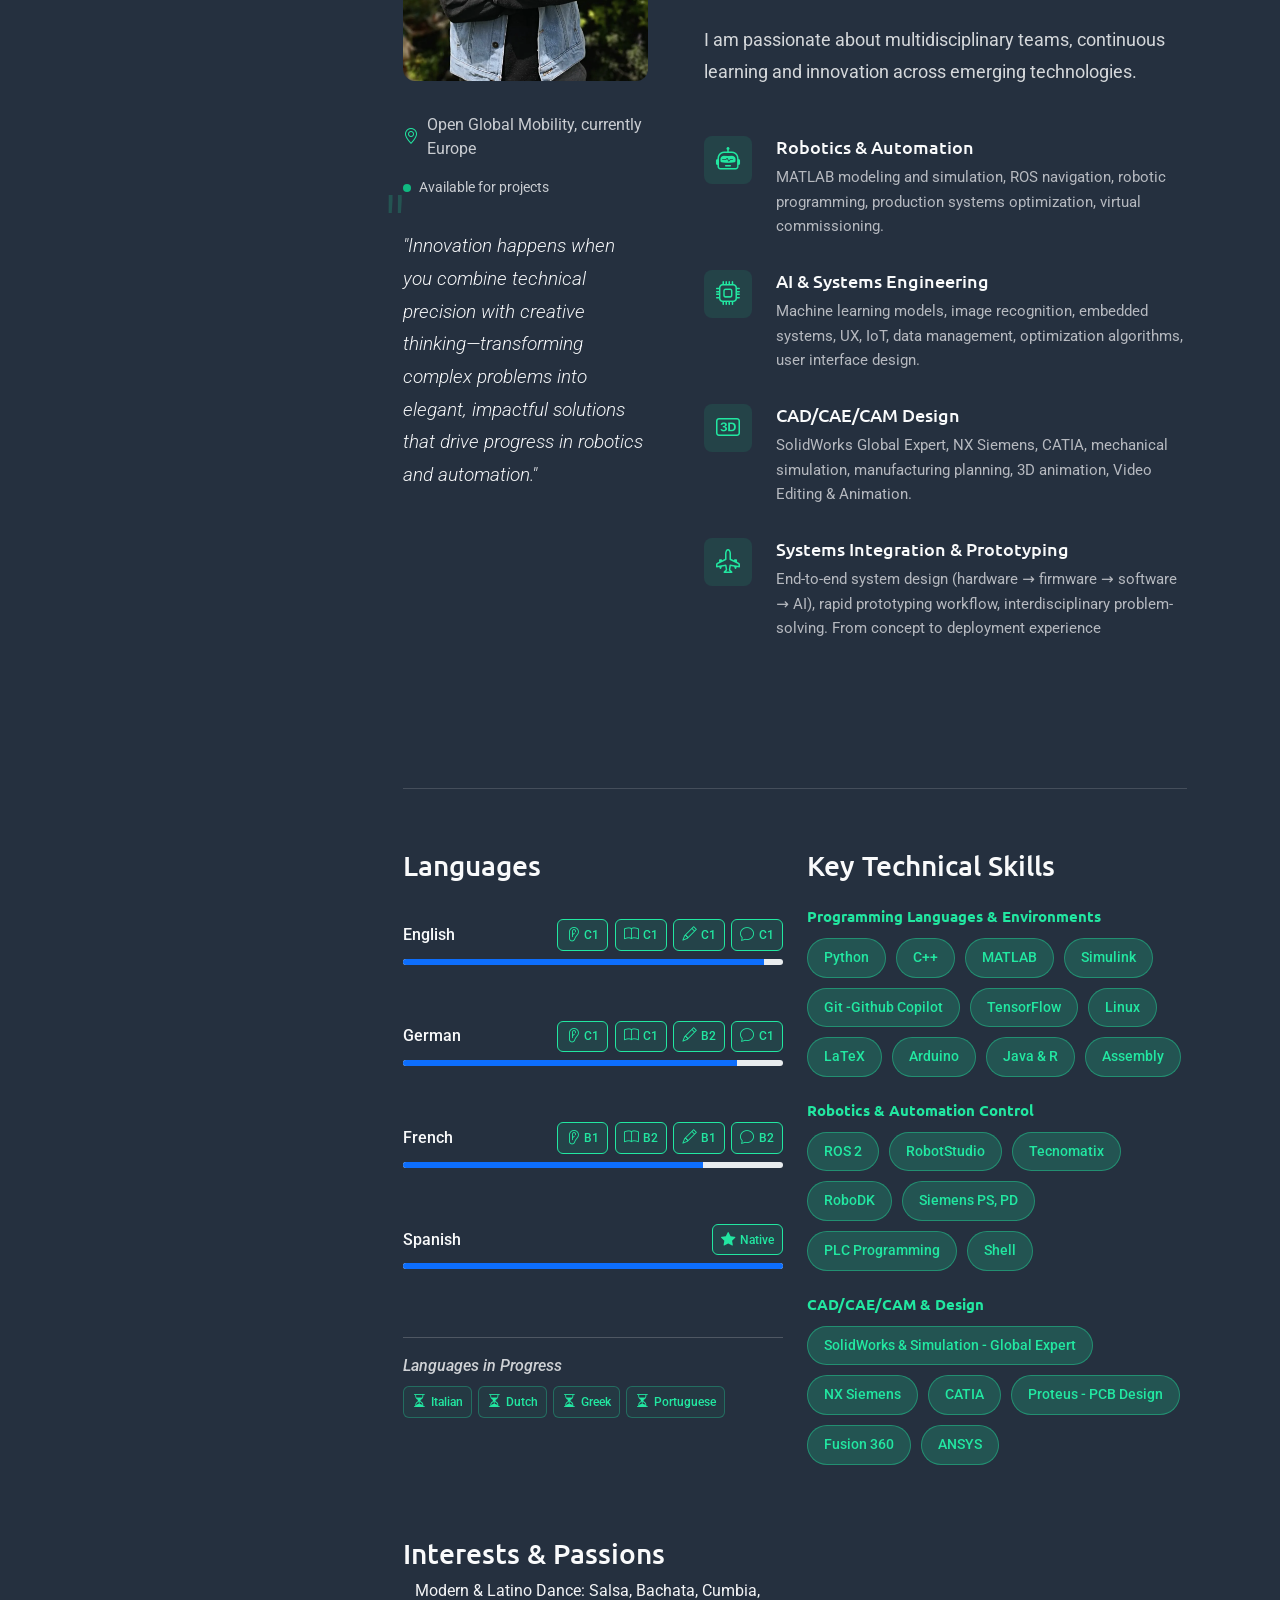
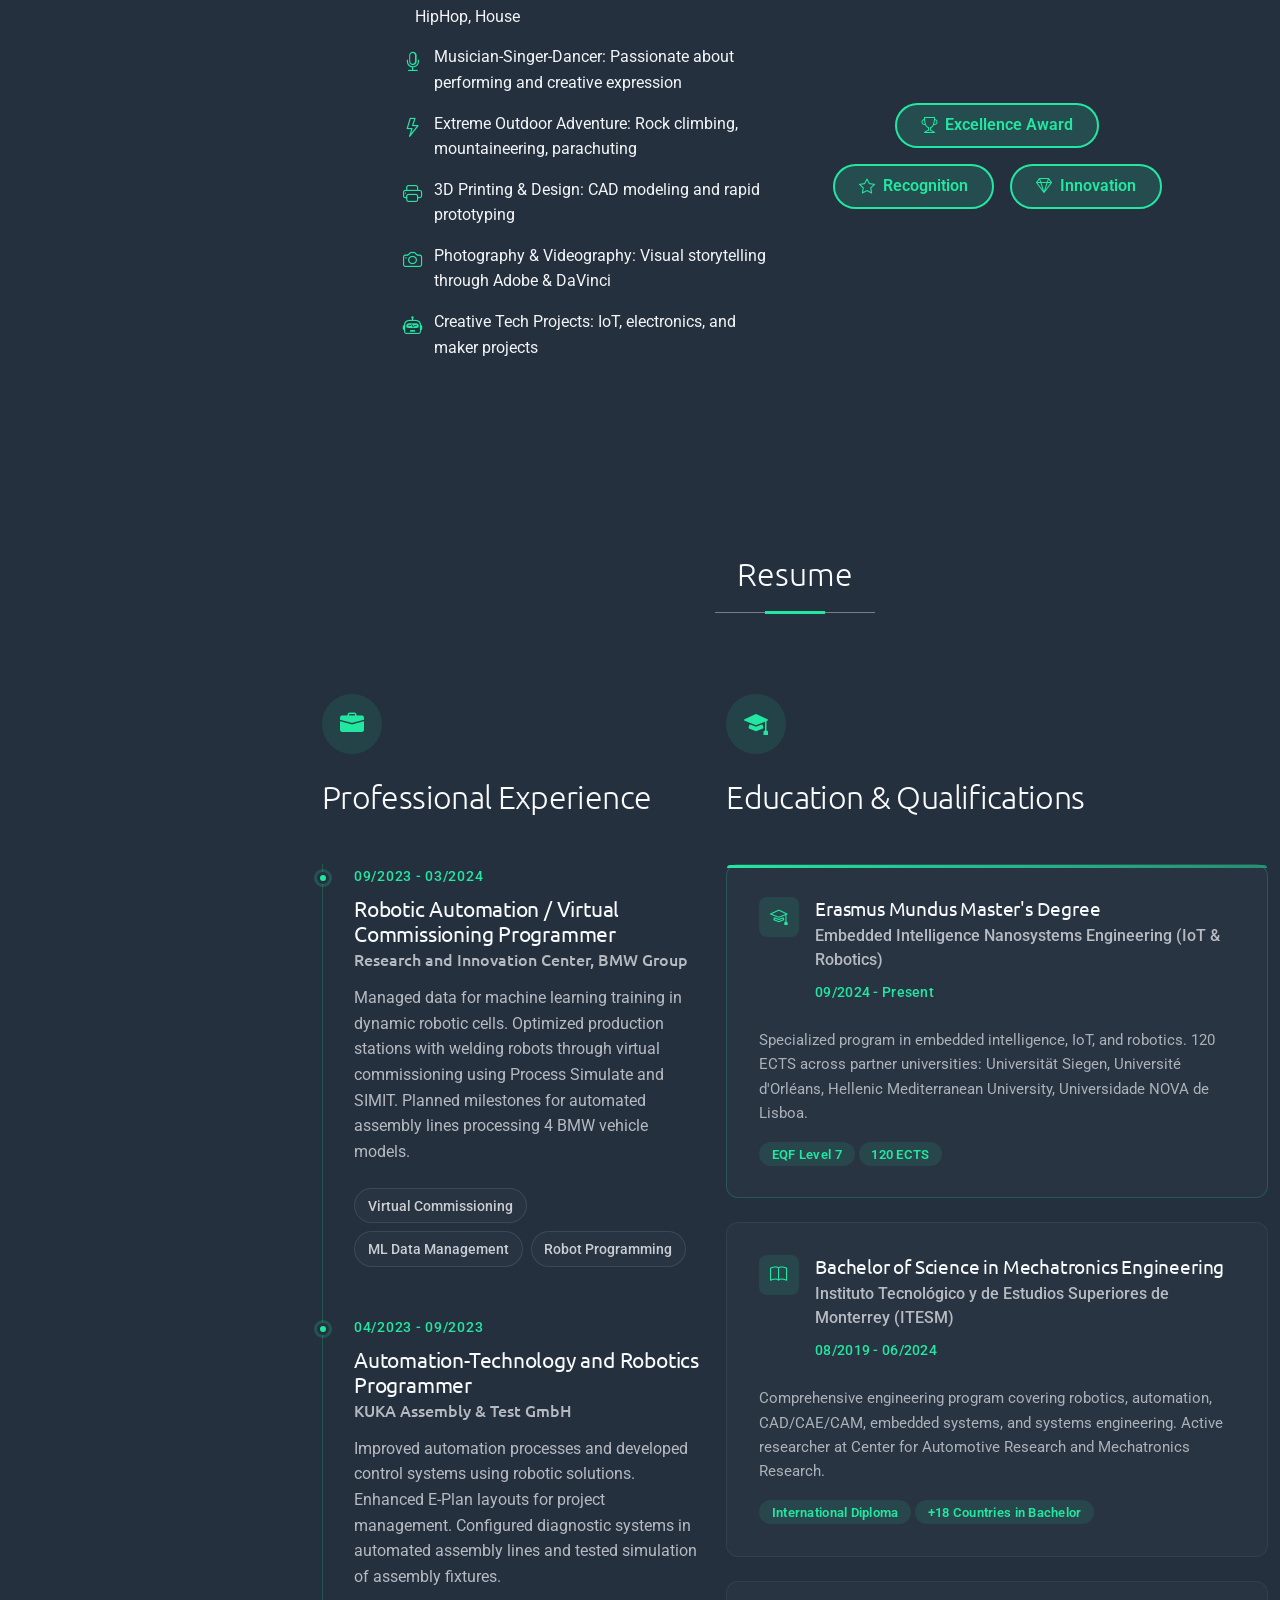
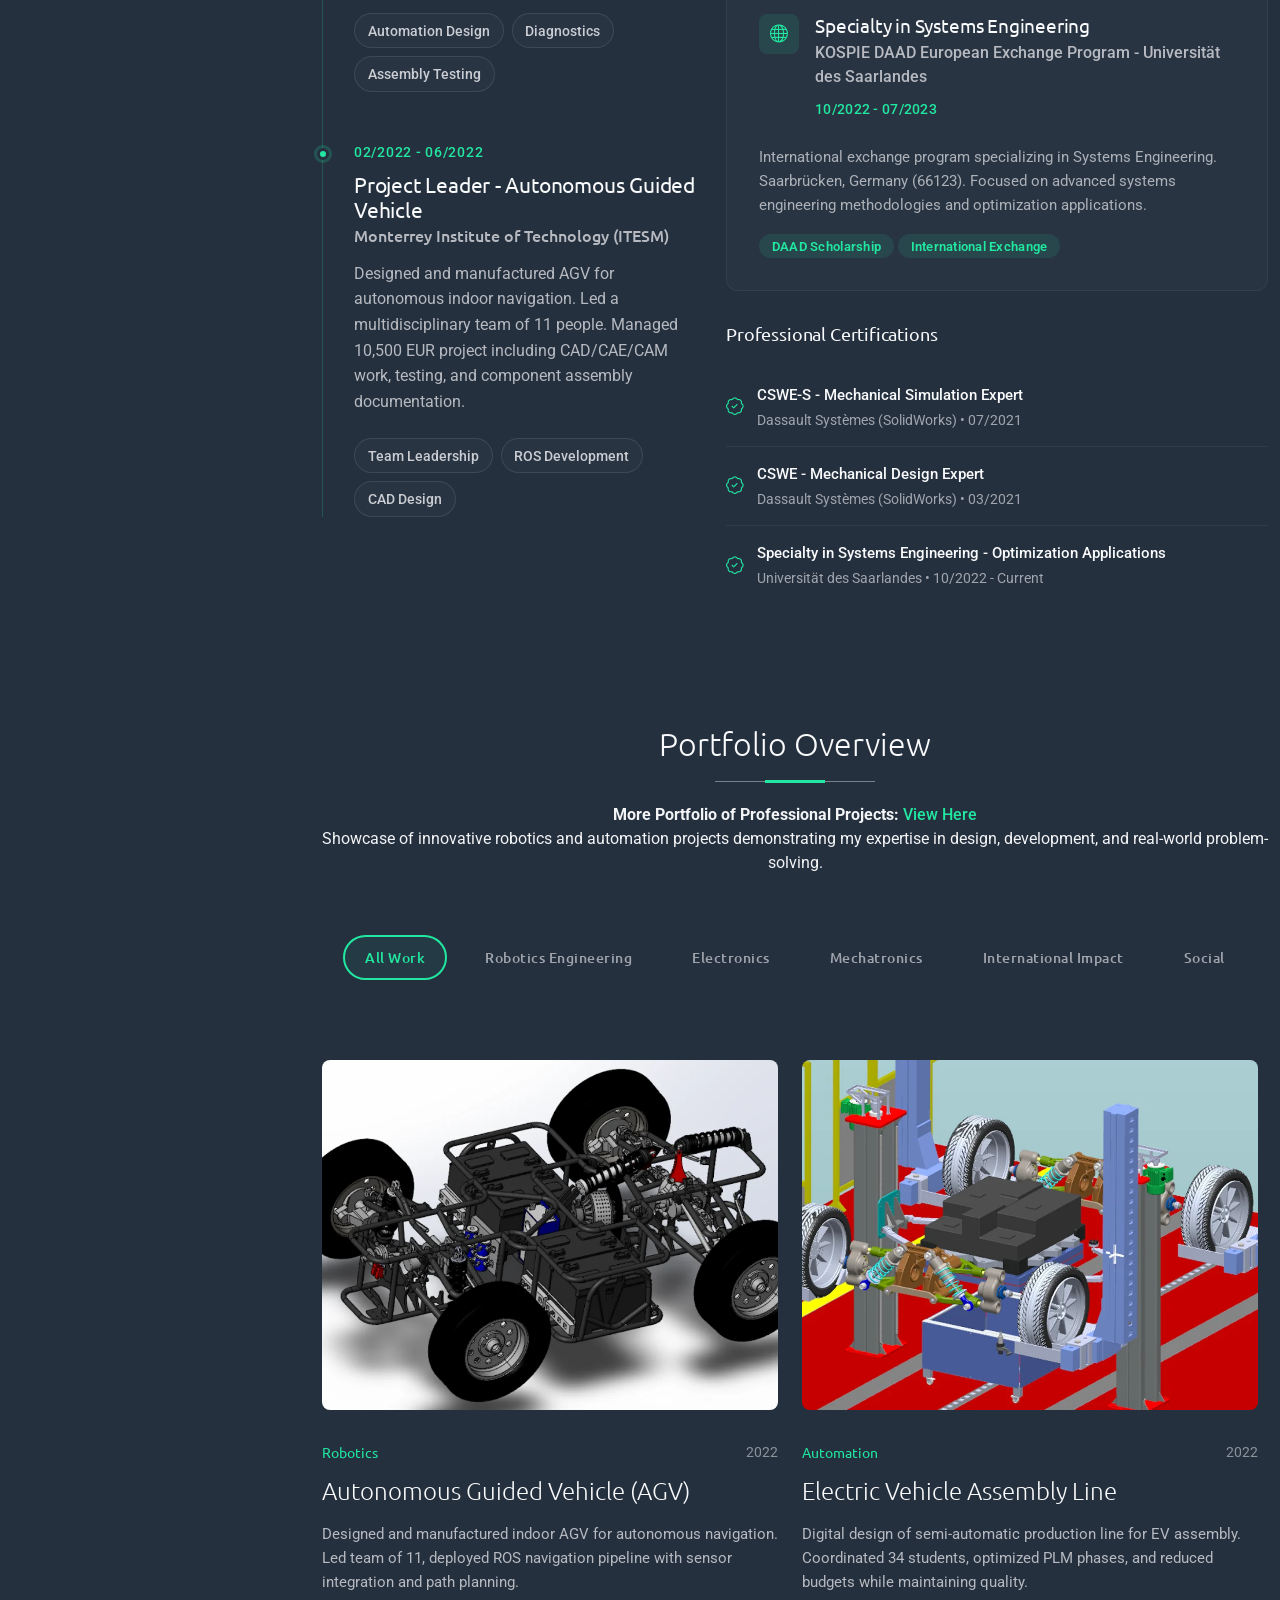
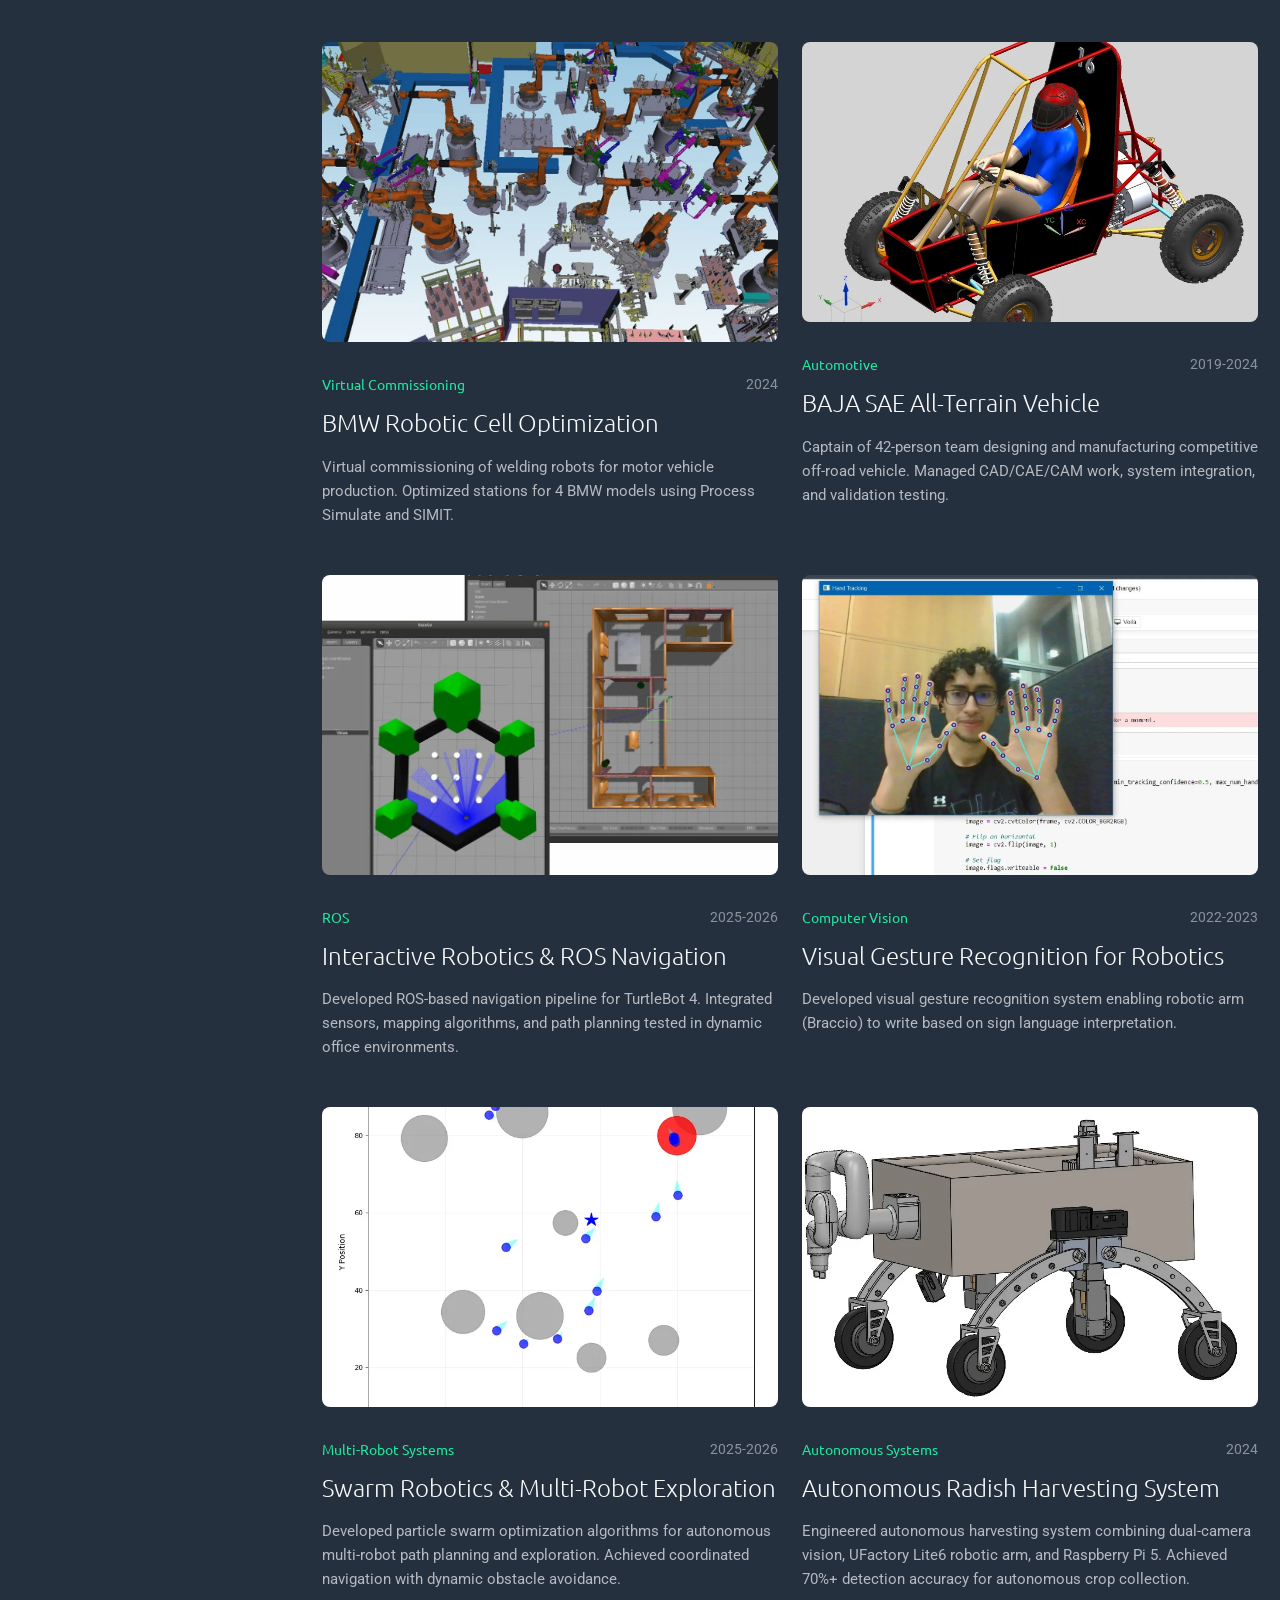
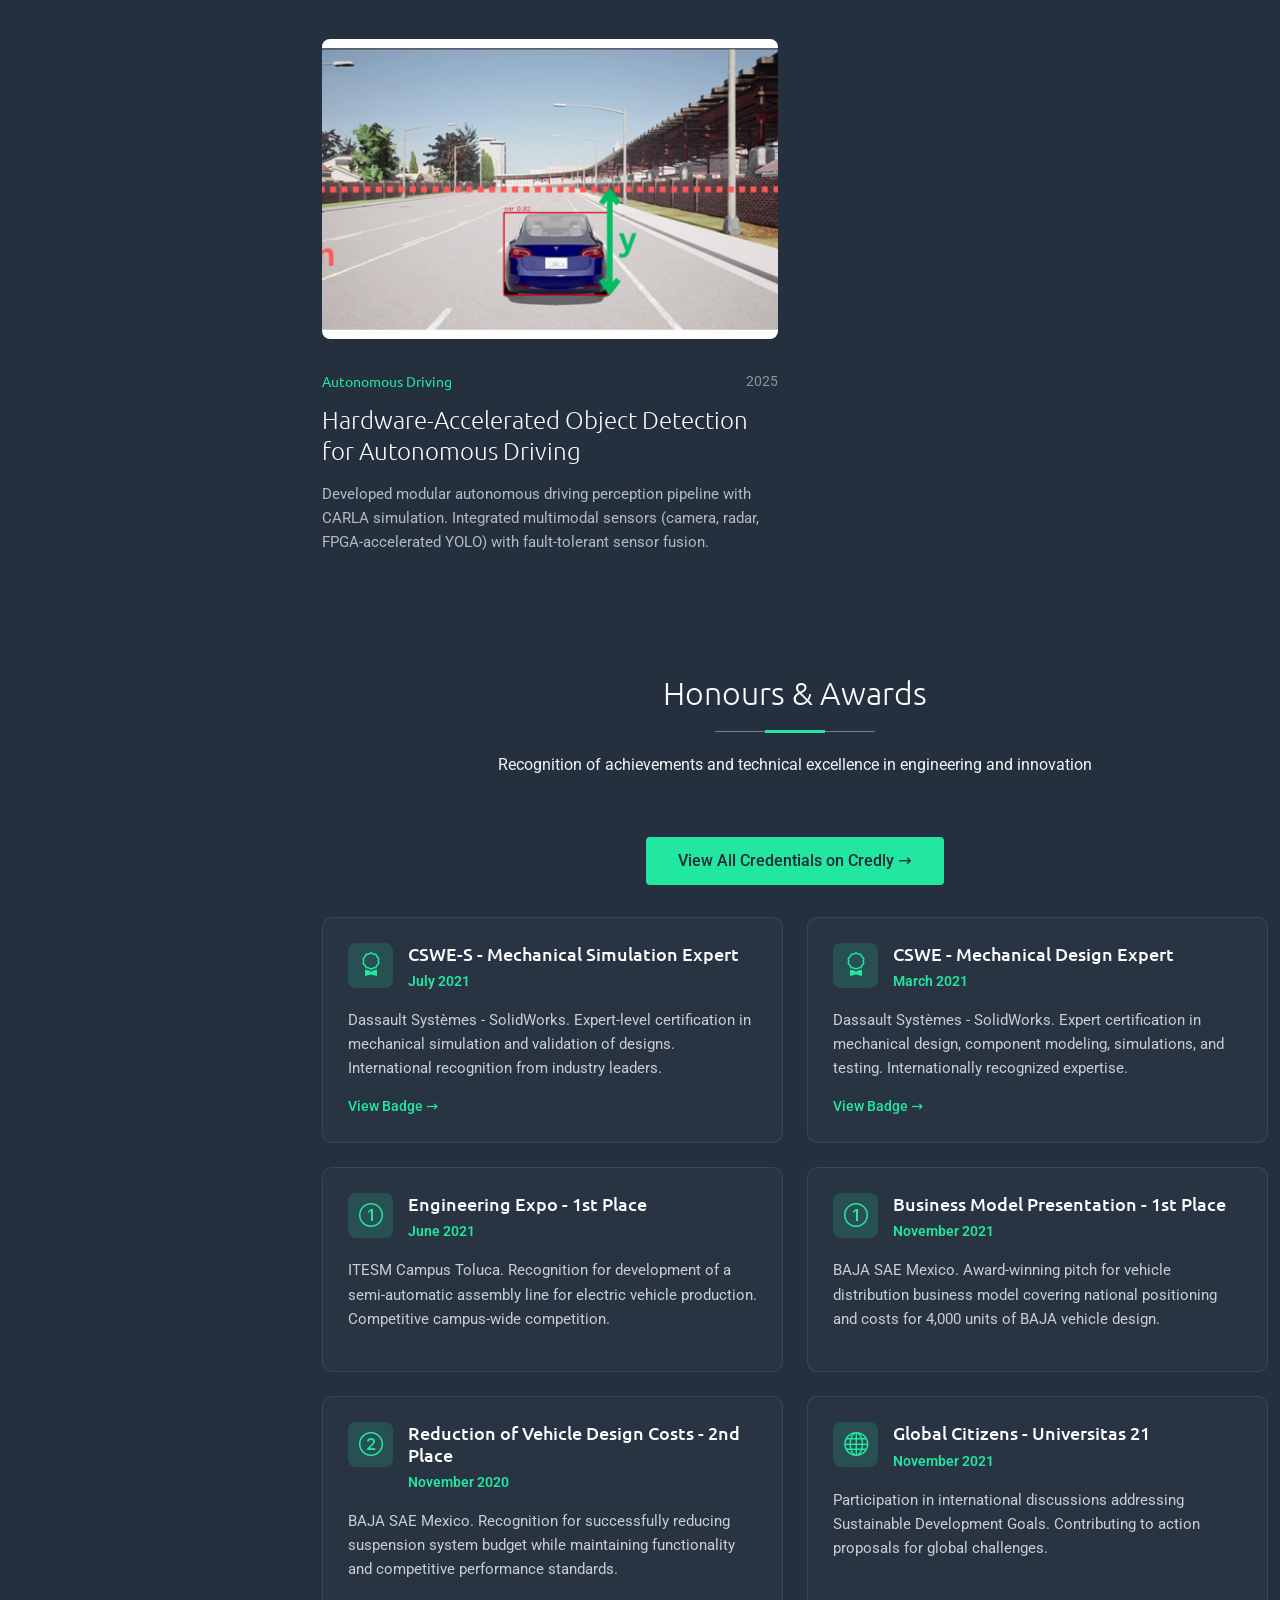
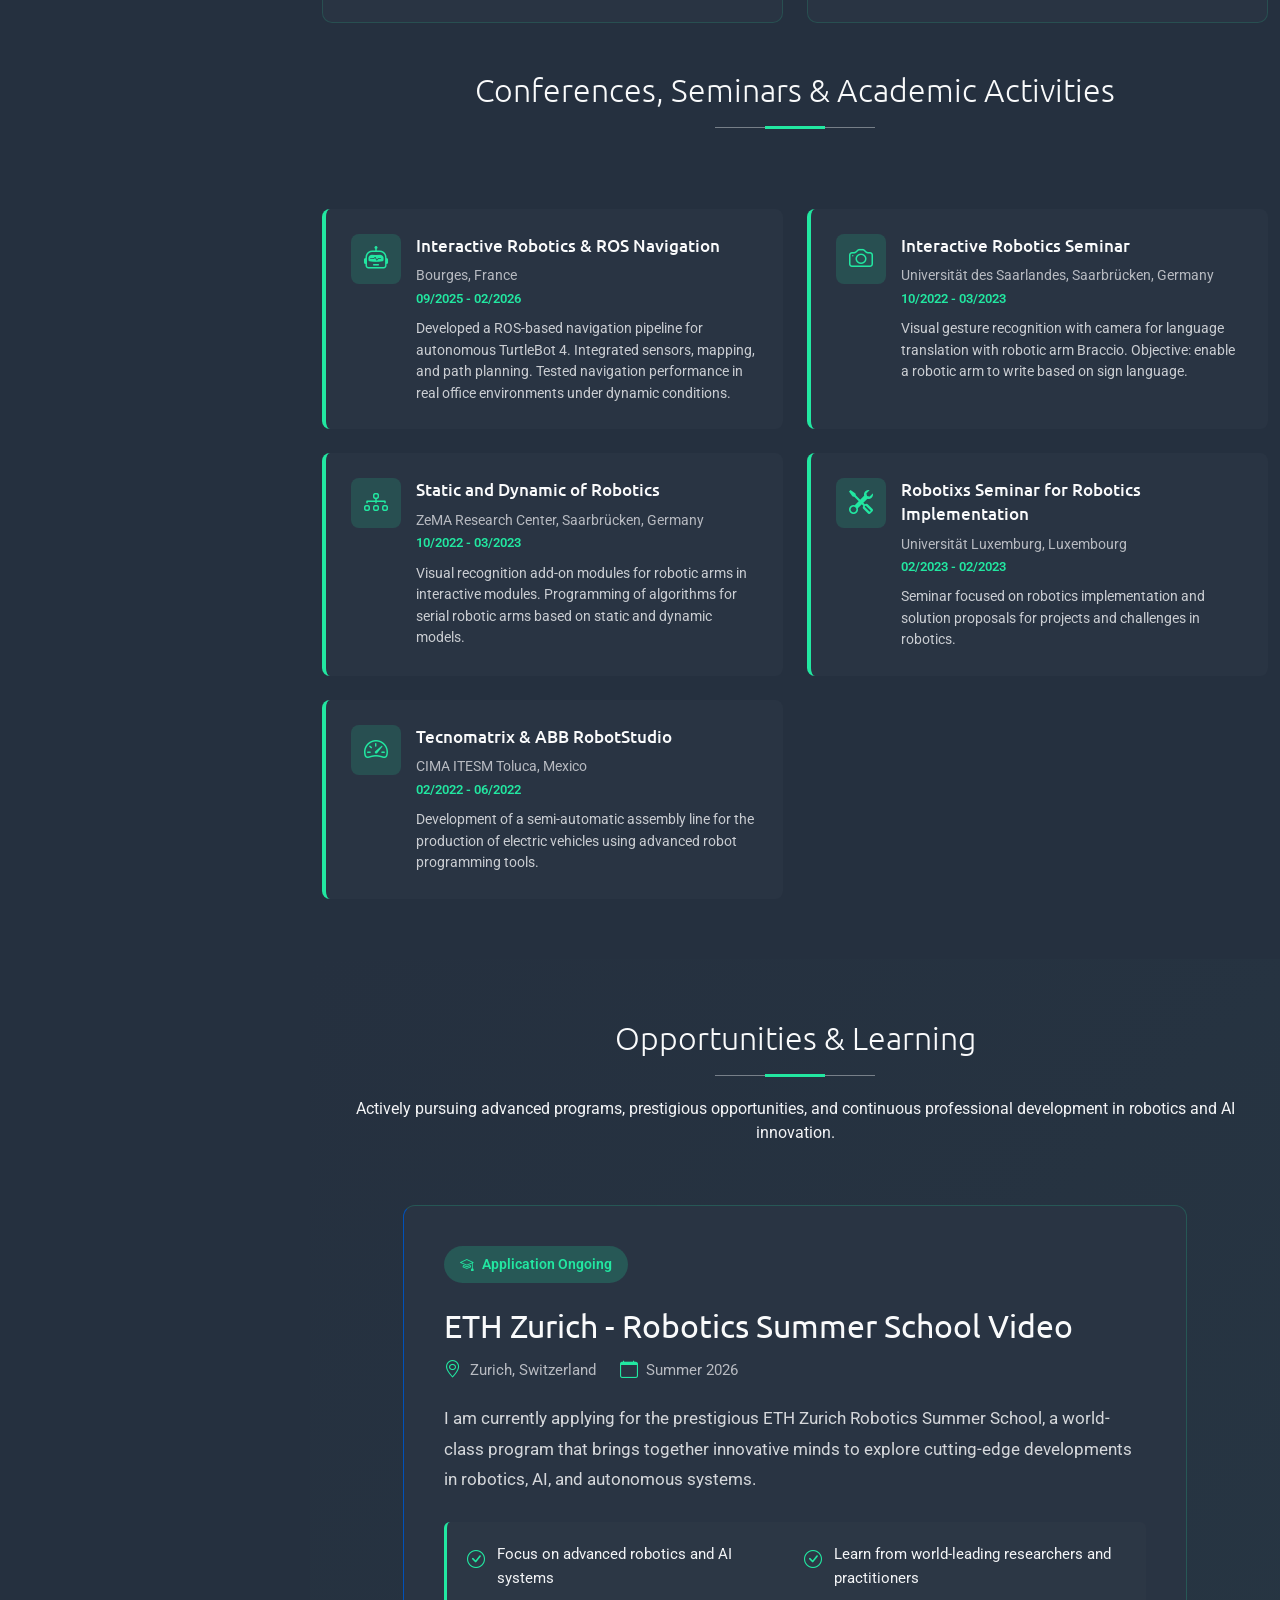
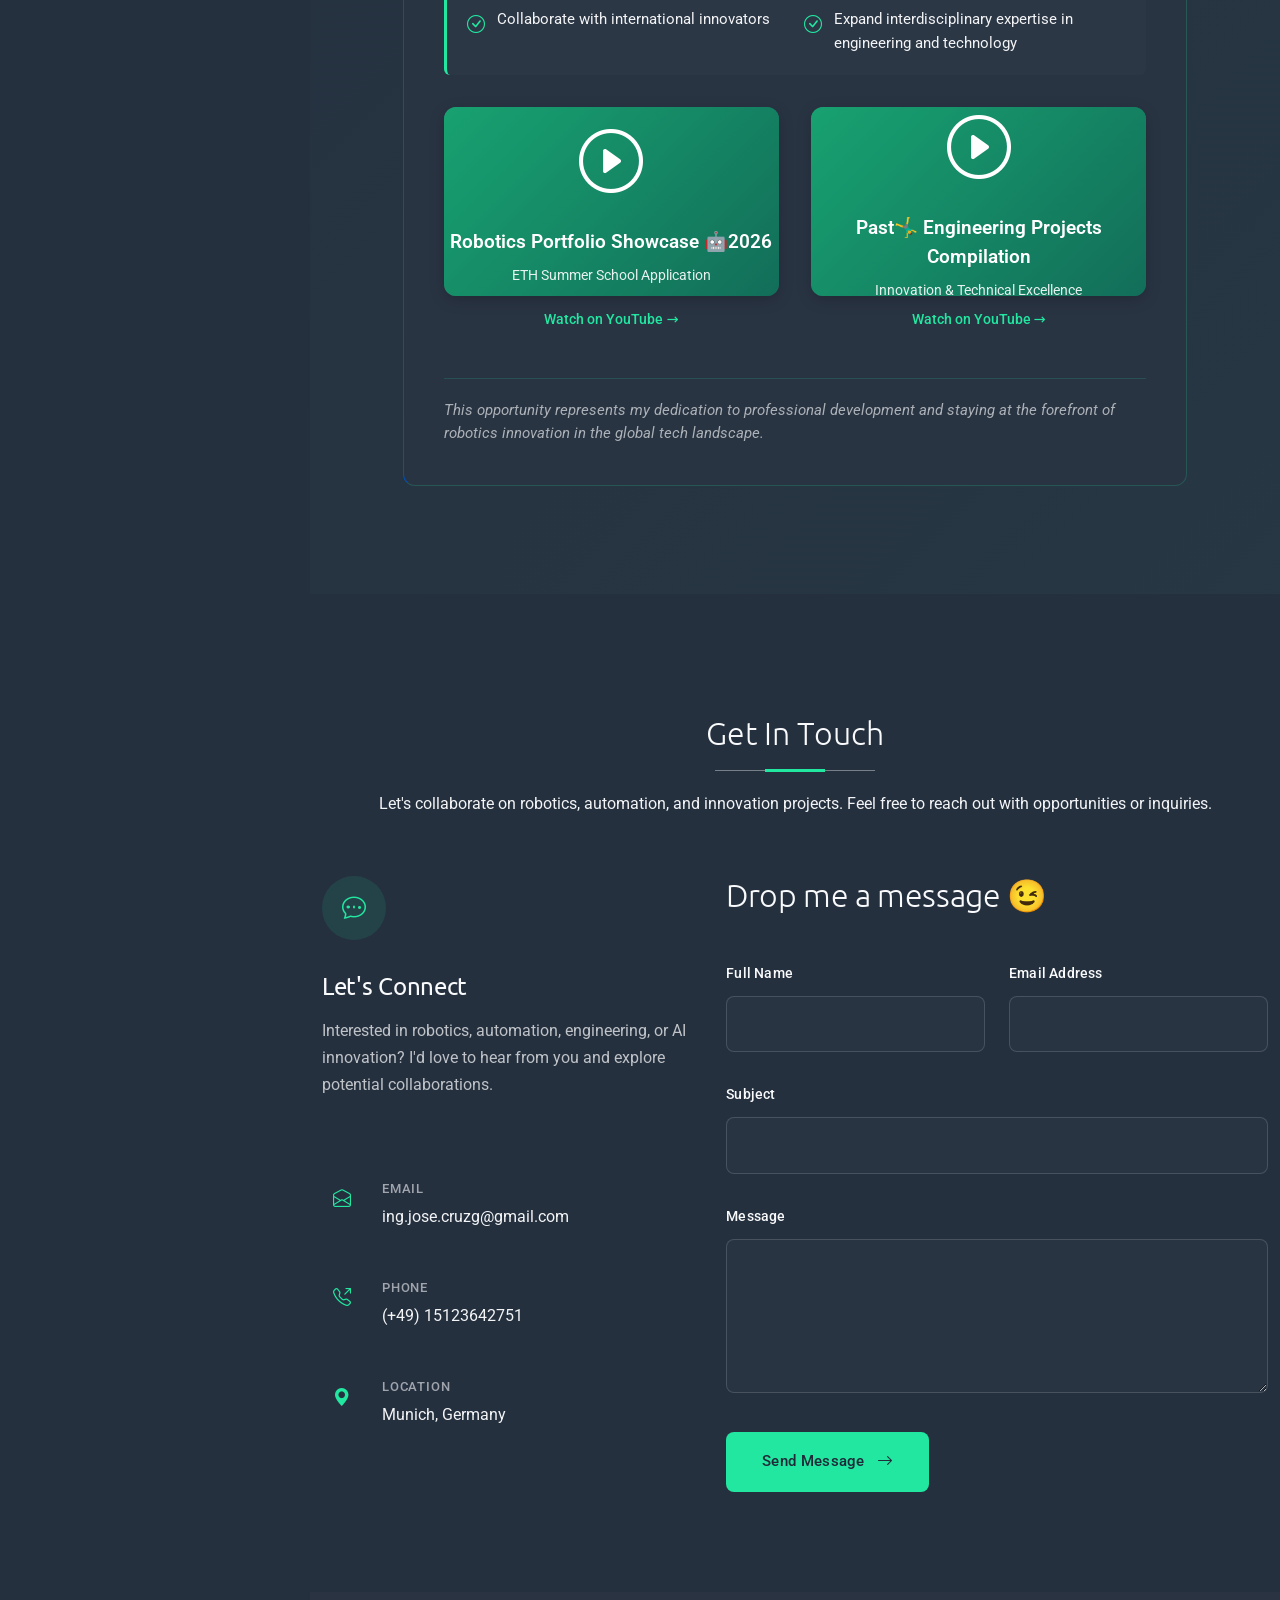
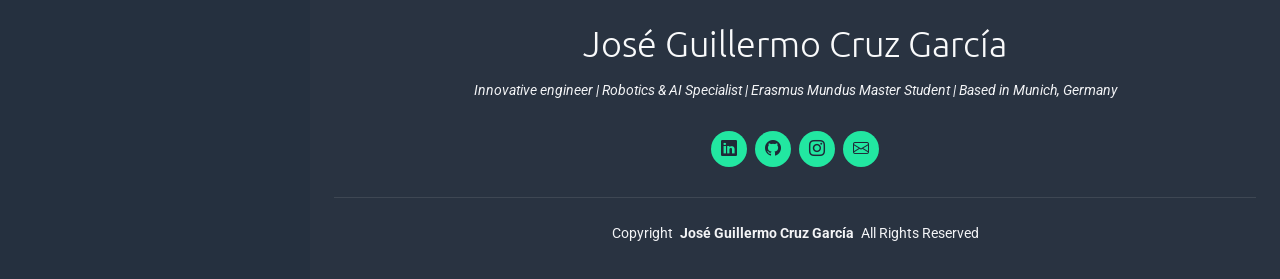
==== commit 279e19c3: "Add Project 9: Hardware-Accelerated Object Detection for Autonomous Driving in CARLA Simulator - Cre" ====
--- a/index.html
+++ b/index.html
@@ -1037,6 +1037,28 @@
               </div>
             </div>
 
+            <div class="col-lg-6 portfolio-item isotope-item filter-robotics filter-electronics filter-impact">
+              <div class="portfolio-card">
+                <div class="portfolio-image">
+                  <img src="projects/project-9-carla-autonomous-driving/img/Carla Autonomous Driving System Showcase.png" class="img-fluid" alt="Autonomous Driving with CARLA" loading="lazy">
+                  <div class="portfolio-overlay">
+                    <div class="portfolio-actions">
+                      <a href="#" onclick="openImageModal('projects/project-9-carla-autonomous-driving/img/Carla Autonomous Driving System Showcase.png'); return false;" class="action-btn preview-btn" title="Hardware-Accelerated Object Detection for Autonomous Driving"><i class="bi bi-eye"></i></a>
+                      <a href="projects/project-9-carla-autonomous-driving/project-9-carla.html" class="action-btn details-btn" title="View Project"><i class="bi bi-arrow-up-right"></i></a>
+                    </div>
+                  </div>
+                </div>
+                <div class="portfolio-content">
+                  <div class="portfolio-meta">
+                    <span class="portfolio-category">Autonomous Driving</span>
+                    <span class="portfolio-year">2025</span>
+                  </div>
+                  <h3 class="portfolio-title">Hardware-Accelerated Object Detection for Autonomous Driving</h3>
+                  <p class="portfolio-description">Developed modular autonomous driving perception pipeline with CARLA simulation. Integrated multimodal sensors (camera, radar, FPGA-accelerated YOLO) with fault-tolerant sensor fusion.</p>
+                </div>
+              </div>
+            </div>
+
           </div><!-- End Portfolio Container -->
 
         </div>
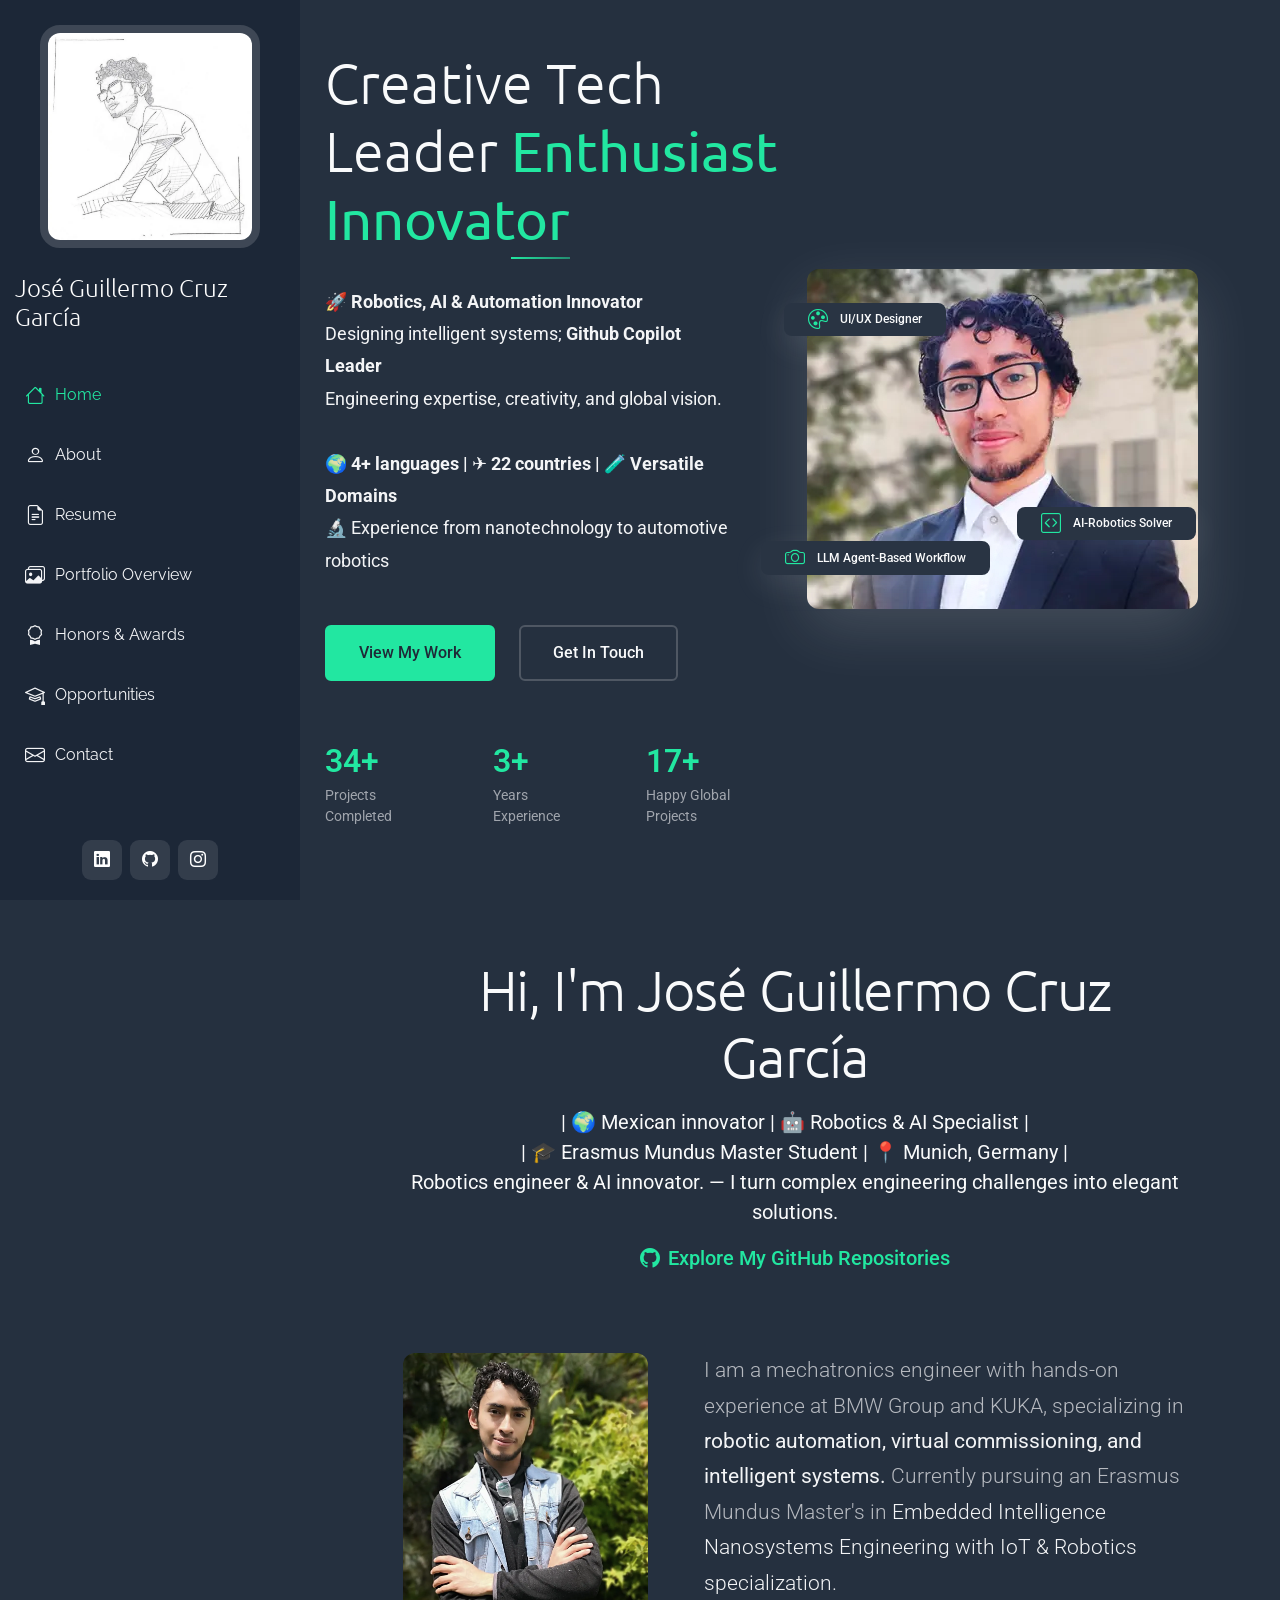
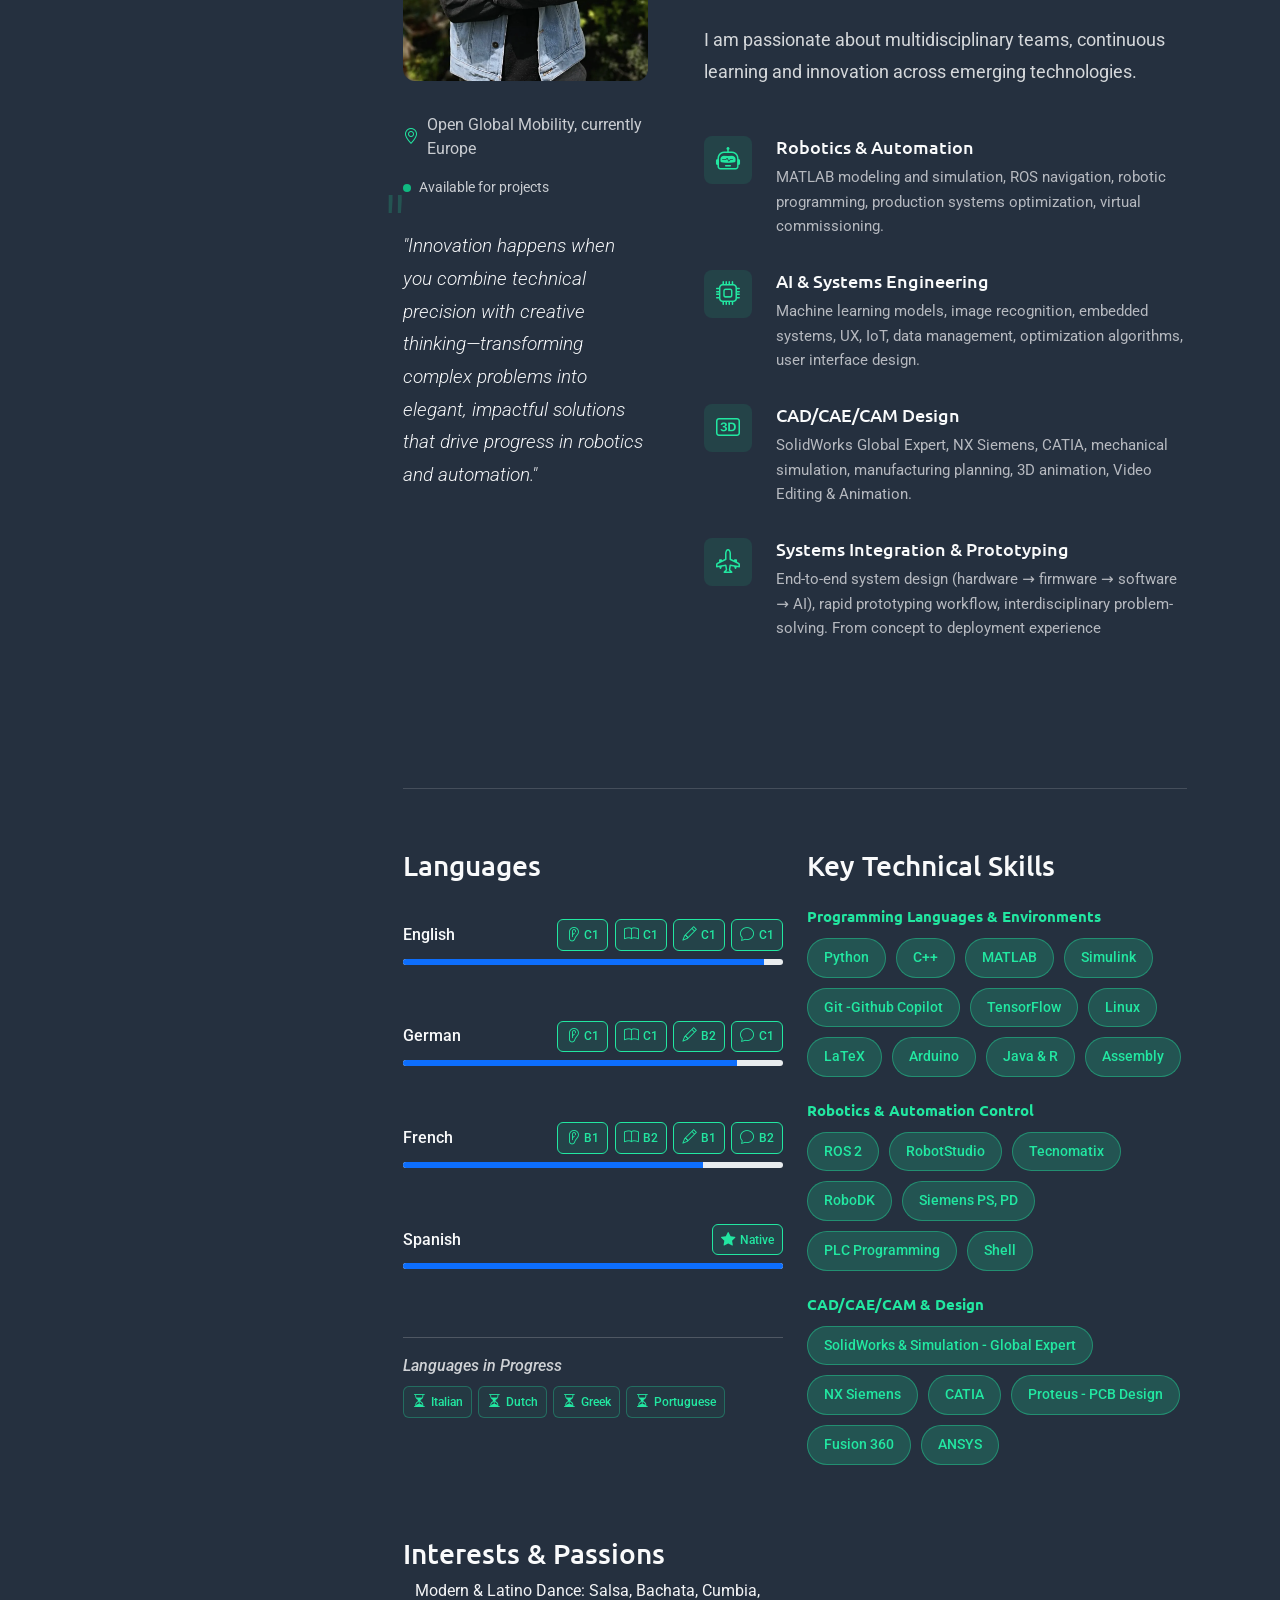
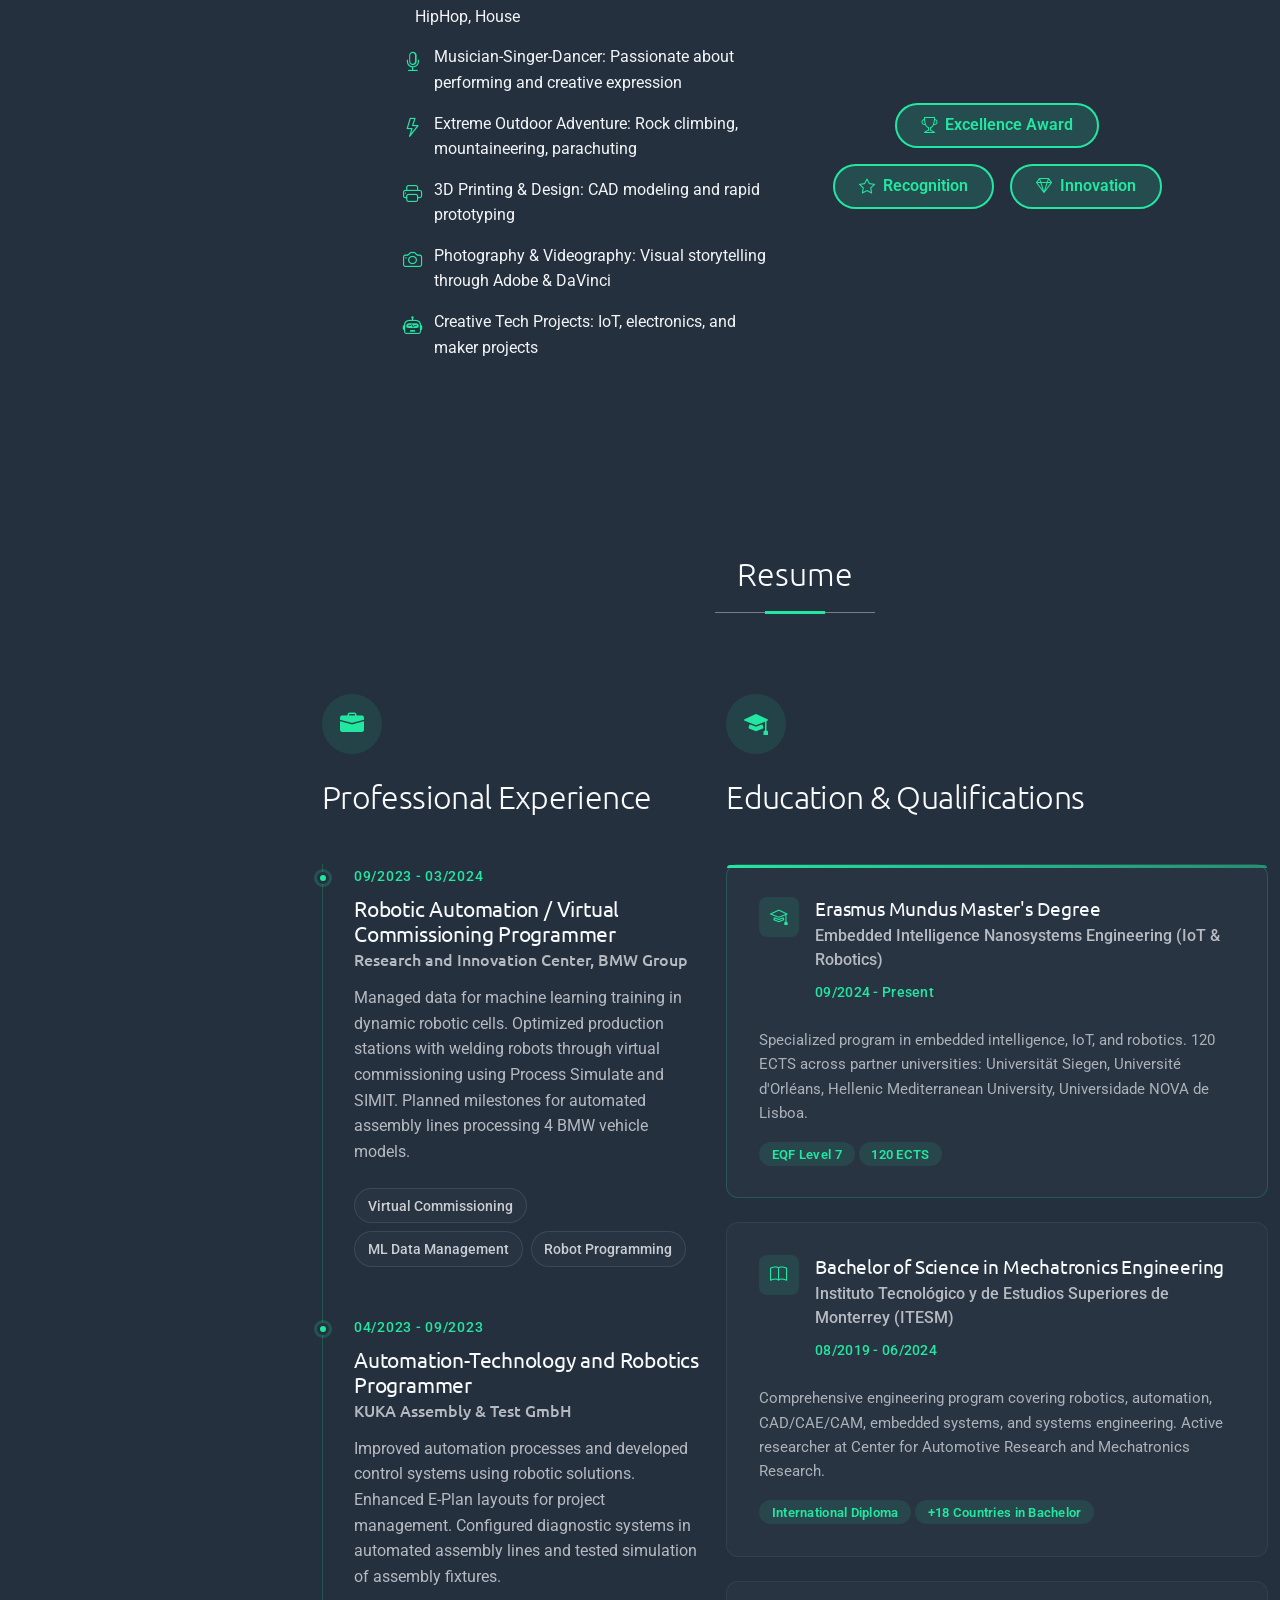
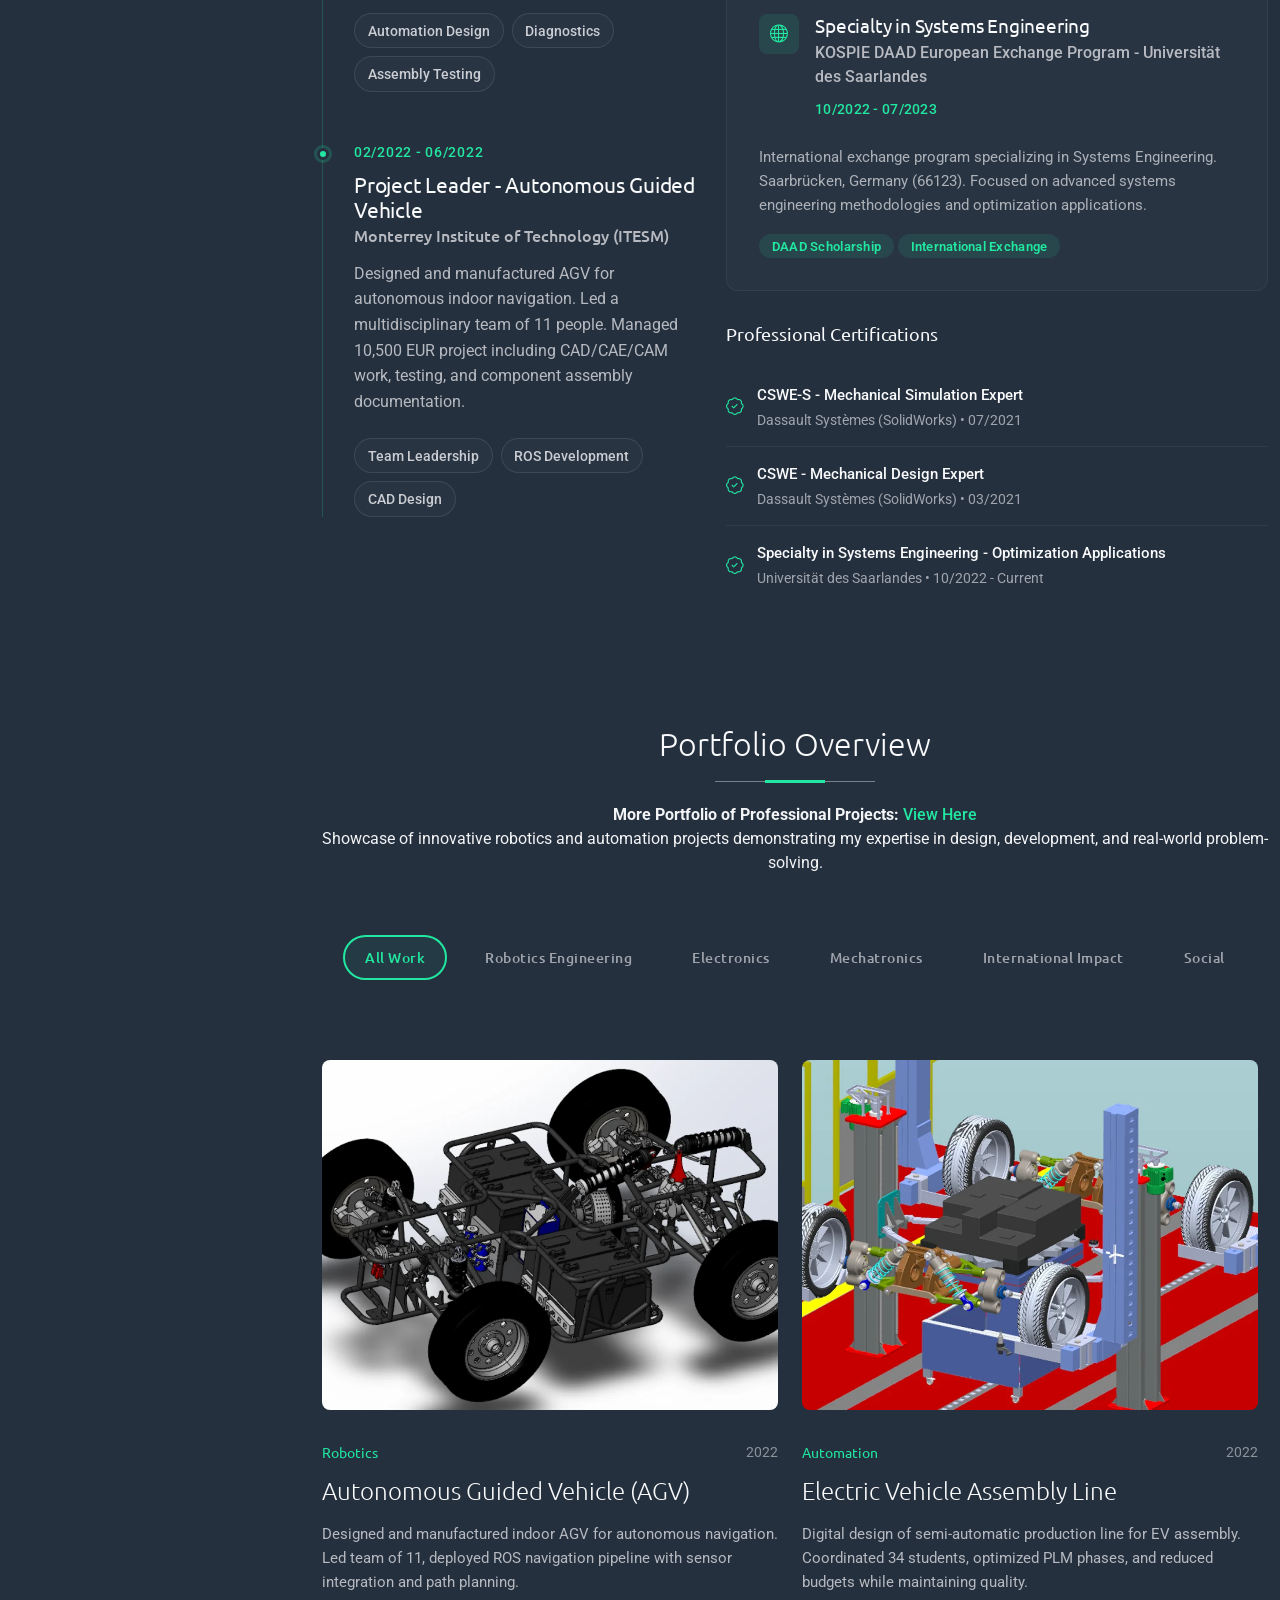
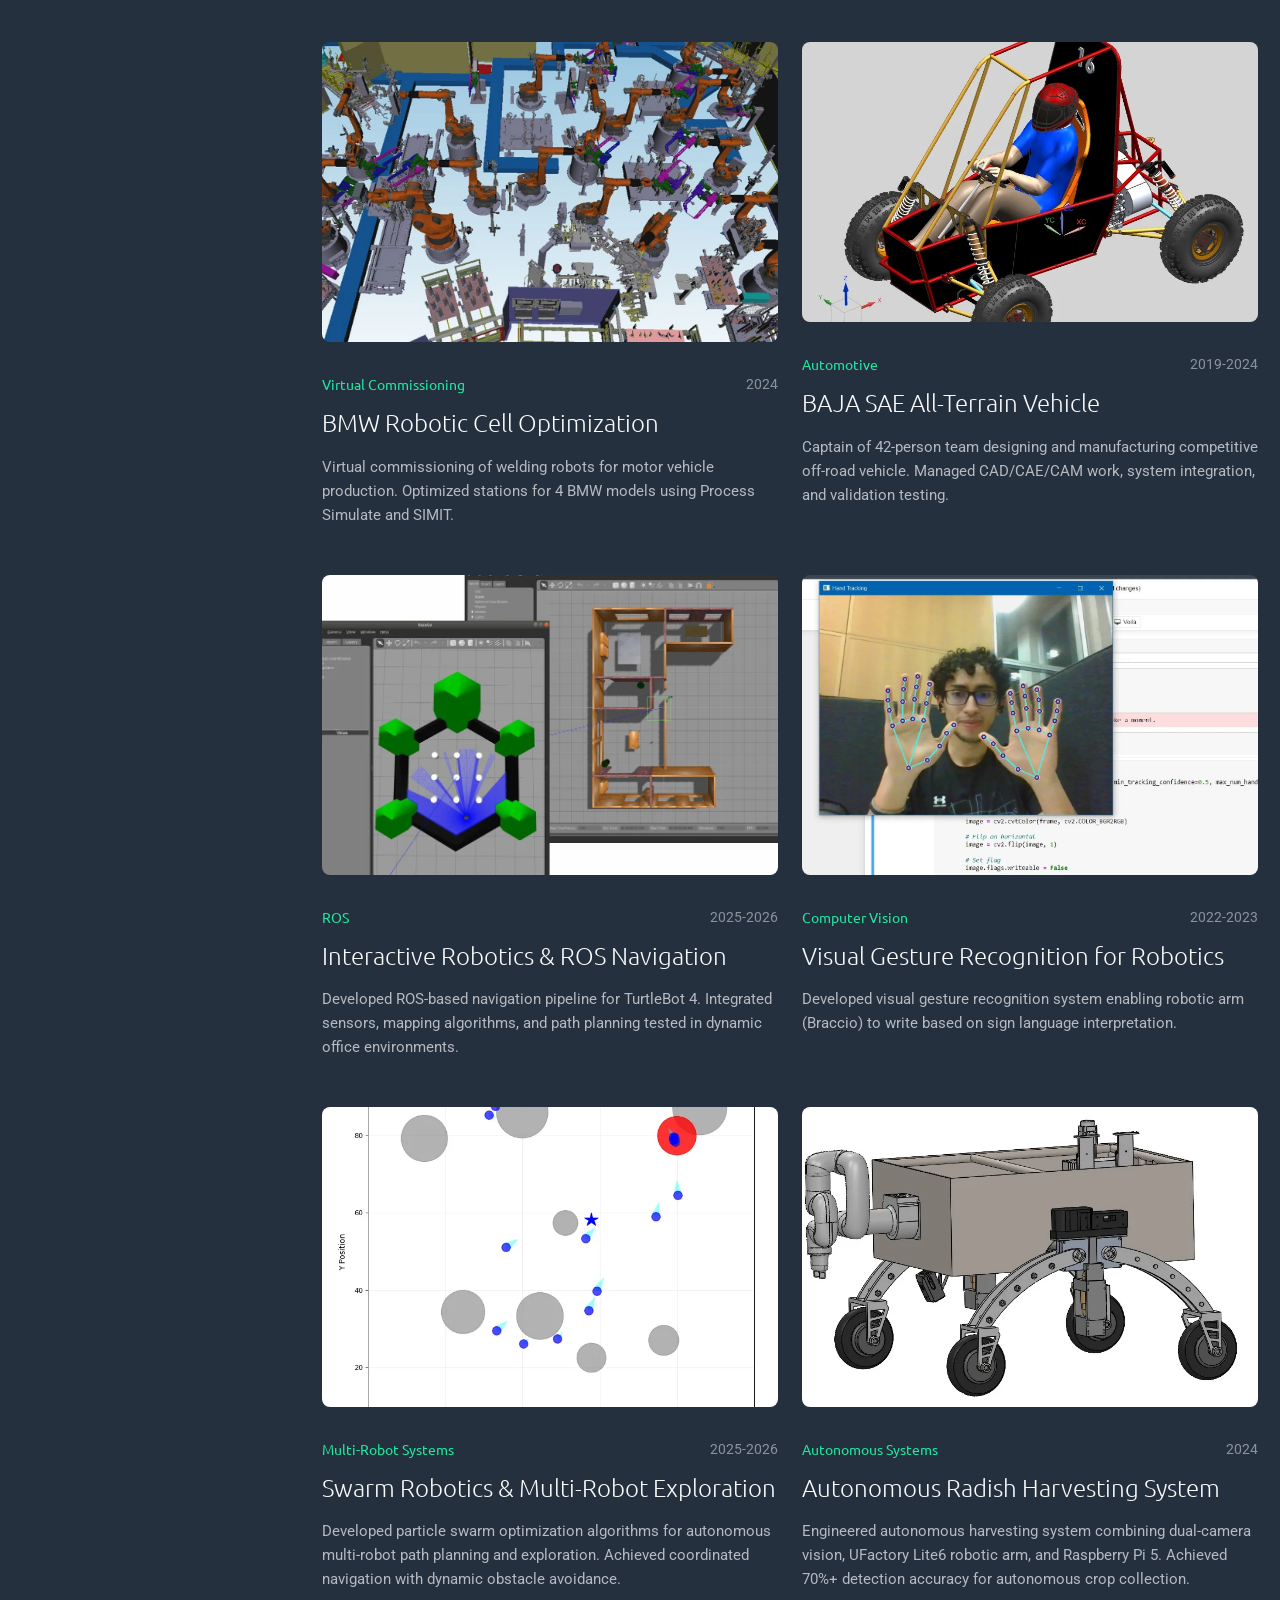
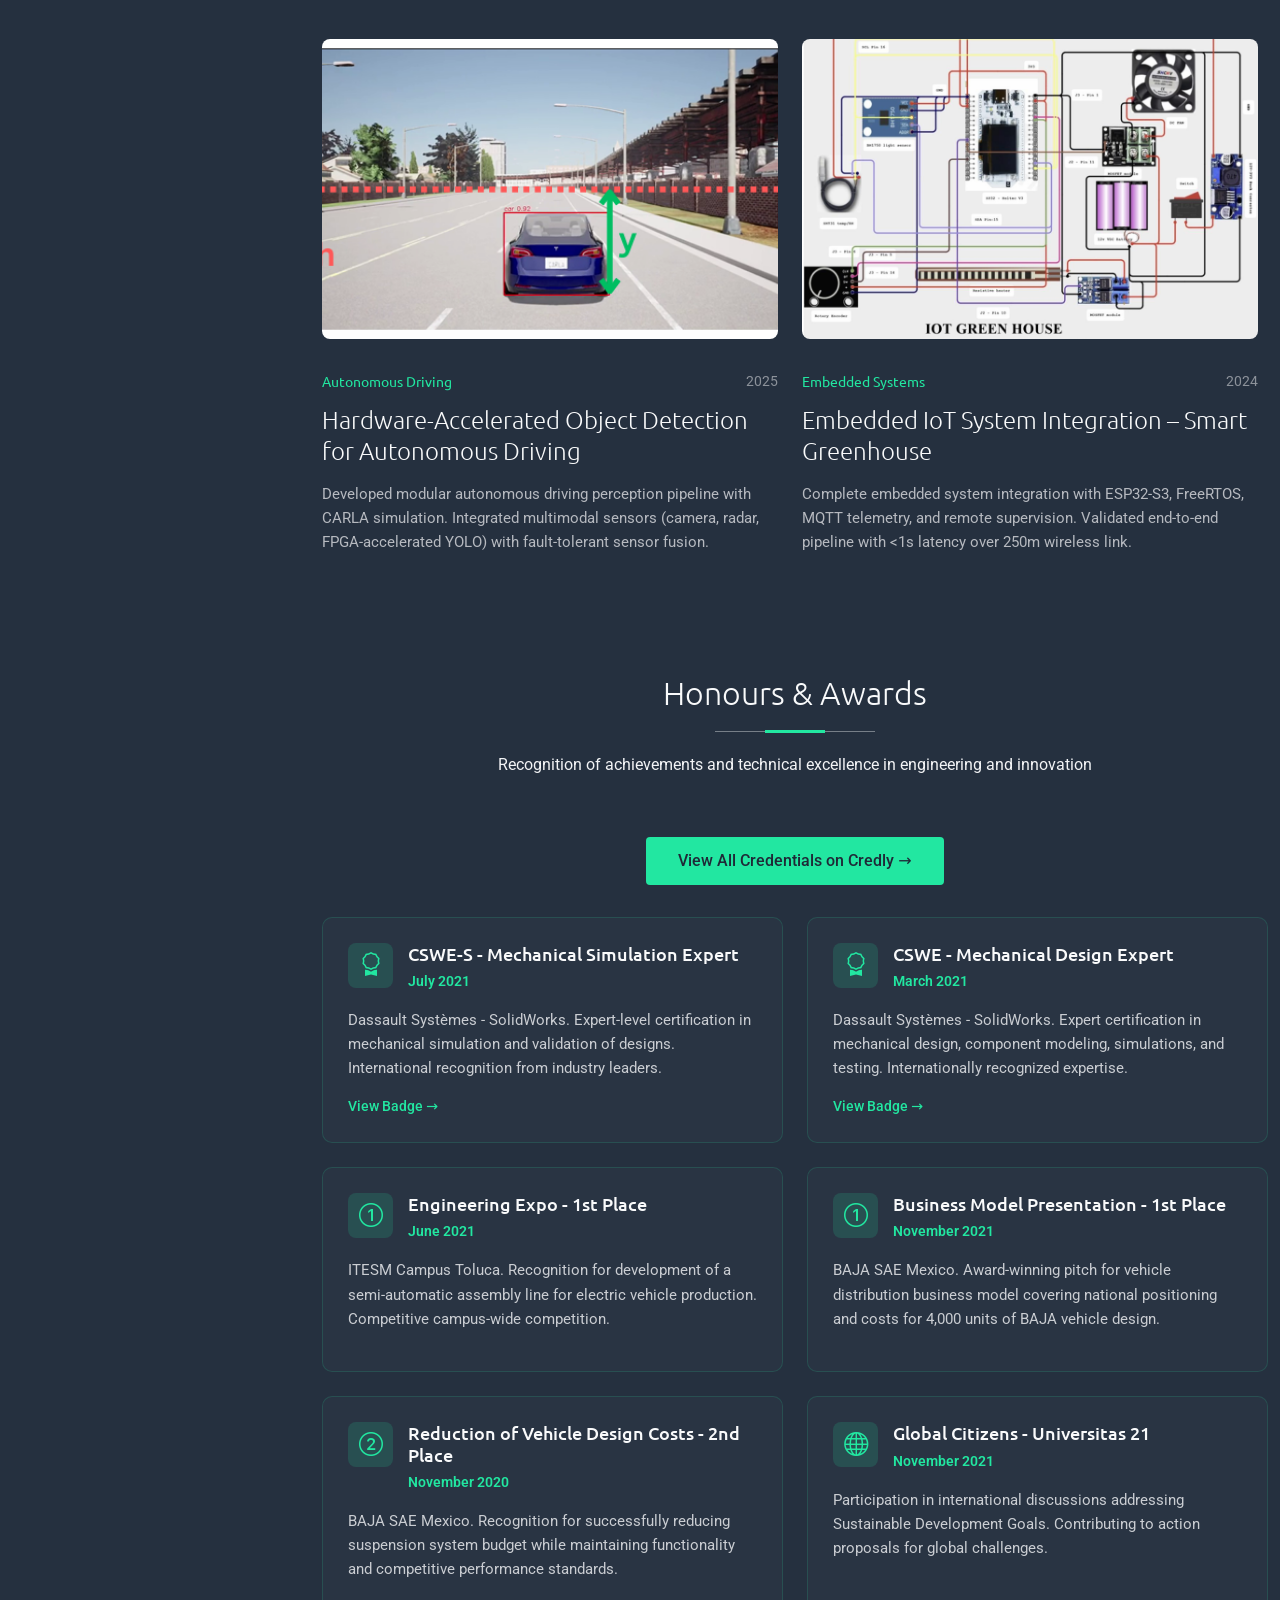
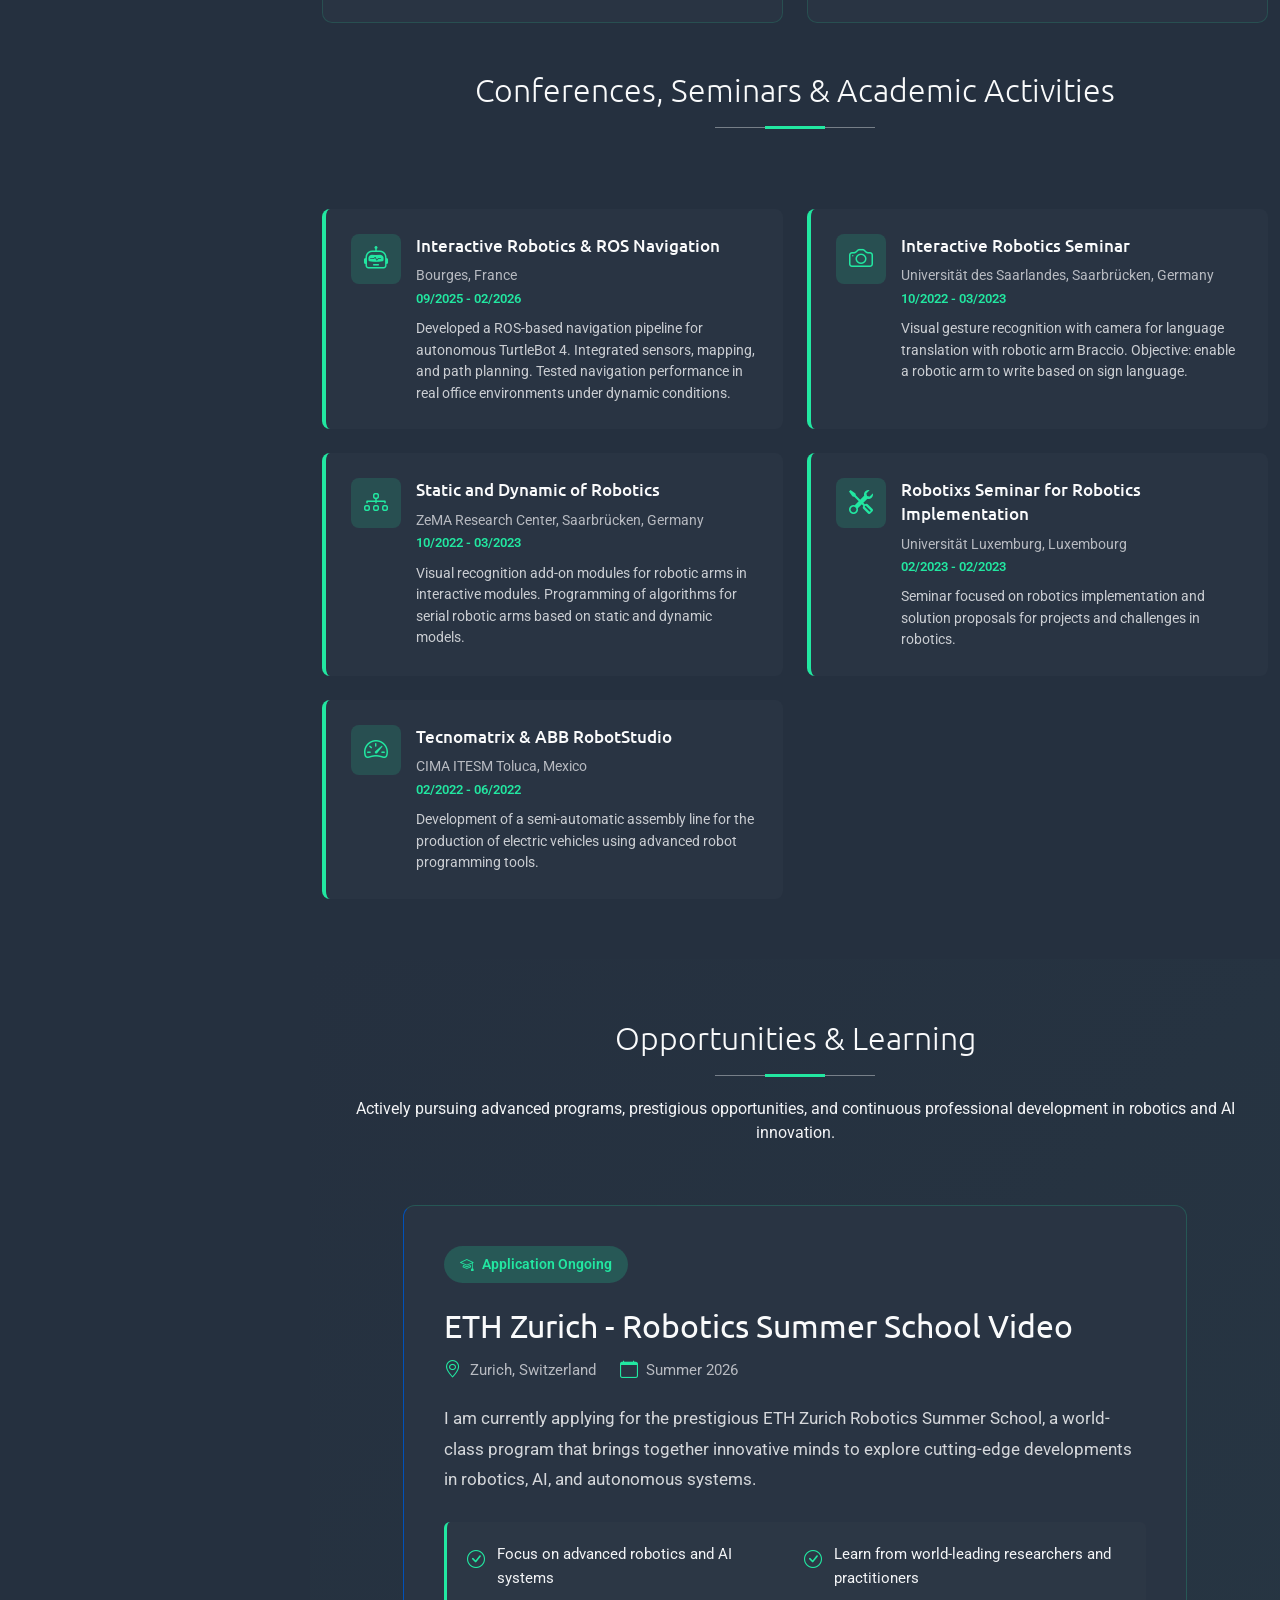
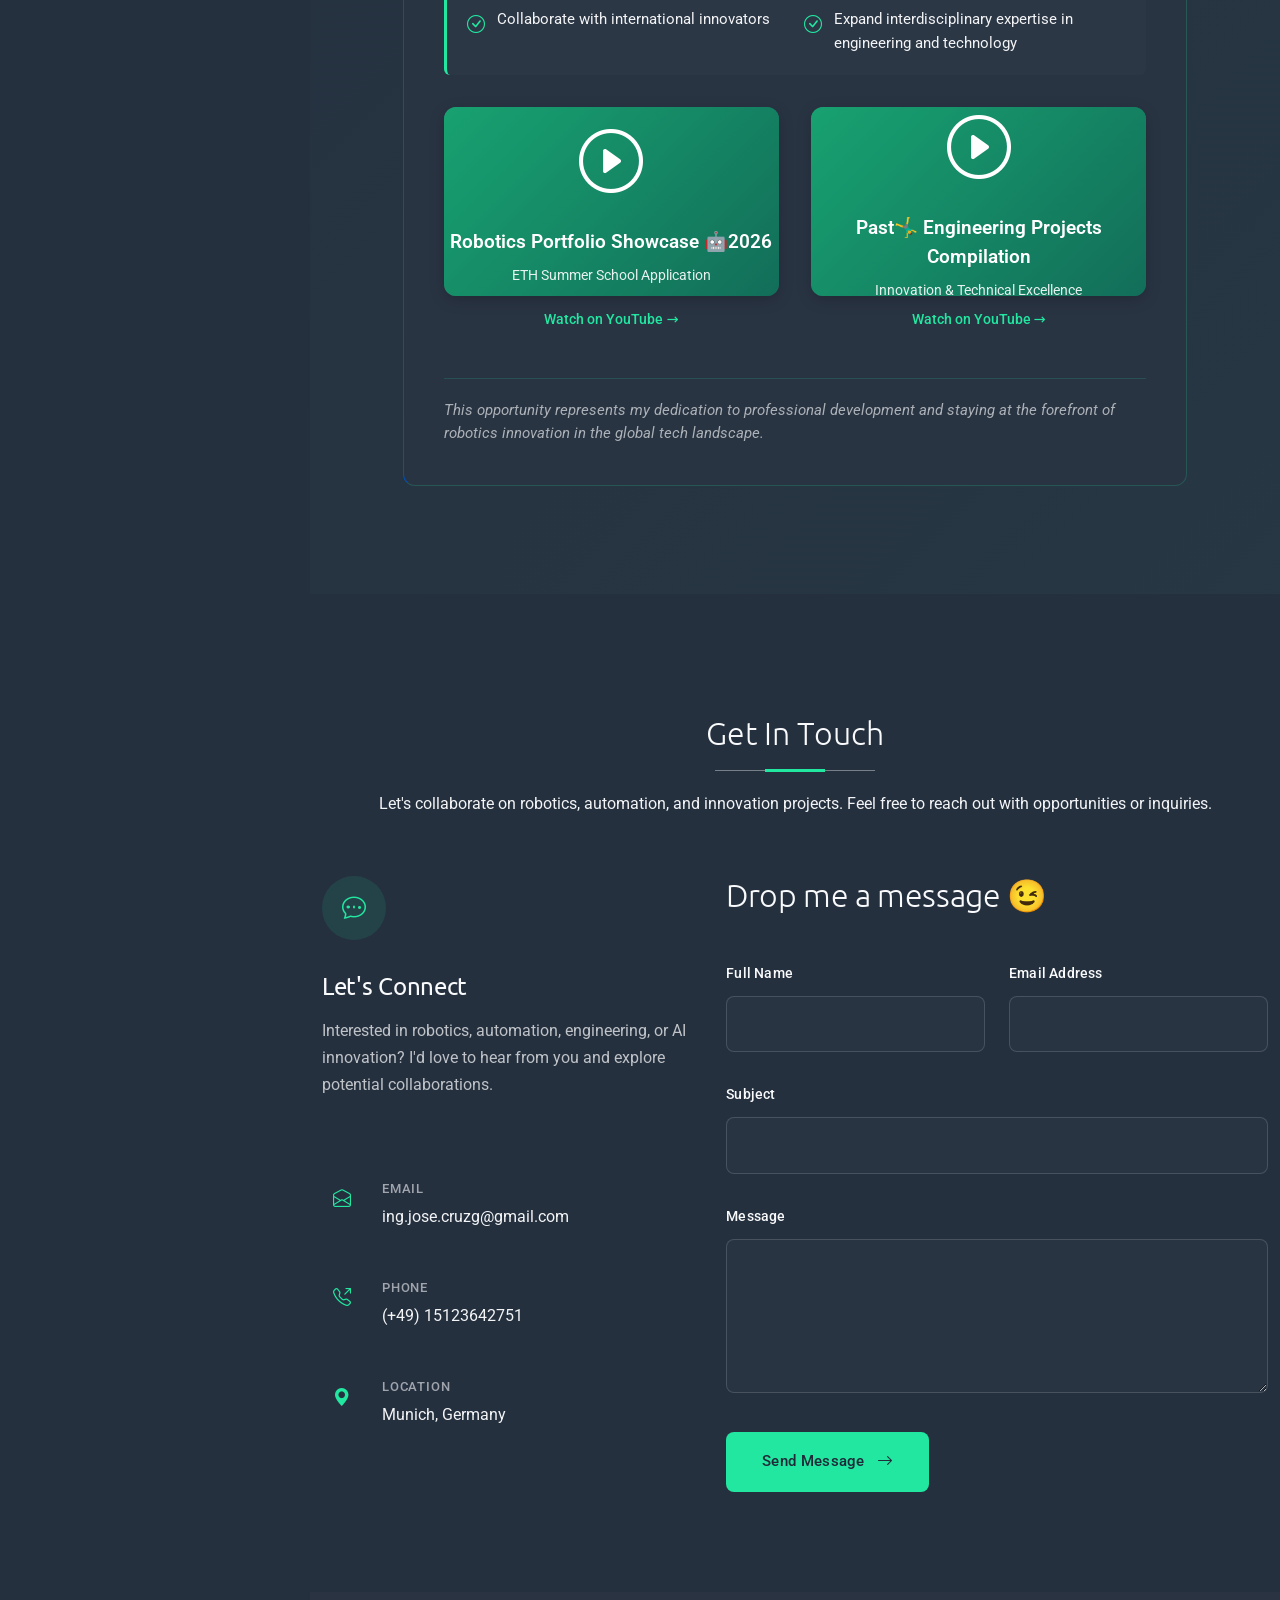
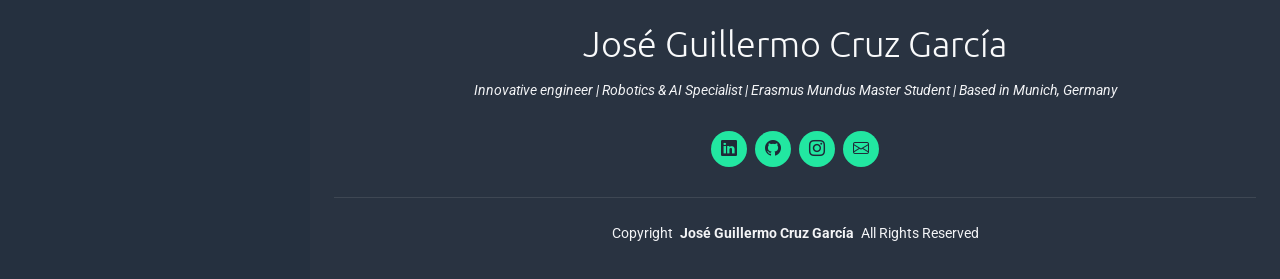
==== commit 20cac6b2: "Add Project 10: Embedded IoT System Integration & Validation – Smart Greenhouse - Created comprehens" ====
--- a/index.html
+++ b/index.html
@@ -1059,6 +1059,28 @@
               </div>
             </div>
 
+            <div class="col-lg-6 portfolio-item isotope-item filter-robotics filter-electronics filter-impact">
+              <div class="portfolio-card">
+                <div class="portfolio-image">
+                  <img src="projects/project-10-greenhouse-iot/img/greenhouse-schematic-diagram.png" class="img-fluid" alt="Smart Greenhouse IoT System" loading="lazy">
+                  <div class="portfolio-overlay">
+                    <div class="portfolio-actions">
+                      <a href="#" onclick="openImageModal('projects/project-10-greenhouse-iot/img/greenhouse-schematic-diagram.png'); return false;" class="action-btn preview-btn" title="Embedded IoT System Integration"><i class="bi bi-eye"></i></a>
+                      <a href="projects/project-10-greenhouse-iot/project-10-greenhouse.html" class="action-btn details-btn" title="View Project"><i class="bi bi-arrow-up-right"></i></a>
+                    </div>
+                  </div>
+                </div>
+                <div class="portfolio-content">
+                  <div class="portfolio-meta">
+                    <span class="portfolio-category">Embedded Systems</span>
+                    <span class="portfolio-year">2024</span>
+                  </div>
+                  <h3 class="portfolio-title">Embedded IoT System Integration – Smart Greenhouse</h3>
+                  <p class="portfolio-description">Complete embedded system integration with ESP32-S3, FreeRTOS, MQTT telemetry, and remote supervision. Validated end-to-end pipeline with &lt;1s latency over 250m wireless link.</p>
+                </div>
+              </div>
+            </div>
+
           </div><!-- End Portfolio Container -->
 
         </div>
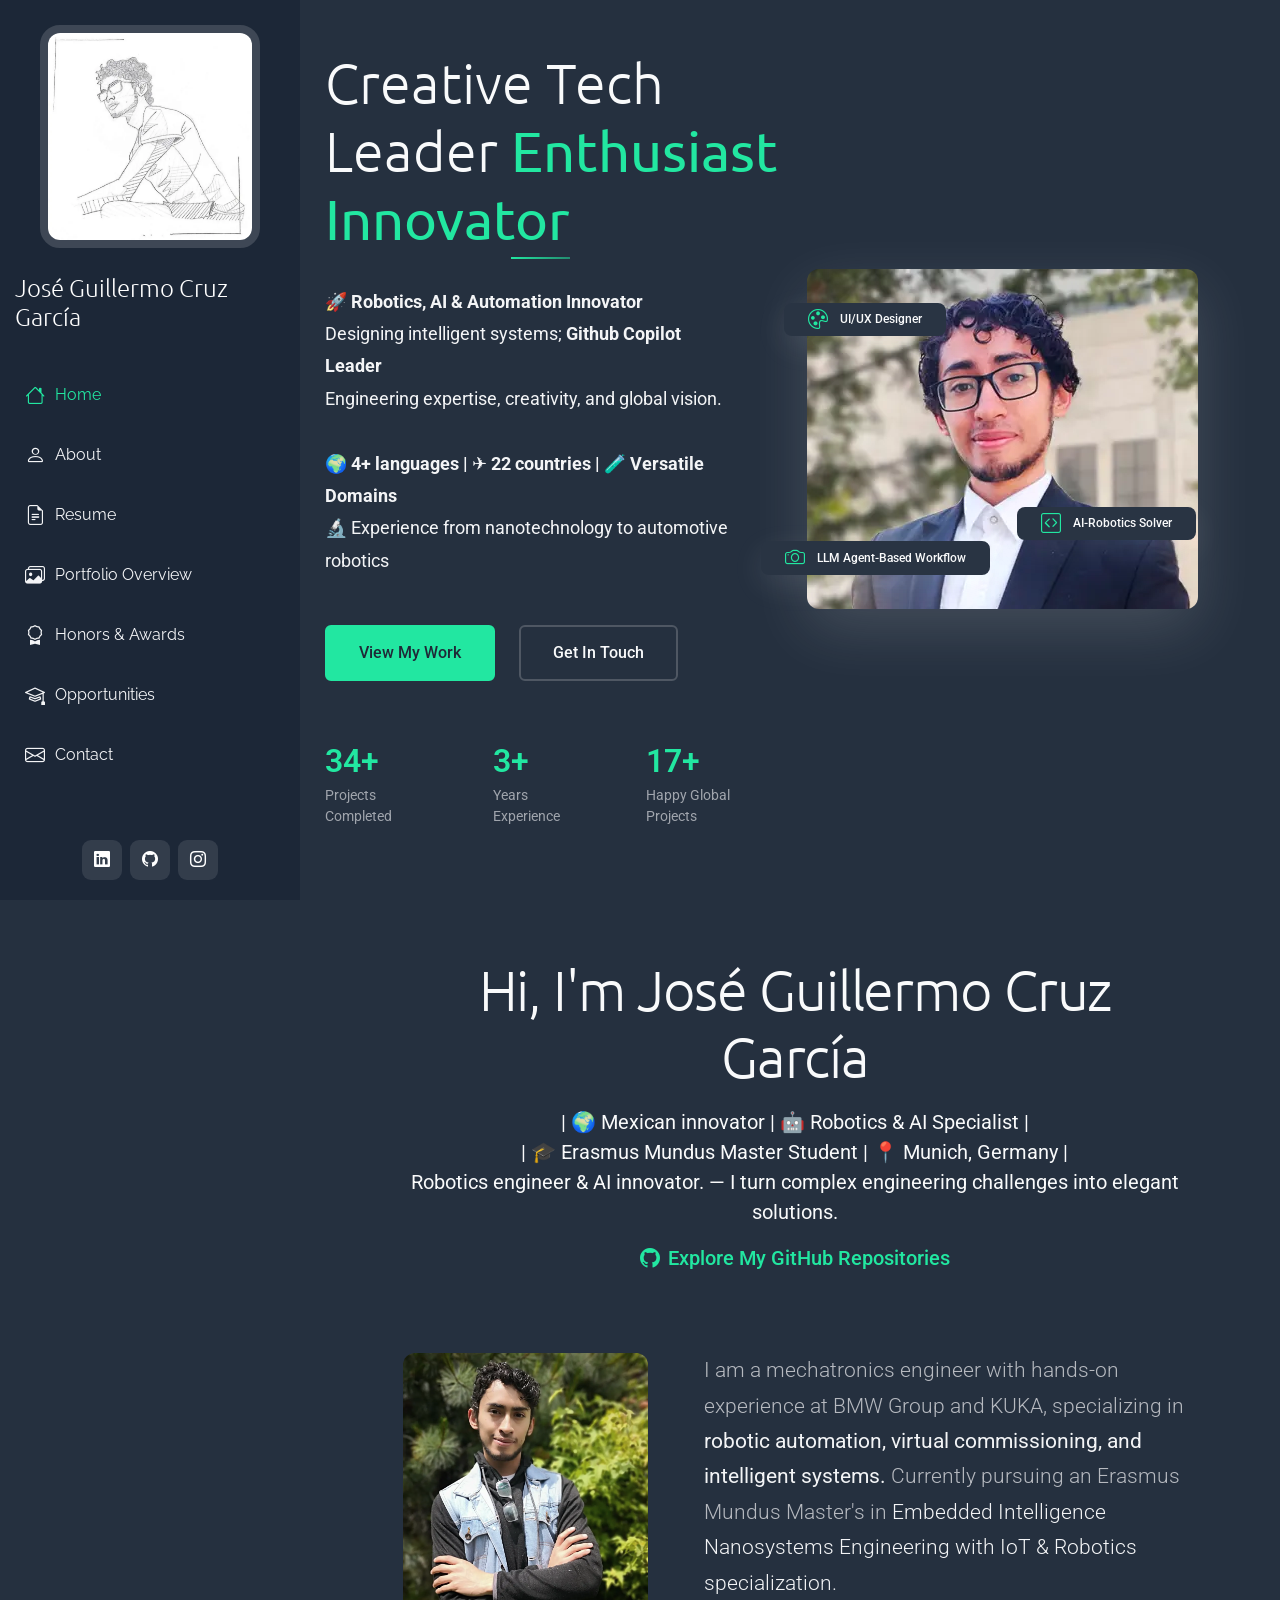
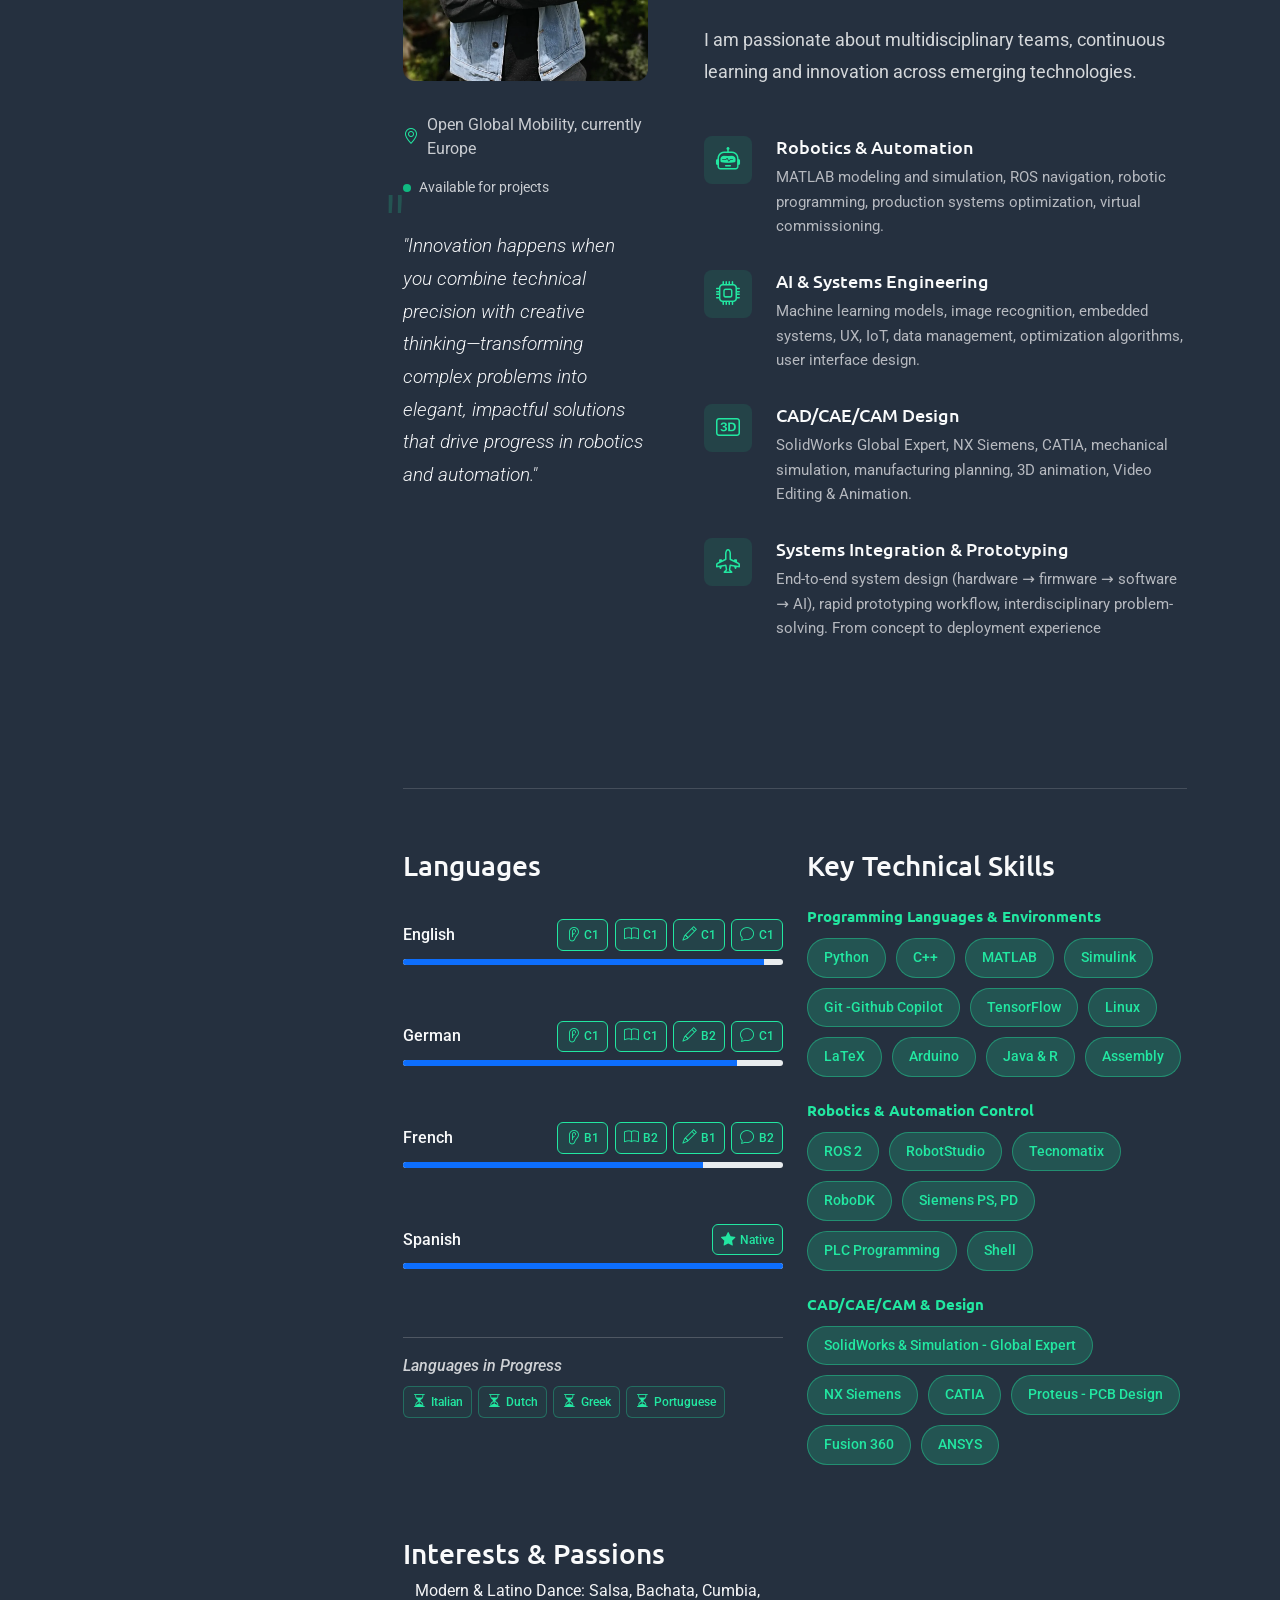
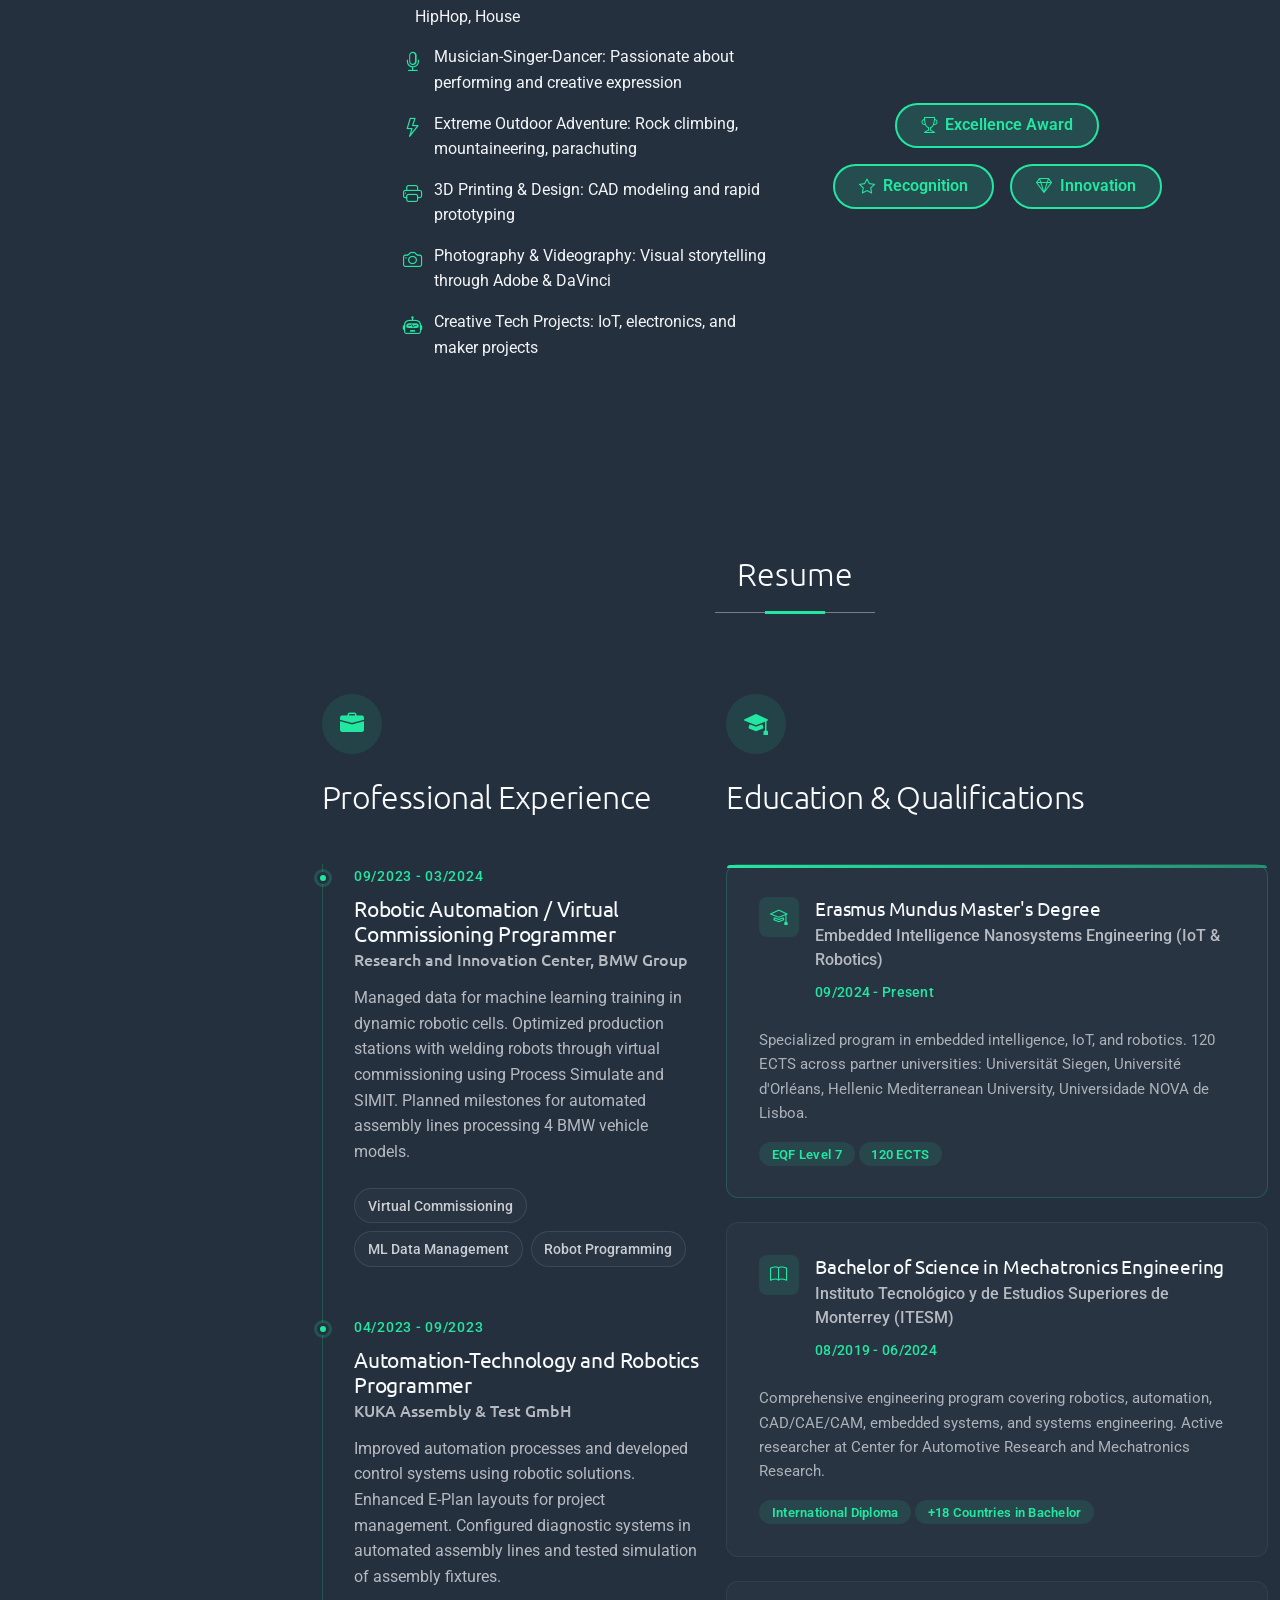
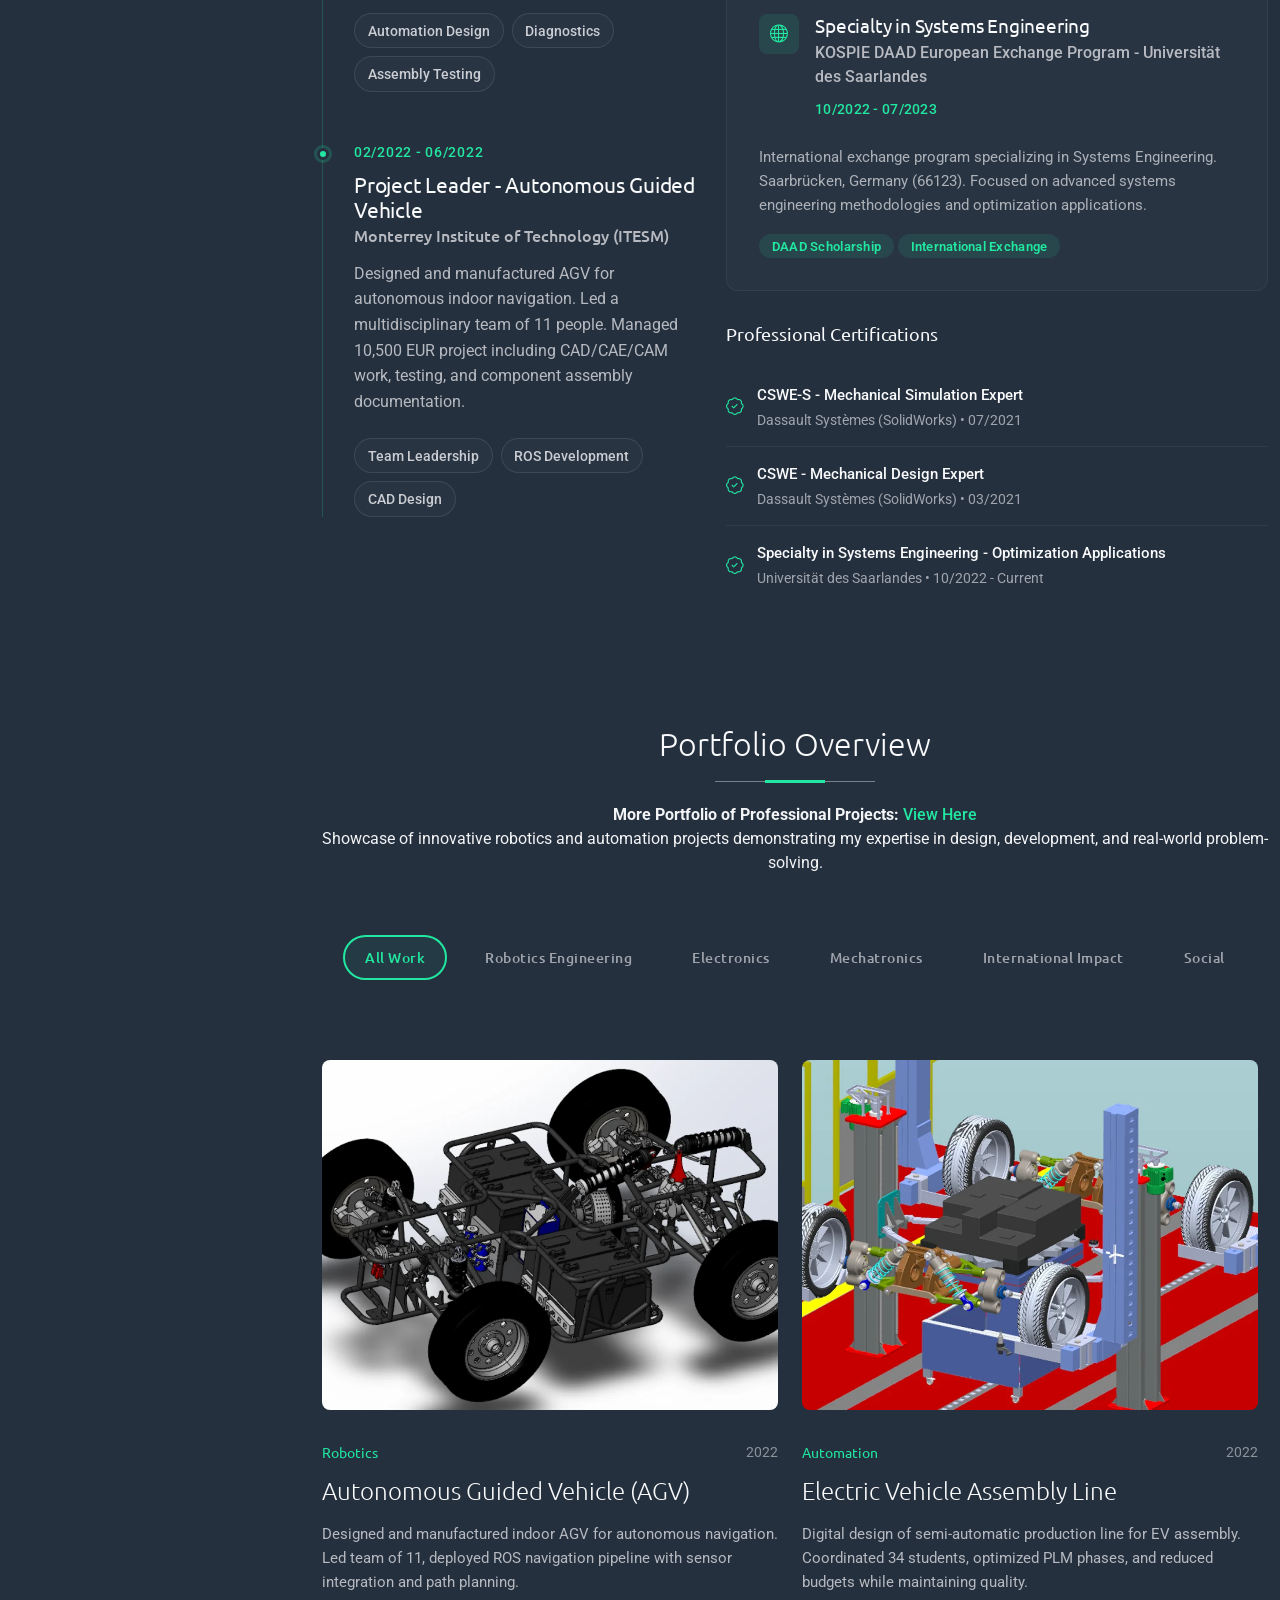
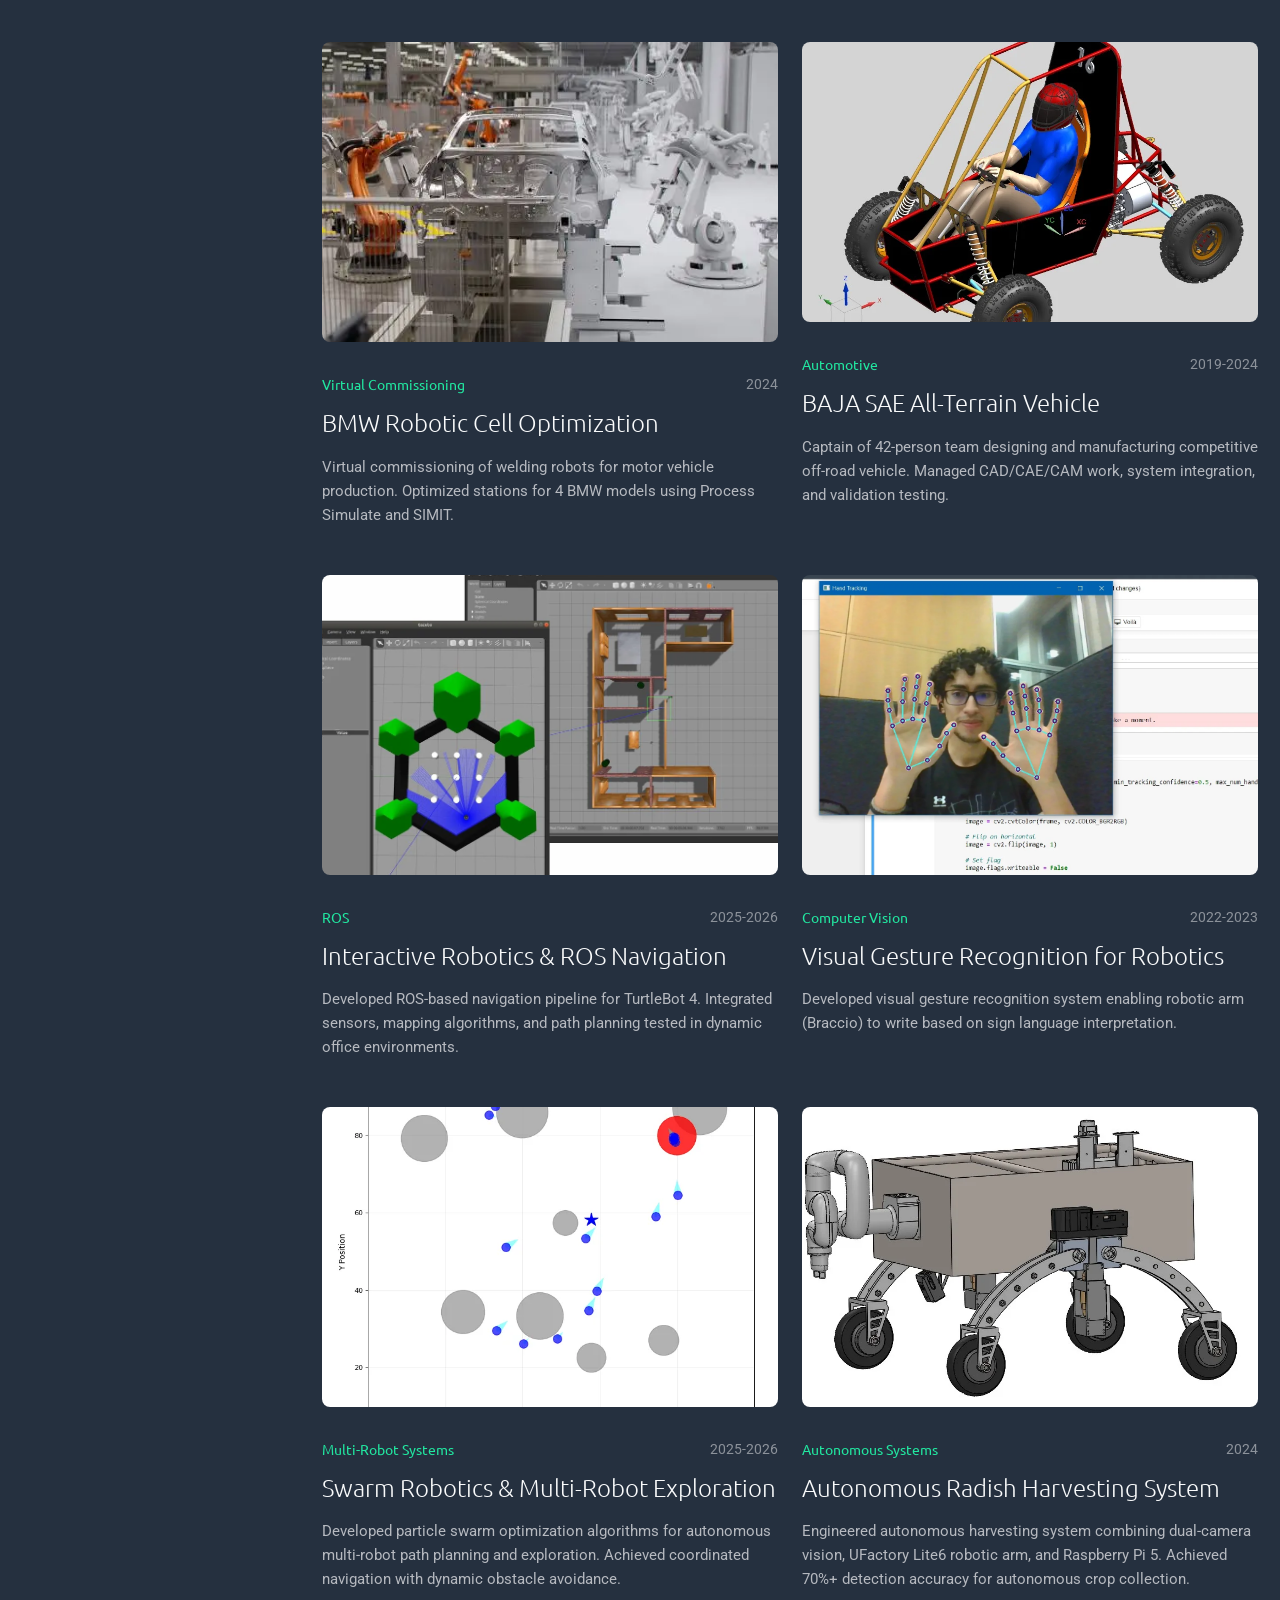
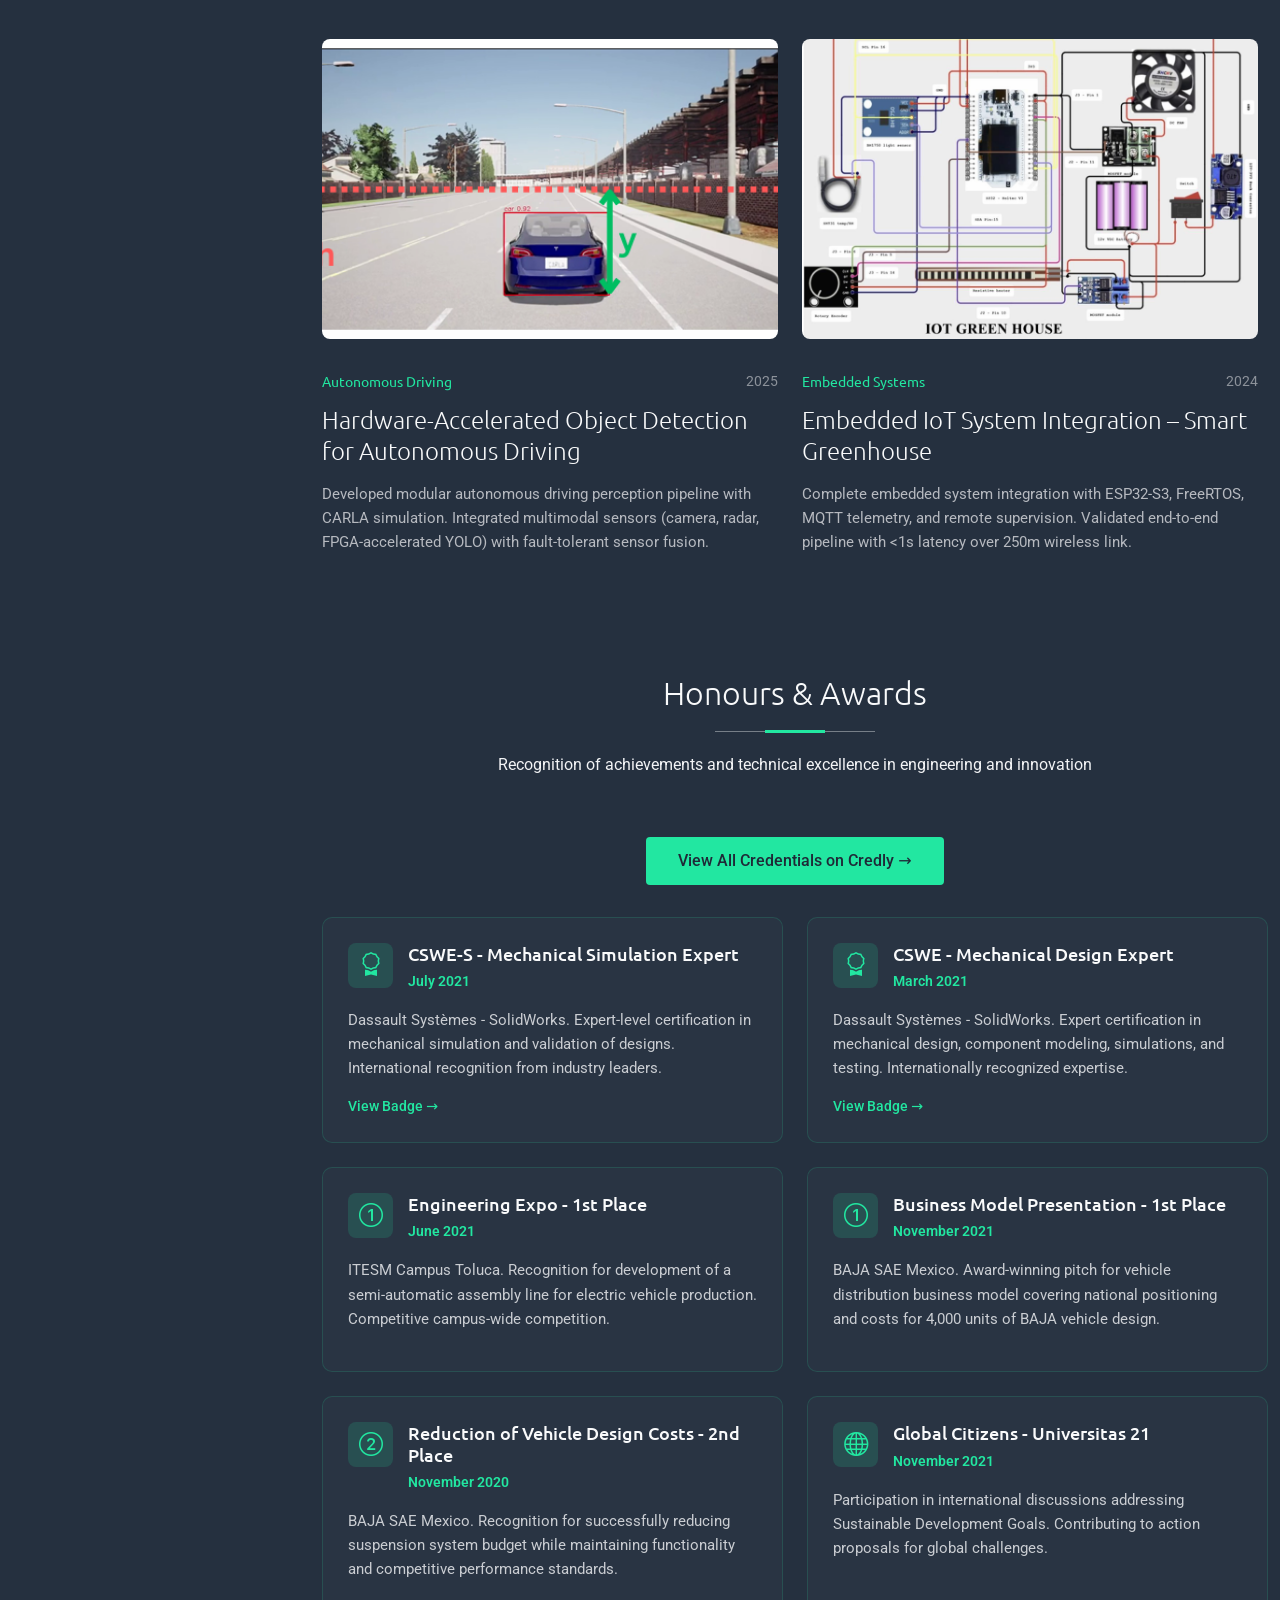
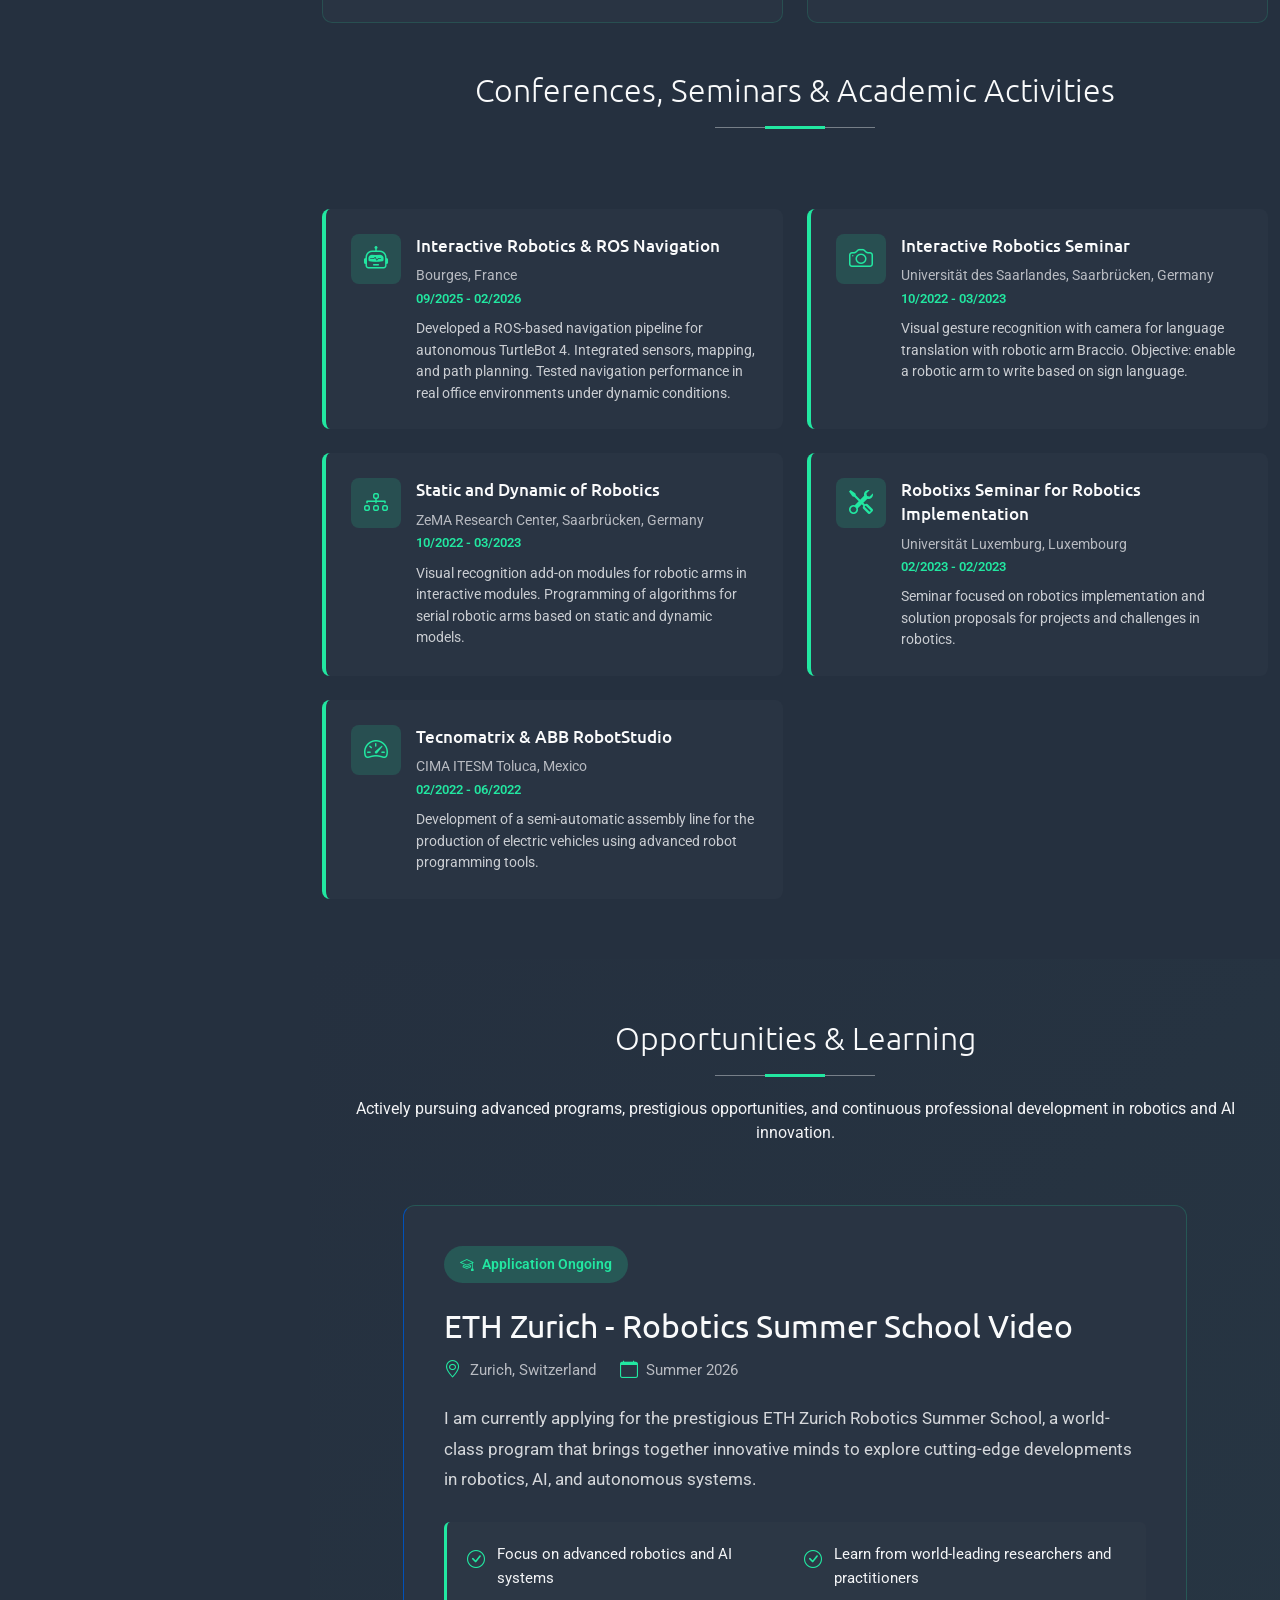
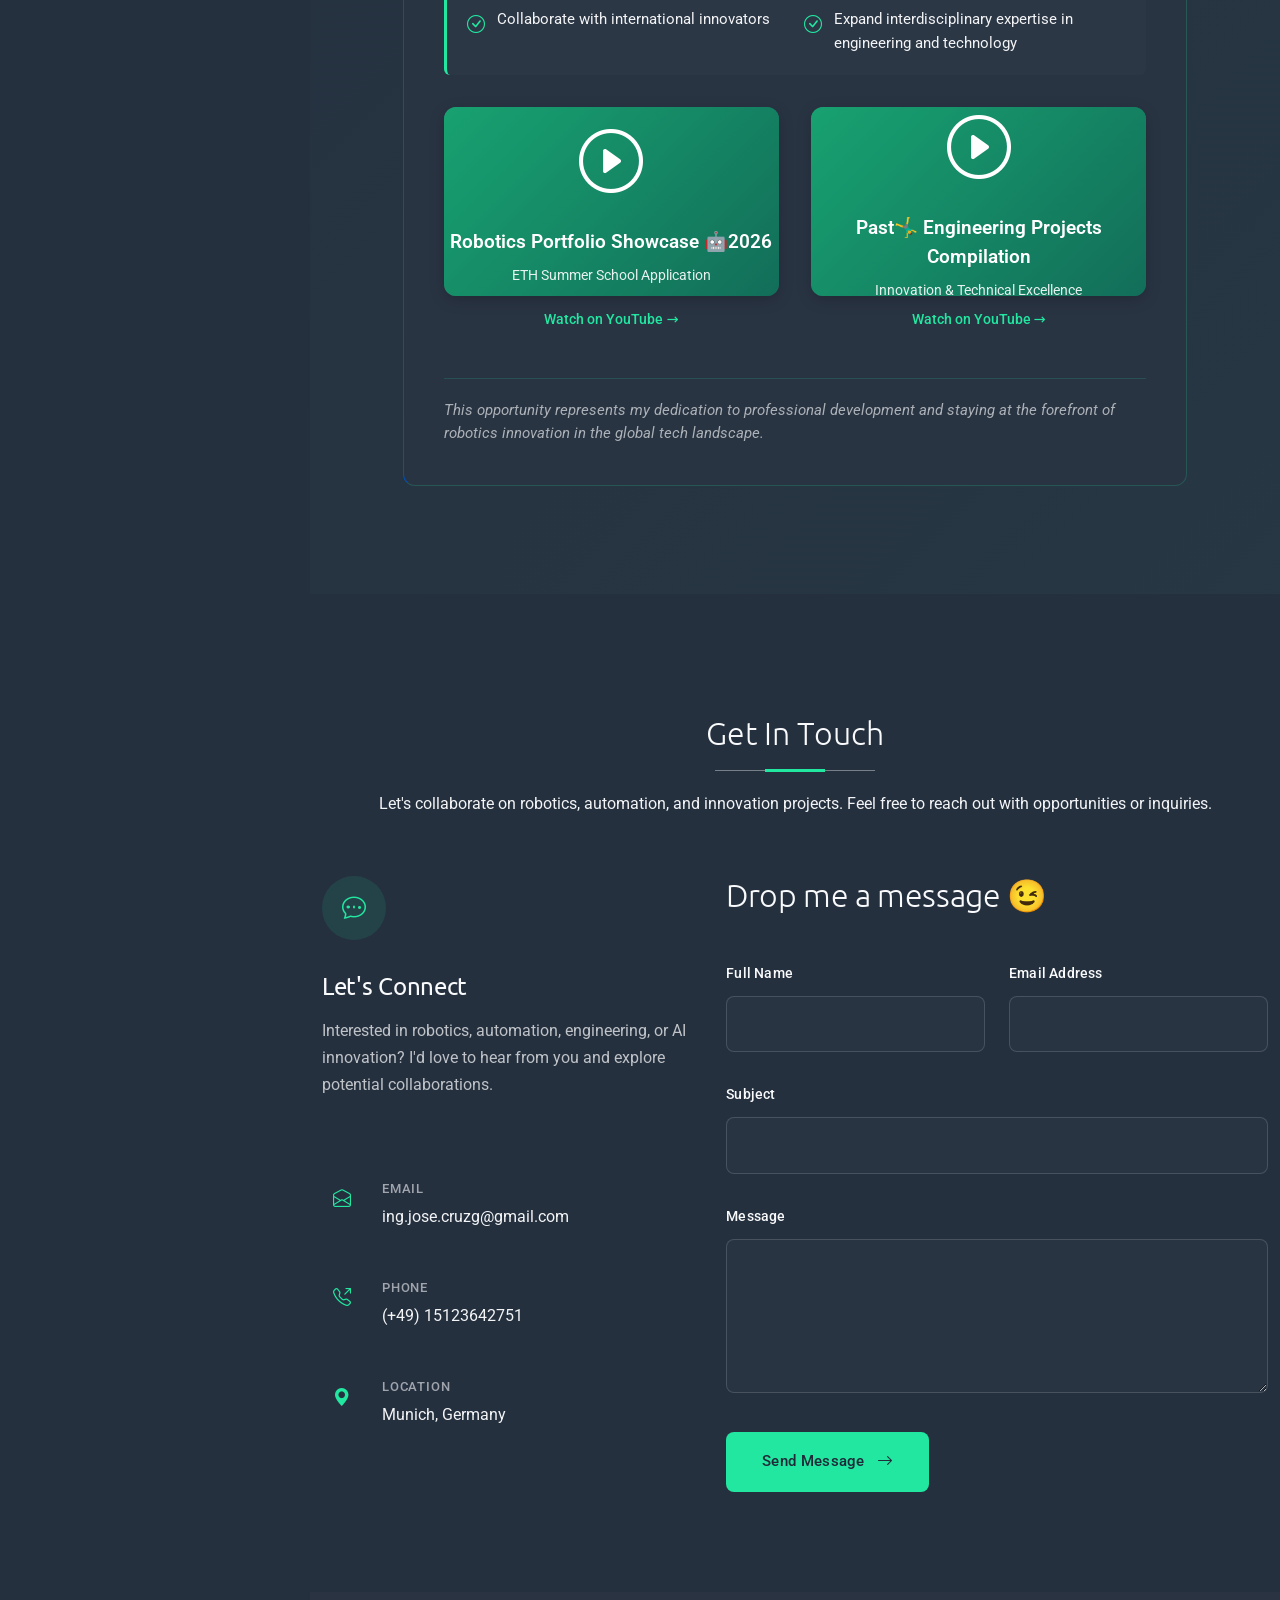
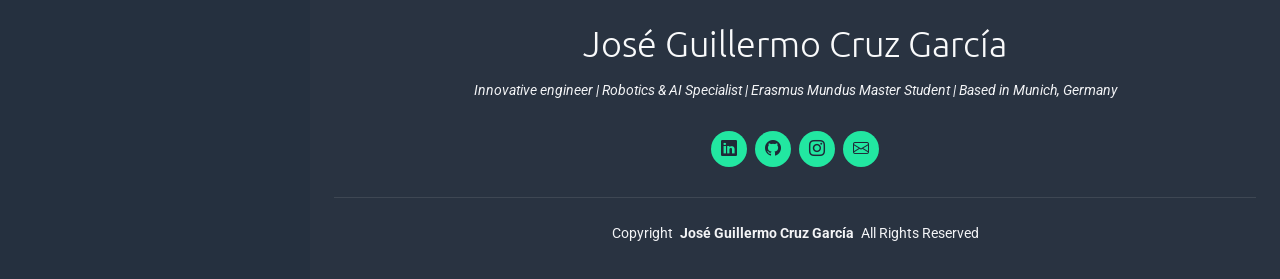
==== commit bbe0b16a: "Update index.html: replace BMW image with approved version and add attribution" ====
--- a/index.html
+++ b/index.html
@@ -908,10 +908,10 @@
             <div class="col-lg-6 portfolio-item isotope-item filter-robotics filter-electronics filter-social">
               <div class="portfolio-card">
                 <div class="portfolio-image">
-                  <img src="projects/project-3-bmw-cell/img/Station.webp" class="img-fluid" alt="BMW Virtual Commissioning" loading="lazy">
+                  <img src="projects/project-3-bmw-cell/img/bmw_cell_digitaltwin.webp" class="img-fluid" alt="BMW Digital Twin" loading="lazy" title="BMW Group Virtual Factory - Source: https://www.press.bmwgroup.com/global/article/detail/T0450699EN/bmw-group-scales-virtual-factory?language=en">
                   <div class="portfolio-overlay">
                     <div class="portfolio-actions">
-                      <a href="#" onclick="openImageModal('projects/project-3-bmw-cell/img/Station.webp'); return false;" class="action-btn preview-btn" title="BMW Robotic Cell Optimization"><i class="bi bi-eye"></i></a>
+                      <a href="#" onclick="openImageModal('projects/project-3-bmw-cell/img/bmw_cell_digitaltwin.webp'); return false;" class="action-btn preview-btn" title="BMW Robotic Cell Optimization - Source: BMW Group Press Release"><i class="bi bi-eye"></i></a>
                       <a href="projects/project-3-bmw-cell/project-3-bmw-cell.html" class="action-btn details-btn" title="View Project"><i class="bi bi-arrow-up-right"></i></a>
                     </div>
                   </div>
--- a/assets/css/main.css
+++ b/assets/css/main.css
@@ -55,6 +55,33 @@
 /* Smooth scroll */
 :root {
   scroll-behavior: smooth;
+}
+
+/* Custom Scrollbar Styling - Aesthetic Enhancement */
+::-webkit-scrollbar {
+  width: 12px;
+  height: 12px;
+}
+
+::-webkit-scrollbar-track {
+  background: var(--background-color);
+}
+
+::-webkit-scrollbar-thumb {
+  background: var(--accent-color);
+  border-radius: 6px;
+  border: 2px solid var(--background-color);
+  transition: background 0.3s ease;
+}
+
+::-webkit-scrollbar-thumb:hover {
+  background: color-mix(in srgb, var(--accent-color), transparent 20%);
+}
+
+/* Firefox Scrollbar */
+* {
+  scrollbar-color: var(--accent-color) var(--background-color);
+  scrollbar-width: thin;
 }
 
 /*--------------------------------------------------------------
